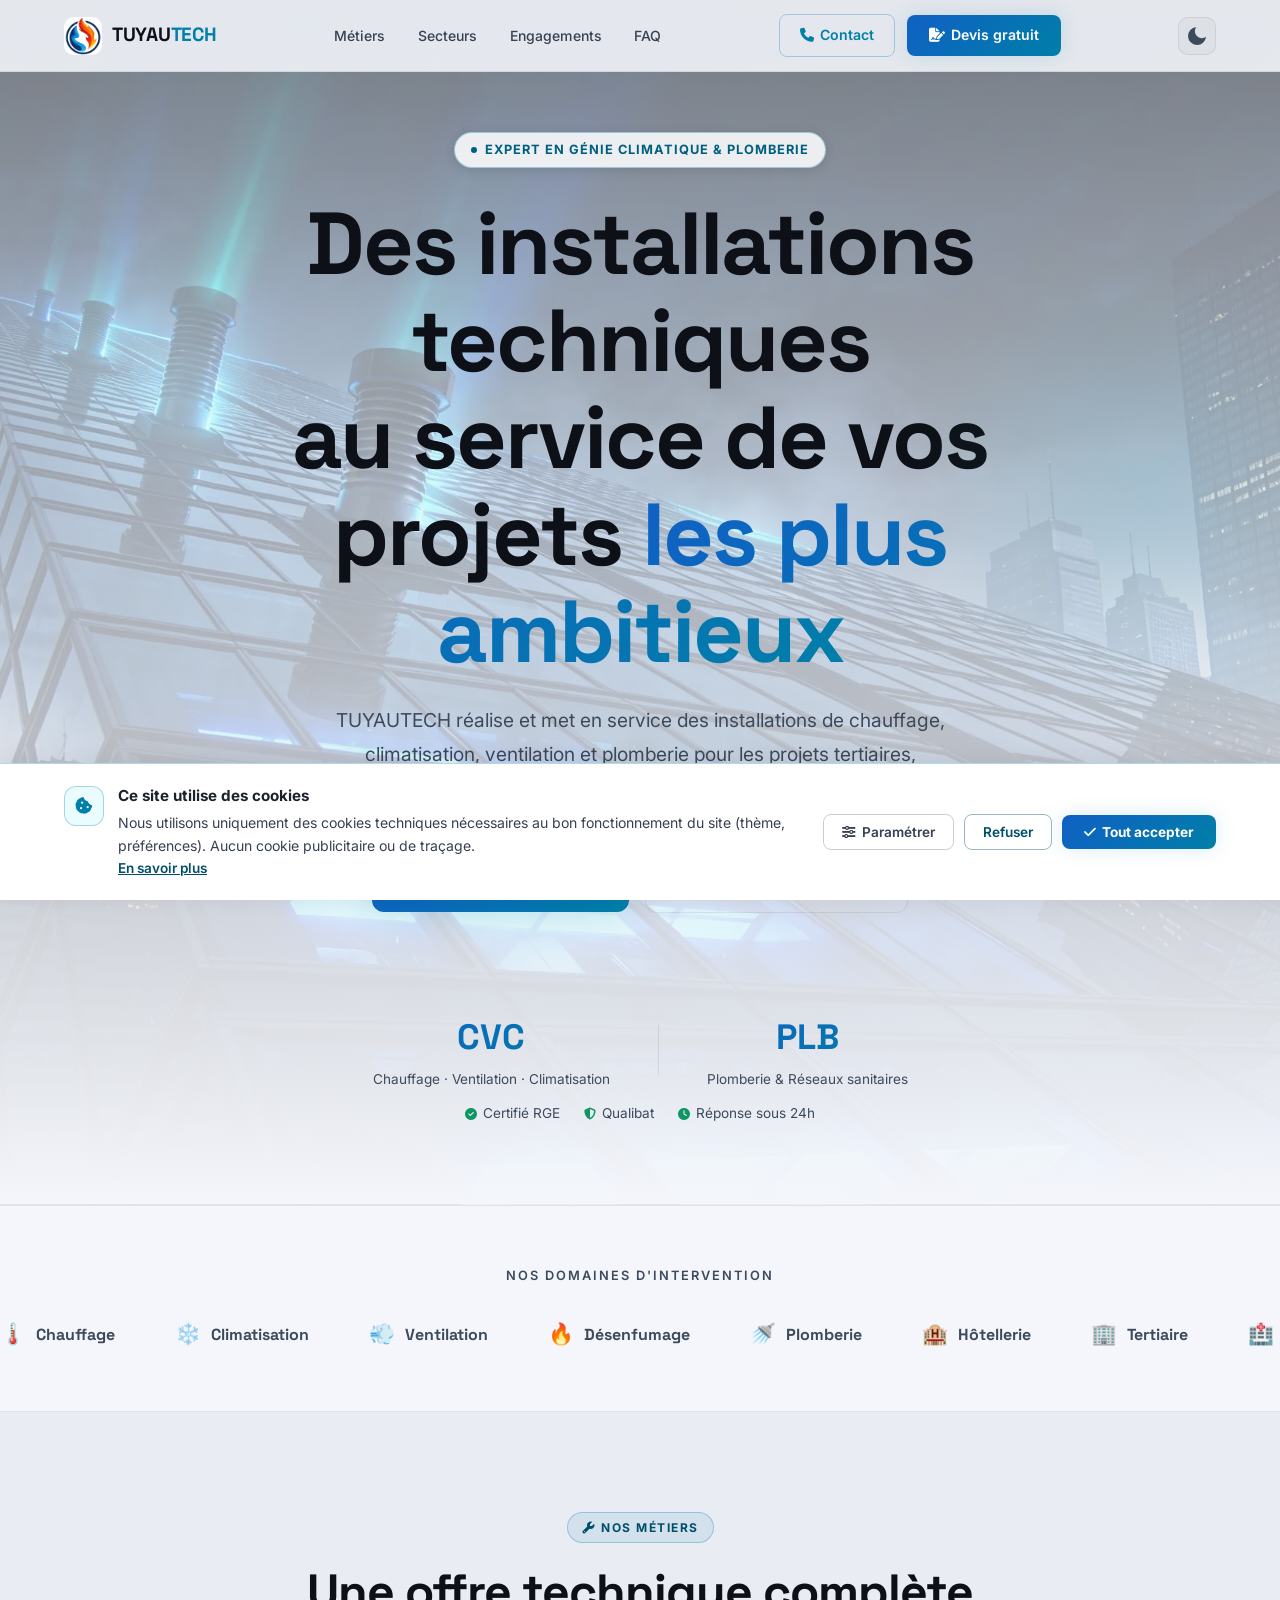
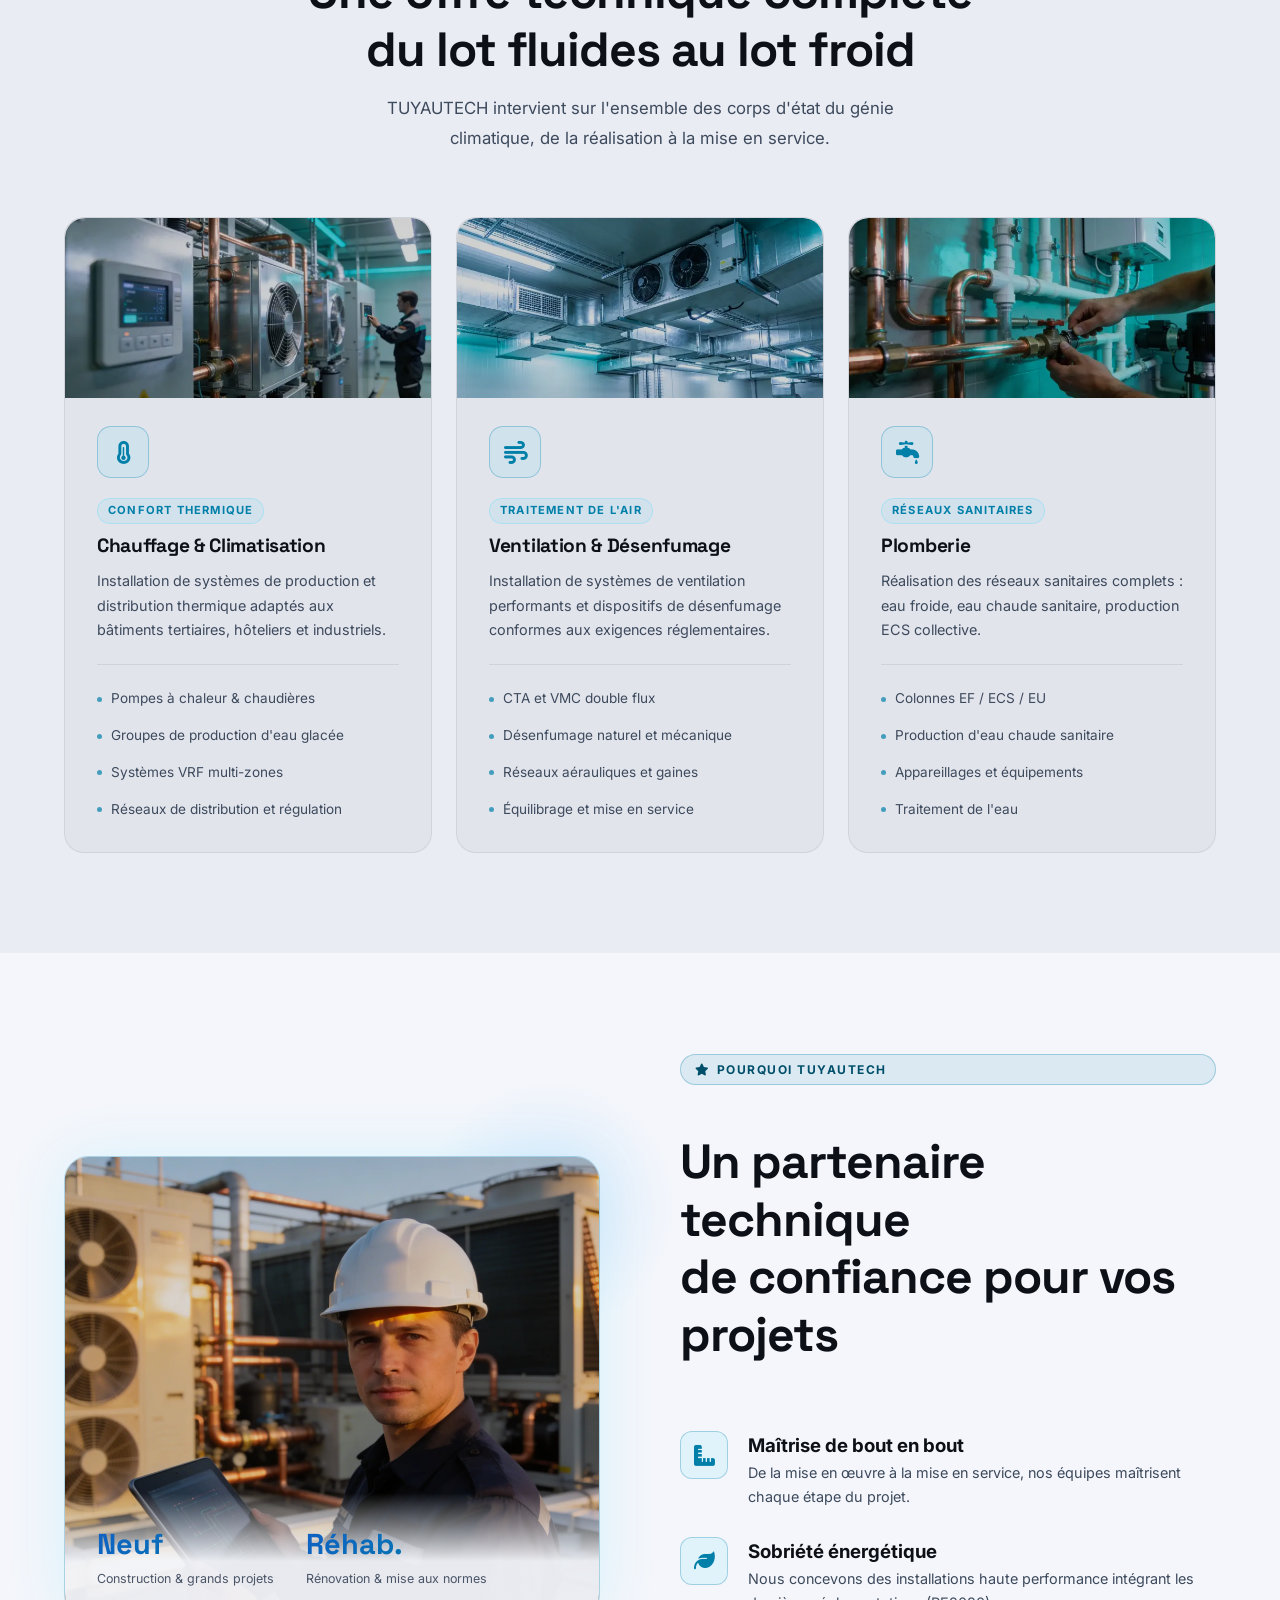
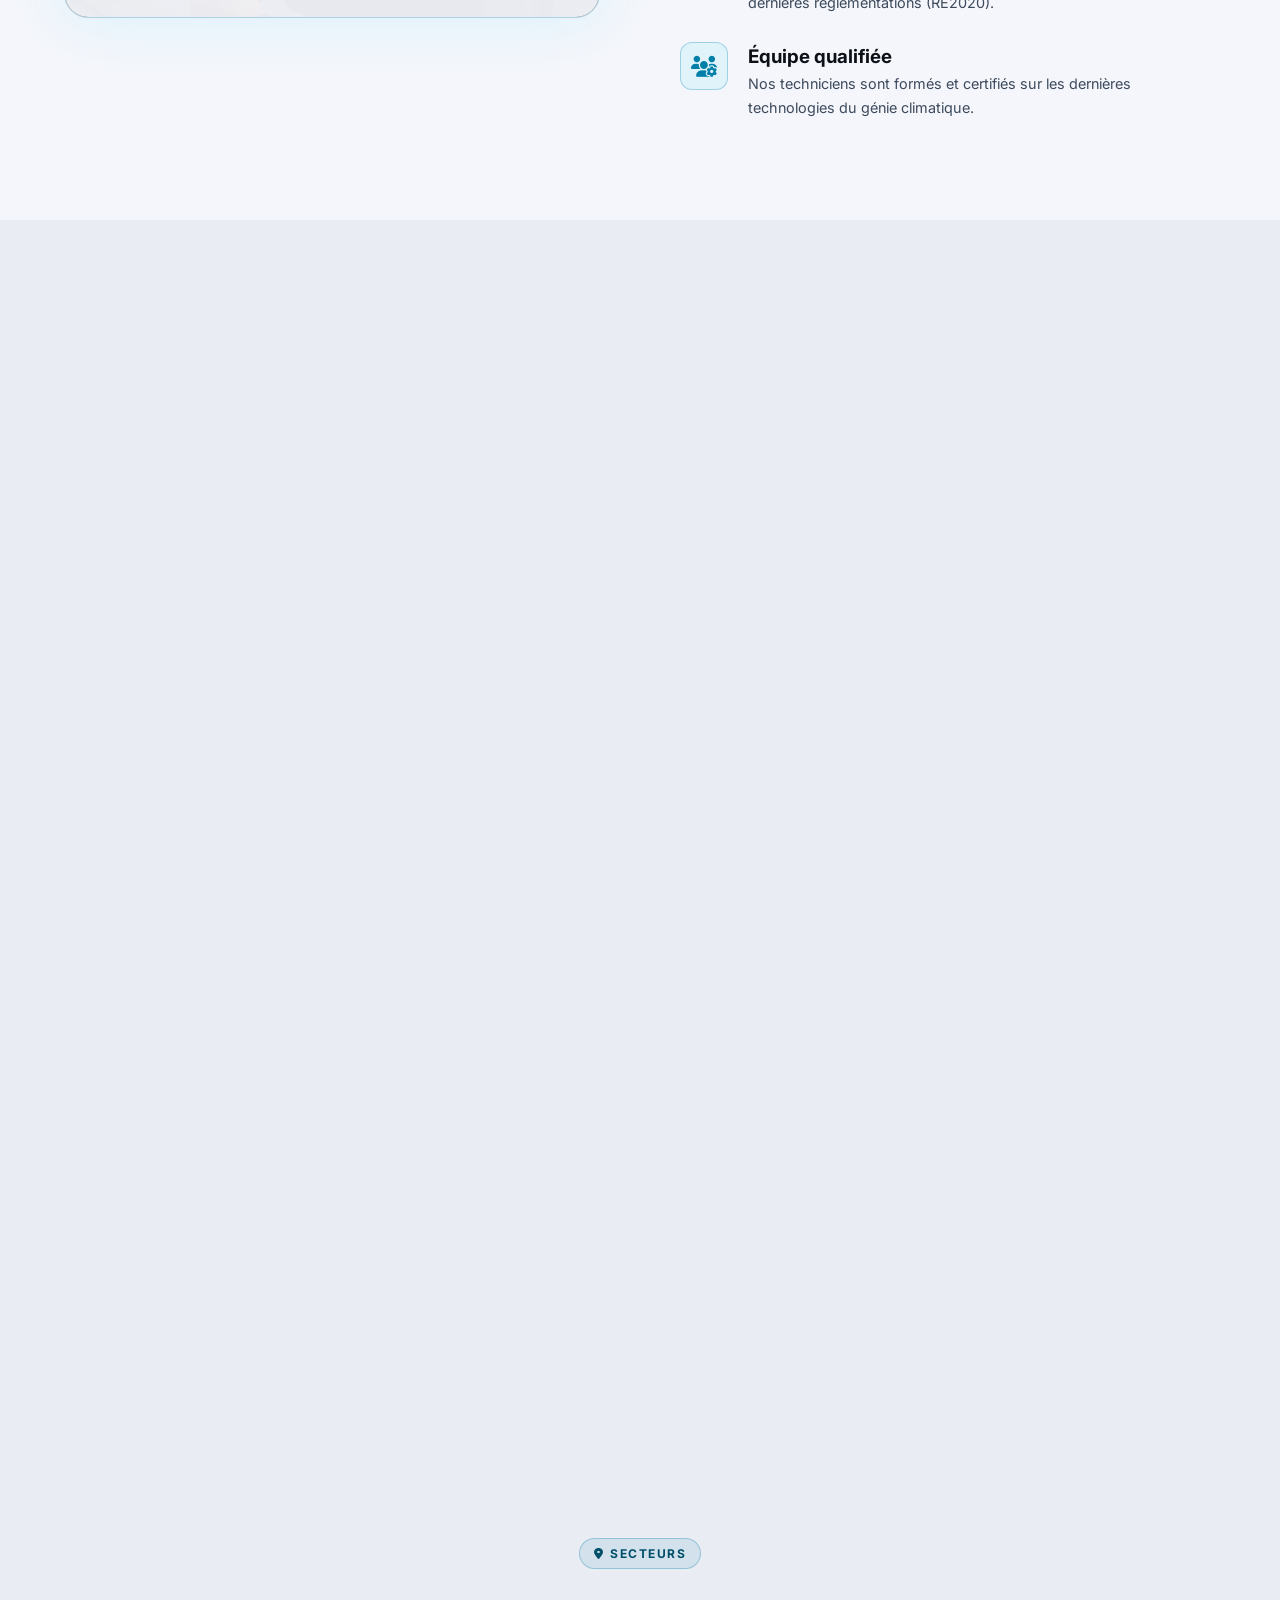
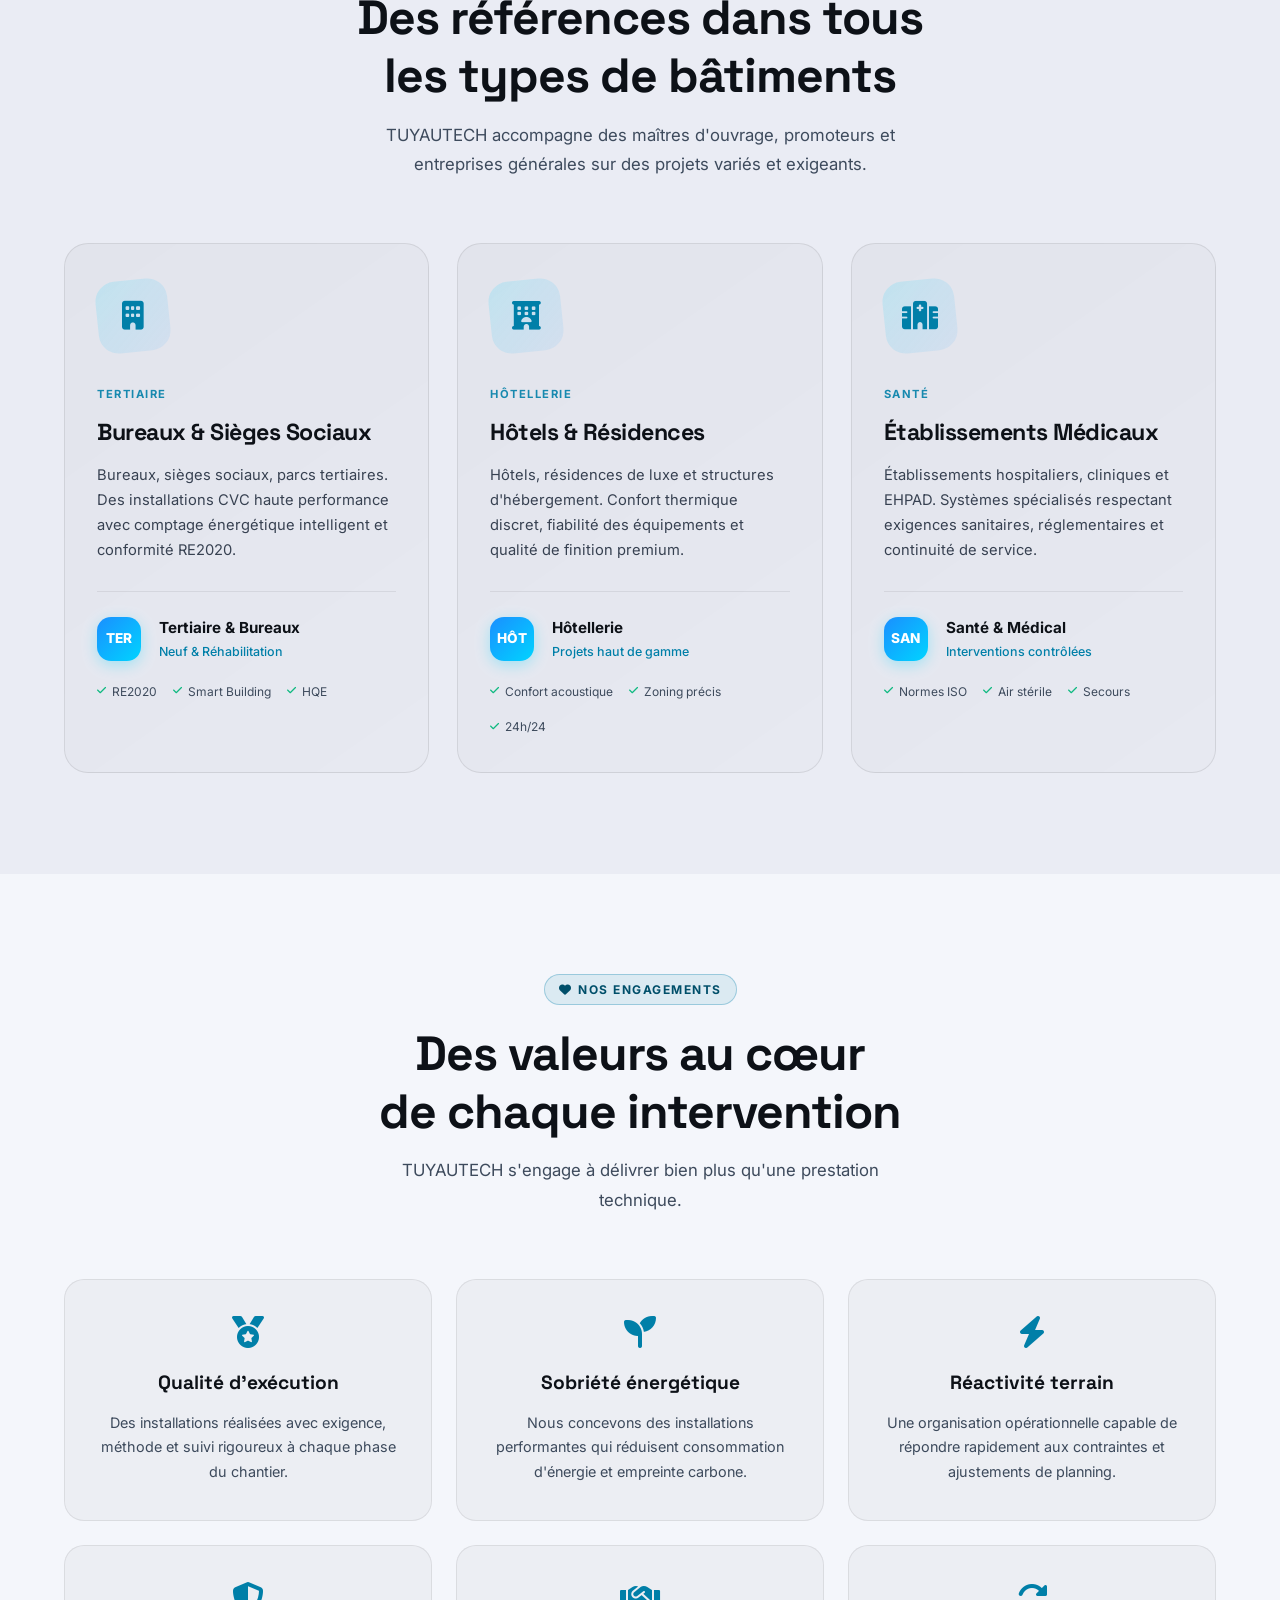
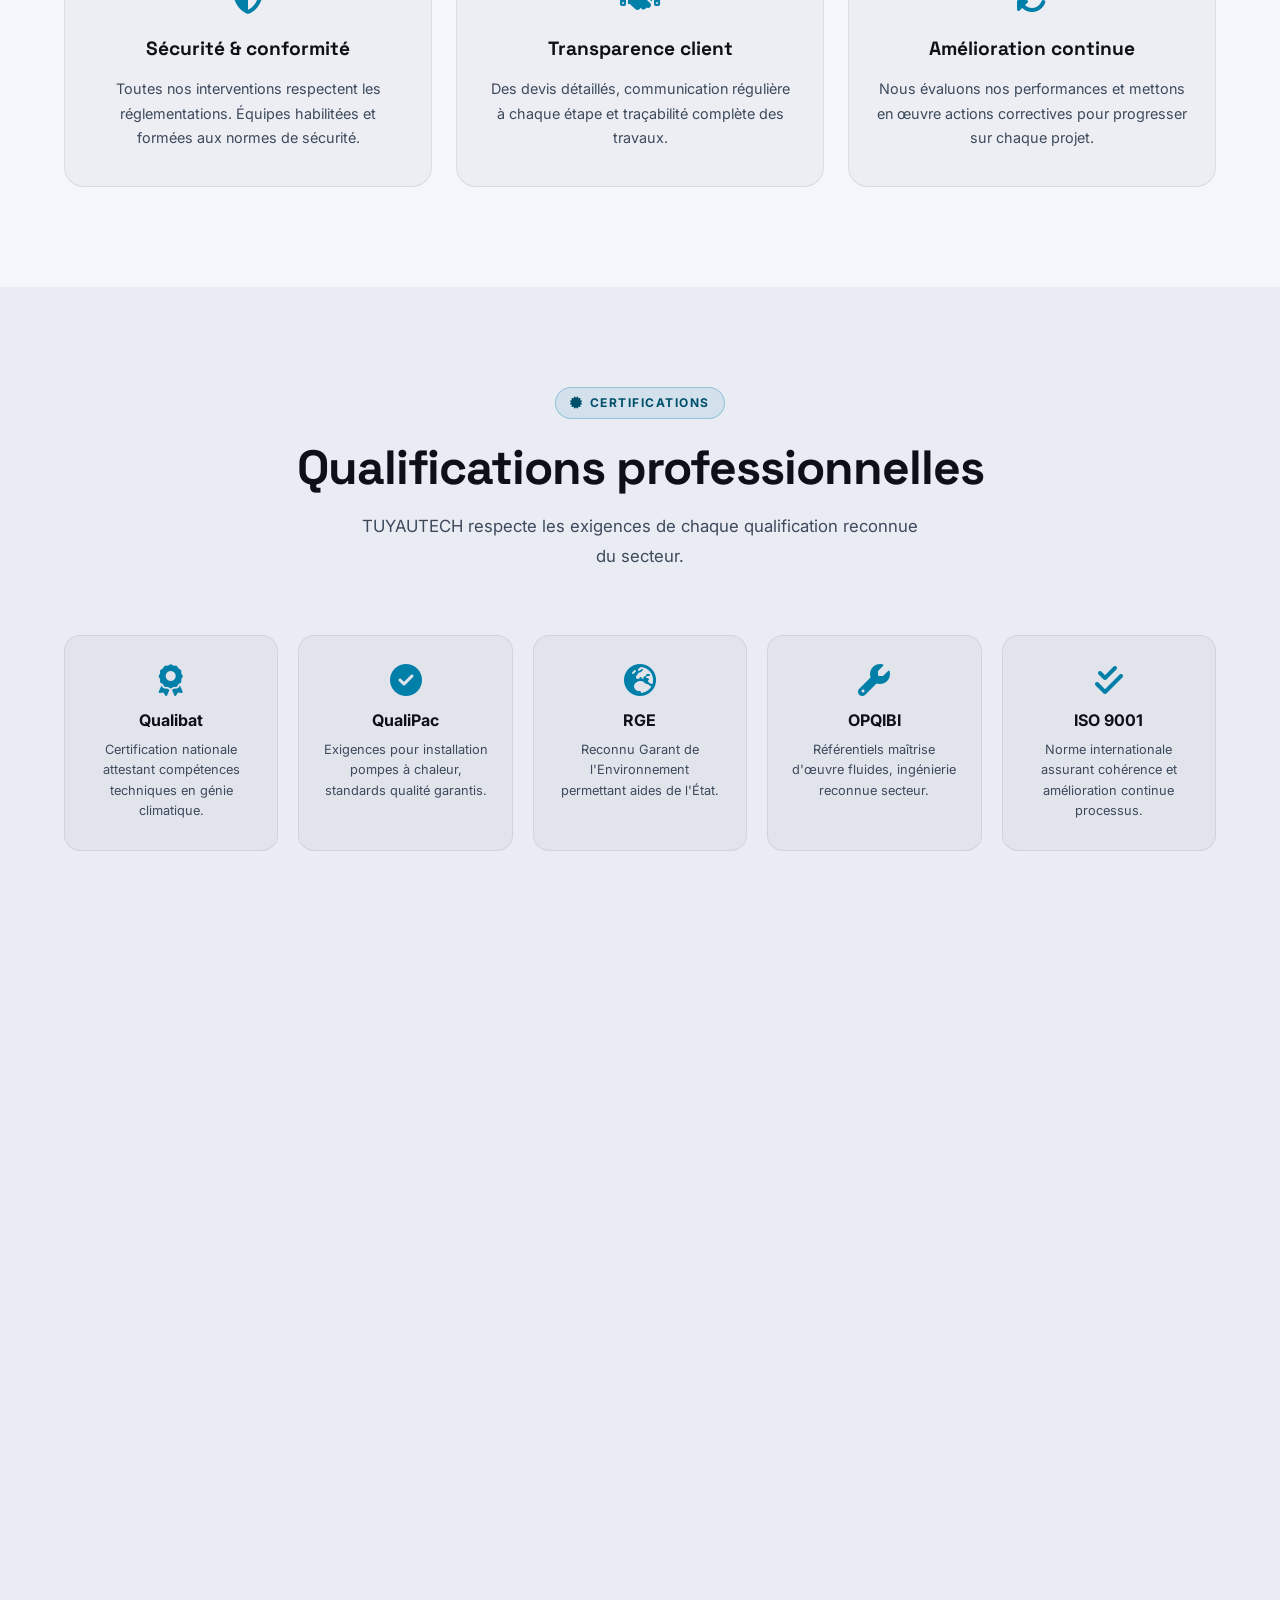
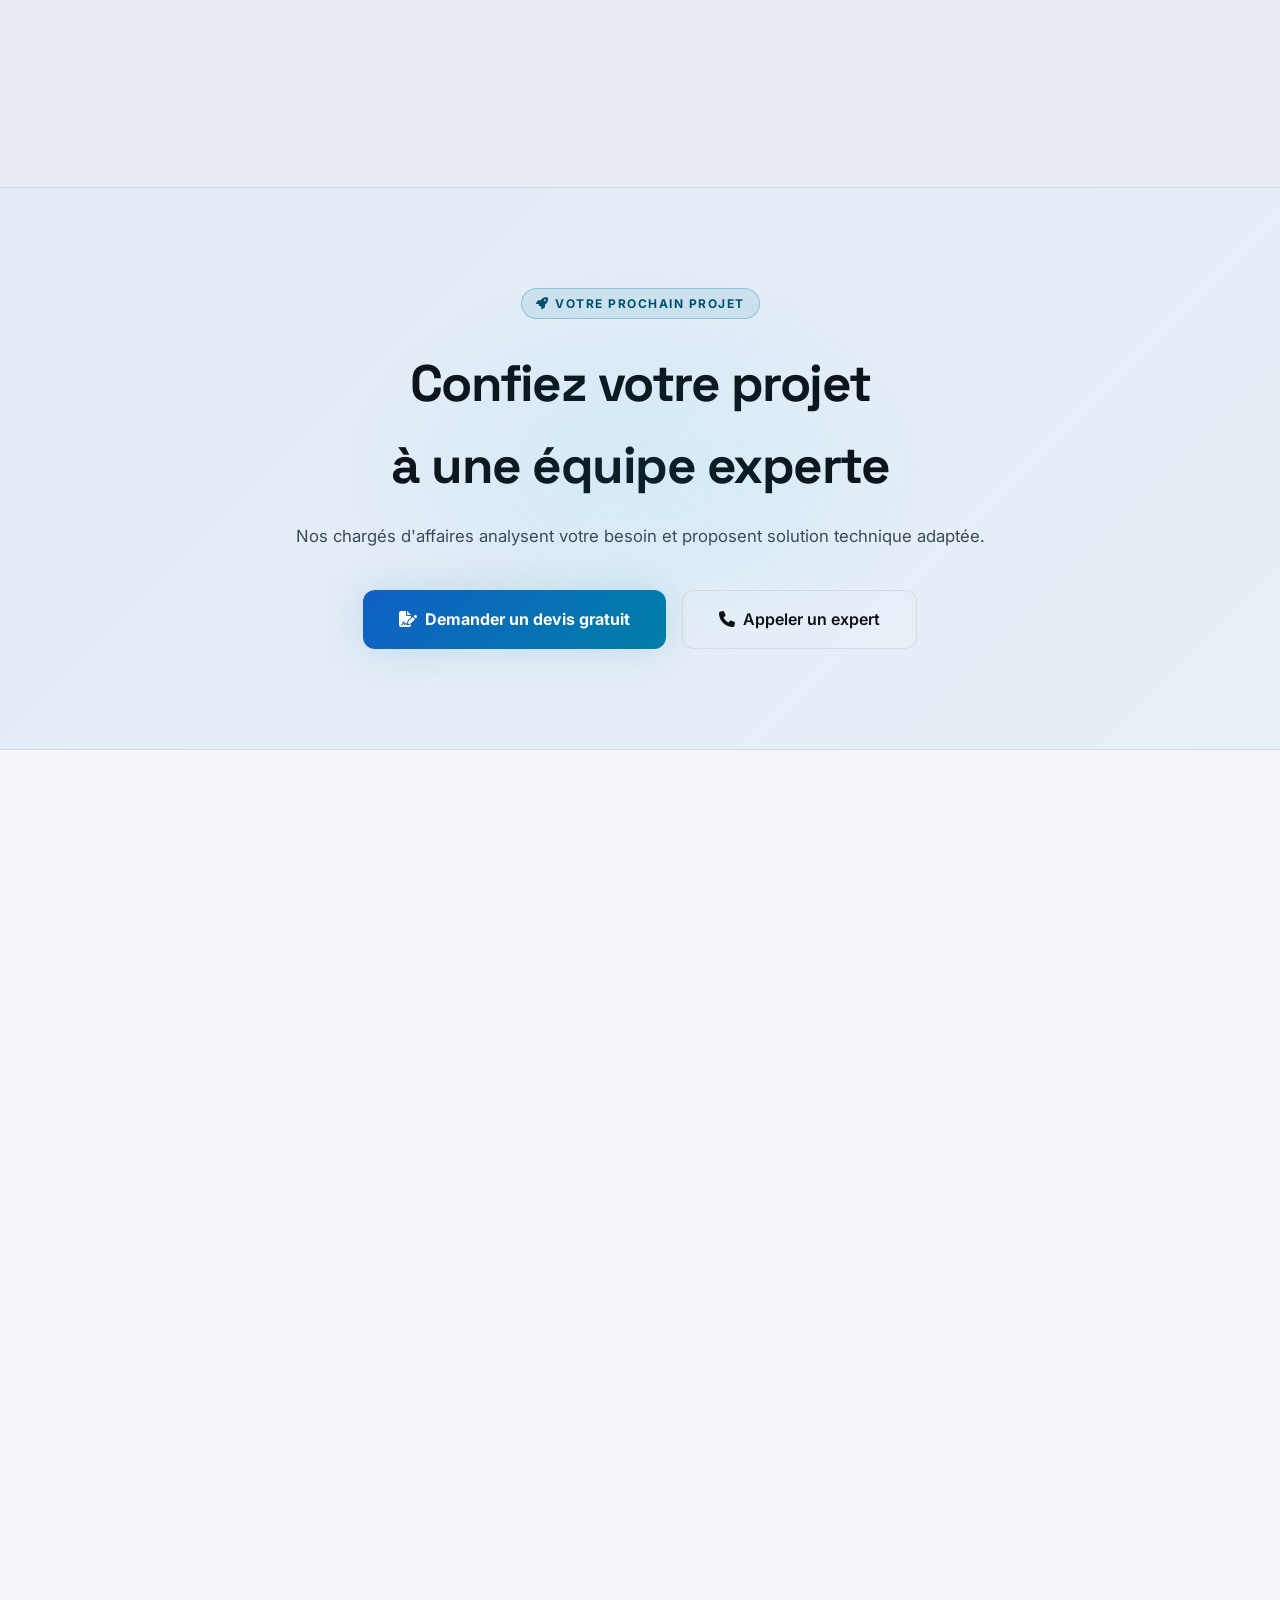
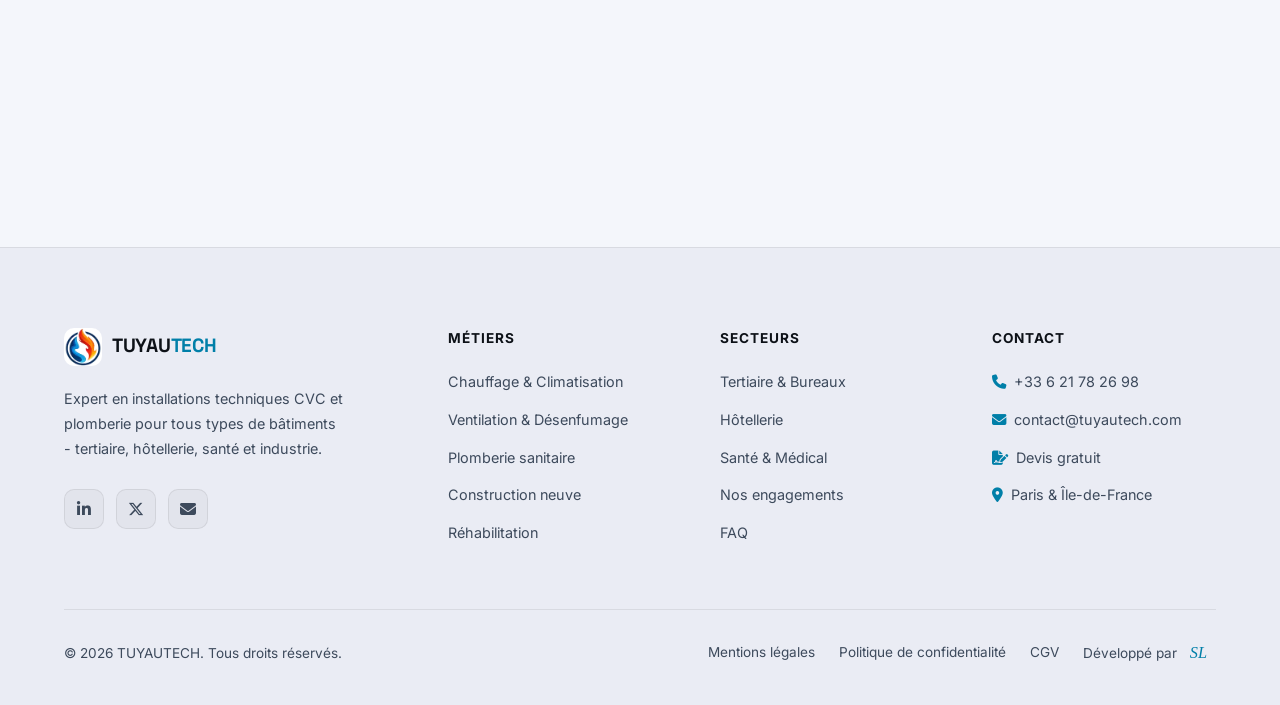
==== index.html @ 11faf455 "Correction style cartes services" ====
<!DOCTYPE html>
<html lang="fr">

<head>
    <meta charset="UTF-8">
    <meta name="viewport" content="width=device-width, initial-scale=1.0">

    <!-- ═══════════════════════════════════════════
       SEO PRINCIPAL
  ═══════════════════════════════════════════ -->
    <title>TUYAUTECH - Génie Climatique CVC & Plomberie Île-de-France | Devis Gratuit</title>
    <meta name="description"
        content="TUYAUTECH, expert en génie climatique CVC et plomberie en Île-de-France. Installation chauffage, climatisation, ventilation, désenfumage pour projets tertiaires, hôteliers et industriels. Certifié RGE Qualibat. Devis gratuit sous 24h.">
    <meta name="keywords"
        content="génie climatique Île-de-France, CVC Paris, plomberie tertiaire, chauffage ventilation climatisation, entreprise CVC 92, installation CVC Paris, désenfumage Île-de-France, RE2020 CVC, Qualibat génie climatique, plomberie industrielle Paris, TUYAUTECH, CVC Bagneux, chauffage tertiaire Paris, climatisation hôtel Paris, ventilation désenfumage Île-de-France, installation pompe à chaleur, VRF multi-zones, VMC double flux, devis CVC Île-de-France">
    <meta name="author" content="TUYAUTECH SARL">
    <meta name="robots" content="index, follow, max-snippet:-1, max-image-preview:large, max-video-preview:-1">
    <meta name="googlebot" content="index, follow">
    <meta name="geo.region" content="FR-IDF">
    <meta name="geo.placename" content="Bagneux, Île-de-France">
    <meta name="geo.position" content="48.7953;2.3077">
    <meta name="ICBM" content="48.7953, 2.3077">
    <link rel="canonical" href="https://www.tuyautech.com/">

    <!-- ═══════════════════════════════════════════
       OPEN GRAPH (partage réseaux sociaux / LinkedIn)
  ═══════════════════════════════════════════ -->
    <meta property="og:type" content="website">
    <meta property="og:locale" content="fr_FR">
    <meta property="og:site_name" content="TUYAUTECH">
    <meta property="og:title" content="TUYAUTECH - Expert CVC & Plomberie Île-de-France">
    <meta property="og:description"
        content="Installation et mise en service de systèmes CVC, ventilation et plomberie pour projets tertiaires, hôteliers et industriels en Île-de-France. Certifié RGE Qualibat. Réponse sous 24h.">
    <meta property="og:url" content="https://www.tuyautech.com/">
    <meta property="og:image" content="https://www.tuyautech.com/images/expertise-neuf.webp">
    <meta property="og:image:width" content="1200">
    <meta property="og:image:height" content="630">
    <meta property="og:image:alt" content="TUYAUTECH - Génie Climatique CVC Île-de-France">

    <!-- ═══════════════════════════════════════════
       TWITTER CARD
  ═══════════════════════════════════════════ -->
    <meta name="twitter:card" content="summary_large_image">
    <meta name="twitter:title" content="TUYAUTECH - Expert CVC & Plomberie Île-de-France">
    <meta name="twitter:description"
        content="Installation CVC, chauffage, climatisation, ventilation et plomberie pour projets tertiaires, hôteliers, industriels. Certifié RGE Qualibat.">
    <meta name="twitter:image" content="https://www.tuyautech.com/images/expertise-neuf.webp">

    <!-- ═══════════════════════════════════════════
       FAVICON
  ═══════════════════════════════════════════ -->
    <link rel="icon" href="images/favicon.ico" type="image/x-icon">
    <link rel="apple-touch-icon" sizes="180x180" href="images/apple-touch-icon.png">
    <link rel="icon" type="image/png" sizes="32x32" href="images/favicon-32x32.png">
    <link rel="icon" type="image/png" sizes="16x16" href="images/favicon-16x16.png">
    <link rel="manifest" href="/site.webmanifest">
    <meta name="theme-color" content="#00d4ff">

    <!-- ═══════════════════════════════════════════
       PRECONNECT
  ═══════════════════════════════════════════ -->
    <link rel="preconnect" href="https://fonts.googleapis.com">
    <link rel="preconnect" href="https://fonts.gstatic.com" crossorigin>
    <link rel="preconnect" href="https://cdnjs.cloudflare.com" crossorigin>

    <!-- ═══════════════════════════════════════════
       FONTS
  ═══════════════════════════════════════════ -->
    <link rel="preload" as="style"
        href="https://fonts.googleapis.com/css2?family=Inter:wght@400;500;600;700;800&family=Space+Grotesk:wght@400;500;700&display=swap"
        onload="this.onload=null;this.rel='stylesheet'">
    <noscript>
        <link
            href="https://fonts.googleapis.com/css2?family=Inter:wght@400;500;600;700;800&family=Space+Grotesk:wght@400;500;700&display=swap"
            rel="stylesheet">
    </noscript>

    <!-- ═══════════════════════════════════════════
       FONT AWESOME
  ═══════════════════════════════════════════ -->
    <link rel="preload" href="https://cdnjs.cloudflare.com/ajax/libs/font-awesome/6.5.1/css/all.min.css" as="style"
        onload="this.onload=null;this.rel='stylesheet'"
        integrity="sha512-DTOQO9RWCH3ppGqcWaEA1BIZOC6xxalwEsw9c2QQeAIftl+Vegovlnee1c9QX4TctnWMn13TZye+giMm8e2LwA=="
        crossorigin="anonymous" referrerpolicy="no-referrer">
    <noscript>
        <link rel="stylesheet" href="https://cdnjs.cloudflare.com/ajax/libs/font-awesome/6.5.1/css/all.min.css">
    </noscript>

    <!-- ═══════════════════════════════════════════
       CSS
  ═══════════════════════════════════════════ -->
    <link rel="preload" href="style.css" as="style" onload="this.onload=null;this.rel='stylesheet'">
    <noscript>
        <link rel="stylesheet" href="style.css">
    </noscript>

    <!-- ═══════════════════════════════════════════
       DONNÉES STRUCTURÉES JSON-LD (SEO LOCAL + RICH RESULTS)
  ═══════════════════════════════════════════ -->

    <!-- Schema 1 : LocalBusiness / HVACBusiness -->
    <script type="application/ld+json">
  {
    "@context": "https://schema.org",
    "@type": ["HVACBusiness", "Plumber", "GeneralContractor"],
    "@id": "https://www.tuyautech.com/#business",
    "name": "TUYAUTECH",
    "legalName": "TUYAUTECH SARL",
    "description": "TUYAUTECH est une entreprise spécialisée en génie climatique CVC (Chauffage, Ventilation, Climatisation) et plomberie intervenant sur toute l'Île-de-France pour des projets tertiaires, hôteliers, industriels et de santé.",
    "url": "https://www.tuyautech.com",
    "logo": "https://www.tuyautech.com/images/logo.png",
    "image": [
      "https://www.tuyautech.com/images/expertise-neuf.webp",
      "https://www.tuyautech.com/images/why-engineer.webp"
    ],
    "telephone": "+33621782698",
    "email": "contact@tuyautech.com",
    "address": {
      "@type": "PostalAddress",
      "streetAddress": "28 avenue Victor Hugo",
      "addressLocality": "Bagneux",
      "addressRegion": "Île-de-France",
      "postalCode": "92220",
      "addressCountry": "FR"
    },
    "geo": {
      "@type": "GeoCoordinates",
      "latitude": 48.7953,
      "longitude": 2.3077
    },
    "areaServed": [
      { "@type": "City", "name": "Paris" },
      { "@type": "City", "name": "Bagneux" },
      { "@type": "City", "name": "Nanterre" },
      { "@type": "City", "name": "Boulogne-Billancourt" },
      { "@type": "City", "name": "Versailles" },
      { "@type": "City", "name": "Saint-Denis" },
      { "@type": "City", "name": "Créteil" },
      { "@type": "City", "name": "Évry-Courcouronnes" },
      { "@type": "City", "name": "Cergy" },
      { "@type": "City", "name": "Marne-la-Vallée" },
      { "@type": "City", "name": "Melun" },
      { "@type": "City", "name": "Argenteuil" },
      { "@type": "City", "name": "Montreuil" },
      { "@type": "City", "name": "Vincennes" },
      { "@type": "City", "name": "Issy-les-Moulineaux" },
      { "@type": "City", "name": "Courbevoie" },
      { "@type": "City", "name": "Levallois-Perret" },
      { "@type": "City", "name": "Neuilly-sur-Seine" },
      { "@type": "City", "name": "Colombes" },
      { "@type": "City", "name": "Rueil-Malmaison" },
      { "@type": "AdministrativeArea", "name": "Paris (75)" },
      { "@type": "AdministrativeArea", "name": "Hauts-de-Seine (92)" },
      { "@type": "AdministrativeArea", "name": "Seine-Saint-Denis (93)" },
      { "@type": "AdministrativeArea", "name": "Val-de-Marne (94)" },
      { "@type": "AdministrativeArea", "name": "Yvelines (78)" },
      { "@type": "AdministrativeArea", "name": "Essonne (91)" },
      { "@type": "AdministrativeArea", "name": "Val-d'Oise (95)" },
      { "@type": "AdministrativeArea", "name": "Seine-et-Marne (77)" }
    ],
    "openingHoursSpecification": [
      {
        "@type": "OpeningHoursSpecification",
        "dayOfWeek": ["Monday","Tuesday","Wednesday","Thursday","Friday"],
        "opens": "08:00",
        "closes": "18:00"
      }
    ],
    "priceRange": "€€€",
    "paymentAccepted": "Virement bancaire, Chèque",
    "currenciesAccepted": "EUR",
    "hasCredential": [
      { "@type": "EducationalOccupationalCredential", "credentialCategory": "Qualibat" },
      { "@type": "EducationalOccupationalCredential", "credentialCategory": "QualiPac" },
      { "@type": "EducationalOccupationalCredential", "credentialCategory": "RGE - Reconnu Garant de l'Environnement" },
      { "@type": "EducationalOccupationalCredential", "credentialCategory": "OPQIBI" },
      { "@type": "EducationalOccupationalCredential", "credentialCategory": "ISO 9001" }
    ],
    "sameAs": [
      "https://www.linkedin.com/company/tuyautech"
    ]
  }
  </script>

    <!-- Schema 2 : Services offerts -->
    <script type="application/ld+json">
  {
    "@context": "https://schema.org",
    "@type": "ItemList",
    "name": "Services TUYAUTECH - Génie Climatique Île-de-France",
    "itemListElement": [
      {
        "@type": "ListItem", "position": 1,
        "item": {
          "@type": "Service",
          "name": "Installation Chauffage & Climatisation CVC",
          "description": "Installation de pompes à chaleur, chaudières, groupes de production d'eau glacée, systèmes VRF multi-zones pour bâtiments tertiaires et hôteliers en Île-de-France.",
          "provider": { "@id": "https://www.tuyautech.com/#business" },
          "areaServed": "Île-de-France",
          "serviceType": "CVC - Chauffage Ventilation Climatisation"
        }
      },
      {
        "@type": "ListItem", "position": 2,
        "item": {
          "@type": "Service",
          "name": "Ventilation & Désenfumage",
          "description": "Installation de CTA, VMC double flux, réseaux aérauliques et systèmes de désenfumage naturel et mécanique conformes aux réglementations en Île-de-France.",
          "provider": { "@id": "https://www.tuyautech.com/#business" },
          "areaServed": "Île-de-France",
          "serviceType": "Ventilation - Désenfumage"
        }
      },
      {
        "@type": "ListItem", "position": 3,
        "item": {
          "@type": "Service",
          "name": "Plomberie & Réseaux Sanitaires",
          "description": "Réalisation de réseaux sanitaires complets : colonnes EF/ECS/EU, production d'eau chaude sanitaire collective, appareillages pour projets tertiaires, hôteliers, industriels.",
          "provider": { "@id": "https://www.tuyautech.com/#business" },
          "areaServed": "Île-de-France",
          "serviceType": "Plomberie - Réseaux Sanitaires"
        }
      },
      {
        "@type": "ListItem", "position": 4,
        "item": {
          "@type": "Service",
          "name": "Construction Neuve - Lots Fluides CVC",
          "description": "Études d'exécution CVC plomberie, coordination multi-lots, mise en service, remise DOE pour projets de construction neuve tertiaire, hôtelière et de santé.",
          "provider": { "@id": "https://www.tuyautech.com/#business" },
          "areaServed": "Île-de-France",
          "serviceType": "Construction Neuve - Génie Climatique"
        }
      },
      {
        "@type": "ListItem", "position": 5,
        "item": {
          "@type": "Service",
          "name": "Réhabilitation & Rénovation CVC",
          "description": "Diagnostic préalable, remplacement d'équipements en exploitation, mise aux normes RE2020, optimisation énergétique des installations existantes en milieu occupé.",
          "provider": { "@id": "https://www.tuyautech.com/#business" },
          "areaServed": "Île-de-France",
          "serviceType": "Réhabilitation - Rénovation Energétique"
        }
      }
    ]
  }
  </script>

    <!-- Schema 3 : FAQ (apparaît directement dans Google avec questions/réponses) -->
    <script type="application/ld+json">
  {
    "@context": "https://schema.org",
    "@type": "FAQPage",
    "mainEntity": [
      {
        "@type": "Question",
        "name": "Sur quels types de projets TUYAUTECH intervient-il ?",
        "acceptedAnswer": {
          "@type": "Answer",
          "text": "TUYAUTECH intervient principalement sur des projets tertiaires (bureaux, sièges sociaux), hôteliers, industriels et de santé en Île-de-France, en construction neuve comme en réhabilitation. Nous prenons en charge les lots CVC, ventilation et plomberie."
        }
      },
      {
        "@type": "Question",
        "name": "TUYAUTECH intervient-il en milieu occupé ?",
        "acceptedAnswer": {
          "@type": "Answer",
          "text": "Oui, nos équipes sont expérimentées dans les interventions en site occupé. Nous planifions les travaux en phases pour garantir la continuité d'exploitation et réduire les nuisances."
        }
      },
      {
        "@type": "Question",
        "name": "TUYAUTECH est-il certifié RGE et Qualibat ?",
        "acceptedAnswer": {
          "@type": "Answer",
          "text": "Oui, TUYAUTECH est certifié Qualibat, QualiPac, RGE (Reconnu Garant de l'Environnement), OPQIBI et ISO 9001, attestant de nos compétences techniques en génie climatique CVC et plomberie."
        }
      },
      {
        "@type": "Question",
        "name": "Les installations TUYAUTECH sont-elles conformes RE2020 ?",
        "acceptedAnswer": {
          "@type": "Answer",
          "text": "Absolument. Toutes nos réalisations intègrent les exigences RE2020. Nous utilisons des outils de simulation thermique et énergétique pour garantir la conformité réglementaire."
        }
      },
      {
        "@type": "Question",
        "name": "Comment obtenir un devis CVC en Île-de-France ?",
        "acceptedAnswer": {
          "@type": "Answer",
          "text": "Contactez TUYAUTECH via notre formulaire en ligne, par téléphone au +33 6 21 78 26 98 ou par email à contact@tuyautech.com. Notre équipe vous répondra sous 24h avec une proposition adaptée à votre projet. Le devis est gratuit et sans engagement."
        }
      },
      {
        "@type": "Question",
        "name": "Dans quelles villes d'Île-de-France TUYAUTECH intervient-il ?",
        "acceptedAnswer": {
          "@type": "Answer",
          "text": "TUYAUTECH intervient dans toute l'Île-de-France : Paris (75), Hauts-de-Seine (92), Seine-Saint-Denis (93), Val-de-Marne (94), Yvelines (78), Essonne (91), Val-d'Oise (95) et Seine-et-Marne (77). Bagneux, Nanterre, Boulogne-Billancourt, Versailles, Créteil, Évry, Cergy, Marne-la-Vallée et toutes les communes de la région."
        }
      }
    ]
  }
  </script>

    <!-- Schema 4 : BreadcrumbList (navigation fil d'Ariane Google) -->
    <script type="application/ld+json">
  {
    "@context": "https://schema.org",
    "@type": "BreadcrumbList",
    "itemListElement": [
      { "@type": "ListItem", "position": 1, "name": "Accueil", "item": "https://www.tuyautech.com/" },
      { "@type": "ListItem", "position": 2, "name": "Nos Métiers CVC", "item": "https://www.tuyautech.com/#metiers" },
      { "@type": "ListItem", "position": 3, "name": "Secteurs d'Intervention", "item": "https://www.tuyautech.com/#secteurs" },
      { "@type": "ListItem", "position": 4, "name": "Contact & Devis", "item": "https://www.tuyautech.com/#contact" }
    ]
  }
  </script>
</head>

<body>

    <!-- Skip Link -->
    <a href="#main-content" class="skip-link">Aller au contenu principal</a>

    <!-- Page Loader -->
    <div class="page-loader" id="pageLoader">
        <div class="loader-spinner"></div>
    </div>

    <!-- Particules Canvas -->
    <canvas id="particle-canvas"></canvas>

    <!-- ========== NAVBAR ========== -->
    <nav class="navbar" id="navbar" role="navigation" aria-label="Navigation principale">
        <a href="#" class="nav-logo">
            <div class="nav-logo-icon">
                <picture style="display:flex;align-items:center;">
                    <source srcset="./images/logo.webp" type="image/webp">
                    <img src="./images/logo.png" alt="Logo TUYAUTECH" width="38" height="38">
                </picture>
            </div>
            <span class="nav-logo-text">TUYAU<span>TECH</span></span>
        </a>

        <ul class="nav-links" role="menubar">
            <li role="none"><a href="#metiers" role="menuitem" class="nav-link">Métiers</a></li>
            <li role="none"><a href="#secteurs" role="menuitem" class="nav-link">Secteurs</a></li>
            <li role="none"><a href="#engagements" role="menuitem" class="nav-link">Engagements</a></li>
            <li role="none"><a href="#faq" role="menuitem" class="nav-link">FAQ</a></li>
        </ul>

        <div class="nav-cta">
            <a href="#contact" class="btn-outline"><i class="fa-solid fa-phone"
                    style="margin-right:6px;"></i>Contact</a>
            <a href="#contact" class="btn-primary"><i class="fa-solid fa-file-signature"
                    style="margin-right:6px;"></i>Devis gratuit</a>
        </div>

        <div class="nav-mobile-actions">
            <button type="button" class="theme-toggle" id="themeToggle" aria-label="Basculer le thème"
                title="Mode clair / sombre">
                <svg id="themeIcon" width="24" height="24" viewBox="0 0 24 24" fill="currentColor">
                    <path
                        d="M12 17a5 5 0 1 0 0-10 5 5 0 0 0 0 10zm0 2a7 7 0 1 1 0-14 7 7 0 0 1 0 14zM11 1h2v3h-2V1zm0 19h2v3h-2v-3zM1 11h3v2H1v-2zm19 0h3v2h-3v-2zM4.222 3.808l1.414 1.414-2.12 2.122-1.415-1.414 2.121-2.122zm14.142 14.142l1.414 1.414-2.12 2.122-1.415-1.414 2.121-2.122zM3.808 19.778l1.414-1.414 2.122 2.12-1.414 1.415-2.122-2.121zm14.142-14.142l1.414-1.414 2.122 2.12-1.414 1.415-2.122-2.121z" />
                </svg>
            </button>
            <button type="button" class="nav-hamburger" onclick="toggleMenu()" aria-label="Menu" aria-expanded="false"
                aria-controls="mobileMenu">
                <span></span><span></span><span></span>
            </button>
        </div>
    </nav>

    <!-- Menu Mobile -->
    <nav class="mobile-menu" id="mobileMenu" aria-label="Navigation mobile">
        <a href="#metiers">Métiers</a>
        <a href="#secteurs">Secteurs</a>
        <a href="#engagements">Engagements</a>
        <a href="#faq">FAQ</a>
        <a href="#contact">Nous contacter</a>
        <a href="#contact"
            style="background:var(--gradient-main);color:white;border-radius:8px;text-align:center;font-weight:700;border:none;padding:12px 0;">
            <i class="fa-solid fa-file-signature" style="margin-right:8px;"></i>Demander un devis
        </a>
    </nav>

    <!-- ========== MAIN CONTENT ========== -->
    <main id="main-content">

        <!-- ========== HERO ========== -->
        <section class="hero" aria-labelledby="hero-title">
            <div class="hero-badge">Expert en Génie Climatique & Plomberie</div>

            <h1 id="hero-title">
                Des installations techniques<br />au service de vos projets
                <span class="gradient-text">les plus ambitieux</span>
            </h1>

            <p>TUYAUTECH réalise et met en service des installations de chauffage, climatisation, ventilation et
                plomberie pour les projets tertiaires, hôteliers, industriels et de santé.</p>

            <div class="hero-actions">
                <a href="#contact" class="btn-hero-primary">
                    <i class="fa-solid fa-paper-plane"></i> Parler de votre projet
                </a>
                <a href="#metiers" class="btn-hero-secondary">
                    <i class="fa-solid fa-play"></i> Découvrir nos métiers
                </a>
            </div>

            <div class="hero-stats" aria-label="Statistiques clés">
                <div class="hero-stat">
                    <div class="hero-stat-number" aria-label="CVC">CVC</div>
                    <div class="hero-stat-label">Chauffage · Ventilation · Climatisation</div>
                </div>
                <div class="hero-stat-divider" aria-hidden="true"></div>
                <div class="hero-stat">
                    <div class="hero-stat-number" aria-label="PLB">PLB</div>
                    <div class="hero-stat-label">Plomberie & Réseaux sanitaires</div>
                </div>
            </div>

            <div class="hero-trust" aria-label="Indicateurs de confiance">
                <span class="hero-trust-item"><i class="fa-solid fa-circle-check"></i> Certifié RGE</span>
                <span class="hero-trust-item"><i class="fa-solid fa-shield-halved"></i> Qualibat</span>
                <span class="hero-trust-item"><i class="fa-solid fa-clock"></i> Réponse sous 24h</span>
            </div>
        </section>

        <!-- ========== MARQUEE DOMAINES ========== -->
        <div class="partners-section">
            <p class="partners-label">Nos domaines d'intervention</p>
            <div class="marquee-wrapper">
                <div class="marquee-track">
                    <div class="marquee-item"><span class="marquee-item-icon">🌡️</span> Chauffage</div>
                    <div class="marquee-item"><span class="marquee-item-icon">❄️</span> Climatisation</div>
                    <div class="marquee-item"><span class="marquee-item-icon">💨</span> Ventilation</div>
                    <div class="marquee-item"><span class="marquee-item-icon">🔥</span> Désenfumage</div>
                    <div class="marquee-item"><span class="marquee-item-icon">🚿</span> Plomberie</div>
                    <div class="marquee-item"><span class="marquee-item-icon">🏨</span> Hôtellerie</div>
                    <div class="marquee-item"><span class="marquee-item-icon">🏢</span> Tertiaire</div>
                    <div class="marquee-item"><span class="marquee-item-icon">🏥</span> Santé</div>
                    <div class="marquee-item"><span class="marquee-item-icon">🏗️</span> Construction neuve</div>
                    <div class="marquee-item"><span class="marquee-item-icon">🌡️</span> Chauffage</div>
                    <div class="marquee-item"><span class="marquee-item-icon">❄️</span> Climatisation</div>
                    <div class="marquee-item"><span class="marquee-item-icon">💨</span> Ventilation</div>
                    <div class="marquee-item"><span class="marquee-item-icon">🔥</span> Désenfumage</div>
                    <div class="marquee-item"><span class="marquee-item-icon">🚿</span> Plomberie</div>
                    <div class="marquee-item"><span class="marquee-item-icon">🏨</span> Hôtellerie</div>
                    <div class="marquee-item"><span class="marquee-item-icon">🏢</span> Tertiaire</div>
                    <div class="marquee-item"><span class="marquee-item-icon">🏥</span> Santé</div>
                    <div class="marquee-item"><span class="marquee-item-icon">🏗️</span> Construction neuve</div>
                </div>
            </div>
        </div>

        <!-- ========== SERVICES / MÉTIERS ========== -->
        <section id="metiers" class="services-section" aria-labelledby="services-title">
            <div class="section-header centered fade-up">
                <div class="section-badge"><i class="fa-solid fa-wrench" style="margin-right:6px;"></i>Nos Métiers
                </div>
                <h2 id="services-title" class="section-title">Une offre technique complète<br />du lot fluides au
                    lot
                    froid</h2>
                <p class="section-subtitle">TUYAUTECH intervient sur l'ensemble des corps d'état du génie
                    climatique, de
                    la réalisation à la mise en service.</p>
            </div>

            <div class="services-grid fade-up">
                <!-- CARTE 1 — Chauffage & Climatisation -->
                <article class="service-card" tabindex="0">
                    <img src="images/service-cvc-industriel-800.webp"
                        srcset="images/service-cvc-industriel-400.webp 400w, images/service-cvc-industriel-800.webp 800w"
                        sizes="(max-width: 768px) 100vw, 420px" loading="lazy" decoding="async" width="420" height="180"
                        alt="Installation CVC industriel" class="service-card-img">

                    <div class="service-card-body">
                        <div class="service-icon">
                            <i class="fa-solid fa-temperature-three-quarters"></i>
                        </div>
                        <div class="service-tag">Confort thermique</div>
                        <h3>Chauffage &amp; Climatisation</h3>
                        <p>Installation de systèmes de production et distribution thermique adaptés aux bâtiments
                            tertiaires, hôteliers et industriels.</p>
                        <ul>
                            <li>Pompes à chaleur &amp; chaudières</li>
                            <li>Groupes de production d'eau glacée</li>
                            <li>Systèmes VRF multi-zones</li>
                            <li>Réseaux de distribution et régulation</li>
                        </ul>
                    </div>
                </article>

                <!-- CARTE 2 — Ventilation & Désenfumage -->
                <article class="service-card" tabindex="0">
                    <img src="images/service-ventilation-800.webp"
                        srcset="images/service-ventilation-400.webp 400w, images/service-ventilation-800.webp 800w"
                        sizes="(max-width: 768px) 100vw, 420px" loading="lazy" decoding="async" width="420" height="180"
                        alt="Ventilation et désenfumage industriel" class="service-card-img">

                    <div class="service-card-body">
                        <div class="service-icon">
                            <i class="fa-solid fa-wind"></i>
                        </div>
                        <div class="service-tag">Traitement de l'air</div>
                        <h3>Ventilation &amp; Désenfumage</h3>
                        <p>Installation de systèmes de ventilation performants et dispositifs de désenfumage conformes
                            aux exigences réglementaires.</p>
                        <ul>
                            <li>CTA et VMC double flux</li>
                            <li>Désenfumage naturel et mécanique</li>
                            <li>Réseaux aérauliques et gaines</li>
                            <li>Équilibrage et mise en service</li>
                        </ul>
                    </div>
                </article>

                <!-- CARTE 3 — Plomberie -->
                <article class="service-card" tabindex="0">
                    <img src="images/service-plomberie-800.webp"
                        srcset="images/service-plomberie-400.webp 400w, images/service-plomberie-800.webp 800w"
                        sizes="(max-width: 768px) 100vw, 420px" loading="lazy" decoding="async" width="420" height="180"
                        alt="Plomberie et réseaux sanitaires" class="service-card-img">

                    <div class="service-card-body">
                        <div class="service-icon">
                            <i class="fa-solid fa-faucet-drip"></i>
                        </div>
                        <div class="service-tag">Réseaux sanitaires</div>
                        <h3>Plomberie</h3>
                        <p>Réalisation des réseaux sanitaires complets : eau froide, eau chaude sanitaire, production
                            ECS collective.</p>
                        <ul>
                            <li>Colonnes EF / ECS / EU</li>
                            <li>Production d'eau chaude sanitaire</li>
                            <li>Appareillages et équipements</li>
                            <li>Traitement de l'eau</li>
                        </ul>
                    </div>
                </article>
            </div>
        </section>

        <!-- ========== POURQUOI TUYAUTECH ========== -->
        <section id="pourquoi" style="background: var(--bg-primary);" aria-labelledby="why-title">
            <div class="why-grid">
                <div class="why-visual fade-up-fast">
                    <div class="why-glow-orb"></div>
                    <div class="why-photo-wrap">
                        <img src="images/why-engineer.webp" alt="Ingénieur CVC TUYAUTECH" loading="lazy"
                            decoding="async" width="600" height="400">
                        <div class="why-photo-overlay">
                            <div class="why-photo-stat">
                                <div class="why-photo-stat-item">
                                    <div class="why-photo-stat-num">Neuf</div>
                                    <div class="why-photo-stat-lbl">Construction & grands projets</div>
                                </div>
                                <div class="why-photo-stat-item">
                                    <div class="why-photo-stat-num">Réhab.</div>
                                    <div class="why-photo-stat-lbl">Rénovation & mise aux normes</div>
                                </div>
                            </div>
                        </div>
                    </div>
                </div>

                <div class="why-features fade-up-fast">
                    <div class="section-badge"><i class="fa-solid fa-star" style="margin-right:6px;"></i>Pourquoi
                        TUYAUTECH</div>
                    <h2 id="why-title" class="section-title" style="margin-bottom:40px;">Un partenaire
                        technique<br />de
                        confiance pour vos projets</h2>

                    <div class="why-feature">
                        <div class="why-feature-icon"><i class="fa-solid fa-ruler-combined"></i></div>
                        <div class="why-feature-text">
                            <h3>Maîtrise de bout en bout</h3>
                            <p>De la mise en œuvre à la mise en service, nos équipes maîtrisent chaque étape du
                                projet.
                            </p>
                        </div>
                    </div>

                    <div class="why-feature">
                        <div class="why-feature-icon"><i class="fa-solid fa-leaf"></i></div>
                        <div class="why-feature-text">
                            <h3>Sobriété énergétique</h3>
                            <p>Nous concevons des installations haute performance intégrant les dernières
                                réglementations (RE2020).</p>
                        </div>
                    </div>

                    <div class="why-feature">
                        <div class="why-feature-icon"><i class="fa-solid fa-users-gear"></i></div>
                        <div class="why-feature-text">
                            <h3>Équipe qualifiée</h3>
                            <p>Nos techniciens sont formés et certifiés sur les dernières technologies du génie
                                climatique.</p>
                        </div>
                    </div>
                </div>
            </div>
        </section>

        <!-- ========== EXPERTISE TABS ========== -->
        <section id="expertise" class="expertise-section" aria-labelledby="expertise-title">
            <div class="section-header fade-up">
                <div class="section-badge"><i class="fa-solid fa-lightbulb" style="margin-right:6px;"></i>Expertise
                </div>
                <h2 id="expertise-title" class="section-title">Des compétences techniques<br />sur tous les fronts
                </h2>
                <p class="section-subtitle">Nos domaines d'expertise couvrent l'ensemble du cycle de vie du
                    bâtiment.
                </p>
            </div>

            <div class="expertise-tabs fade-up" role="tablist" aria-label="Types d'expertise">
                <button class="expertise-tab active" onclick="switchTab(this, 'tab-neuf')" role="tab"
                    aria-selected="true" aria-controls="tab-neuf" id="tab-neuf-btn">
                    <i class="fa-solid fa-building"></i> Construction Neuve
                </button>
                <button class="expertise-tab" onclick="switchTab(this, 'tab-rehab')" role="tab" aria-selected="false"
                    aria-controls="tab-rehab" id="tab-rehab-btn">
                    <i class="fa-solid fa-screwdriver-wrench"></i> Réhabilitation
                </button>
            </div>

            <div id="tab-neuf" class="expertise-content active fade-up" role="tabpanel" aria-labelledby="tab-neuf-btn">
                <div class="expertise-info">
                    <h3><i class="fa-solid fa-building" style="color:var(--accent-cyan);margin-right:10px;"></i>Projets
                        de construction neuve</h3>
                    <p>TUYAUTECH intervient sur les grandes opérations neuves - bureaux, hôtels, centres
                        commerciaux,
                        établissements de santé.</p>
                    <div class="expertise-list">
                        <div class="expertise-list-item">
                            <div class="check"><i class="fa-solid fa-check"></i></div>Études d'exécution CVC &
                            plomberie
                        </div>
                        <div class="expertise-list-item">
                            <div class="check"><i class="fa-solid fa-check"></i></div>Coordination multi-lots et
                            interfaces GO
                        </div>
                        <div class="expertise-list-item">
                            <div class="check"><i class="fa-solid fa-check"></i></div>Réseaux aérauliques,
                            hydrauliques,
                            sanitaires
                        </div>
                        <div class="expertise-list-item">
                            <div class="check"><i class="fa-solid fa-check"></i></div>Mise en service, essais et
                            réglages
                        </div>
                        <div class="expertise-list-item">
                            <div class="check"><i class="fa-solid fa-check"></i></div>Remise DOE complets et plans
                            recollement
                        </div>
                    </div>
                </div>
                <div class="expertise-visual">
                    <img src="images/expertise-neuf.webp" alt="Chantier neuf" class="expertise-tab-img" loading="lazy"
                        decoding="async" width="500" height="260" />
                    <div class="expertise-spec"><span class="expertise-spec-label">Secteurs</span><span
                            class="expertise-spec-val">Tertiaire, Hôtellerie, Santé</span></div>
                    <div class="expertise-spec"><span class="expertise-spec-label">Conformité</span><span
                            class="expertise-spec-val">RE2020 & DTU</span></div>
                    <div class="expertise-spec"><span class="expertise-spec-label">Livraison</span><span
                            class="expertise-spec-val">Clé en main possible</span></div>
                    <div class="expertise-spec"><span class="expertise-spec-label">Remise DOE</span><span
                            class="expertise-spec-val">Numérique inclus</span></div>
                </div>
            </div>

            <div id="tab-rehab" class="expertise-content fade-up" role="tabpanel" aria-labelledby="tab-rehab-btn">
                <div class="expertise-info">
                    <h3><i class="fa-solid fa-screwdriver-wrench"
                            style="color:var(--accent-cyan);margin-right:10px;"></i>Réhabilitation & rénovation</h3>
                    <p>TUYAUTECH intervient en milieu occupé ou à haute contrainte pour moderniser les installations
                        existantes.</p>
                    <div class="expertise-list">
                        <div class="expertise-list-item">
                            <div class="check"><i class="fa-solid fa-check"></i></div>Diagnostic préalable et audit
                            technique
                        </div>
                        <div class="expertise-list-item">
                            <div class="check"><i class="fa-solid fa-check"></i></div>Remplacement d'équipements en
                            exploitation
                        </div>
                        <div class="expertise-list-item">
                            <div class="check"><i class="fa-solid fa-check"></i></div>Mise aux normes réglementaires
                        </div>
                        <div class="expertise-list-item">
                            <div class="check"><i class="fa-solid fa-check"></i></div>Optimisation énergétique des
                            installations
                        </div>
                        <div class="expertise-list-item">
                            <div class="check"><i class="fa-solid fa-check"></i></div>Travaux en phases et phasages
                            garantis
                        </div>
                    </div>
                </div>
                <div class="expertise-visual">
                    <img src="images/expertise-rehab.webp" alt="Réhabilitation" class="expertise-tab-img" loading="lazy"
                        decoding="async" width="500" height="260" />
                    <div class="expertise-spec"><span class="expertise-spec-label">Site occupé</span><span
                            class="expertise-spec-val"><i class="fa-solid fa-circle-check"
                                style="color:var(--success);"></i> Oui</span></div>
                    <div class="expertise-spec"><span class="expertise-spec-label">Diagnostic</span><span
                            class="expertise-spec-val"><i class="fa-solid fa-circle-check"
                                style="color:var(--success);"></i> Inclus</span></div>
                    <div class="expertise-spec"><span class="expertise-spec-label">RE2020</span><span
                            class="expertise-spec-val"><i class="fa-solid fa-circle-check"
                                style="color:var(--success);"></i> Garantie</span></div>
                    <div class="expertise-spec"><span class="expertise-spec-label">Réduction énergie</span><span
                            class="expertise-spec-val" style="color:var(--success);">jusqu'à -50%</span></div>
                </div>
            </div>
        </section>

        <!-- ========== SECTEURS D'INTERVENTION ========== -->
        <section id="secteurs" style="background: var(--bg-secondary);" aria-labelledby="secteurs-title">
            <div class="section-header centered fade-up">
                <div class="section-badge"><i class="fa-solid fa-location-dot" style="margin-right:6px;"></i>Secteurs
                </div>
                <h2 id="secteurs-title" class="section-title">Des références dans tous<br />les types de bâtiments
                </h2>
                <p class="section-subtitle">TUYAUTECH accompagne des maîtres d'ouvrage, promoteurs et entreprises
                    générales sur des projets variés et exigeants.</p>
            </div>

            <div class="secteurs-grid">

                <article class="secteur-card">
                    <div class="secteur-icon-wrapper">
                        <div class="secteur-icon-bg"></div>
                        <div class="secteur-icon"><i class="fa-solid fa-building"></i></div>
                    </div>
                    <span class="secteur-category">Tertiaire</span>
                    <h3 class="secteur-title">Bureaux & Sièges Sociaux</h3>
                    <p class="secteur-description">Bureaux, sièges sociaux, parcs tertiaires. Des installations CVC
                        haute performance avec comptage énergétique intelligent et conformité RE2020.</p>
                    <div class="secteur-meta">
                        <div class="secteur-avatar">TER</div>
                        <div class="secteur-info">
                            <div class="secteur-name">Tertiaire & Bureaux</div>
                            <div class="secteur-type">Neuf & Réhabilitation</div>
                        </div>
                    </div>
                    <div class="secteur-stats">
                        <span class="stat-item"><i class="fa-solid fa-check"></i> RE2020</span>
                        <span class="stat-item"><i class="fa-solid fa-check"></i> Smart Building</span>
                        <span class="stat-item"><i class="fa-solid fa-check"></i> HQE</span>
                    </div>
                </article>

                <article class="secteur-card">
                    <div class="secteur-icon-wrapper">
                        <div class="secteur-icon-bg"></div>
                        <div class="secteur-icon"><i class="fa-solid fa-hotel"></i></div>
                    </div>
                    <span class="secteur-category">Hôtellerie</span>
                    <h3 class="secteur-title">Hôtels & Résidences</h3>
                    <p class="secteur-description">Hôtels, résidences de luxe et structures d'hébergement. Confort
                        thermique discret, fiabilité des équipements et qualité de finition premium.</p>
                    <div class="secteur-meta">
                        <div class="secteur-avatar">HÔT</div>
                        <div class="secteur-info">
                            <div class="secteur-name">Hôtellerie</div>
                            <div class="secteur-type">Projets haut de gamme</div>
                        </div>
                    </div>
                    <div class="secteur-stats">
                        <span class="stat-item"><i class="fa-solid fa-check"></i> Confort acoustique</span>
                        <span class="stat-item"><i class="fa-solid fa-check"></i> Zoning précis</span>
                        <span class="stat-item"><i class="fa-solid fa-check"></i> 24h/24</span>
                    </div>
                </article>

                <article class="secteur-card">
                    <div class="secteur-icon-wrapper">
                        <div class="secteur-icon-bg"></div>
                        <div class="secteur-icon"><i class="fa-solid fa-hospital"></i></div>
                    </div>
                    <span class="secteur-category">Santé</span>
                    <h3 class="secteur-title">Établissements Médicaux</h3>
                    <p class="secteur-description">Établissements hospitaliers, cliniques et EHPAD. Systèmes
                        spécialisés
                        respectant exigences sanitaires, réglementaires et continuité de service.</p>
                    <div class="secteur-meta">
                        <div class="secteur-avatar">SAN</div>
                        <div class="secteur-info">
                            <div class="secteur-name">Santé & Médical</div>
                            <div class="secteur-type">Interventions contrôlées</div>
                        </div>
                    </div>
                    <div class="secteur-stats">
                        <span class="stat-item"><i class="fa-solid fa-check"></i> Normes ISO</span>
                        <span class="stat-item"><i class="fa-solid fa-check"></i> Air stérile</span>
                        <span class="stat-item"><i class="fa-solid fa-check"></i> Secours</span>
                    </div>
                </article>

            </div>
        </section>

        <!-- ========== ENGAGEMENTS ========== -->
        <section id="engagements" style="background: var(--bg-primary);" aria-labelledby="engagements-title">
            <div class="section-header centered fade-up">
                <div class="section-badge"><i class="fa-solid fa-heart" style="margin-right:6px;"></i>Nos
                    Engagements
                </div>
                <h2 id="engagements-title" class="section-title">Des valeurs au cœur<br />de chaque intervention
                </h2>
                <p class="section-subtitle">TUYAUTECH s'engage à délivrer bien plus qu'une prestation technique.</p>
            </div>

            <div class="engagements-grid fade-up">
                <div class="engagement-card">
                    <div class="engagement-icon"><i class="fa-solid fa-medal"></i></div>
                    <h3>Qualité d'exécution</h3>
                    <p>Des installations réalisées avec exigence, méthode et suivi rigoureux à chaque phase du
                        chantier.
                    </p>
                </div>
                <div class="engagement-card">
                    <div class="engagement-icon"><i class="fa-solid fa-seedling"></i></div>
                    <h3>Sobriété énergétique</h3>
                    <p>Nous concevons des installations performantes qui réduisent consommation d'énergie et
                        empreinte
                        carbone.</p>
                </div>
                <div class="engagement-card">
                    <div class="engagement-icon"><i class="fa-solid fa-bolt"></i></div>
                    <h3>Réactivité terrain</h3>
                    <p>Une organisation opérationnelle capable de répondre rapidement aux contraintes et ajustements
                        de
                        planning.</p>
                </div>
                <div class="engagement-card">
                    <div class="engagement-icon"><i class="fa-solid fa-shield-halved"></i></div>
                    <h3>Sécurité & conformité</h3>
                    <p>Toutes nos interventions respectent les réglementations. Équipes habilitées et formées aux
                        normes
                        de sécurité.</p>
                </div>
                <div class="engagement-card">
                    <div class="engagement-icon"><i class="fa-solid fa-handshake"></i></div>
                    <h3>Transparence client</h3>
                    <p>Des devis détaillés, communication régulière à chaque étape et traçabilité complète des
                        travaux.
                    </p>
                </div>
                <div class="engagement-card">
                    <div class="engagement-icon"><i class="fa-solid fa-rotate"></i></div>
                    <h3>Amélioration continue</h3>
                    <p>Nous évaluons nos performances et mettons en œuvre actions correctives pour progresser sur
                        chaque
                        projet.</p>
                </div>
            </div>
        </section>

        <!-- ========== CERTIFICATIONS ========== -->
        <section style="background: var(--bg-secondary);" aria-labelledby="certifications-title">
            <div class="section-header centered fade-up">
                <div class="section-badge"><i class="fa-solid fa-certificate"
                        style="margin-right:6px;"></i>Certifications</div>
                <h2 id="certifications-title" class="section-title">Qualifications professionnelles</h2>
                <p class="section-subtitle">TUYAUTECH respecte les exigences de chaque qualification reconnue du
                    secteur.</p>
            </div>

            <div class="certs-grid fade-up">
                <div class="cert-card">
                    <div class="cert-icon"><i class="fa-solid fa-award"></i></div>
                    <div class="cert-name">Qualibat</div>
                    <div class="cert-desc">Certification nationale attestant compétences techniques en génie
                        climatique.
                    </div>
                </div>
                <div class="cert-card">
                    <div class="cert-icon"><i class="fa-solid fa-circle-check"></i></div>
                    <div class="cert-name">QualiPac</div>
                    <div class="cert-desc">Exigences pour installation pompes à chaleur, standards qualité garantis.
                    </div>
                </div>
                <div class="cert-card">
                    <div class="cert-icon"><i class="fa-solid fa-earth-europe"></i></div>
                    <div class="cert-name">RGE</div>
                    <div class="cert-desc">Reconnu Garant de l'Environnement permettant aides de l'État.</div>
                </div>
                <div class="cert-card">
                    <div class="cert-icon"><i class="fa-solid fa-wrench"></i></div>
                    <div class="cert-name">OPQIBI</div>
                    <div class="cert-desc">Référentiels maîtrise d'œuvre fluides, ingénierie reconnue secteur.</div>
                </div>
                <div class="cert-card">
                    <div class="cert-icon"><i class="fa-solid fa-check-double"></i></div>
                    <div class="cert-name">ISO 9001</div>
                    <div class="cert-desc">Norme internationale assurant cohérence et amélioration continue
                        processus.
                    </div>
                </div>
            </div>
        </section>

        <!-- ========== FAQ ========== -->
        <section id="faq" class="faq-section" aria-labelledby="faq-title">
            <div class="section-header centered fade-up">
                <div class="section-badge"><i class="fa-solid fa-circle-question" style="margin-right:6px;"></i>FAQ
                </div>
                <h2 id="faq-title" class="section-title">Questions fréquentes</h2>
                <p class="section-subtitle">Tout ce que vous devez savoir avant de nous confier votre projet.</p>
            </div>

            <div class="faq-list fade-up" role="list">
                <div class="faq-item" role="listitem">
                    <button type="button" class="faq-question" onclick="toggleFaq(this)"
                        onkeydown="handleFaqKeydown(event,this)" aria-expanded="false">
                        Sur quels types de projets intervenez-vous ?
                        <div class="faq-icon"><i class="fa-solid fa-plus"></i></div>
                    </button>
                    <div class="faq-answer">
                        <div class="faq-answer-inner">TUYAUTECH intervient principalement sur des projets
                            tertiaires,
                            hôteliers, industriels et de santé, en construction neuve comme en réhabilitation. Nous
                            prenons en charge les lots CVC, ventilation et plomberie.</div>
                    </div>
                </div>
                <div class="faq-item" role="listitem">
                    <button type="button" class="faq-question" onclick="toggleFaq(this)"
                        onkeydown="handleFaqKeydown(event,this)" aria-expanded="false">
                        Intervenez-vous en milieu occupé ?
                        <div class="faq-icon"><i class="fa-solid fa-plus"></i></div>
                    </button>
                    <div class="faq-answer">
                        <div class="faq-answer-inner">Oui, nos équipes sont expérimentées dans les interventions en
                            site
                            occupé. Nous planifions les travaux en phases pour garantir continuité d'exploitation et
                            réduire nuisances.</div>
                    </div>
                </div>
                <div class="faq-item" role="listitem">
                    <button type="button" class="faq-question" onclick="toggleFaq(this)"
                        onkeydown="handleFaqKeydown(event,this)" aria-expanded="false">
                        Quels sont vos délais d'intervention ?
                        <div class="faq-icon"><i class="fa-solid fa-plus"></i></div>
                    </button>
                    <div class="faq-answer">
                        <div class="faq-answer-inner">Les délais varient selon complexité du projet. Grâce à notre
                            organisation, nous nous adaptons aux plannings les plus contraints. Contactez-nous pour
                            évaluation précise.</div>
                    </div>
                </div>
                <div class="faq-item" role="listitem">
                    <button type="button" class="faq-question" onclick="toggleFaq(this)"
                        onkeydown="handleFaqKeydown(event,this)" aria-expanded="false">
                        Vos installations respectent-elles la RE2020 ?
                        <div class="faq-icon"><i class="fa-solid fa-plus"></i></div>
                    </button>
                    <div class="faq-answer">
                        <div class="faq-answer-inner">Absolument. Toutes nos réalisations intègrent exigences
                            RE2020.
                            Nous utilisons outils simulation thermique et énergétique pour garantir conformité.
                        </div>
                    </div>
                </div>
                <div class="faq-item" role="listitem">
                    <button type="button" class="faq-question" onclick="toggleFaq(this)"
                        onkeydown="handleFaqKeydown(event,this)" aria-expanded="false">
                        Comment demander un devis ?
                        <div class="faq-icon"><i class="fa-solid fa-plus"></i></div>
                    </button>
                    <div class="faq-answer">
                        <div class="faq-answer-inner">Vous pouvez nous contacter via formulaire ci-dessous,
                            téléphone ou
                            email. Notre équipe répondra sous 24h avec proposition adaptée à votre projet.</div>
                    </div>
                </div>
            </div>
        </section>

        <!-- ========== CTA BANNER ========== -->
        <section class="cta-section">
            <div class="section-badge" style="margin-bottom:24px;"><i class="fa-solid fa-rocket"
                    style="margin-right:6px;"></i>Votre prochain projet</div>
            <h2>Confiez votre projet<br />à une équipe experte</h2>
            <p>Nos chargés d'affaires analysent votre besoin et proposent solution technique adaptée.</p>
            <div style="display:flex;gap:16px;justify-content:center;flex-wrap:wrap;position:relative;z-index:1;">
                <a href="#contact" class="btn-hero-primary"><i class="fa-solid fa-file-signature"></i> Demander un
                    devis
                    gratuit</a>
                <a href="tel:+33621782698" class="btn-hero-secondary"><i class="fa-solid fa-phone"></i> Appeler un
                    expert</a>
            </div>
        </section>

        <!-- ========== CONTACT ========== -->
        <section id="contact" class="contact-section" aria-labelledby="contact-title">
            <div class="contact-grid">

                <!-- Infos contact -->
                <div class="contact-info fade-up">
                    <div class="section-badge">Contact</div>
                    <h2 id="contact-title">
                        Parlons de<br />
                        <span
                            style="background:var(--gradient-main);-webkit-background-clip:text;-webkit-text-fill-color:transparent;background-clip:text;">votre
                            projet</span>
                    </h2>
                    <p>Notre équipe d'experts est disponible pour répondre à toutes vos questions et vous proposer
                        la
                        solution technique la mieux adaptée.</p>

                    <div class="contact-details">

                        <div class="contact-detail">
                            <div class="contact-detail-icon">
                                <i class="fa-solid fa-location-dot"></i>
                            </div>
                            <div>
                                <div class="contact-detail-label">Adresse</div>
                                <div class="contact-detail-val">28 avenue Victor Hugo, 92220 Bagneux</div>
                            </div>
                        </div>

                        <div class="contact-detail">
                            <div class="contact-detail-icon">
                                <i class="fa-solid fa-phone"></i>
                            </div>
                            <div>
                                <div class="contact-detail-label">Téléphone</div>
                                <div class="contact-detail-val">+33 6 21 78 26 98</div>
                            </div>
                        </div>

                        <div class="contact-detail">
                            <div class="contact-detail-icon">
                                <i class="fa-solid fa-envelope"></i>
                            </div>
                            <div>
                                <div class="contact-detail-label">Email</div>
                                <div class="contact-detail-val">contact@tuyautech.com</div>
                            </div>
                        </div>

                        <div class="contact-detail">
                            <div class="contact-detail-icon">
                                <i class="fa-solid fa-clock"></i>
                            </div>
                            <div>
                                <div class="contact-detail-label">Horaires</div>
                                <div class="contact-detail-val">Lun-Ven : 8h00 - 18h00 | Astreinte 24h/24</div>
                            </div>
                        </div>

                        <div class="contact-detail">
                            <div class="contact-detail-icon">
                                <i class="fa-solid fa-briefcase"></i>
                            </div>
                            <div>
                                <div class="contact-detail-label">Société</div>
                                <div class="contact-detail-val">TUYAUTECH SARL</div>
                            </div>
                        </div>

                    </div>

                    <img src="images/contact-building.webp" alt="Siège social TUYAUTECH Paris" class="contact-side-img"
                        loading="lazy" decoding="async" width="600" height="280">

                </div>

                <!-- Formulaire de contact -->
                <form class="contact-form fade-up" id="contactForm" novalidate
                    aria-label="Formulaire de demande de devis">
                    <h3 style="font-family:var(--font-display);font-size:1.5rem;font-weight:700;margin-bottom:8px;">
                        <i class="fa-solid fa-file-signature" style="color:var(--accent-cyan);margin-right:10px;"></i>
                        Demande de devis
                    </h3>
                    <p style="color:var(--text-secondary);font-size:0.88rem;margin-bottom:32px;">
                        Réponse sous 24h - Devis gratuit et sans engagement
                    </p>

                    <!-- Ligne 1 : Prénom / Nom -->
                    <div class="form-row">
                        <div class="form-group">
                            <label for="firstname">Prénom *</label>
                            <input type="text" id="firstname" name="firstname" placeholder="Jean" required
                                autocomplete="given-name" aria-describedby="firstname-error" />
                            <span id="firstname-error" class="form-error-message" role="alert"></span>
                        </div>
                        <div class="form-group">
                            <label for="lastname">Nom *</label>
                            <input type="text" id="lastname" name="lastname" placeholder="Dupont" required
                                autocomplete="family-name" aria-describedby="lastname-error" />
                            <span id="lastname-error" class="form-error-message" role="alert"></span>
                        </div>
                    </div>

                    <!-- Ligne 2 : Email / Téléphone -->
                    <div class="form-row">
                        <div class="form-group">
                            <label for="email">Email *</label>
                            <input type="email" id="email" name="email" placeholder="jean.dupont@exemple.com" required
                                autocomplete="email" aria-describedby="email-error" />
                            <span id="email-error" class="form-error-message" role="alert"></span>
                        </div>
                        <div class="form-group">
                            <label for="phone">Téléphone</label>
                            <input type="tel" id="phone" name="phone" placeholder="+33 1 23 45 67 89" autocomplete="tel"
                                aria-describedby="phone-error" />
                            <span id="phone-error" class="form-error-message" role="alert"></span>
                        </div>
                    </div>

                    <!-- Type de projet -->
                    <div class="form-group">
                        <label for="projectType">Type de projet *</label>
                        <select id="projectType" name="projectType" required aria-describedby="projectType-error">
                            <option value="" disabled selected>Sélectionnez un type de projet</option>
                            <option value="neuf">Construction neuve</option>
                            <option value="rehabilitation">Réhabilitation / Rénovation</option>
                            <option value="extension">Extension</option>
                            <option value="autre">Autre</option>
                        </select>
                        <span id="projectType-error" class="form-error-message" role="alert"></span>
                    </div>

                    <!-- Type d'opération -->
                    <div class="form-group">
                        <label for="operationType">Secteur d'activité</label>
                        <select id="operationType" name="operationType" aria-describedby="operationType-error">
                            <option value="" disabled selected>Sélectionnez votre secteur</option>
                            <option value="tertiaire">Tertiaire / Bureaux</option>
                            <option value="hotellerie">Hôtellerie / Restauration</option>
                            <option value="sante">Santé / Médical</option>
                            <option value="industrie">Industrie / Logistique</option>
                            <option value="commerce">Commerce / Retail</option>
                            <option value="enseignement">Enseignement / Université</option>
                            <option value="autre">Autre</option>
                        </select>
                        <span id="operationType-error" class="form-error-message" role="alert"></span>
                    </div>

                    <!-- Message -->
                    <div class="form-group">
                        <label for="message">Description du projet *</label>
                        <textarea id="message" name="message"
                            placeholder="Décrivez votre projet : surface, localisation, contraintes particulières, délais souhaités..."
                            required aria-describedby="message-error" rows="5"></textarea>
                        <span id="message-error" class="form-error-message" role="alert"></span>
                    </div>

                    <button type="submit" class="form-submit" id="formSubmitBtn">
                        <i class="fa-solid fa-paper-plane" style="margin-right:8px;"></i>
                        Envoyer ma demande
                    </button>

                    <!-- Message de succès global -->
                    <div id="form-success-msg"
                        style="display:none;margin-top:20px;padding:16px 20px;background:rgba(16,185,129,0.1);border:1px solid rgba(16,185,129,0.3);border-radius:12px;color:#10b981;font-size:0.9rem;text-align:center;">
                        <i class="fa-solid fa-circle-check" style="margin-right:8px;"></i>
                        Merci ! Votre message a été envoyé. Nous vous répondrons sous 24h.
                    </div>

                </form>

            </div>
        </section>

    </main>

    <!-- ========== FOOTER ========== -->
    <footer>
        <div class="footer-grid">

            <div class="footer-brand footer-col">
                <div class="nav-logo" style="margin-bottom:0;">
                    <div class="nav-logo-icon">
                        <picture style="display:flex;align-items:center;">
                            <source srcset="./images/logo.webp" type="image/webp">
                            <img src="./images/logo.png" alt="Logo TUYAUTECH" width="38" height="38" />
                        </picture>
                    </div>
                    <span class="nav-logo-text">TUYAU<span>TECH</span></span>
                </div>
                <p>Expert en installations techniques CVC et plomberie pour tous types de bâtiments - tertiaire,
                    hôtellerie, santé et industrie.</p>
                <div class="footer-socials">
                    <a href="https://www.linkedin.com/company/tuyautech" class="footer-social"
                        aria-label="Suivez TUYAUTECH sur LinkedIn" target="_blank" rel="noopener noreferrer"><i
                            class="fa-brands fa-linkedin-in"></i></a>
                    <a href="https://x.com/tuyautech" class="footer-social" aria-label="Suivez TUYAUTECH sur X"
                        target="_blank" rel="noopener noreferrer"><i class="fa-brands fa-x-twitter"></i></a>
                    <a href="mailto:contact@tuyautech.com" class="footer-social"
                        aria-label="Envoyer un email à TUYAUTECH"><i class="fa-solid fa-envelope"></i></a>
                </div>
            </div>

            <div class="footer-col">
                <h3>Métiers</h3>
                <ul>
                    <li><a href="#metiers">Chauffage & Climatisation</a></li>
                    <li><a href="#metiers">Ventilation & Désenfumage</a></li>
                    <li><a href="#metiers">Plomberie sanitaire</a></li>
                    <li><a href="#expertise">Construction neuve</a></li>
                    <li><a href="#expertise">Réhabilitation</a></li>
                </ul>
            </div>

            <div class="footer-col">
                <h3>Secteurs</h3>
                <ul>
                    <li><a href="#secteurs">Tertiaire & Bureaux</a></li>
                    <li><a href="#secteurs">Hôtellerie</a></li>
                    <li><a href="#secteurs">Santé & Médical</a></li>
                    <li><a href="#engagements">Nos engagements</a></li>
                    <li><a href="#faq">FAQ</a></li>
                </ul>
            </div>

            <div class="footer-col">
                <h3>Contact</h3>
                <ul>
                    <li><a href="tel:+33621782698"><i class="fa-solid fa-phone"
                                style="margin-right:8px;color:var(--accent-cyan);"></i>+33 6 21 78 26 98</a></li>
                    <li><a href="mailto:contact@tuyautech.com"><i class="fa-solid fa-envelope"
                                style="margin-right:8px;color:var(--accent-cyan);"></i>contact@tuyautech.com</a>
                    </li>
                    <li><a href="#contact"><i class="fa-solid fa-file-signature"
                                style="margin-right:8px;color:var(--accent-cyan);"></i>Devis gratuit</a></li>
                    <li><a href="#contact"><i class="fa-solid fa-location-dot"
                                style="margin-right:8px;color:var(--accent-cyan);"></i>Paris & Île-de-France</a>
                    </li>
                </ul>
            </div>

        </div>

        <div class="footer-bottom">
            <span>© <span id="footerYear"></span> TUYAUTECH. Tous droits réservés.</span>
            <div style="display:flex;gap:24px;flex-wrap:wrap;">
                <a href="#mentions-legales"
                    style="color:var(--text-secondary);text-decoration:none;transition:color 0.2s;"
                    onmouseover="this.style.color='var(--accent-cyan)'"
                    onmouseout="this.style.color='var(--text-secondary)'">Mentions légales</a>
                <a href="#politique-confidentialite"
                    style="color:var(--text-secondary);text-decoration:none;transition:color 0.2s;"
                    onmouseover="this.style.color='var(--accent-cyan)'"
                    onmouseout="this.style.color='var(--text-secondary)'">Politique de confidentialité</a>
                <a href="#cgv" style="color:var(--text-secondary);text-decoration:none;transition:color 0.2s;"
                    onmouseover="this.style.color='var(--accent-cyan)'"
                    onmouseout="this.style.color='var(--text-secondary)'">CGV</a>
                <span class="developer-credit">Développé par
                    <a href="mailto:slimanelami@proton.me" class="developer-link"
                        title="Contacter le développeur">SL</a>
                </span>
            </div>
        </div>
        <div style="display:none;" aria-hidden="true">
            TUYAUTECH - Entreprise génie climatique CVC et plomberie intervenant dans toute l'Île-de-France :
            Paris 75001 75002 75003 75004 75005 75006 75007 75008 75009 75010 75011 75012 75013 75014 75015 75016
            75017
            75018 75019 75020 -
            Hauts-de-Seine 92 : Bagneux, Nanterre, Boulogne-Billancourt, Levallois-Perret, Neuilly-sur-Seine,
            Courbevoie, Issy-les-Moulineaux, Colombes, Rueil-Malmaison, Asnières-sur-Seine, Clichy, Montrouge,
            Antony,
            Clamart, Châtillon -
            Seine-Saint-Denis 93 : Saint-Denis, Montreuil, Aubervilliers, Aulnay-sous-Bois, Noisy-le-Grand, Bobigny,
            Pantin, Épinay-sur-Seine -
            Val-de-Marne 94 : Créteil, Vincennes, Ivry-sur-Seine, Champigny-sur-Marne, Vitry-sur-Seine,
            Saint-Maur-des-Fossés -
            Yvelines 78 : Versailles, Saint-Germain-en-Laye, Mantes-la-Jolie, Poissy, Sartrouville -
            Essonne 91 : Évry-Courcouronnes, Corbeil-Essonnes, Palaiseau, Massy, Les Ulis -
            Val-d'Oise 95 : Cergy, Argenteuil, Sarcelles, Pontoise, Garges-lès-Gonesse -
            Seine-et-Marne 77 : Melun, Meaux, Chelles, Marne-la-Vallée, Lagny-sur-Marne
        </div>
    </footer>

    <!-- Bouton Retour en haut -->
    <button type="button" class="back-to-top" id="backToTop" aria-label="Retour en haut de page">
        <i class="fa-solid fa-chevron-up"></i>
    </button>

    <!-- ========== JAVASCRIPT ========== -->
    <script src="script.js" defer></script>
</body>

</html>
---- style.css ----
/* ============================================
       VARIABLES CSS - DESIGN TOKENS
       ============================================ */
:root {
  /* Couleurs */
  --bg-primary: #06080f;
  --bg-secondary: #0b0e1a;
  --bg-card: rgba(255, 255, 255, 0.03);
  --bg-card-hover: rgba(255, 255, 255, 0.06);
  --accent-blue: #1a8fff;
  --accent-cyan: #00d4ff;
  --accent-teal: #00b8d4;
  --accent-glow: rgba(0, 212, 255, 0.15);
  --text-primary: #f0f4ff;
  --text-secondary: #8892a4;
  --text-muted: #6b7a8d;
  --border: rgba(255, 255, 255, 0.07);
  --border-accent: rgba(0, 212, 255, 0.25);
  --success: #10b981;
  --error: #ef4444;

  /* Gradients */
  --gradient-main: linear-gradient(135deg, #1a8fff 0%, #00d4ff 100%);
  --gradient-hero: radial-gradient(ellipse 80% 60% at 50% 0%, rgba(0, 180, 255, 0.12) 0%, transparent 70%);

  /* Typography */
  --font-primary: 'Inter', -apple-system, BlinkMacSystemFont, 'Segoe UI', sans-serif;
  --font-display: 'Space Grotesk', 'Inter', sans-serif;

  /* Spacing */
  --nav-height: 72px;
  --section-padding: 100px;
  --container-padding: 5%;

  /* Transitions */
  --transition-fast: 0.2s ease;
  --transition-base: 0.3s ease;
  --transition-slow: 0.6s ease;

  /* Shadows */
  --shadow-glow-sm: 0 0 20px rgba(0, 212, 255, 0.25);
  --shadow-glow-md: 0 0 40px rgba(0, 212, 255, 0.3);
  --shadow-glow-lg: 0 8px 50px rgba(0, 212, 255, 0.5);
}


/* ============================================
       MODE CLAIR - LIGHT THEME
       ============================================ */
[data-theme="light"] {
  --bg-primary: #f4f6fb;
  --bg-secondary: #eaecf4;
  --bg-card: rgba(0, 0, 0, 0.03);
  --bg-card-hover: rgba(0, 0, 0, 0.06);
  --accent-blue: #1060c4;
  --accent-cyan: #007fa8;
  --accent-teal: #006e8a;
  --accent-glow: rgba(0, 127, 168, 0.12);
  --text-primary: #0d1117;
  --text-secondary: #3d4a5c;
  --text-muted: #5a6578;
  --border: rgba(0, 0, 0, 0.08);
  --border-accent: rgba(0, 127, 168, 0.3);
  --success: #0e9562;
  --error: #c0392b;
  --gradient-main: linear-gradient(135deg, #1060c4 0%, #007fa8 100%);
  --gradient-hero: radial-gradient(ellipse 80% 60% at 50% 0%, rgba(0, 127, 168, 0.10) 0%, transparent 70%);
  --shadow-glow-sm: 0 0 20px rgba(0, 127, 168, 0.15);
  --shadow-glow-md: 0 0 40px rgba(0, 127, 168, 0.18);
  --shadow-glow-lg: 0 8px 50px rgba(0, 127, 168, 0.28);
}

/* Overrides spécifiques en mode clair */
[data-theme="dark"] .hero-badge {
  background: rgba(0, 212, 255, 0.08);
  border-color: var(--border-accent);
  color: var(--accent-cyan);
  box-shadow: none;
}

/* Le point animé — adapter la couleur aussi */
[data-theme="light"] .hero-badge::before {
  background: #005f80;
}

[data-theme="light"] .navbar {
  background: rgba(244, 246, 251, 0.88);
}

[data-theme="light"] .navbar.scrolled {
  background: rgba(244, 246, 251, 0.97);
  box-shadow: 0 4px 40px rgba(0, 0, 0, 0.10), 0 0 30px rgba(0, 127, 168, 0.05);
}

[data-theme="light"] .mobile-menu {
  background: rgba(244, 246, 251, 0.97);
}

[data-theme="light"] .secteur-card {
  background: linear-gradient(145deg, rgba(0, 0, 0, 0.03) 0%, rgba(0, 0, 0, 0.01) 100%);
  border-color: rgba(0, 0, 0, 0.09);
}

[data-theme="light"] .secteur-card:hover {
  border-color: rgba(0, 127, 168, 0.3);
  box-shadow: 0 20px 60px rgba(0, 0, 0, 0.10), 0 0 40px rgba(0, 127, 168, 0.08), inset 0 1px 0 rgba(255, 255, 255, 0.6);
}

[data-theme="light"] .secteur-name {
  color: #0d1117;
}

[data-theme="light"] .secteur-icon {
  color: #007fa8;
}

[data-theme="light"] .secteur-card:hover .secteur-icon {
  color: #0d1117;
  filter: drop-shadow(0 0 10px rgba(0, 127, 168, 0.5));
}

[data-theme="light"] .secteur-category {
  color: #007fa8;
}

[data-theme="light"] .secteur-description {
  color: #4a5568;
}

[data-theme="light"] .secteur-card:hover .secteur-description {
  color: #2d3748;
}

[data-theme="light"] .secteur-card:hover .secteur-title {
  color: #0d1117;
}

[data-theme="light"] .secteur-meta {
  border-top-color: rgba(0, 0, 0, 0.07);
}

[data-theme="light"] .secteur-type {
  color: #007fa8;
}

[data-theme="light"] .expertise-visual {
  background: rgba(0, 0, 0, 0.03);
  border-color: rgba(0, 0, 0, 0.09);
}

[data-theme="light"] .expertise-spec {
  background: rgba(0, 0, 0, 0.03);
  border-color: rgba(0, 0, 0, 0.08);
}

[data-theme="light"] .form-group input,
[data-theme="light"] .form-group select,
[data-theme="light"] .form-group textarea {
  background: rgba(0, 0, 0, 0.04);
  border-color: rgba(0, 0, 0, 0.12);
  color: #0d1117;
}

[data-theme="light"] .form-group input::placeholder,
[data-theme="light"] .form-group textarea::placeholder {
  color: #8a95a3;
}

[data-theme="light"] .form-group input:focus,
[data-theme="light"] .form-group select:focus,
[data-theme="light"] .form-group textarea:focus {
  border-color: var(--border-accent);
  background: rgba(0, 127, 168, 0.04);
}

[data-theme="light"] .form-group select option {
  background: #eaecf4;
  color: #0d1117;
}

[data-theme="light"] .contact-form {
  background: rgba(0, 0, 0, 0.03);
  border-color: rgba(0, 0, 0, 0.09);
}

[data-theme="light"] ::-webkit-scrollbar-track {
  background: var(--bg-primary);
}

[data-theme="light"] .page-loader {
  background: var(--bg-primary);
}

[data-theme="light"] ::selection {
  background: rgba(0, 127, 168, 0.2);
  color: #0d1117;
}

[data-theme="light"] .hero {
  background-image: linear-gradient(to bottom,
      rgba(244, 246, 251, 0.45) 0%,
      /* ← était 0.55 */
      rgba(244, 246, 251, 0.75) 60%,
      rgba(244, 246, 251, 1) 100%), url(images/hero-bg.webp);
}

[data-theme="light"] .gradient-text {
  background: linear-gradient(135deg, #1060c4 0%, #005f80 100%);
  -webkit-background-clip: text;
  -webkit-text-fill-color: transparent;
  background-clip: text;
}

[data-theme="light"] .cta-section {
  background: linear-gradient(135deg, rgba(16, 96, 196, 0.07) 0%, rgba(0, 127, 168, 0.05) 100%);
}

[data-theme="light"] .hero-trust-item {
  color: var(--text-secondary);
}

[data-theme="light"] footer {
  background: var(--bg-secondary);
}

[data-theme="light"] .why-photo-overlay {
  background: linear-gradient(to top, rgba(244, 246, 251, 0.95) 45%, transparent 100%);
}

[data-theme="light"] .why-photo-stat-lbl {
  color: #4a5568;
}

[data-theme="light"] .section-badge {
  color: #004f6a;
  background: rgba(0, 127, 168, 0.10);
}

[data-theme="light"] .nav-links a {
  color: #374151;
}

[data-theme="light"] .expertise-tab {
  color: #374151;
}

[data-theme="light"] .secteur-description {
  color: #374151;
}

/* Transition douce au changement de thème */
body,
.navbar,
.mobile-menu,
.service-card,
.secteur-card,
.engagement-card,
.cert-card,
.faq-item,
.contact-form,
.expertise-visual,
.expertise-spec,
footer {
  transition-property: background-color, border-color, color, box-shadow;
  transition-duration: 0.3s;
  transition-timing-function: ease;
}

/* Bouton toggle thème */
.theme-toggle {
  width: 38px;
  height: 38px;
  border-radius: 10px;
  border: 1px solid var(--border);
  background: var(--bg-card);
  color: var(--text-secondary);
  display: flex;
  align-items: center;
  justify-content: center;
  cursor: pointer;
  font-size: 1rem;
  transition: all 0.2s;
  flex-shrink: 0;
}

.theme-toggle:hover {
  border-color: var(--border-accent);
  color: var(--accent-cyan);
  background: var(--accent-glow);
}

/* ============================================
       RESET & BASE
       ============================================ */
*,
*::before,
*::after {
  margin: 0;
  padding: 0;
  box-sizing: border-box;
}

html {
  scroll-behavior: smooth;
  scroll-padding-top: var(--nav-height);
}

@media (prefers-reduced-motion: reduce) {
  html {
    scroll-behavior: auto;
  }

  *,
  *::before,
  *::after {
    animation-duration: 0.01ms !important;
    transition-duration: 0.01ms !important;
  }
}

body {
  font-family: var(--font-primary);
  background-color: var(--bg-primary);
  color: var(--text-primary);
  overflow-x: hidden;
  line-height: 1.6;
  -webkit-font-smoothing: antialiased;
  -moz-osx-font-smoothing: grayscale;
}

:focus-visible {
  outline: 2px solid var(--accent-cyan);
  outline-offset: 3px;
}

::selection {
  background: rgba(0, 212, 255, 0.3);
  color: white;
}

/* Skip Link Accessibilité */
.skip-link {
  position: absolute;
  top: -100%;
  left: 50%;
  transform: translateX(-50%);
  background: var(--gradient-main);
  color: white;
  padding: 12px 24px;
  border-radius: 0 0 8px 8px;
  z-index: 10000;
  font-weight: 600;
  text-decoration: none;
  transition: top 0.3s;
}

.skip-link:focus {
  top: 0;
}

/* Scrollbar Personnalisée */
::-webkit-scrollbar {
  width: 6px;
  height: 6px;
}

::-webkit-scrollbar-track {
  background: var(--bg-primary);
}

::-webkit-scrollbar-thumb {
  background: linear-gradient(180deg, var(--accent-blue), var(--accent-cyan));
  border-radius: 3px;
}

/* Canvas Particules */
#particle-canvas {
  position: fixed;
  top: 0;
  left: 0;
  width: 100%;
  height: 100%;
  pointer-events: none;
  z-index: 0;
  opacity: 0.6;
}

@media (prefers-reduced-motion: reduce) {
  #particle-canvas {
    display: none;
  }
}

/* ============================================
       NAVBAR
       ============================================ */
.navbar {
  position: fixed;
  top: 0;
  left: 0;
  right: 0;
  z-index: 1000;
  display: flex;
  align-items: center;
  justify-content: space-between;
  padding: 0 var(--container-padding);
  height: var(--nav-height);
  background: rgba(6, 8, 15, 0.85);
  backdrop-filter: blur(20px) saturate(180%);
  -webkit-backdrop-filter: blur(20px) saturate(180%);
  border-bottom: 1px solid var(--border);
  transition: all var(--transition-base);
}

.navbar.scrolled {
  box-shadow: 0 4px 40px rgba(0, 0, 0, 0.5), 0 0 30px rgba(0, 212, 255, 0.05);
  background: rgba(6, 8, 15, 0.95);
}

.nav-logo {
  display: flex;
  align-items: center;
  gap: 10px;
  text-decoration: none;
}

.nav-logo-icon {
  width: 38px;
  height: 38px;
  background: white;
  border-radius: 10px;
  display: flex;
  align-items: center;
  justify-content: center;
  overflow: hidden;
}

.nav-logo-icon img {
  width: 38px;
  height: 38px;
  object-fit: cover;
}

.nav-logo-icon picture {
  display: flex;
  align-items: center;
  justify-content: center;
}

.nav-logo-text {
  font-family: var(--font-display);
  font-size: 1.2rem;
  font-weight: 700;
  color: var(--text-primary);
  letter-spacing: -0.3px;
}

.nav-logo-text span {
  color: var(--accent-cyan);
}

.nav-links {
  display: flex;
  align-items: center;
  gap: 32px;
  list-style: none;
}

.nav-links a {
  color: var(--text-secondary);
  text-decoration: none;
  font-size: 0.875rem;
  font-weight: 500;
  transition: color 0.25s;
  position: relative;
  padding-bottom: 4px;
  letter-spacing: 0.01em;
}

.nav-links a::after {
  content: '';
  position: absolute;
  bottom: -2px;
  left: 0;
  width: 0;
  height: 1.5px;
  background: var(--gradient-main);
  border-radius: 2px;
  transition: width 0.3s cubic-bezier(0.4, 0, 0.2, 1);
}

.nav-links a:hover {
  color: var(--text-primary);
}

.nav-links a:hover::after,
.nav-links a.active::after {
  width: 100%;
}

.nav-links a.active {
  color: var(--text-primary);
}

.nav-cta {
  display: flex;
  align-items: center;
  gap: 12px;
}

.btn-outline {
  padding: 9px 20px;
  border-radius: 8px;
  border: 1px solid var(--border-accent);
  color: var(--accent-cyan);
  background: transparent;
  font-size: 0.88rem;
  font-weight: 600;
  cursor: pointer;
  transition: all 0.2s;
  text-decoration: none;
}

.btn-outline:hover {
  background: var(--accent-glow);
}

.btn-primary {
  padding: 9px 22px;
  border-radius: 8px;
  background: var(--gradient-main);
  color: white;
  border: none;
  font-size: 0.88rem;
  font-weight: 600;
  cursor: pointer;
  transition: all 0.3s;
  text-decoration: none;
  box-shadow: var(--shadow-glow-sm);
}

.btn-primary:hover {
  transform: translateY(-2px);
  box-shadow: var(--shadow-glow-lg);
}

.nav-hamburger {
  display: none;
  cursor: pointer;
  flex-direction: column;
  gap: 5px;
  background: none;
  border: none;
  padding: 8px;
}

.nav-mobile-actions {
  display: flex;
  align-items: center;
  gap: 8px;
}

.nav-hamburger span {
  display: block;
  width: 24px;
  height: 2px;
  background: var(--text-primary);
  border-radius: 2px;
  transition: all 0.3s;
}

.nav-hamburger.open span:nth-child(1) {
  transform: translateY(7px) rotate(45deg);
}

.nav-hamburger.open span:nth-child(2) {
  opacity: 0;
  transform: scaleX(0);
}

.nav-hamburger.open span:nth-child(3) {
  transform: translateY(-7px) rotate(-45deg);
}

/* Mobile Menu */
.mobile-menu {
  position: fixed;
  top: 72px;
  left: 0;
  right: 0;
  background: rgba(6, 8, 15, 0.97);
  backdrop-filter: blur(20px);
  border-bottom: 1px solid var(--border);
  padding: 24px 5%;
  z-index: 999;
  display: none;
  flex-direction: column;
  gap: 20px;
}

.mobile-menu.open {
  display: flex;
}

.mobile-menu a {
  color: var(--text-secondary);
  text-decoration: none;
  font-size: 1rem;
  font-weight: 500;
  padding: 8px 0;
  border-bottom: 1px solid var(--border);
}

.mobile-menu a:last-child {
  border-bottom: none;
}

/* ============================================
       HERO SECTION
       ============================================ */
.hero {
  position: relative;
  z-index: 1;
  min-height: 100vh;
  display: flex;
  flex-direction: column;
  align-items: center;
  justify-content: center;
  text-align: center;
  padding: calc(var(--nav-height) + 60px) var(--container-padding) 80px;
  background: var(--gradient-hero);
  overflow: hidden;
}

.hero::before {
  content: '';
  position: absolute;
  top: 20%;
  right: -10%;
  width: 500px;
  height: 500px;
  background: radial-gradient(circle, rgba(0, 212, 255, 0.08) 0%, transparent 70%);
  border-radius: 50%;
  pointer-events: none;
  animation: float-slow 20s ease-in-out infinite;
}

@keyframes float-slow {

  0%,
  100% {
    transform: translate(0, 0) scale(1);
  }

  50% {
    transform: translate(-30px, 30px) scale(1.1);
  }
}

.hero-badge {
  display: inline-flex;
  align-items: center;
  gap: 8px;
  padding: 7px 16px;
  border-radius: 100px;
  background: rgba(255, 255, 255, 0.85);
  /* ✅ fond blanc semi-opaque */
  border: 1px solid rgba(0, 127, 168, 0.35);
  font-size: 0.8rem;
  font-weight: 700;
  color: #005f80;
  /* ✅ texte bleu foncé bien lisible */
  margin-bottom: 28px;
  text-transform: uppercase;
  letter-spacing: 1px;
  backdrop-filter: blur(8px);
  /* ✅ flou derrière pour détacher du fond */
  -webkit-backdrop-filter: blur(8px);
  box-shadow: 0 2px 12px rgba(0, 0, 0, 0.12);
}

.hero-badge::before {
  content: '';
  width: 6px;
  height: 6px;
  background: var(--accent-cyan);
  border-radius: 50%;
  animation: pulse-dot 2s infinite;
}

@keyframes pulse-dot {

  0%,
  100% {
    opacity: 1;
    transform: scale(1);
  }

  50% {
    opacity: 0.5;
    transform: scale(1.4);
  }
}

.hero h1 {
  font-family: var(--font-display);
  font-size: clamp(1.8rem, 8vw, 5.5rem);
  font-weight: 800;
  line-height: 1.1;
  letter-spacing: -2px;
  margin-bottom: 24px;
  max-width: 900px;
}

.hero h1 .gradient-text {
  background: var(--gradient-main);
  -webkit-background-clip: text;
  -webkit-text-fill-color: transparent;
  background-clip: text;
}

.hero p {
  font-size: clamp(1rem, 2vw, 1.2rem);
  color: var(--text-secondary);
  max-width: 620px;
  margin-bottom: 48px;
  line-height: 1.75;
}

.hero-actions {
  display: flex;
  align-items: center;
  gap: 16px;
  flex-wrap: wrap;
  justify-content: center;
  margin-bottom: 16px;
}

.btn-hero-primary {
  padding: 16px 36px;
  border-radius: 12px;
  background: var(--gradient-main);
  color: white;
  border: none;
  font-size: 1rem;
  font-weight: 700;
  cursor: pointer;
  transition: all 0.3s;
  text-decoration: none;
  box-shadow: var(--shadow-glow-md);
  display: flex;
  align-items: center;
  gap: 8px;
}

.btn-hero-primary:hover {
  transform: translateY(-2px);
  box-shadow: var(--shadow-glow-lg);
}

.btn-hero-secondary {
  padding: 16px 36px;
  border-radius: 12px;
  background: rgba(255, 255, 255, 0.05);
  border: 1px solid var(--border);
  color: var(--text-primary);
  font-size: 1rem;
  font-weight: 600;
  cursor: pointer;
  transition: all 0.3s;
  text-decoration: none;
  display: flex;
  align-items: center;
  gap: 8px;
}

.btn-hero-secondary:hover {
  background: rgba(255, 255, 255, 0.09);
  border-color: rgba(255, 255, 255, 0.15);
}

.hero-trust {
  display: flex;
  align-items: center;
  gap: 24px;
  font-size: 0.85rem;
  color: var(--text-muted);
  margin-top: 12px;
  flex-wrap: wrap;
  justify-content: center;
}

.hero-trust-item {
  display: flex;
  align-items: center;
  gap: 6px;
}

.hero-trust-item i {
  color: var(--success);
  font-size: 0.75rem;
}

.hero-stats {
  margin-top: 80px;
  display: flex;
  align-items: center;
  gap: 48px;
  flex-wrap: wrap;
  justify-content: center;
}

.hero-stat {
  text-align: center;
}

.hero-stat-number {
  font-family: var(--font-display);
  font-size: 2.2rem;
  font-weight: 800;
  background: var(--gradient-main);
  -webkit-background-clip: text;
  -webkit-text-fill-color: transparent;
  background-clip: text;
}

.hero-stat-label {
  font-size: 0.85rem;
  color: var(--text-secondary);
  margin-top: 4px;
}

.hero-stat-divider {
  width: 1px;
  height: 50px;
  background: var(--border);
}

/* Hero Background Image */
.hero {
  background-image: linear-gradient(to bottom, rgba(6, 8, 15, 0.6) 0%, rgba(6, 8, 15, 0.85) 60%, rgba(6, 8, 15, 1) 100%),
    url('images/hero-bg.webp');
  background-size: cover;
  background-position: center 30%;
  background-repeat: no-repeat;
}

/* ============================================
       SECTIONS COMMUNES
       ============================================ */
section {
  position: relative;
  z-index: 1;
  padding: var(--section-padding) var(--container-padding);
}

.section-badge {
  display: inline-block;
  padding: 5px 14px;
  border-radius: 100px;
  background: rgba(0, 212, 255, 0.08);
  border: 1px solid var(--border-accent);
  color: var(--accent-cyan);
  font-size: 0.75rem;
  font-weight: 700;
  text-transform: uppercase;
  letter-spacing: 1.5px;
  margin-bottom: 20px;
}

.section-title {
  font-family: var(--font-display);
  font-size: clamp(2rem, 4vw, 3rem);
  font-weight: 700;
  line-height: 1.2;
  letter-spacing: -1px;
  margin-bottom: 16px;
}

.section-subtitle {
  font-size: 1.05rem;
  color: var(--text-secondary);
  max-width: 560px;
  line-height: 1.75;
}

.section-header {
  margin-bottom: 64px;
}

.section-header.centered {
  text-align: center;
}

.section-header.centered .section-subtitle {
  margin: 0 auto;
}

/* Marquee Domaines */
.partners-section {
  padding: 60px 0;
  overflow: hidden;
  border-top: 1px solid var(--border);
  border-bottom: 1px solid var(--border);
  background: rgba(255, 255, 255, 0.01);
}

.partners-label {
  text-align: center;
  font-size: 0.8rem;
  color: var(--text-secondary);
  text-transform: uppercase;
  letter-spacing: 2px;
  font-weight: 600;
  margin-bottom: 32px;
}

.marquee-wrapper {
  overflow: hidden;
}

.marquee-track {
  display: flex;
  gap: 60px;
  animation: marquee 28s linear infinite;
  width: max-content;
}

@keyframes marquee {
  from {
    transform: translateX(0);
  }

  to {
    transform: translateX(-50%);
  }
}

.marquee-item {
  display: flex;
  align-items: center;
  gap: 10px;
  font-weight: 700;
  font-size: 1rem;
  color: var(--text-secondary);
  white-space: nowrap;
  font-family: var(--font-display);
  transition: color 0.3s;
}

.marquee-item:hover {
  color: var(--text-secondary);
}

.marquee-item-icon {
  font-size: 1.3rem;
}

/* ============================================
       SERVICES / MÉTIERS
       ============================================ */
.services-section {
  background: var(--bg-secondary);
}

.services-grid {
  display: flex;
  flex-wrap: wrap;
  justify-content: center;
  gap: 24px;
}

/* ─── Carte principale ─── */
.service-card {
  flex: 1 1 320px;
  max-width: 420px;
  background: var(--bg-card);
  border: 1px solid var(--border);
  border-radius: 20px;
  padding: 0 0 32px 0;
  /* padding top = 0 car image en haut */
  transition: background 0.3s ease,
    border-color 0.3s ease,
    transform 0.35s cubic-bezier(0.23, 1, 0.32, 1),
    box-shadow 0.35s cubic-bezier(0.23, 1, 0.32, 1);
  position: relative;
  overflow: hidden;
  display: flex;
  flex-direction: column;
  cursor: default;
}

/* Ligne dégradée en haut — apparaît au hover */
.service-card::before {
  content: '';
  position: absolute;
  top: 0;
  left: 0;
  right: 0;
  height: 2px;
  background: var(--gradient-main);
  opacity: 0;
  transition: opacity 0.3s ease;
  z-index: 2;
}

.service-card:hover {
  background: var(--bg-card-hover);
  border-color: var(--border-accent);
  transform: translateY(-6px);
  box-shadow:
    0 8px 32px rgba(0, 0, 0, 0.3),
    0 0 40px rgba(0, 212, 255, 0.08);
}

.service-card:hover::before {
  opacity: 1;
}

/* ─── Image en haut de la carte ─── */
.service-card-img {
  width: 100%;
  height: 180px;
  object-fit: cover;
  object-position: center;
  border-radius: 20px 20px 0 0;
  display: block;
  flex-shrink: 0;
  filter: brightness(0.82) saturate(1.05);
  transition: filter 0.4s ease;
}

.service-card:hover .service-card-img {
  filter: brightness(0.92) saturate(1.15);
}

/* ─── Contenu sous l'image ─── */
.service-card-body {
  padding: 28px 32px 0;
  display: flex;
  flex-direction: column;
  flex: 1;
}

/* ─── Icône ─── */
.service-icon {
  width: 52px;
  height: 52px;
  border-radius: 14px;
  background: rgba(0, 212, 255, 0.08);
  border: 1px solid var(--border-accent);
  display: flex;
  align-items: center;
  justify-content: center;
  font-size: 1.45rem;
  margin-bottom: 20px;
  color: var(--accent-cyan);
  transition: background 0.3s ease,
    transform 0.3s cubic-bezier(0.23, 1, 0.32, 1),
    box-shadow 0.3s ease;
  flex-shrink: 0;
}

.service-card:hover .service-icon {
  background: rgba(0, 212, 255, 0.14);
  transform: scale(1.08);
  box-shadow: 0 0 18px rgba(0, 212, 255, 0.25);
}

/* ─── Tag / badge de catégorie ─── */
.service-tag {
  display: inline-flex;
  align-items: center;
  font-size: 0.7rem;
  font-weight: 700;
  color: var(--accent-cyan);
  text-transform: uppercase;
  letter-spacing: 1.2px;
  margin-bottom: 10px;
  background: rgba(0, 212, 255, 0.07);
  border: 1px solid rgba(0, 212, 255, 0.18);
  border-radius: 100px;
  padding: 3px 10px;
  width: fit-content;
  transition: background 0.2s ease, border-color 0.2s ease;
}

.service-card:hover .service-tag {
  background: rgba(0, 212, 255, 0.12);
  border-color: rgba(0, 212, 255, 0.3);
}

/* ─── Titre h3 ─── */
.service-card h3 {
  font-family: var(--font-display);
  font-size: 1.2rem;
  font-weight: 700;
  margin-bottom: 10px;
  line-height: 1.3;
  letter-spacing: -0.3px;
  color: var(--text-primary);
  transition: color 0.2s ease;
}

.service-card:hover h3 {
  color: #ffffff;
}

/* ─── Paragraphe de description ─── */
.service-card p {
  font-size: 0.9rem;
  color: var(--text-secondary);
  line-height: 1.7;
  margin-bottom: 4px;
  flex: 1;
}

/* ─── Liste des prestations ─── */
.service-card ul {
  list-style: none;
  margin-top: 18px;
  display: flex;
  flex-direction: column;
  gap: 0;
  border-top: 1px solid var(--border);
  padding-top: 16px;
}

.service-card ul li {
  font-size: 0.85rem;
  color: var(--text-secondary);
  display: flex;
  align-items: center;
  gap: 9px;
  padding: 7px 0;
  border-bottom: 1px solid rgba(255, 255, 255, 0.04);
  transition: color 0.2s ease;
}

.service-card ul li:last-child {
  border-bottom: none;
  padding-bottom: 0;
}

.service-card:hover ul li {
  color: var(--text-primary);
}

/* Bullet animé */
.service-card ul li::before {
  content: '';
  width: 5px;
  height: 5px;
  border-radius: 50%;
  background: var(--accent-cyan);
  flex-shrink: 0;
  opacity: 0.7;
  transition: opacity 0.2s ease, transform 0.2s ease;
}

.service-card:hover ul li::before {
  opacity: 1;
  transform: scale(1.3);
}

/* ============================================
       POURQUOI TUYAUTECH
       ============================================ */
.why-grid {
  display: grid;
  grid-template-columns: 1fr 1fr;
  gap: 80px;
  align-items: center;
}

.why-visual {
  position: relative;
}

.why-photo-wrap {
  position: relative;
  border-radius: 24px;
  overflow: hidden;
  border: 1px solid var(--border-accent);
  box-shadow: 0 0 60px rgba(0, 212, 255, 0.12);
}

.why-photo-wrap img {
  width: 100%;
  height: 460px;
  object-fit: cover;
  display: block;
  filter: brightness(0.85) saturate(1.1);
}

.why-photo-overlay {
  position: absolute;
  bottom: 0;
  left: 0;
  right: 0;
  padding: 28px 32px;
  background: linear-gradient(to top, rgba(6, 8, 15, 0.95) 0%, transparent 100%);
}

.why-photo-stat {
  display: flex;
  gap: 32px;
}

.why-photo-stat-item {
  text-align: left;
}

.why-photo-stat-num {
  font-family: var(--font-display);
  font-size: 1.8rem;
  font-weight: 800;
  background: var(--gradient-main);
  -webkit-background-clip: text;
  -webkit-text-fill-color: transparent;
  background-clip: text;
}

.why-photo-stat-lbl {
  font-size: 0.78rem;
  color: var(--text-secondary);
  margin-top: 2px;
}

.why-glow-orb {
  position: absolute;
  top: -100px;
  right: -100px;
  width: 300px;
  height: 300px;
  background: radial-gradient(circle, rgba(26, 143, 255, 0.12) 0%, transparent 60%);
  border-radius: 50%;
  pointer-events: none;
}

.why-features {
  display: flex;
  flex-direction: column;
  gap: 28px;
}

.why-feature {
  display: flex;
  gap: 20px;
}

.why-feature-icon {
  width: 48px;
  height: 48px;
  border-radius: 12px;
  background: rgba(0, 212, 255, 0.08);
  border: 1px solid var(--border-accent);
  display: flex;
  align-items: center;
  justify-content: center;
  font-size: 1.3rem;
  flex-shrink: 0;
  color: var(--accent-cyan);
}

.why-feature-text h4 {
  font-family: var(--font-display);
  font-size: 1.05rem;
  font-weight: 700;
  margin-bottom: 6px;
}

.why-feature-text p {
  font-size: 0.9rem;
  color: var(--text-secondary);
  line-height: 1.65;
}

/* ============================================
       EXPERTISE TABS
       ============================================ */
.expertise-section {
  background: var(--bg-secondary);
}

.expertise-tabs {
  display: flex;
  gap: 12px;
  flex-wrap: wrap;
  margin-bottom: 48px;
}

.expertise-tab {
  padding: 10px 22px;
  border-radius: 100px;
  background: transparent;
  border: 1px solid var(--border);
  color: var(--text-secondary);
  cursor: pointer;
  font-size: 0.88rem;
  font-weight: 600;
  transition: all 0.2s;
  font-family: var(--font-primary);
}

.expertise-tab.active,
.expertise-tab:hover {
  background: rgba(0, 212, 255, 0.1);
  border-color: var(--border-accent);
  color: var(--accent-cyan);
}

.expertise-content {
  display: none;
}

.expertise-content.active {
  display: grid;
  grid-template-columns: 1fr 1fr;
  gap: 32px;
  align-items: center;
}

.expertise-info h3 {
  font-family: var(--font-display);
  font-size: 1.8rem;
  font-weight: 700;
  margin-bottom: 16px;
}

.expertise-info p {
  color: var(--text-secondary);
  line-height: 1.75;
  margin-bottom: 24px;
  font-size: 0.95rem;
}

.expertise-list {
  display: flex;
  flex-direction: column;
  gap: 12px;
}

.expertise-list-item {
  display: flex;
  align-items: flex-start;
  gap: 12px;
  font-size: 0.9rem;
  color: var(--text-secondary);
}

.expertise-list-item .check {
  width: 22px;
  height: 22px;
  border-radius: 50%;
  background: rgba(0, 212, 255, 0.12);
  border: 1px solid var(--border-accent);
  display: flex;
  align-items: center;
  justify-content: center;
  font-size: 0.7rem;
  color: var(--accent-cyan);
  flex-shrink: 0;
  margin-top: 1px;
}

.expertise-visual {
  background: var(--bg-card);
  border: 1px solid var(--border);
  border-radius: 20px;
  padding: 36px;
  display: flex;
  flex-direction: column;
  gap: 16px;
}

.expertise-tab-img {
  width: 100%;
  height: 260px;
  object-fit: cover;
  border-radius: 16px;
  border: 1px solid var(--border);
  filter: brightness(0.75) saturate(1.1);
  display: block;
  margin-bottom: 16px;
}

.expertise-spec {
  display: flex;
  justify-content: space-between;
  align-items: center;
  padding: 14px 18px;
  background: rgba(255, 255, 255, 0.03);
  border-radius: 10px;
  border: 1px solid var(--border);
}

.expertise-spec-label {
  font-size: 0.85rem;
  color: var(--text-secondary);
}

.expertise-spec-val {
  font-size: 0.9rem;
  font-weight: 600;
  color: var(--accent-cyan);
}

/* ============================================
       SECTEURS D'INTERVENTION
       ============================================ */
.secteurs-grid {
  display: grid;
  grid-template-columns: repeat(3, 1fr);
  gap: 28px;
}

.secteur-card {
  position: relative;
  background: linear-gradient(145deg, rgba(255, 255, 255, 0.04) 0%, rgba(255, 255, 255, 0.01) 100%);
  border: 1px solid rgba(255, 255, 255, 0.08);
  border-radius: 24px;
  padding: 36px 32px;
  transition: all 0.5s cubic-bezier(0.23, 1, 0.32, 1);
  overflow: hidden;
  cursor: pointer;
}

.secteur-card::before {
  content: '';
  position: absolute;
  top: 0;
  left: 0;
  right: 0;
  height: 3px;
  background: linear-gradient(90deg, #1a8fff 0%, #00d4ff 100%);
  transform: scaleX(0);
  transform-origin: left;
  transition: transform 0.5s cubic-bezier(0.23, 1, 0.32, 1);
}

.secteur-card::after {
  content: '';
  position: absolute;
  top: -50%;
  right: -50%;
  width: 200px;
  height: 200px;
  background: radial-gradient(circle, rgba(0, 212, 255, 0.08) 0%, transparent 70%);
  border-radius: 50%;
  opacity: 0;
  transition: all 0.5s ease;
  pointer-events: none;
}

.secteur-card:hover {
  transform: translateY(-8px);
  border-color: rgba(0, 212, 255, 0.3);
  box-shadow:
    0 20px 60px rgba(0, 0, 0, 0.4),
    0 0 40px rgba(0, 212, 255, 0.1),
    inset 0 1px 0 rgba(255, 255, 255, 0.1);
}

.secteur-card:hover::before {
  transform: scaleX(1);
}

.secteur-card:hover::after {
  opacity: 1;
  top: -20%;
  right: -20%;
}

.secteur-icon-wrapper {
  position: relative;
  width: 72px;
  height: 72px;
  margin-bottom: 28px;
}

.secteur-icon-bg {
  position: absolute;
  inset: 0;
  background: linear-gradient(135deg, rgba(0, 212, 255, 0.15) 0%, rgba(26, 143, 255, 0.08) 100%);
  border-radius: 20px;
  transform: rotate(-6deg);
  transition: transform 0.5s ease;
}

.secteur-card:hover .secteur-icon-bg {
  transform: rotate(0deg) scale(1.05);
}

.secteur-icon {
  position: relative;
  z-index: 1;
  width: 100%;
  height: 100%;
  display: flex;
  align-items: center;
  justify-content: center;
  font-size: 1.8rem;
  color: #00d4ff;
  transition: all 0.4s ease;
}

.secteur-card:hover .secteur-icon {
  color: #fff;
  filter: drop-shadow(0 0 12px rgba(0, 212, 255, 0.6));
}

.secteur-category {
  display: inline-block;
  font-size: 0.7rem;
  font-weight: 700;
  color: #00d4ff;
  text-transform: uppercase;
  letter-spacing: 1.5px;
  margin-bottom: 14px;
  opacity: 0.9;
}

.secteur-title {
  font-family: var(--font-display);
  font-size: 1.45rem;
  font-weight: 700;
  margin-bottom: 16px;
  letter-spacing: -0.5px;
  line-height: 1.25;
  transition: color 0.3s ease;
}

.secteur-card:hover .secteur-title {
  color: #fff;
}

.secteur-description {
  font-size: 0.92rem;
  color: var(--text-secondary);
  line-height: 1.7;
  margin-bottom: 28px;
  transition: color 0.3s ease;
}

.secteur-card:hover .secteur-description {
  color: #a0aab8;
}

.secteur-meta {
  display: flex;
  align-items: center;
  gap: 18px;
  padding-top: 24px;
  border-top: 1px solid rgba(255, 255, 255, 0.06);
}

.secteur-avatar {
  width: 44px;
  height: 44px;
  border-radius: 14px;
  background: linear-gradient(135deg, #1a8fff 0%, #00d4ff 100%);
  display: flex;
  align-items: center;
  justify-content: center;
  font-weight: 800;
  font-size: 0.85rem;
  color: white;
  flex-shrink: 0;
  box-shadow: 0 4px 15px rgba(0, 212, 255, 0.3);
  transition: transform 0.3s ease;
}

.secteur-card:hover .secteur-avatar {
  transform: scale(1.05) rotate(-3deg);
}

.secteur-info {
  flex: 1;
}

.secteur-name {
  font-weight: 700;
  font-size: 0.95rem;
  margin-bottom: 2px;
  color: #f0f4ff;
}

.secteur-type {
  font-size: 0.78rem;
  color: #00d4ff;
  font-weight: 500;
}

.secteur-arrow {
  width: 36px;
  height: 36px;
  border-radius: 10px;
  background: rgba(0, 212, 255, 0.1);
  border: 1px solid rgba(0, 212, 255, 0.2);
  display: flex;
  align-items: center;
  justify-content: center;
  color: #00d4ff;
  font-size: 0.85rem;
  transition: all 0.3s ease;
  flex-shrink: 0;
}

.secteur-card:hover .secteur-arrow {
  background: linear-gradient(135deg, #1a8fff 0%, #00d4ff 100%);
  color: white;
  border-color: transparent;
  transform: translateX(4px);
}

.secteur-stats {
  display: flex;
  gap: 16px;
  margin-top: 20px;
  flex-wrap: wrap;
}

.stat-item {
  display: flex;
  align-items: center;
  gap: 6px;
  font-size: 0.75rem;
  color: var(--text-secondary);
}

.stat-item i {
  color: #10b981;
  font-size: 0.65rem;
}

/* Animation entrée secteurs */
@keyframes fadeInUp {
  from {
    opacity: 0;
    transform: translateY(30px);
  }

  to {
    opacity: 1;
    transform: translateY(0);
  }
}

.secteur-card:nth-child(1) {
  animation: fadeInUp 0.6s ease 0.1s both;
}

.secteur-card:nth-child(2) {
  animation: fadeInUp 0.6s ease 0.2s both;
}

.secteur-card:nth-child(3) {
  animation: fadeInUp 0.6s ease 0.3s both;
}

/* ============================================
       ENGAGEMENTS
       ============================================ */
.engagements-grid {
  display: grid;
  grid-template-columns: repeat(3, 1fr);
  gap: 24px;
}

.engagement-card {
  background: var(--bg-card);
  border: 1px solid var(--border);
  border-radius: 20px;
  padding: 36px 28px;
  text-align: center;
  transition: all 0.3s;
}

.engagement-card:hover {
  border-color: var(--border-accent);
  transform: translateY(-4px);
}

.engagement-icon {
  font-size: 2rem;
  margin-bottom: 20px;
  display: flex;
  align-items: center;
  justify-content: center;
  color: var(--accent-cyan);
}

.engagement-card h3 {
  font-family: var(--font-display);
  font-size: 1.2rem;
  font-weight: 700;
  margin-bottom: 12px;
}

.engagement-card p {
  font-size: 0.9rem;
  color: var(--text-secondary);
  line-height: 1.7;
}

/* ============================================
       CERTIFICATIONS
       ============================================ */
.certs-grid {
  display: grid;
  grid-template-columns: repeat(auto-fit, minmax(200px, 1fr));
  gap: 20px;
  margin-top: 48px;
}

.cert-card {
  background: var(--bg-card);
  border: 1px solid var(--border);
  border-radius: 16px;
  padding: 28px 24px;
  text-align: center;
  transition: all 0.3s;
}

.cert-card:hover {
  border-color: var(--border-accent);
  background: var(--bg-card-hover);
}

.cert-icon {
  font-size: 2rem;
  margin-bottom: 12px;
  display: flex;
  align-items: center;
  justify-content: center;
  color: var(--accent-cyan);
}

.cert-name {
  font-weight: 700;
  font-size: 1rem;
  margin-bottom: 6px;
}

.cert-desc {
  font-size: 0.8rem;
  color: var(--text-secondary);
}

/* ============================================
       FAQ
       ============================================ */
.faq-section {
  background: var(--bg-secondary);
}

.faq-list {
  max-width: 760px;
  margin: 0 auto;
  display: flex;
  flex-direction: column;
  gap: 12px;
}

.faq-item {
  background: var(--bg-card);
  border: 1px solid var(--border);
  border-radius: 14px;
  overflow: hidden;
  transition: border-color 0.3s;
}

.faq-item.open {
  border-color: var(--border-accent);
}

.faq-question {
  padding: 22px 28px;
  cursor: pointer;
  display: flex;
  justify-content: space-between;
  align-items: center;
  font-size: 0.98rem;
  font-weight: 600;
  user-select: none;
  background: none;
  border: none;
  width: 100%;
  text-align: left;
  color: inherit;
  font-family: inherit;
}

.faq-question:hover {
  color: var(--accent-cyan);
}

.faq-icon {
  width: 28px;
  height: 28px;
  border-radius: 50%;
  background: rgba(0, 212, 255, 0.08);
  border: 1px solid var(--border-accent);
  display: flex;
  align-items: center;
  justify-content: center;
  font-size: 1rem;
  color: var(--accent-cyan);
  transition: transform 0.3s;
  flex-shrink: 0;
}

.faq-item.open .faq-icon {
  transform: rotate(45deg);
}

.faq-answer {
  max-height: 0;
  overflow: hidden;
  transition: max-height 0.4s ease, padding 0.3s;
  font-size: 0.9rem;
  color: var(--text-secondary);
  line-height: 1.75;
}

.faq-answer-inner {
  padding: 0 28px 22px;
}

/* ============================================
       CONTACT
       ============================================ */
.contact-section {
  background: var(--bg-primary);
  position: relative;
  z-index: 1;
}

.contact-grid {
  display: grid;
  grid-template-columns: 1fr 1.2fr;
  gap: 80px;
  align-items: start;
  width: 100%;
  max-width: 1400px;
  margin: 0 auto;
}

.contact-info {
  display: flex;
  flex-direction: column;
  width: 100%;
}

.contact-info h2 {
  font-family: var(--font-display);
  font-size: 2.4rem;
  font-weight: 700;
  line-height: 1.2;
  margin-bottom: 20px;
  letter-spacing: -1px;
}

.contact-info p {
  color: var(--text-secondary);
  font-size: 0.95rem;
  line-height: 1.75;
  margin-bottom: 40px;
}

.contact-details {
  display: flex;
  flex-direction: column;
  gap: 20px;
  width: 100%;
}

.contact-detail {
  display: flex;
  align-items: center;
  gap: 16px;
  width: 100%;
}

.contact-detail-icon {
  width: 48px;
  height: 48px;
  border-radius: 12px;
  background: rgba(0, 212, 255, 0.08);
  border: 1px solid var(--border-accent);
  display: flex;
  align-items: center;
  justify-content: center;
  font-size: 1.2rem;
  flex-shrink: 0;
  color: var(--accent-cyan);
}

.contact-detail-label {
  font-size: 0.78rem;
  color: var(--text-secondary);
  text-transform: uppercase;
  letter-spacing: 1px;
  margin-bottom: 3px;
}

.contact-detail-val {
  font-size: 0.95rem;
  font-weight: 600;
  color: var(--text-primary);
  text-decoration: none;
}

.contact-side-img {
  width: 100%;
  border-radius: 20px;
  object-fit: cover;
  height: 280px;
  margin-top: 40px;
  border: 1px solid var(--border);
  filter: brightness(0.75) saturate(1.1);
  display: block;
}

/* FORMULAIRE */
.contact-form {
  background: var(--bg-card);
  border: 1px solid var(--border);
  border-radius: 24px;
  padding: 44px 40px;
  width: 100%;
  display: block !important;
  visibility: visible !important;
  opacity: 1 !important;
  position: relative;
  z-index: 10;
}

.form-row {
  display: grid;
  grid-template-columns: 1fr 1fr;
  gap: 20px;
  margin-bottom: 20px;
  width: 100%;
}

.form-group {
  display: flex;
  flex-direction: column;
  gap: 8px;
  margin-bottom: 20px;
  position: relative;
  width: 100%;
}

.form-group label {
  font-size: 0.85rem;
  font-weight: 600;
  color: var(--text-secondary);
  display: block;
}

.form-group input,
.form-group select,
.form-group textarea {
  background: rgba(255, 255, 255, 0.04);
  border: 1px solid var(--border);
  border-radius: 10px;
  padding: 13px 16px;
  color: var(--text-primary);
  font-size: 0.92rem;
  font-family: var(--font-primary);
  transition: border-color 0.2s, background 0.2s;
  outline: none;
  width: 100%;
  display: block;
}

.form-group input:focus,
.form-group select:focus,
.form-group textarea:focus {
  border-color: var(--border-accent);
  background: rgba(0, 212, 255, 0.04);
}

.form-group textarea {
  resize: vertical;
  min-height: 120px;
  width: 100%;
}

.form-group select option {
  background: #0b0e1a;
}

.form-submit {
  width: 100%;
  padding: 16px;
  background: var(--gradient-main);
  color: white;
  border: none;
  border-radius: 12px;
  font-size: 1rem;
  font-weight: 700;
  cursor: pointer;
  transition: all 0.3s;
  box-shadow: var(--shadow-glow-sm);
  display: block;
  margin-top: 8px;
}

.form-submit:hover {
  transform: translateY(-2px);
  box-shadow: var(--shadow-glow-lg);
}

/* Form validation states - ERROR */
.form-group.error input,
.form-group.error select,
.form-group.error textarea {
  border-color: var(--error);
  background: rgba(239, 68, 68, 0.05);
}

.form-error-message {
  color: var(--error);
  font-size: 0.78rem;
  margin-top: 4px;
  display: none;
}

.form-group.error .form-error-message {
  display: block;
}

/* ✅ CORRECTION BUG 3 - Form validation state SUCCESS (manquait) */
.form-group.success input,
.form-group.success select,
.form-group.success textarea {
  border-color: var(--success);
  background: rgba(16, 185, 129, 0.05);
}

/* ============================================
       CTA BANNER
       ============================================ */
.cta-section {
  padding: 100px 5%;
  background: linear-gradient(135deg, rgba(26, 143, 255, 0.08) 0%, rgba(0, 212, 255, 0.06) 100%);
  border-top: 1px solid var(--border);
  border-bottom: 1px solid var(--border);
  text-align: center;
  position: relative;
  overflow: hidden;
  z-index: 1;
}

.cta-section::before {
  content: '';
  position: absolute;
  top: 50%;
  left: 50%;
  transform: translate(-50%, -50%);
  width: 600px;
  height: 400px;
  background: radial-gradient(ellipse, rgba(0, 212, 255, 0.08) 0%, transparent 70%);
}

.cta-section h2 {
  font-family: var(--font-display);
  font-size: clamp(2rem, 4vw, 3.5rem);
  font-weight: 800;
  letter-spacing: -1.5px;
  margin-bottom: 16px;
}

.cta-section p {
  color: var(--text-secondary);
  font-size: 1.05rem;
  margin-bottom: 40px;
  position: relative;
  z-index: 1;
}

/* ============================================
       FOOTER
       ============================================ */
footer {
  padding: 80px 5% 40px;
  background: var(--bg-secondary);
  border-top: 1px solid var(--border);
  z-index: 1;
  position: relative;
}

.footer-grid {
  display: grid;
  grid-template-columns: 1.5fr 1fr 1fr 1fr;
  gap: 48px;
  margin-bottom: 64px;
}

.footer-brand p {
  color: var(--text-secondary);
  font-size: 0.9rem;
  line-height: 1.75;
  margin: 20px 0 28px;
  max-width: 280px;
}

.footer-socials {
  display: flex;
  gap: 12px;
}

.footer-social {
  width: 40px;
  height: 40px;
  border-radius: 10px;
  background: var(--bg-card);
  border: 1px solid var(--border);
  display: flex;
  align-items: center;
  justify-content: center;
  font-size: 1rem;
  text-decoration: none;
  color: var(--text-secondary);
  transition: all 0.2s;
}

.footer-social:hover {
  border-color: var(--border-accent);
  color: var(--accent-cyan);
}

.footer-col h3 {
  font-size: 0.85rem;
  font-weight: 700;
  text-transform: uppercase;
  letter-spacing: 1px;
  color: var(--text-primary);
  margin-bottom: 20px;
}

.footer-col ul {
  list-style: none;
  display: flex;
  flex-direction: column;
  gap: 12px;
}

.footer-col ul li a {
  color: var(--text-secondary);
  text-decoration: none;
  font-size: 0.9rem;
  transition: color 0.2s;
}

.footer-col ul li a:hover {
  color: var(--accent-cyan);
}

.footer-bottom {
  border-top: 1px solid var(--border);
  padding-top: 32px;
  display: flex;
  justify-content: space-between;
  align-items: center;
  flex-wrap: wrap;
  gap: 16px;
  font-size: 0.85rem;
  color: var(--text-secondary);
}

@media (max-width: 480px) {
  .footer-bottom {
    flex-direction: column;
    align-items: flex-start;
  }

  .service-card {
    flex: 1 1 100%;
    max-width: 100%;
  }

  .service-card-img {
    height: 160px;
  }

  .service-card-body {
    padding: 22px 24px 0;
  }
}

.developer-link {
  color: var(--accent-cyan);
  text-decoration: none;
  font-family: 'Dancing Script', 'Brush Script MT', cursive;
  font-size: 1.2em;
  font-style: italic;
  padding: 2px 8px;
  border-radius: 0.375rem;
  border: 1px solid transparent;
  transition: all 300ms ease;
  position: relative;
  overflow: hidden;
  cursor: pointer;
  display: inline-flex;
  align-items: center;
  line-height: 1;
  vertical-align: middle;
}

.developer-credit {
  color: var(--text-secondary);
  font-size: 0.85rem;
  margin: 0;
  display: flex;
  align-items: center;
  gap: 4px;
  white-space: nowrap;
  line-height: 1;
}

.developer-link::before {
  content: '';
  position: absolute;
  top: 0;
  left: -100%;
  width: 60%;
  height: 100%;
  background: linear-gradient(120deg,
      transparent 0%,
      rgba(255, 255, 255, 0.15) 50%,
      transparent 100%);
  transition: left 400ms ease;
}

.developer-link:hover {
  color: #6366f1;
  background-color: rgba(255, 255, 255, 0.08);
  border-color: #6366f1;
  transform: translateY(-1px) scale(1.05);
  text-shadow: 0 0 8px rgba(99, 102, 241, 0.6);
}

.developer-link:hover::before {
  left: 140%;
}

/* ============================================
       UTILITAIRES
       ============================================ */
.back-to-top {
  position: fixed;
  bottom: 32px;
  right: 32px;
  width: 48px;
  height: 48px;
  background: var(--gradient-main);
  color: white;
  border: none;
  border-radius: 50%;
  cursor: pointer;
  display: flex;
  align-items: center;
  justify-content: center;
  font-size: 1.1rem;
  opacity: 0;
  visibility: hidden;
  transform: translateY(20px);
  transition: all var(--transition-base);
  z-index: 999;
  box-shadow: var(--shadow-glow-sm);
}

.back-to-top.visible {
  opacity: 1;
  visibility: visible;
  transform: translateY(0);
}

.back-to-top:hover {
  transform: translateY(-3px);
  box-shadow: var(--shadow-glow-md);
}

.page-loader {
  position: fixed;
  top: 0;
  left: 0;
  width: 100%;
  height: 100%;
  background: var(--bg-primary);
  display: flex;
  align-items: center;
  justify-content: center;
  z-index: 99999;
  transition: opacity 0.5s ease, visibility 0.5s ease;
}

.page-loader.hidden {
  opacity: 0;
  visibility: hidden;
}

.loader-spinner {
  width: 40px;
  height: 40px;
  border: 3px solid var(--border);
  border-top-color: var(--accent-cyan);
  border-radius: 50%;
  animation: spin 0.8s linear infinite;
}

@keyframes spin {
  to {
    transform: rotate(360deg);
  }
}

/* ============================================
       ANIMATIONS FADE UP
       ============================================ */
.fade-up {
  opacity: 0;
  transform: translateY(30px);
  transition: opacity 0.4s cubic-bezier(0.23, 1, 0.32, 1),
    transform 0.4s cubic-bezier(0.23, 1, 0.32, 1);
}

.fade-up.visible {
  opacity: 1;
  transform: translateY(0);
}

.fade-up-fast {
  opacity: 0;
  transform: translateY(20px);
  transition: opacity 0.3s ease-out,
    transform 0.3s ease-out;
}

.fade-up-fast.visible {
  opacity: 1;
  transform: translateY(0);
}

/* ============================================
       RESPONSIVE DESIGN
       ============================================ */
@media (max-width: 1024px) {

  .why-grid,
  .expertise-content.active {
    grid-template-columns: 1fr;
    gap: 48px;
  }

  .contact-grid {
    grid-template-columns: 1fr;
    gap: 48px;
    max-width: 600px;
    margin: 0 auto;
  }

  .footer-grid {
    grid-template-columns: 1fr 1fr;
  }

  .engagements-grid {
    grid-template-columns: repeat(2, 1fr);
  }

  .secteurs-grid {
    grid-template-columns: repeat(2, 1fr);
  }
}

@media (max-width: 768px) {

  .nav-links,
  .nav-cta {
    display: none;
  }

  .nav-hamburger {
    display: flex;
  }

  .nav-mobile-actions {
    display: flex;
    align-items: center;
    gap: 8px;
  }

  .form-row {
    grid-template-columns: 1fr;
  }

  .footer-grid {
    grid-template-columns: 1fr;
  }

  section {
    padding: 70px 5%;
  }

  .engagements-grid {
    grid-template-columns: 1fr;
  }

  .why-glow-orb {
    display: none;
  }

  .cta-section .hero-actions {
    flex-direction: column;
    align-items: stretch;
    width: 100%;
    max-width: 360px;
    margin: 0 auto;
  }

  .why-photo-wrap img {
    height: 320px;
  }

  .expertise-tabs {
    overflow-x: auto;
    flex-wrap: nowrap;
    scrollbar-width: none;
  }

  .expertise-tabs::-webkit-scrollbar {
    display: none;
  }

  .expertise-tab {
    white-space: nowrap;
    flex-shrink: 0;
  }

  .expertise-tab-img {
    height: 200px;
  }

  .contact-side-img {
    height: 200px;
  }

  .contact-form {
    padding: 32px 24px;
  }

  .secteurs-grid {
    grid-template-columns: 1fr;
    max-width: 480px;
    margin: 0 auto;
  }

  .developer-link {
    font-size: 1.1em;
  }
}

@media (max-width: 480px) {
  nav {
    padding: 0 4%;
  }

  .hero {
    min-height: auto;
    padding: 120px 4% 60px;
  }

  .hero-actions {
    flex-direction: column;
    align-items: stretch;
    gap: 12px;
    width: 100%;
  }

  .btn-hero-primary,
  .btn-hero-secondary {
    justify-content: center;
    width: 100%;
    padding: 14px 24px;
  }

  .service-card {
    flex: 1 1 100%;
    max-width: 100%;
    padding: 28px 24px;
  }

  .service-card-img {
    width: calc(100% + 48px);
    margin: -28px -24px 24px -24px;
    height: 180px;
  }

  .service-card {
    padding: 28px 24px;
  }

  .why-photo-wrap img {
    height: 240px;
  }

  .expertise-content.active {
    grid-template-columns: 1fr;
  }

  .expertise-tab-img {
    height: 160px;
  }

  .engagement-card {
    padding: 28px 20px;
  }

  .certs-grid {
    grid-template-columns: repeat(2, 1fr);
  }

  .contact-form {
    padding: 24px 18px;
  }

  .contact-info h2 {
    font-size: 1.9rem;
  }

  .contact-side-img {
    height: 160px;
  }

  .cta-section {
    padding: 70px 4%;
  }

  .footer-grid {
    gap: 32px;
  }

  .footer-bottom {
    flex-direction: column;
    align-items: flex-start;
    gap: 12px;
  }

  .engagements-grid {
    grid-template-columns: 1fr;
  }

  .hero-stats {
    gap: 16px;
    margin-top: 40px;
  }

  .hero-stat-number {
    font-size: 1.4rem;
  }

  .faq-question {
    font-size: 0.9rem;
    padding: 18px 20px;
  }

  .faq-answer-inner {
    padding: 0 20px 18px;
  }

  section {
    padding: 60px 4%;
  }

  .hero-trust {
    flex-direction: column;
    gap: 8px;
  }

  .secteur-card {
    padding: 28px 24px;
  }

  .contact-grid {
    gap: 32px;
  }
}

/* Print Styles */
@media print {

  .navbar,
  .back-to-top,
  #particle-canvas,
  .mobile-menu,
  .page-loader,
  .hero::before,
  .why-glow-orb {
    display: none !important;
  }

  body {
    background: white !important;
    color: black !important;
  }

  .hero {
    min-height: auto !important;
    padding: 20px !important;
    background: none !important;
  }

  .contact-form {
    display: block !important;
    visibility: visible !important;
  }

  .fade-up,
  .fade-up-fast {
    opacity: 1 !important;
    transform: none !important;
  }
}

/* Performance — rendu différé des sections hors écran */
.services-section,
.secteurs-section,
.why-section,
.expertise-section,
.engagements-section,
.certifications-section,
.faq-section,
.contact-section {
  content-visibility: auto;
  contain-intrinsic-size: 0 600px;
}

@font-face {
  font-family: 'Font Awesome 6 Free';
  font-display: swap;
  src: url('https://cdnjs.cloudflare.com/ajax/libs/font-awesome/6.5.1/webfonts/fa-solid-900.woff2') format('woff2');
  font-weight: 900;
  unicode-range: U+F000-F8FF;
}

@font-face {
  font-family: 'Font Awesome 6 Brands';
  font-display: swap;
  src: url('https://cdnjs.cloudflare.com/ajax/libs/font-awesome/6.5.1/webfonts/fa-brands-400.woff2') format('woff2');
  font-weight: 400;
}
---- style.css ----
/* ============================================
       VARIABLES CSS - DESIGN TOKENS
       ============================================ */
:root {
  /* Couleurs */
  --bg-primary: #06080f;
  --bg-secondary: #0b0e1a;
  --bg-card: rgba(255, 255, 255, 0.03);
  --bg-card-hover: rgba(255, 255, 255, 0.06);
  --accent-blue: #1a8fff;
  --accent-cyan: #00d4ff;
  --accent-teal: #00b8d4;
  --accent-glow: rgba(0, 212, 255, 0.15);
  --text-primary: #f0f4ff;
  --text-secondary: #8892a4;
  --text-muted: #6b7a8d;
  --border: rgba(255, 255, 255, 0.07);
  --border-accent: rgba(0, 212, 255, 0.25);
  --success: #10b981;
  --error: #ef4444;

  /* Gradients */
  --gradient-main: linear-gradient(135deg, #1a8fff 0%, #00d4ff 100%);
  --gradient-hero: radial-gradient(ellipse 80% 60% at 50% 0%, rgba(0, 180, 255, 0.12) 0%, transparent 70%);

  /* Typography */
  --font-primary: 'Inter', -apple-system, BlinkMacSystemFont, 'Segoe UI', sans-serif;
  --font-display: 'Space Grotesk', 'Inter', sans-serif;

  /* Spacing */
  --nav-height: 72px;
  --section-padding: 100px;
  --container-padding: 5%;

  /* Transitions */
  --transition-fast: 0.2s ease;
  --transition-base: 0.3s ease;
  --transition-slow: 0.6s ease;

  /* Shadows */
  --shadow-glow-sm: 0 0 20px rgba(0, 212, 255, 0.25);
  --shadow-glow-md: 0 0 40px rgba(0, 212, 255, 0.3);
  --shadow-glow-lg: 0 8px 50px rgba(0, 212, 255, 0.5);
}


/* ============================================
       MODE CLAIR - LIGHT THEME
       ============================================ */
[data-theme="light"] {
  --bg-primary: #f4f6fb;
  --bg-secondary: #eaecf4;
  --bg-card: rgba(0, 0, 0, 0.03);
  --bg-card-hover: rgba(0, 0, 0, 0.06);
  --accent-blue: #1060c4;
  --accent-cyan: #007fa8;
  --accent-teal: #006e8a;
  --accent-glow: rgba(0, 127, 168, 0.12);
  --text-primary: #0d1117;
  --text-secondary: #3d4a5c;
  --text-muted: #5a6578;
  --border: rgba(0, 0, 0, 0.08);
  --border-accent: rgba(0, 127, 168, 0.3);
  --success: #0e9562;
  --error: #c0392b;
  --gradient-main: linear-gradient(135deg, #1060c4 0%, #007fa8 100%);
  --gradient-hero: radial-gradient(ellipse 80% 60% at 50% 0%, rgba(0, 127, 168, 0.10) 0%, transparent 70%);
  --shadow-glow-sm: 0 0 20px rgba(0, 127, 168, 0.15);
  --shadow-glow-md: 0 0 40px rgba(0, 127, 168, 0.18);
  --shadow-glow-lg: 0 8px 50px rgba(0, 127, 168, 0.28);
}

/* Overrides spécifiques en mode clair */
[data-theme="dark"] .hero-badge {
  background: rgba(0, 212, 255, 0.08);
  border-color: var(--border-accent);
  color: var(--accent-cyan);
  box-shadow: none;
}

/* Le point animé — adapter la couleur aussi */
[data-theme="light"] .hero-badge::before {
  background: #005f80;
}

[data-theme="light"] .navbar {
  background: rgba(244, 246, 251, 0.88);
}

[data-theme="light"] .navbar.scrolled {
  background: rgba(244, 246, 251, 0.97);
  box-shadow: 0 4px 40px rgba(0, 0, 0, 0.10), 0 0 30px rgba(0, 127, 168, 0.05);
}

[data-theme="light"] .mobile-menu {
  background: rgba(244, 246, 251, 0.97);
}

[data-theme="light"] .secteur-card {
  background: linear-gradient(145deg, rgba(0, 0, 0, 0.03) 0%, rgba(0, 0, 0, 0.01) 100%);
  border-color: rgba(0, 0, 0, 0.09);
}

[data-theme="light"] .secteur-card:hover {
  border-color: rgba(0, 127, 168, 0.3);
  box-shadow: 0 20px 60px rgba(0, 0, 0, 0.10), 0 0 40px rgba(0, 127, 168, 0.08), inset 0 1px 0 rgba(255, 255, 255, 0.6);
}

[data-theme="light"] .secteur-name {
  color: #0d1117;
}

[data-theme="light"] .secteur-icon {
  color: #007fa8;
}

[data-theme="light"] .secteur-card:hover .secteur-icon {
  color: #0d1117;
  filter: drop-shadow(0 0 10px rgba(0, 127, 168, 0.5));
}

[data-theme="light"] .secteur-category {
  color: #007fa8;
}

[data-theme="light"] .secteur-description {
  color: #4a5568;
}

[data-theme="light"] .secteur-card:hover .secteur-description {
  color: #2d3748;
}

[data-theme="light"] .secteur-card:hover .secteur-title {
  color: #0d1117;
}

[data-theme="light"] .secteur-meta {
  border-top-color: rgba(0, 0, 0, 0.07);
}

[data-theme="light"] .secteur-type {
  color: #007fa8;
}

[data-theme="light"] .expertise-visual {
  background: rgba(0, 0, 0, 0.03);
  border-color: rgba(0, 0, 0, 0.09);
}

[data-theme="light"] .expertise-spec {
  background: rgba(0, 0, 0, 0.03);
  border-color: rgba(0, 0, 0, 0.08);
}

[data-theme="light"] .form-group input,
[data-theme="light"] .form-group select,
[data-theme="light"] .form-group textarea {
  background: rgba(0, 0, 0, 0.04);
  border-color: rgba(0, 0, 0, 0.12);
  color: #0d1117;
}

[data-theme="light"] .form-group input::placeholder,
[data-theme="light"] .form-group textarea::placeholder {
  color: #8a95a3;
}

[data-theme="light"] .form-group input:focus,
[data-theme="light"] .form-group select:focus,
[data-theme="light"] .form-group textarea:focus {
  border-color: var(--border-accent);
  background: rgba(0, 127, 168, 0.04);
}

[data-theme="light"] .form-group select option {
  background: #eaecf4;
  color: #0d1117;
}

[data-theme="light"] .contact-form {
  background: rgba(0, 0, 0, 0.03);
  border-color: rgba(0, 0, 0, 0.09);
}

[data-theme="light"] ::-webkit-scrollbar-track {
  background: var(--bg-primary);
}

[data-theme="light"] .page-loader {
  background: var(--bg-primary);
}

[data-theme="light"] ::selection {
  background: rgba(0, 127, 168, 0.2);
  color: #0d1117;
}

[data-theme="light"] .hero {
  background-image: linear-gradient(to bottom,
      rgba(244, 246, 251, 0.45) 0%,
      /* ← était 0.55 */
      rgba(244, 246, 251, 0.75) 60%,
      rgba(244, 246, 251, 1) 100%), url(images/hero-bg.webp);
}

[data-theme="light"] .gradient-text {
  background: linear-gradient(135deg, #1060c4 0%, #005f80 100%);
  -webkit-background-clip: text;
  -webkit-text-fill-color: transparent;
  background-clip: text;
}

[data-theme="light"] .cta-section {
  background: linear-gradient(135deg, rgba(16, 96, 196, 0.07) 0%, rgba(0, 127, 168, 0.05) 100%);
}

[data-theme="light"] .hero-trust-item {
  color: var(--text-secondary);
}

[data-theme="light"] footer {
  background: var(--bg-secondary);
}

[data-theme="light"] .why-photo-overlay {
  background: linear-gradient(to top, rgba(244, 246, 251, 0.95) 45%, transparent 100%);
}

[data-theme="light"] .why-photo-stat-lbl {
  color: #4a5568;
}

[data-theme="light"] .section-badge {
  color: #004f6a;
  background: rgba(0, 127, 168, 0.10);
}

[data-theme="light"] .nav-links a {
  color: #374151;
}

[data-theme="light"] .expertise-tab {
  color: #374151;
}

[data-theme="light"] .secteur-description {
  color: #374151;
}

/* Transition douce au changement de thème */
body,
.navbar,
.mobile-menu,
.service-card,
.secteur-card,
.engagement-card,
.cert-card,
.faq-item,
.contact-form,
.expertise-visual,
.expertise-spec,
footer {
  transition-property: background-color, border-color, color, box-shadow;
  transition-duration: 0.3s;
  transition-timing-function: ease;
}

/* Bouton toggle thème */
.theme-toggle {
  width: 38px;
  height: 38px;
  border-radius: 10px;
  border: 1px solid var(--border);
  background: var(--bg-card);
  color: var(--text-secondary);
  display: flex;
  align-items: center;
  justify-content: center;
  cursor: pointer;
  font-size: 1rem;
  transition: all 0.2s;
  flex-shrink: 0;
}

.theme-toggle:hover {
  border-color: var(--border-accent);
  color: var(--accent-cyan);
  background: var(--accent-glow);
}

/* ============================================
       RESET & BASE
       ============================================ */
*,
*::before,
*::after {
  margin: 0;
  padding: 0;
  box-sizing: border-box;
}

html {
  scroll-behavior: smooth;
  scroll-padding-top: var(--nav-height);
}

@media (prefers-reduced-motion: reduce) {
  html {
    scroll-behavior: auto;
  }

  *,
  *::before,
  *::after {
    animation-duration: 0.01ms !important;
    transition-duration: 0.01ms !important;
  }
}

body {
  font-family: var(--font-primary);
  background-color: var(--bg-primary);
  color: var(--text-primary);
  overflow-x: hidden;
  line-height: 1.6;
  -webkit-font-smoothing: antialiased;
  -moz-osx-font-smoothing: grayscale;
}

:focus-visible {
  outline: 2px solid var(--accent-cyan);
  outline-offset: 3px;
}

::selection {
  background: rgba(0, 212, 255, 0.3);
  color: white;
}

/* Skip Link Accessibilité */
.skip-link {
  position: absolute;
  top: -100%;
  left: 50%;
  transform: translateX(-50%);
  background: var(--gradient-main);
  color: white;
  padding: 12px 24px;
  border-radius: 0 0 8px 8px;
  z-index: 10000;
  font-weight: 600;
  text-decoration: none;
  transition: top 0.3s;
}

.skip-link:focus {
  top: 0;
}

/* Scrollbar Personnalisée */
::-webkit-scrollbar {
  width: 6px;
  height: 6px;
}

::-webkit-scrollbar-track {
  background: var(--bg-primary);
}

::-webkit-scrollbar-thumb {
  background: linear-gradient(180deg, var(--accent-blue), var(--accent-cyan));
  border-radius: 3px;
}

/* Canvas Particules */
#particle-canvas {
  position: fixed;
  top: 0;
  left: 0;
  width: 100%;
  height: 100%;
  pointer-events: none;
  z-index: 0;
  opacity: 0.6;
}

@media (prefers-reduced-motion: reduce) {
  #particle-canvas {
    display: none;
  }
}

/* ============================================
       NAVBAR
       ============================================ */
.navbar {
  position: fixed;
  top: 0;
  left: 0;
  right: 0;
  z-index: 1000;
  display: flex;
  align-items: center;
  justify-content: space-between;
  padding: 0 var(--container-padding);
  height: var(--nav-height);
  background: rgba(6, 8, 15, 0.85);
  backdrop-filter: blur(20px) saturate(180%);
  -webkit-backdrop-filter: blur(20px) saturate(180%);
  border-bottom: 1px solid var(--border);
  transition: all var(--transition-base);
}

.navbar.scrolled {
  box-shadow: 0 4px 40px rgba(0, 0, 0, 0.5), 0 0 30px rgba(0, 212, 255, 0.05);
  background: rgba(6, 8, 15, 0.95);
}

.nav-logo {
  display: flex;
  align-items: center;
  gap: 10px;
  text-decoration: none;
}

.nav-logo-icon {
  width: 38px;
  height: 38px;
  background: white;
  border-radius: 10px;
  display: flex;
  align-items: center;
  justify-content: center;
  overflow: hidden;
}

.nav-logo-icon img {
  width: 38px;
  height: 38px;
  object-fit: cover;
}

.nav-logo-icon picture {
  display: flex;
  align-items: center;
  justify-content: center;
}

.nav-logo-text {
  font-family: var(--font-display);
  font-size: 1.2rem;
  font-weight: 700;
  color: var(--text-primary);
  letter-spacing: -0.3px;
}

.nav-logo-text span {
  color: var(--accent-cyan);
}

.nav-links {
  display: flex;
  align-items: center;
  gap: 32px;
  list-style: none;
}

.nav-links a {
  color: var(--text-secondary);
  text-decoration: none;
  font-size: 0.875rem;
  font-weight: 500;
  transition: color 0.25s;
  position: relative;
  padding-bottom: 4px;
  letter-spacing: 0.01em;
}

.nav-links a::after {
  content: '';
  position: absolute;
  bottom: -2px;
  left: 0;
  width: 0;
  height: 1.5px;
  background: var(--gradient-main);
  border-radius: 2px;
  transition: width 0.3s cubic-bezier(0.4, 0, 0.2, 1);
}

.nav-links a:hover {
  color: var(--text-primary);
}

.nav-links a:hover::after,
.nav-links a.active::after {
  width: 100%;
}

.nav-links a.active {
  color: var(--text-primary);
}

.nav-cta {
  display: flex;
  align-items: center;
  gap: 12px;
}

.btn-outline {
  padding: 9px 20px;
  border-radius: 8px;
  border: 1px solid var(--border-accent);
  color: var(--accent-cyan);
  background: transparent;
  font-size: 0.88rem;
  font-weight: 600;
  cursor: pointer;
  transition: all 0.2s;
  text-decoration: none;
}

.btn-outline:hover {
  background: var(--accent-glow);
}

.btn-primary {
  padding: 9px 22px;
  border-radius: 8px;
  background: var(--gradient-main);
  color: white;
  border: none;
  font-size: 0.88rem;
  font-weight: 600;
  cursor: pointer;
  transition: all 0.3s;
  text-decoration: none;
  box-shadow: var(--shadow-glow-sm);
}

.btn-primary:hover {
  transform: translateY(-2px);
  box-shadow: var(--shadow-glow-lg);
}

.nav-hamburger {
  display: none;
  cursor: pointer;
  flex-direction: column;
  gap: 5px;
  background: none;
  border: none;
  padding: 8px;
}

.nav-mobile-actions {
  display: flex;
  align-items: center;
  gap: 8px;
}

.nav-hamburger span {
  display: block;
  width: 24px;
  height: 2px;
  background: var(--text-primary);
  border-radius: 2px;
  transition: all 0.3s;
}

.nav-hamburger.open span:nth-child(1) {
  transform: translateY(7px) rotate(45deg);
}

.nav-hamburger.open span:nth-child(2) {
  opacity: 0;
  transform: scaleX(0);
}

.nav-hamburger.open span:nth-child(3) {
  transform: translateY(-7px) rotate(-45deg);
}

/* Mobile Menu */
.mobile-menu {
  position: fixed;
  top: 72px;
  left: 0;
  right: 0;
  background: rgba(6, 8, 15, 0.97);
  backdrop-filter: blur(20px);
  border-bottom: 1px solid var(--border);
  padding: 24px 5%;
  z-index: 999;
  display: none;
  flex-direction: column;
  gap: 20px;
}

.mobile-menu.open {
  display: flex;
}

.mobile-menu a {
  color: var(--text-secondary);
  text-decoration: none;
  font-size: 1rem;
  font-weight: 500;
  padding: 8px 0;
  border-bottom: 1px solid var(--border);
}

.mobile-menu a:last-child {
  border-bottom: none;
}

/* ============================================
       HERO SECTION
       ============================================ */
.hero {
  position: relative;
  z-index: 1;
  min-height: 100vh;
  display: flex;
  flex-direction: column;
  align-items: center;
  justify-content: center;
  text-align: center;
  padding: calc(var(--nav-height) + 60px) var(--container-padding) 80px;
  background: var(--gradient-hero);
  overflow: hidden;
}

.hero::before {
  content: '';
  position: absolute;
  top: 20%;
  right: -10%;
  width: 500px;
  height: 500px;
  background: radial-gradient(circle, rgba(0, 212, 255, 0.08) 0%, transparent 70%);
  border-radius: 50%;
  pointer-events: none;
  animation: float-slow 20s ease-in-out infinite;
}

@keyframes float-slow {

  0%,
  100% {
    transform: translate(0, 0) scale(1);
  }

  50% {
    transform: translate(-30px, 30px) scale(1.1);
  }
}

.hero-badge {
  display: inline-flex;
  align-items: center;
  gap: 8px;
  padding: 7px 16px;
  border-radius: 100px;
  background: rgba(255, 255, 255, 0.85);
  /* ✅ fond blanc semi-opaque */
  border: 1px solid rgba(0, 127, 168, 0.35);
  font-size: 0.8rem;
  font-weight: 700;
  color: #005f80;
  /* ✅ texte bleu foncé bien lisible */
  margin-bottom: 28px;
  text-transform: uppercase;
  letter-spacing: 1px;
  backdrop-filter: blur(8px);
  /* ✅ flou derrière pour détacher du fond */
  -webkit-backdrop-filter: blur(8px);
  box-shadow: 0 2px 12px rgba(0, 0, 0, 0.12);
}

.hero-badge::before {
  content: '';
  width: 6px;
  height: 6px;
  background: var(--accent-cyan);
  border-radius: 50%;
  animation: pulse-dot 2s infinite;
}

@keyframes pulse-dot {

  0%,
  100% {
    opacity: 1;
    transform: scale(1);
  }

  50% {
    opacity: 0.5;
    transform: scale(1.4);
  }
}

.hero h1 {
  font-family: var(--font-display);
  font-size: clamp(1.8rem, 8vw, 5.5rem);
  font-weight: 800;
  line-height: 1.1;
  letter-spacing: -2px;
  margin-bottom: 24px;
  max-width: 900px;
}

.hero h1 .gradient-text {
  background: var(--gradient-main);
  -webkit-background-clip: text;
  -webkit-text-fill-color: transparent;
  background-clip: text;
}

.hero p {
  font-size: clamp(1rem, 2vw, 1.2rem);
  color: var(--text-secondary);
  max-width: 620px;
  margin-bottom: 48px;
  line-height: 1.75;
}

.hero-actions {
  display: flex;
  align-items: center;
  gap: 16px;
  flex-wrap: wrap;
  justify-content: center;
  margin-bottom: 16px;
}

.btn-hero-primary {
  padding: 16px 36px;
  border-radius: 12px;
  background: var(--gradient-main);
  color: white;
  border: none;
  font-size: 1rem;
  font-weight: 700;
  cursor: pointer;
  transition: all 0.3s;
  text-decoration: none;
  box-shadow: var(--shadow-glow-md);
  display: flex;
  align-items: center;
  gap: 8px;
}

.btn-hero-primary:hover {
  transform: translateY(-2px);
  box-shadow: var(--shadow-glow-lg);
}

.btn-hero-secondary {
  padding: 16px 36px;
  border-radius: 12px;
  background: rgba(255, 255, 255, 0.05);
  border: 1px solid var(--border);
  color: var(--text-primary);
  font-size: 1rem;
  font-weight: 600;
  cursor: pointer;
  transition: all 0.3s;
  text-decoration: none;
  display: flex;
  align-items: center;
  gap: 8px;
}

.btn-hero-secondary:hover {
  background: rgba(255, 255, 255, 0.09);
  border-color: rgba(255, 255, 255, 0.15);
}

.hero-trust {
  display: flex;
  align-items: center;
  gap: 24px;
  font-size: 0.85rem;
  color: var(--text-muted);
  margin-top: 12px;
  flex-wrap: wrap;
  justify-content: center;
}

.hero-trust-item {
  display: flex;
  align-items: center;
  gap: 6px;
}

.hero-trust-item i {
  color: var(--success);
  font-size: 0.75rem;
}

.hero-stats {
  margin-top: 80px;
  display: flex;
  align-items: center;
  gap: 48px;
  flex-wrap: wrap;
  justify-content: center;
}

.hero-stat {
  text-align: center;
}

.hero-stat-number {
  font-family: var(--font-display);
  font-size: 2.2rem;
  font-weight: 800;
  background: var(--gradient-main);
  -webkit-background-clip: text;
  -webkit-text-fill-color: transparent;
  background-clip: text;
}

.hero-stat-label {
  font-size: 0.85rem;
  color: var(--text-secondary);
  margin-top: 4px;
}

.hero-stat-divider {
  width: 1px;
  height: 50px;
  background: var(--border);
}

/* Hero Background Image */
.hero {
  background-image: linear-gradient(to bottom, rgba(6, 8, 15, 0.6) 0%, rgba(6, 8, 15, 0.85) 60%, rgba(6, 8, 15, 1) 100%),
    url('images/hero-bg.webp');
  background-size: cover;
  background-position: center 30%;
  background-repeat: no-repeat;
}

/* ============================================
       SECTIONS COMMUNES
       ============================================ */
section {
  position: relative;
  z-index: 1;
  padding: var(--section-padding) var(--container-padding);
}

.section-badge {
  display: inline-block;
  padding: 5px 14px;
  border-radius: 100px;
  background: rgba(0, 212, 255, 0.08);
  border: 1px solid var(--border-accent);
  color: var(--accent-cyan);
  font-size: 0.75rem;
  font-weight: 700;
  text-transform: uppercase;
  letter-spacing: 1.5px;
  margin-bottom: 20px;
}

.section-title {
  font-family: var(--font-display);
  font-size: clamp(2rem, 4vw, 3rem);
  font-weight: 700;
  line-height: 1.2;
  letter-spacing: -1px;
  margin-bottom: 16px;
}

.section-subtitle {
  font-size: 1.05rem;
  color: var(--text-secondary);
  max-width: 560px;
  line-height: 1.75;
}

.section-header {
  margin-bottom: 64px;
}

.section-header.centered {
  text-align: center;
}

.section-header.centered .section-subtitle {
  margin: 0 auto;
}

/* Marquee Domaines */
.partners-section {
  padding: 60px 0;
  overflow: hidden;
  border-top: 1px solid var(--border);
  border-bottom: 1px solid var(--border);
  background: rgba(255, 255, 255, 0.01);
}

.partners-label {
  text-align: center;
  font-size: 0.8rem;
  color: var(--text-secondary);
  text-transform: uppercase;
  letter-spacing: 2px;
  font-weight: 600;
  margin-bottom: 32px;
}

.marquee-wrapper {
  overflow: hidden;
}

.marquee-track {
  display: flex;
  gap: 60px;
  animation: marquee 28s linear infinite;
  width: max-content;
}

@keyframes marquee {
  from {
    transform: translateX(0);
  }

  to {
    transform: translateX(-50%);
  }
}

.marquee-item {
  display: flex;
  align-items: center;
  gap: 10px;
  font-weight: 700;
  font-size: 1rem;
  color: var(--text-secondary);
  white-space: nowrap;
  font-family: var(--font-display);
  transition: color 0.3s;
}

.marquee-item:hover {
  color: var(--text-secondary);
}

.marquee-item-icon {
  font-size: 1.3rem;
}

/* ============================================
       SERVICES / MÉTIERS
       ============================================ */
.services-section {
  background: var(--bg-secondary);
}

.services-grid {
  display: flex;
  flex-wrap: wrap;
  justify-content: center;
  gap: 24px;
}

/* ─── Carte principale ─── */
.service-card {
  flex: 1 1 320px;
  max-width: 420px;
  background: var(--bg-card);
  border: 1px solid var(--border);
  border-radius: 20px;
  padding: 0 0 32px 0;
  /* padding top = 0 car image en haut */
  transition: background 0.3s ease,
    border-color 0.3s ease,
    transform 0.35s cubic-bezier(0.23, 1, 0.32, 1),
    box-shadow 0.35s cubic-bezier(0.23, 1, 0.32, 1);
  position: relative;
  overflow: hidden;
  display: flex;
  flex-direction: column;
  cursor: default;
}

/* Ligne dégradée en haut — apparaît au hover */
.service-card::before {
  content: '';
  position: absolute;
  top: 0;
  left: 0;
  right: 0;
  height: 2px;
  background: var(--gradient-main);
  opacity: 0;
  transition: opacity 0.3s ease;
  z-index: 2;
}

.service-card:hover {
  background: var(--bg-card-hover);
  border-color: var(--border-accent);
  transform: translateY(-6px);
  box-shadow:
    0 8px 32px rgba(0, 0, 0, 0.3),
    0 0 40px rgba(0, 212, 255, 0.08);
}

.service-card:hover::before {
  opacity: 1;
}

/* ─── Image en haut de la carte ─── */
.service-card-img {
  width: 100%;
  height: 180px;
  object-fit: cover;
  object-position: center;
  border-radius: 20px 20px 0 0;
  display: block;
  flex-shrink: 0;
  filter: brightness(0.82) saturate(1.05);
  transition: filter 0.4s ease;
}

.service-card:hover .service-card-img {
  filter: brightness(0.92) saturate(1.15);
}

/* ─── Contenu sous l'image ─── */
.service-card-body {
  padding: 28px 32px 0;
  display: flex;
  flex-direction: column;
  flex: 1;
}

/* ─── Icône ─── */
.service-icon {
  width: 52px;
  height: 52px;
  border-radius: 14px;
  background: rgba(0, 212, 255, 0.08);
  border: 1px solid var(--border-accent);
  display: flex;
  align-items: center;
  justify-content: center;
  font-size: 1.45rem;
  margin-bottom: 20px;
  color: var(--accent-cyan);
  transition: background 0.3s ease,
    transform 0.3s cubic-bezier(0.23, 1, 0.32, 1),
    box-shadow 0.3s ease;
  flex-shrink: 0;
}

.service-card:hover .service-icon {
  background: rgba(0, 212, 255, 0.14);
  transform: scale(1.08);
  box-shadow: 0 0 18px rgba(0, 212, 255, 0.25);
}

/* ─── Tag / badge de catégorie ─── */
.service-tag {
  display: inline-flex;
  align-items: center;
  font-size: 0.7rem;
  font-weight: 700;
  color: var(--accent-cyan);
  text-transform: uppercase;
  letter-spacing: 1.2px;
  margin-bottom: 10px;
  background: rgba(0, 212, 255, 0.07);
  border: 1px solid rgba(0, 212, 255, 0.18);
  border-radius: 100px;
  padding: 3px 10px;
  width: fit-content;
  transition: background 0.2s ease, border-color 0.2s ease;
}

.service-card:hover .service-tag {
  background: rgba(0, 212, 255, 0.12);
  border-color: rgba(0, 212, 255, 0.3);
}

/* ─── Titre h3 ─── */
.service-card h3 {
  font-family: var(--font-display);
  font-size: 1.2rem;
  font-weight: 700;
  margin-bottom: 10px;
  line-height: 1.3;
  letter-spacing: -0.3px;
  color: var(--text-primary);
  transition: color 0.2s ease;
}

.service-card:hover h3 {
  color: #ffffff;
}

/* ─── Paragraphe de description ─── */
.service-card p {
  font-size: 0.9rem;
  color: var(--text-secondary);
  line-height: 1.7;
  margin-bottom: 4px;
  flex: 1;
}

/* ─── Liste des prestations ─── */
.service-card ul {
  list-style: none;
  margin-top: 18px;
  display: flex;
  flex-direction: column;
  gap: 0;
  border-top: 1px solid var(--border);
  padding-top: 16px;
}

.service-card ul li {
  font-size: 0.85rem;
  color: var(--text-secondary);
  display: flex;
  align-items: center;
  gap: 9px;
  padding: 7px 0;
  border-bottom: 1px solid rgba(255, 255, 255, 0.04);
  transition: color 0.2s ease;
}

.service-card ul li:last-child {
  border-bottom: none;
  padding-bottom: 0;
}

.service-card:hover ul li {
  color: var(--text-primary);
}

/* Bullet animé */
.service-card ul li::before {
  content: '';
  width: 5px;
  height: 5px;
  border-radius: 50%;
  background: var(--accent-cyan);
  flex-shrink: 0;
  opacity: 0.7;
  transition: opacity 0.2s ease, transform 0.2s ease;
}

.service-card:hover ul li::before {
  opacity: 1;
  transform: scale(1.3);
}

/* ============================================
       POURQUOI TUYAUTECH
       ============================================ */
.why-grid {
  display: grid;
  grid-template-columns: 1fr 1fr;
  gap: 80px;
  align-items: center;
}

.why-visual {
  position: relative;
}

.why-photo-wrap {
  position: relative;
  border-radius: 24px;
  overflow: hidden;
  border: 1px solid var(--border-accent);
  box-shadow: 0 0 60px rgba(0, 212, 255, 0.12);
}

.why-photo-wrap img {
  width: 100%;
  height: 460px;
  object-fit: cover;
  display: block;
  filter: brightness(0.85) saturate(1.1);
}

.why-photo-overlay {
  position: absolute;
  bottom: 0;
  left: 0;
  right: 0;
  padding: 28px 32px;
  background: linear-gradient(to top, rgba(6, 8, 15, 0.95) 0%, transparent 100%);
}

.why-photo-stat {
  display: flex;
  gap: 32px;
}

.why-photo-stat-item {
  text-align: left;
}

.why-photo-stat-num {
  font-family: var(--font-display);
  font-size: 1.8rem;
  font-weight: 800;
  background: var(--gradient-main);
  -webkit-background-clip: text;
  -webkit-text-fill-color: transparent;
  background-clip: text;
}

.why-photo-stat-lbl {
  font-size: 0.78rem;
  color: var(--text-secondary);
  margin-top: 2px;
}

.why-glow-orb {
  position: absolute;
  top: -100px;
  right: -100px;
  width: 300px;
  height: 300px;
  background: radial-gradient(circle, rgba(26, 143, 255, 0.12) 0%, transparent 60%);
  border-radius: 50%;
  pointer-events: none;
}

.why-features {
  display: flex;
  flex-direction: column;
  gap: 28px;
}

.why-feature {
  display: flex;
  gap: 20px;
}

.why-feature-icon {
  width: 48px;
  height: 48px;
  border-radius: 12px;
  background: rgba(0, 212, 255, 0.08);
  border: 1px solid var(--border-accent);
  display: flex;
  align-items: center;
  justify-content: center;
  font-size: 1.3rem;
  flex-shrink: 0;
  color: var(--accent-cyan);
}

.why-feature-text h4 {
  font-family: var(--font-display);
  font-size: 1.05rem;
  font-weight: 700;
  margin-bottom: 6px;
}

.why-feature-text p {
  font-size: 0.9rem;
  color: var(--text-secondary);
  line-height: 1.65;
}

/* ============================================
       EXPERTISE TABS
       ============================================ */
.expertise-section {
  background: var(--bg-secondary);
}

.expertise-tabs {
  display: flex;
  gap: 12px;
  flex-wrap: wrap;
  margin-bottom: 48px;
}

.expertise-tab {
  padding: 10px 22px;
  border-radius: 100px;
  background: transparent;
  border: 1px solid var(--border);
  color: var(--text-secondary);
  cursor: pointer;
  font-size: 0.88rem;
  font-weight: 600;
  transition: all 0.2s;
  font-family: var(--font-primary);
}

.expertise-tab.active,
.expertise-tab:hover {
  background: rgba(0, 212, 255, 0.1);
  border-color: var(--border-accent);
  color: var(--accent-cyan);
}

.expertise-content {
  display: none;
}

.expertise-content.active {
  display: grid;
  grid-template-columns: 1fr 1fr;
  gap: 32px;
  align-items: center;
}

.expertise-info h3 {
  font-family: var(--font-display);
  font-size: 1.8rem;
  font-weight: 700;
  margin-bottom: 16px;
}

.expertise-info p {
  color: var(--text-secondary);
  line-height: 1.75;
  margin-bottom: 24px;
  font-size: 0.95rem;
}

.expertise-list {
  display: flex;
  flex-direction: column;
  gap: 12px;
}

.expertise-list-item {
  display: flex;
  align-items: flex-start;
  gap: 12px;
  font-size: 0.9rem;
  color: var(--text-secondary);
}

.expertise-list-item .check {
  width: 22px;
  height: 22px;
  border-radius: 50%;
  background: rgba(0, 212, 255, 0.12);
  border: 1px solid var(--border-accent);
  display: flex;
  align-items: center;
  justify-content: center;
  font-size: 0.7rem;
  color: var(--accent-cyan);
  flex-shrink: 0;
  margin-top: 1px;
}

.expertise-visual {
  background: var(--bg-card);
  border: 1px solid var(--border);
  border-radius: 20px;
  padding: 36px;
  display: flex;
  flex-direction: column;
  gap: 16px;
}

.expertise-tab-img {
  width: 100%;
  height: 260px;
  object-fit: cover;
  border-radius: 16px;
  border: 1px solid var(--border);
  filter: brightness(0.75) saturate(1.1);
  display: block;
  margin-bottom: 16px;
}

.expertise-spec {
  display: flex;
  justify-content: space-between;
  align-items: center;
  padding: 14px 18px;
  background: rgba(255, 255, 255, 0.03);
  border-radius: 10px;
  border: 1px solid var(--border);
}

.expertise-spec-label {
  font-size: 0.85rem;
  color: var(--text-secondary);
}

.expertise-spec-val {
  font-size: 0.9rem;
  font-weight: 600;
  color: var(--accent-cyan);
}

/* ============================================
       SECTEURS D'INTERVENTION
       ============================================ */
.secteurs-grid {
  display: grid;
  grid-template-columns: repeat(3, 1fr);
  gap: 28px;
}

.secteur-card {
  position: relative;
  background: linear-gradient(145deg, rgba(255, 255, 255, 0.04) 0%, rgba(255, 255, 255, 0.01) 100%);
  border: 1px solid rgba(255, 255, 255, 0.08);
  border-radius: 24px;
  padding: 36px 32px;
  transition: all 0.5s cubic-bezier(0.23, 1, 0.32, 1);
  overflow: hidden;
  cursor: pointer;
}

.secteur-card::before {
  content: '';
  position: absolute;
  top: 0;
  left: 0;
  right: 0;
  height: 3px;
  background: linear-gradient(90deg, #1a8fff 0%, #00d4ff 100%);
  transform: scaleX(0);
  transform-origin: left;
  transition: transform 0.5s cubic-bezier(0.23, 1, 0.32, 1);
}

.secteur-card::after {
  content: '';
  position: absolute;
  top: -50%;
  right: -50%;
  width: 200px;
  height: 200px;
  background: radial-gradient(circle, rgba(0, 212, 255, 0.08) 0%, transparent 70%);
  border-radius: 50%;
  opacity: 0;
  transition: all 0.5s ease;
  pointer-events: none;
}

.secteur-card:hover {
  transform: translateY(-8px);
  border-color: rgba(0, 212, 255, 0.3);
  box-shadow:
    0 20px 60px rgba(0, 0, 0, 0.4),
    0 0 40px rgba(0, 212, 255, 0.1),
    inset 0 1px 0 rgba(255, 255, 255, 0.1);
}

.secteur-card:hover::before {
  transform: scaleX(1);
}

.secteur-card:hover::after {
  opacity: 1;
  top: -20%;
  right: -20%;
}

.secteur-icon-wrapper {
  position: relative;
  width: 72px;
  height: 72px;
  margin-bottom: 28px;
}

.secteur-icon-bg {
  position: absolute;
  inset: 0;
  background: linear-gradient(135deg, rgba(0, 212, 255, 0.15) 0%, rgba(26, 143, 255, 0.08) 100%);
  border-radius: 20px;
  transform: rotate(-6deg);
  transition: transform 0.5s ease;
}

.secteur-card:hover .secteur-icon-bg {
  transform: rotate(0deg) scale(1.05);
}

.secteur-icon {
  position: relative;
  z-index: 1;
  width: 100%;
  height: 100%;
  display: flex;
  align-items: center;
  justify-content: center;
  font-size: 1.8rem;
  color: #00d4ff;
  transition: all 0.4s ease;
}

.secteur-card:hover .secteur-icon {
  color: #fff;
  filter: drop-shadow(0 0 12px rgba(0, 212, 255, 0.6));
}

.secteur-category {
  display: inline-block;
  font-size: 0.7rem;
  font-weight: 700;
  color: #00d4ff;
  text-transform: uppercase;
  letter-spacing: 1.5px;
  margin-bottom: 14px;
  opacity: 0.9;
}

.secteur-title {
  font-family: var(--font-display);
  font-size: 1.45rem;
  font-weight: 700;
  margin-bottom: 16px;
  letter-spacing: -0.5px;
  line-height: 1.25;
  transition: color 0.3s ease;
}

.secteur-card:hover .secteur-title {
  color: #fff;
}

.secteur-description {
  font-size: 0.92rem;
  color: var(--text-secondary);
  line-height: 1.7;
  margin-bottom: 28px;
  transition: color 0.3s ease;
}

.secteur-card:hover .secteur-description {
  color: #a0aab8;
}

.secteur-meta {
  display: flex;
  align-items: center;
  gap: 18px;
  padding-top: 24px;
  border-top: 1px solid rgba(255, 255, 255, 0.06);
}

.secteur-avatar {
  width: 44px;
  height: 44px;
  border-radius: 14px;
  background: linear-gradient(135deg, #1a8fff 0%, #00d4ff 100%);
  display: flex;
  align-items: center;
  justify-content: center;
  font-weight: 800;
  font-size: 0.85rem;
  color: white;
  flex-shrink: 0;
  box-shadow: 0 4px 15px rgba(0, 212, 255, 0.3);
  transition: transform 0.3s ease;
}

.secteur-card:hover .secteur-avatar {
  transform: scale(1.05) rotate(-3deg);
}

.secteur-info {
  flex: 1;
}

.secteur-name {
  font-weight: 700;
  font-size: 0.95rem;
  margin-bottom: 2px;
  color: #f0f4ff;
}

.secteur-type {
  font-size: 0.78rem;
  color: #00d4ff;
  font-weight: 500;
}

.secteur-arrow {
  width: 36px;
  height: 36px;
  border-radius: 10px;
  background: rgba(0, 212, 255, 0.1);
  border: 1px solid rgba(0, 212, 255, 0.2);
  display: flex;
  align-items: center;
  justify-content: center;
  color: #00d4ff;
  font-size: 0.85rem;
  transition: all 0.3s ease;
  flex-shrink: 0;
}

.secteur-card:hover .secteur-arrow {
  background: linear-gradient(135deg, #1a8fff 0%, #00d4ff 100%);
  color: white;
  border-color: transparent;
  transform: translateX(4px);
}

.secteur-stats {
  display: flex;
  gap: 16px;
  margin-top: 20px;
  flex-wrap: wrap;
}

.stat-item {
  display: flex;
  align-items: center;
  gap: 6px;
  font-size: 0.75rem;
  color: var(--text-secondary);
}

.stat-item i {
  color: #10b981;
  font-size: 0.65rem;
}

/* Animation entrée secteurs */
@keyframes fadeInUp {
  from {
    opacity: 0;
    transform: translateY(30px);
  }

  to {
    opacity: 1;
    transform: translateY(0);
  }
}

.secteur-card:nth-child(1) {
  animation: fadeInUp 0.6s ease 0.1s both;
}

.secteur-card:nth-child(2) {
  animation: fadeInUp 0.6s ease 0.2s both;
}

.secteur-card:nth-child(3) {
  animation: fadeInUp 0.6s ease 0.3s both;
}

/* ============================================
       ENGAGEMENTS
       ============================================ */
.engagements-grid {
  display: grid;
  grid-template-columns: repeat(3, 1fr);
  gap: 24px;
}

.engagement-card {
  background: var(--bg-card);
  border: 1px solid var(--border);
  border-radius: 20px;
  padding: 36px 28px;
  text-align: center;
  transition: all 0.3s;
}

.engagement-card:hover {
  border-color: var(--border-accent);
  transform: translateY(-4px);
}

.engagement-icon {
  font-size: 2rem;
  margin-bottom: 20px;
  display: flex;
  align-items: center;
  justify-content: center;
  color: var(--accent-cyan);
}

.engagement-card h3 {
  font-family: var(--font-display);
  font-size: 1.2rem;
  font-weight: 700;
  margin-bottom: 12px;
}

.engagement-card p {
  font-size: 0.9rem;
  color: var(--text-secondary);
  line-height: 1.7;
}

/* ============================================
       CERTIFICATIONS
       ============================================ */
.certs-grid {
  display: grid;
  grid-template-columns: repeat(auto-fit, minmax(200px, 1fr));
  gap: 20px;
  margin-top: 48px;
}

.cert-card {
  background: var(--bg-card);
  border: 1px solid var(--border);
  border-radius: 16px;
  padding: 28px 24px;
  text-align: center;
  transition: all 0.3s;
}

.cert-card:hover {
  border-color: var(--border-accent);
  background: var(--bg-card-hover);
}

.cert-icon {
  font-size: 2rem;
  margin-bottom: 12px;
  display: flex;
  align-items: center;
  justify-content: center;
  color: var(--accent-cyan);
}

.cert-name {
  font-weight: 700;
  font-size: 1rem;
  margin-bottom: 6px;
}

.cert-desc {
  font-size: 0.8rem;
  color: var(--text-secondary);
}

/* ============================================
       FAQ
       ============================================ */
.faq-section {
  background: var(--bg-secondary);
}

.faq-list {
  max-width: 760px;
  margin: 0 auto;
  display: flex;
  flex-direction: column;
  gap: 12px;
}

.faq-item {
  background: var(--bg-card);
  border: 1px solid var(--border);
  border-radius: 14px;
  overflow: hidden;
  transition: border-color 0.3s;
}

.faq-item.open {
  border-color: var(--border-accent);
}

.faq-question {
  padding: 22px 28px;
  cursor: pointer;
  display: flex;
  justify-content: space-between;
  align-items: center;
  font-size: 0.98rem;
  font-weight: 600;
  user-select: none;
  background: none;
  border: none;
  width: 100%;
  text-align: left;
  color: inherit;
  font-family: inherit;
}

.faq-question:hover {
  color: var(--accent-cyan);
}

.faq-icon {
  width: 28px;
  height: 28px;
  border-radius: 50%;
  background: rgba(0, 212, 255, 0.08);
  border: 1px solid var(--border-accent);
  display: flex;
  align-items: center;
  justify-content: center;
  font-size: 1rem;
  color: var(--accent-cyan);
  transition: transform 0.3s;
  flex-shrink: 0;
}

.faq-item.open .faq-icon {
  transform: rotate(45deg);
}

.faq-answer {
  max-height: 0;
  overflow: hidden;
  transition: max-height 0.4s ease, padding 0.3s;
  font-size: 0.9rem;
  color: var(--text-secondary);
  line-height: 1.75;
}

.faq-answer-inner {
  padding: 0 28px 22px;
}

/* ============================================
       CONTACT
       ============================================ */
.contact-section {
  background: var(--bg-primary);
  position: relative;
  z-index: 1;
}

.contact-grid {
  display: grid;
  grid-template-columns: 1fr 1.2fr;
  gap: 80px;
  align-items: start;
  width: 100%;
  max-width: 1400px;
  margin: 0 auto;
}

.contact-info {
  display: flex;
  flex-direction: column;
  width: 100%;
}

.contact-info h2 {
  font-family: var(--font-display);
  font-size: 2.4rem;
  font-weight: 700;
  line-height: 1.2;
  margin-bottom: 20px;
  letter-spacing: -1px;
}

.contact-info p {
  color: var(--text-secondary);
  font-size: 0.95rem;
  line-height: 1.75;
  margin-bottom: 40px;
}

.contact-details {
  display: flex;
  flex-direction: column;
  gap: 20px;
  width: 100%;
}

.contact-detail {
  display: flex;
  align-items: center;
  gap: 16px;
  width: 100%;
}

.contact-detail-icon {
  width: 48px;
  height: 48px;
  border-radius: 12px;
  background: rgba(0, 212, 255, 0.08);
  border: 1px solid var(--border-accent);
  display: flex;
  align-items: center;
  justify-content: center;
  font-size: 1.2rem;
  flex-shrink: 0;
  color: var(--accent-cyan);
}

.contact-detail-label {
  font-size: 0.78rem;
  color: var(--text-secondary);
  text-transform: uppercase;
  letter-spacing: 1px;
  margin-bottom: 3px;
}

.contact-detail-val {
  font-size: 0.95rem;
  font-weight: 600;
  color: var(--text-primary);
  text-decoration: none;
}

.contact-side-img {
  width: 100%;
  border-radius: 20px;
  object-fit: cover;
  height: 280px;
  margin-top: 40px;
  border: 1px solid var(--border);
  filter: brightness(0.75) saturate(1.1);
  display: block;
}

/* FORMULAIRE */
.contact-form {
  background: var(--bg-card);
  border: 1px solid var(--border);
  border-radius: 24px;
  padding: 44px 40px;
  width: 100%;
  display: block !important;
  visibility: visible !important;
  opacity: 1 !important;
  position: relative;
  z-index: 10;
}

.form-row {
  display: grid;
  grid-template-columns: 1fr 1fr;
  gap: 20px;
  margin-bottom: 20px;
  width: 100%;
}

.form-group {
  display: flex;
  flex-direction: column;
  gap: 8px;
  margin-bottom: 20px;
  position: relative;
  width: 100%;
}

.form-group label {
  font-size: 0.85rem;
  font-weight: 600;
  color: var(--text-secondary);
  display: block;
}

.form-group input,
.form-group select,
.form-group textarea {
  background: rgba(255, 255, 255, 0.04);
  border: 1px solid var(--border);
  border-radius: 10px;
  padding: 13px 16px;
  color: var(--text-primary);
  font-size: 0.92rem;
  font-family: var(--font-primary);
  transition: border-color 0.2s, background 0.2s;
  outline: none;
  width: 100%;
  display: block;
}

.form-group input:focus,
.form-group select:focus,
.form-group textarea:focus {
  border-color: var(--border-accent);
  background: rgba(0, 212, 255, 0.04);
}

.form-group textarea {
  resize: vertical;
  min-height: 120px;
  width: 100%;
}

.form-group select option {
  background: #0b0e1a;
}

.form-submit {
  width: 100%;
  padding: 16px;
  background: var(--gradient-main);
  color: white;
  border: none;
  border-radius: 12px;
  font-size: 1rem;
  font-weight: 700;
  cursor: pointer;
  transition: all 0.3s;
  box-shadow: var(--shadow-glow-sm);
  display: block;
  margin-top: 8px;
}

.form-submit:hover {
  transform: translateY(-2px);
  box-shadow: var(--shadow-glow-lg);
}

/* Form validation states - ERROR */
.form-group.error input,
.form-group.error select,
.form-group.error textarea {
  border-color: var(--error);
  background: rgba(239, 68, 68, 0.05);
}

.form-error-message {
  color: var(--error);
  font-size: 0.78rem;
  margin-top: 4px;
  display: none;
}

.form-group.error .form-error-message {
  display: block;
}

/* ✅ CORRECTION BUG 3 - Form validation state SUCCESS (manquait) */
.form-group.success input,
.form-group.success select,
.form-group.success textarea {
  border-color: var(--success);
  background: rgba(16, 185, 129, 0.05);
}

/* ============================================
       CTA BANNER
       ============================================ */
.cta-section {
  padding: 100px 5%;
  background: linear-gradient(135deg, rgba(26, 143, 255, 0.08) 0%, rgba(0, 212, 255, 0.06) 100%);
  border-top: 1px solid var(--border);
  border-bottom: 1px solid var(--border);
  text-align: center;
  position: relative;
  overflow: hidden;
  z-index: 1;
}

.cta-section::before {
  content: '';
  position: absolute;
  top: 50%;
  left: 50%;
  transform: translate(-50%, -50%);
  width: 600px;
  height: 400px;
  background: radial-gradient(ellipse, rgba(0, 212, 255, 0.08) 0%, transparent 70%);
}

.cta-section h2 {
  font-family: var(--font-display);
  font-size: clamp(2rem, 4vw, 3.5rem);
  font-weight: 800;
  letter-spacing: -1.5px;
  margin-bottom: 16px;
}

.cta-section p {
  color: var(--text-secondary);
  font-size: 1.05rem;
  margin-bottom: 40px;
  position: relative;
  z-index: 1;
}

/* ============================================
       FOOTER
       ============================================ */
footer {
  padding: 80px 5% 40px;
  background: var(--bg-secondary);
  border-top: 1px solid var(--border);
  z-index: 1;
  position: relative;
}

.footer-grid {
  display: grid;
  grid-template-columns: 1.5fr 1fr 1fr 1fr;
  gap: 48px;
  margin-bottom: 64px;
}

.footer-brand p {
  color: var(--text-secondary);
  font-size: 0.9rem;
  line-height: 1.75;
  margin: 20px 0 28px;
  max-width: 280px;
}

.footer-socials {
  display: flex;
  gap: 12px;
}

.footer-social {
  width: 40px;
  height: 40px;
  border-radius: 10px;
  background: var(--bg-card);
  border: 1px solid var(--border);
  display: flex;
  align-items: center;
  justify-content: center;
  font-size: 1rem;
  text-decoration: none;
  color: var(--text-secondary);
  transition: all 0.2s;
}

.footer-social:hover {
  border-color: var(--border-accent);
  color: var(--accent-cyan);
}

.footer-col h3 {
  font-size: 0.85rem;
  font-weight: 700;
  text-transform: uppercase;
  letter-spacing: 1px;
  color: var(--text-primary);
  margin-bottom: 20px;
}

.footer-col ul {
  list-style: none;
  display: flex;
  flex-direction: column;
  gap: 12px;
}

.footer-col ul li a {
  color: var(--text-secondary);
  text-decoration: none;
  font-size: 0.9rem;
  transition: color 0.2s;
}

.footer-col ul li a:hover {
  color: var(--accent-cyan);
}

.footer-bottom {
  border-top: 1px solid var(--border);
  padding-top: 32px;
  display: flex;
  justify-content: space-between;
  align-items: center;
  flex-wrap: wrap;
  gap: 16px;
  font-size: 0.85rem;
  color: var(--text-secondary);
}

@media (max-width: 480px) {
  .footer-bottom {
    flex-direction: column;
    align-items: flex-start;
  }

  .service-card {
    flex: 1 1 100%;
    max-width: 100%;
  }

  .service-card-img {
    height: 160px;
  }

  .service-card-body {
    padding: 22px 24px 0;
  }
}

.developer-link {
  color: var(--accent-cyan);
  text-decoration: none;
  font-family: 'Dancing Script', 'Brush Script MT', cursive;
  font-size: 1.2em;
  font-style: italic;
  padding: 2px 8px;
  border-radius: 0.375rem;
  border: 1px solid transparent;
  transition: all 300ms ease;
  position: relative;
  overflow: hidden;
  cursor: pointer;
  display: inline-flex;
  align-items: center;
  line-height: 1;
  vertical-align: middle;
}

.developer-credit {
  color: var(--text-secondary);
  font-size: 0.85rem;
  margin: 0;
  display: flex;
  align-items: center;
  gap: 4px;
  white-space: nowrap;
  line-height: 1;
}

.developer-link::before {
  content: '';
  position: absolute;
  top: 0;
  left: -100%;
  width: 60%;
  height: 100%;
  background: linear-gradient(120deg,
      transparent 0%,
      rgba(255, 255, 255, 0.15) 50%,
      transparent 100%);
  transition: left 400ms ease;
}

.developer-link:hover {
  color: #6366f1;
  background-color: rgba(255, 255, 255, 0.08);
  border-color: #6366f1;
  transform: translateY(-1px) scale(1.05);
  text-shadow: 0 0 8px rgba(99, 102, 241, 0.6);
}

.developer-link:hover::before {
  left: 140%;
}

/* ============================================
       UTILITAIRES
       ============================================ */
.back-to-top {
  position: fixed;
  bottom: 32px;
  right: 32px;
  width: 48px;
  height: 48px;
  background: var(--gradient-main);
  color: white;
  border: none;
  border-radius: 50%;
  cursor: pointer;
  display: flex;
  align-items: center;
  justify-content: center;
  font-size: 1.1rem;
  opacity: 0;
  visibility: hidden;
  transform: translateY(20px);
  transition: all var(--transition-base);
  z-index: 999;
  box-shadow: var(--shadow-glow-sm);
}

.back-to-top.visible {
  opacity: 1;
  visibility: visible;
  transform: translateY(0);
}

.back-to-top:hover {
  transform: translateY(-3px);
  box-shadow: var(--shadow-glow-md);
}

.page-loader {
  position: fixed;
  top: 0;
  left: 0;
  width: 100%;
  height: 100%;
  background: var(--bg-primary);
  display: flex;
  align-items: center;
  justify-content: center;
  z-index: 99999;
  transition: opacity 0.5s ease, visibility 0.5s ease;
}

.page-loader.hidden {
  opacity: 0;
  visibility: hidden;
}

.loader-spinner {
  width: 40px;
  height: 40px;
  border: 3px solid var(--border);
  border-top-color: var(--accent-cyan);
  border-radius: 50%;
  animation: spin 0.8s linear infinite;
}

@keyframes spin {
  to {
    transform: rotate(360deg);
  }
}

/* ============================================
       ANIMATIONS FADE UP
       ============================================ */
.fade-up {
  opacity: 0;
  transform: translateY(30px);
  transition: opacity 0.4s cubic-bezier(0.23, 1, 0.32, 1),
    transform 0.4s cubic-bezier(0.23, 1, 0.32, 1);
}

.fade-up.visible {
  opacity: 1;
  transform: translateY(0);
}

.fade-up-fast {
  opacity: 0;
  transform: translateY(20px);
  transition: opacity 0.3s ease-out,
    transform 0.3s ease-out;
}

.fade-up-fast.visible {
  opacity: 1;
  transform: translateY(0);
}

/* ============================================
       RESPONSIVE DESIGN
       ============================================ */
@media (max-width: 1024px) {

  .why-grid,
  .expertise-content.active {
    grid-template-columns: 1fr;
    gap: 48px;
  }

  .contact-grid {
    grid-template-columns: 1fr;
    gap: 48px;
    max-width: 600px;
    margin: 0 auto;
  }

  .footer-grid {
    grid-template-columns: 1fr 1fr;
  }

  .engagements-grid {
    grid-template-columns: repeat(2, 1fr);
  }

  .secteurs-grid {
    grid-template-columns: repeat(2, 1fr);
  }
}

@media (max-width: 768px) {

  .nav-links,
  .nav-cta {
    display: none;
  }

  .nav-hamburger {
    display: flex;
  }

  .nav-mobile-actions {
    display: flex;
    align-items: center;
    gap: 8px;
  }

  .form-row {
    grid-template-columns: 1fr;
  }

  .footer-grid {
    grid-template-columns: 1fr;
  }

  section {
    padding: 70px 5%;
  }

  .engagements-grid {
    grid-template-columns: 1fr;
  }

  .why-glow-orb {
    display: none;
  }

  .cta-section .hero-actions {
    flex-direction: column;
    align-items: stretch;
    width: 100%;
    max-width: 360px;
    margin: 0 auto;
  }

  .why-photo-wrap img {
    height: 320px;
  }

  .expertise-tabs {
    overflow-x: auto;
    flex-wrap: nowrap;
    scrollbar-width: none;
  }

  .expertise-tabs::-webkit-scrollbar {
    display: none;
  }

  .expertise-tab {
    white-space: nowrap;
    flex-shrink: 0;
  }

  .expertise-tab-img {
    height: 200px;
  }

  .contact-side-img {
    height: 200px;
  }

  .contact-form {
    padding: 32px 24px;
  }

  .secteurs-grid {
    grid-template-columns: 1fr;
    max-width: 480px;
    margin: 0 auto;
  }

  .developer-link {
    font-size: 1.1em;
  }
}

@media (max-width: 480px) {
  nav {
    padding: 0 4%;
  }

  .hero {
    min-height: auto;
    padding: 120px 4% 60px;
  }

  .hero-actions {
    flex-direction: column;
    align-items: stretch;
    gap: 12px;
    width: 100%;
  }

  .btn-hero-primary,
  .btn-hero-secondary {
    justify-content: center;
    width: 100%;
    padding: 14px 24px;
  }

  .service-card {
    flex: 1 1 100%;
    max-width: 100%;
    padding: 28px 24px;
  }

  .service-card-img {
    width: calc(100% + 48px);
    margin: -28px -24px 24px -24px;
    height: 180px;
  }

  .service-card {
    padding: 28px 24px;
  }

  .why-photo-wrap img {
    height: 240px;
  }

  .expertise-content.active {
    grid-template-columns: 1fr;
  }

  .expertise-tab-img {
    height: 160px;
  }

  .engagement-card {
    padding: 28px 20px;
  }

  .certs-grid {
    grid-template-columns: repeat(2, 1fr);
  }

  .contact-form {
    padding: 24px 18px;
  }

  .contact-info h2 {
    font-size: 1.9rem;
  }

  .contact-side-img {
    height: 160px;
  }

  .cta-section {
    padding: 70px 4%;
  }

  .footer-grid {
    gap: 32px;
  }

  .footer-bottom {
    flex-direction: column;
    align-items: flex-start;
    gap: 12px;
  }

  .engagements-grid {
    grid-template-columns: 1fr;
  }

  .hero-stats {
    gap: 16px;
    margin-top: 40px;
  }

  .hero-stat-number {
    font-size: 1.4rem;
  }

  .faq-question {
    font-size: 0.9rem;
    padding: 18px 20px;
  }

  .faq-answer-inner {
    padding: 0 20px 18px;
  }

  section {
    padding: 60px 4%;
  }

  .hero-trust {
    flex-direction: column;
    gap: 8px;
  }

  .secteur-card {
    padding: 28px 24px;
  }

  .contact-grid {
    gap: 32px;
  }
}

/* Print Styles */
@media print {

  .navbar,
  .back-to-top,
  #particle-canvas,
  .mobile-menu,
  .page-loader,
  .hero::before,
  .why-glow-orb {
    display: none !important;
  }

  body {
    background: white !important;
    color: black !important;
  }

  .hero {
    min-height: auto !important;
    padding: 20px !important;
    background: none !important;
  }

  .contact-form {
    display: block !important;
    visibility: visible !important;
  }

  .fade-up,
  .fade-up-fast {
    opacity: 1 !important;
    transform: none !important;
  }
}

/* Performance — rendu différé des sections hors écran */
.services-section,
.secteurs-section,
.why-section,
.expertise-section,
.engagements-section,
.certifications-section,
.faq-section,
.contact-section {
  content-visibility: auto;
  contain-intrinsic-size: 0 600px;
}

@font-face {
  font-family: 'Font Awesome 6 Free';
  font-display: swap;
  src: url('https://cdnjs.cloudflare.com/ajax/libs/font-awesome/6.5.1/webfonts/fa-solid-900.woff2') format('woff2');
  font-weight: 900;
  unicode-range: U+F000-F8FF;
}

@font-face {
  font-family: 'Font Awesome 6 Brands';
  font-display: swap;
  src: url('https://cdnjs.cloudflare.com/ajax/libs/font-awesome/6.5.1/webfonts/fa-brands-400.woff2') format('woff2');
  font-weight: 400;
}
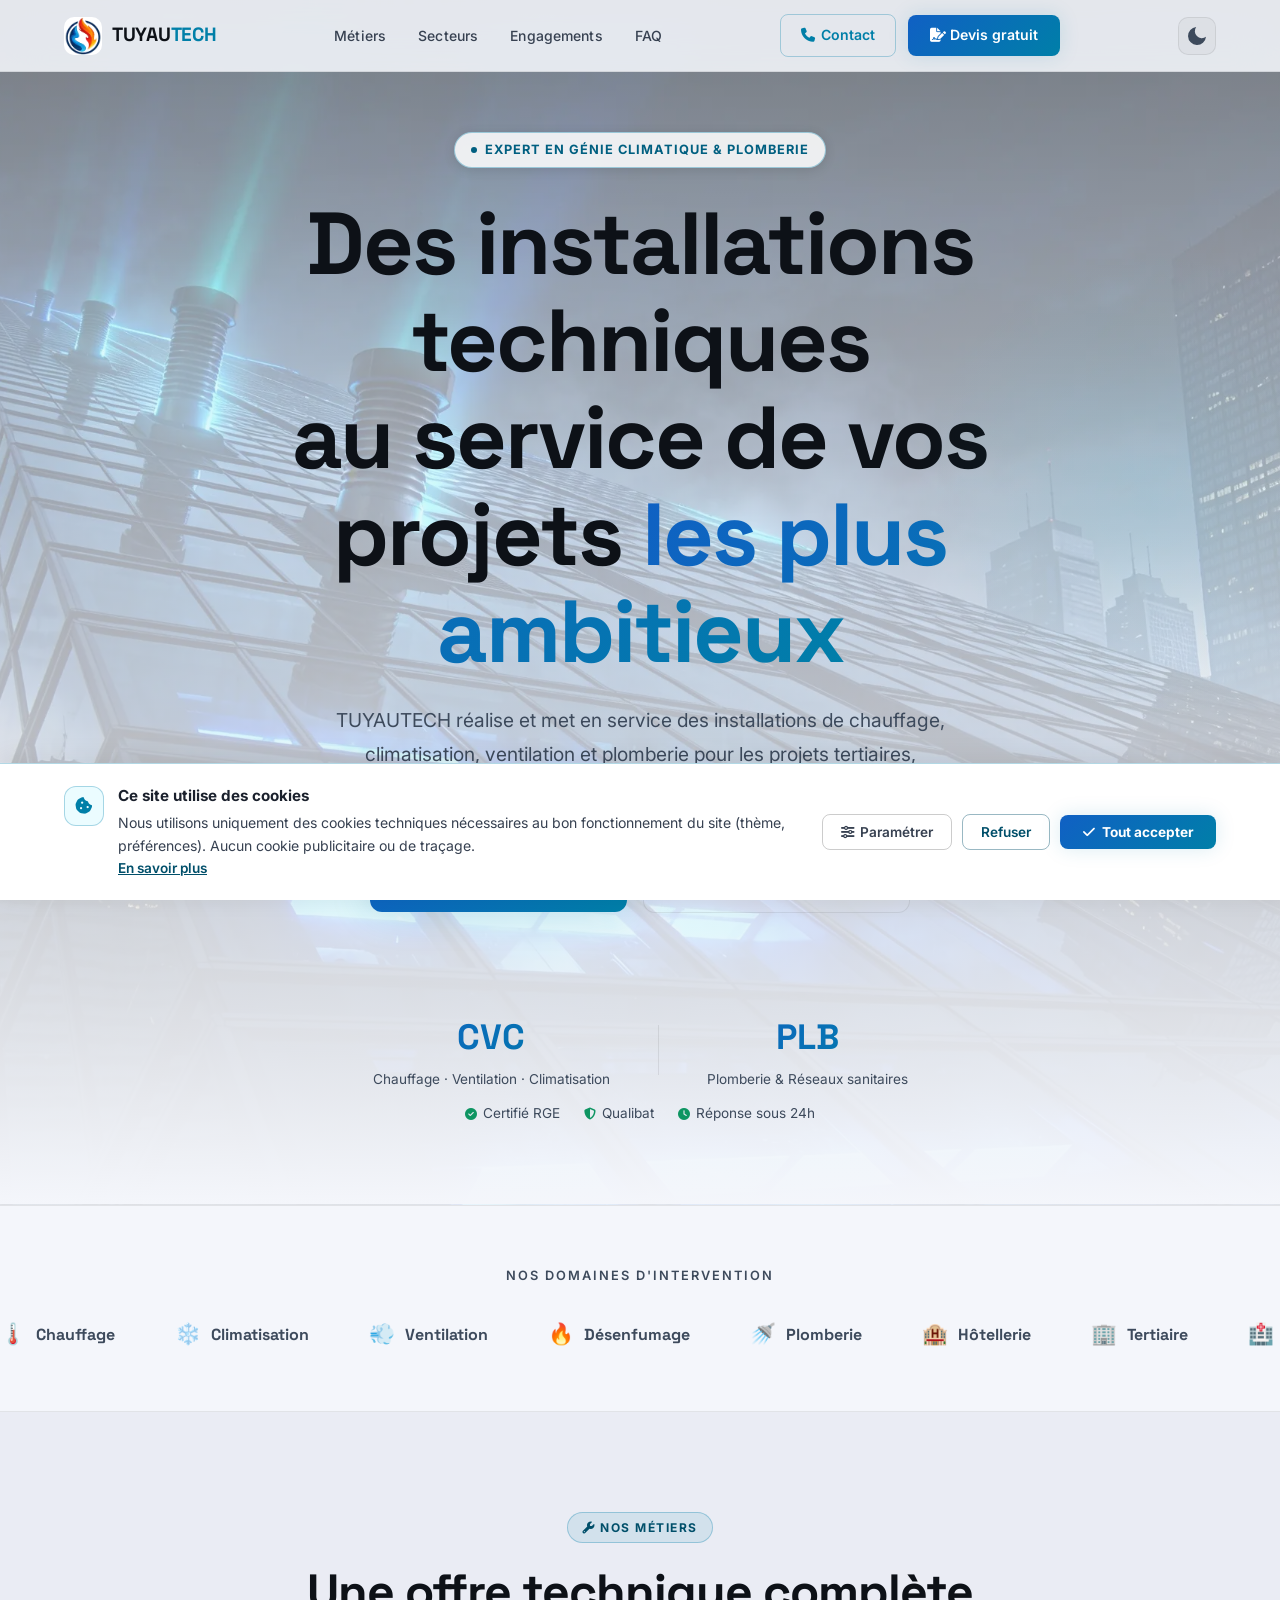
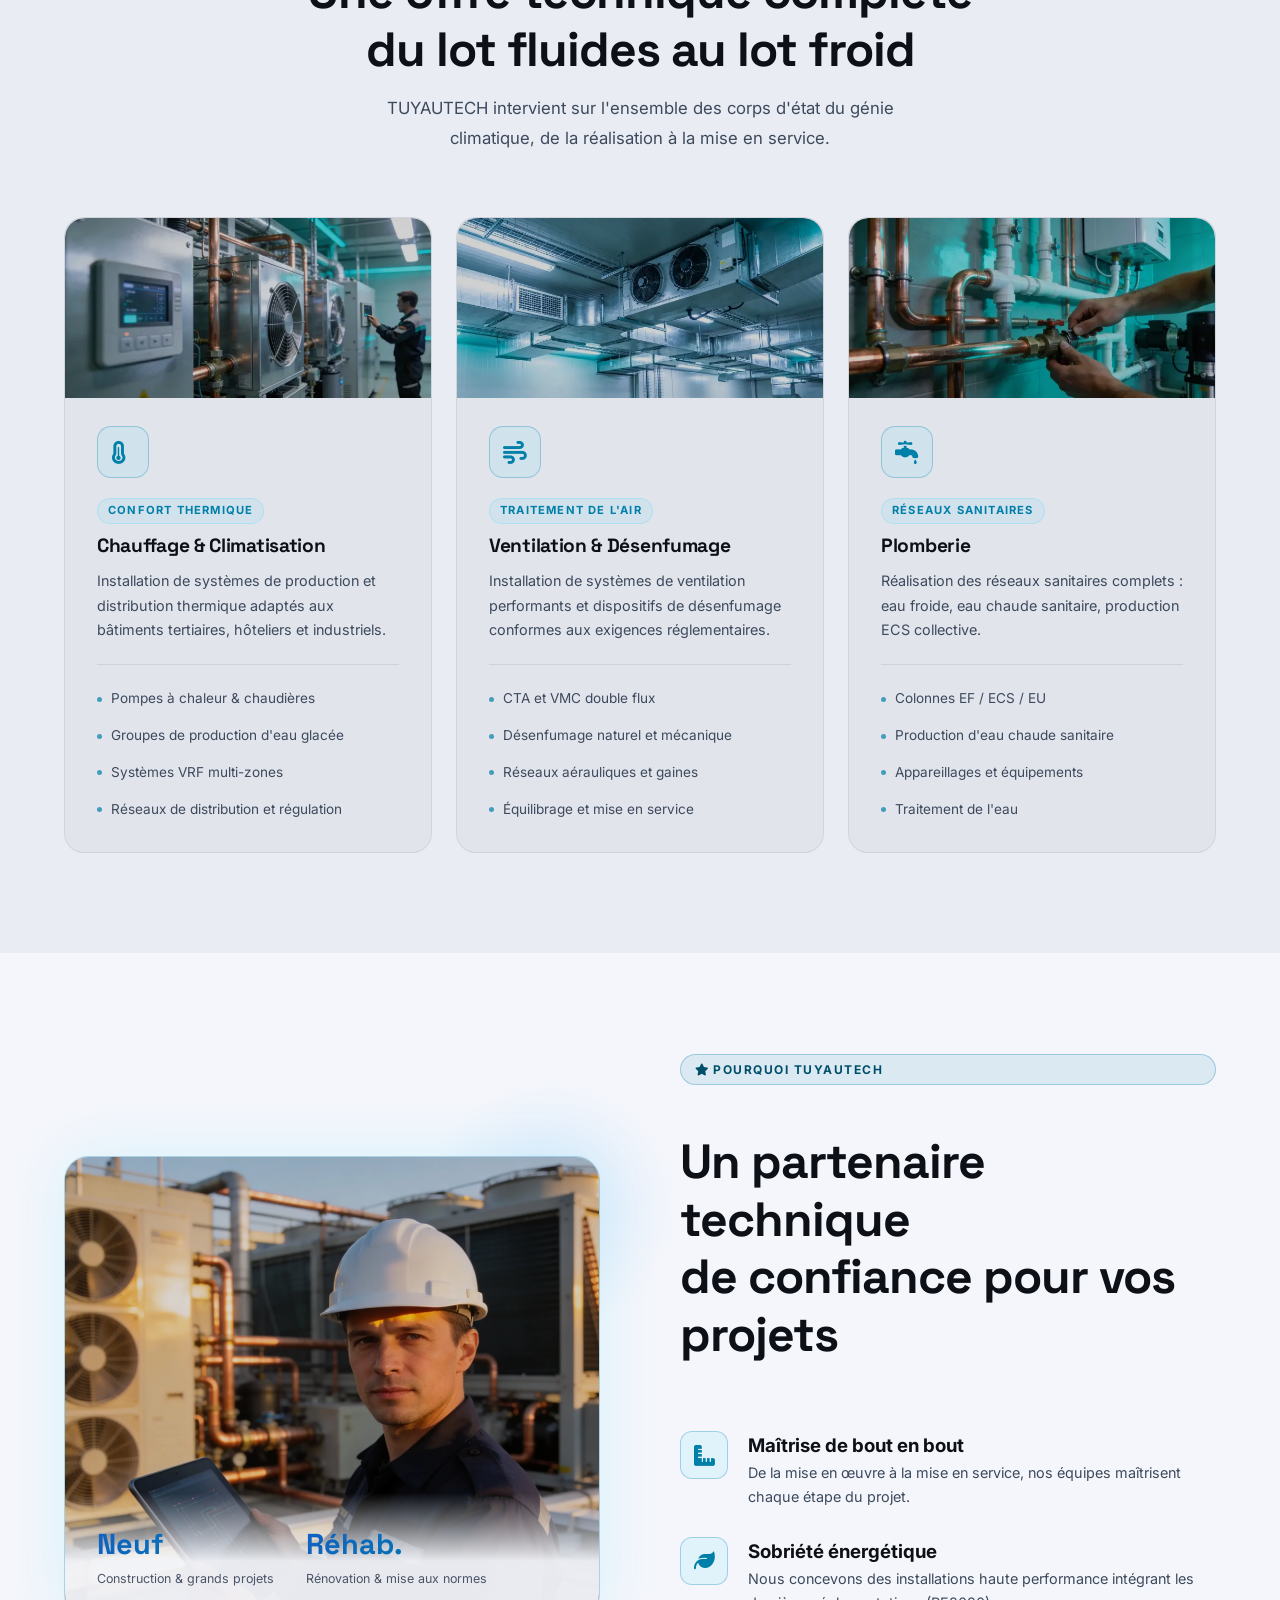
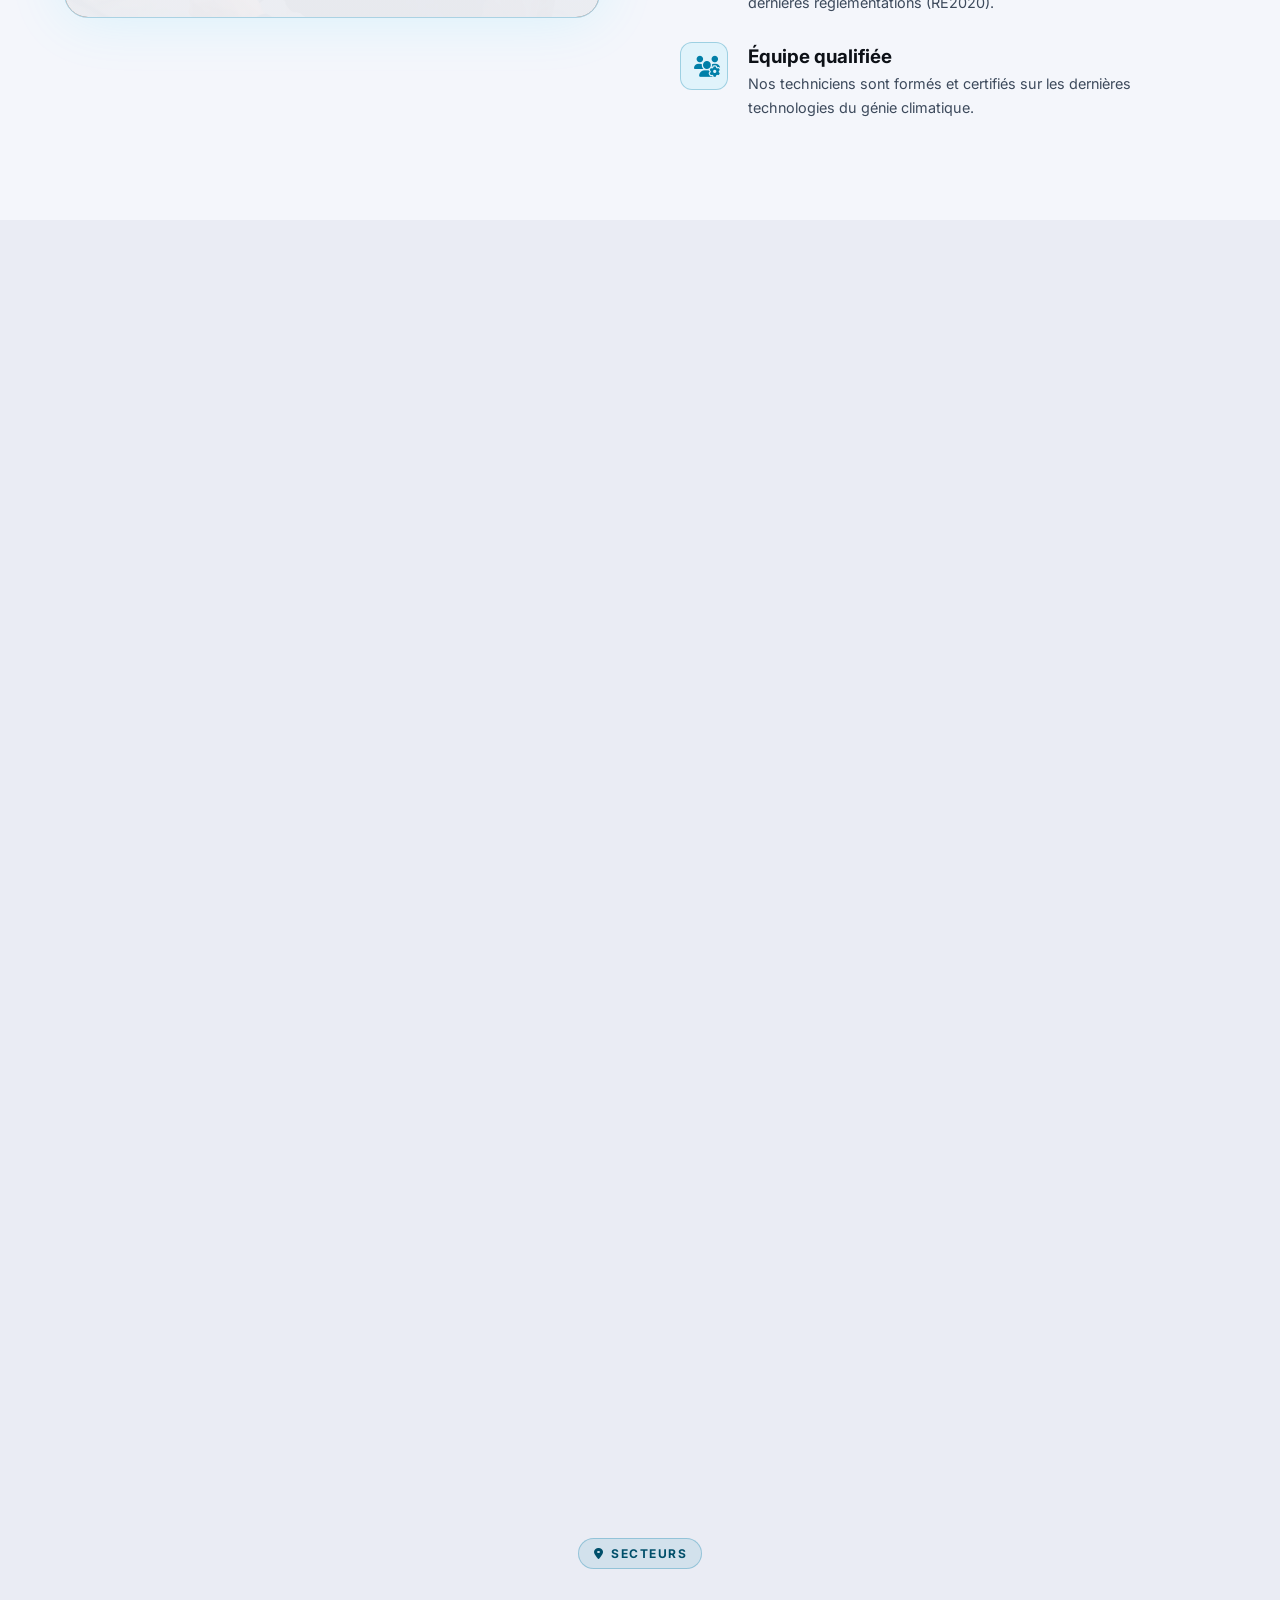
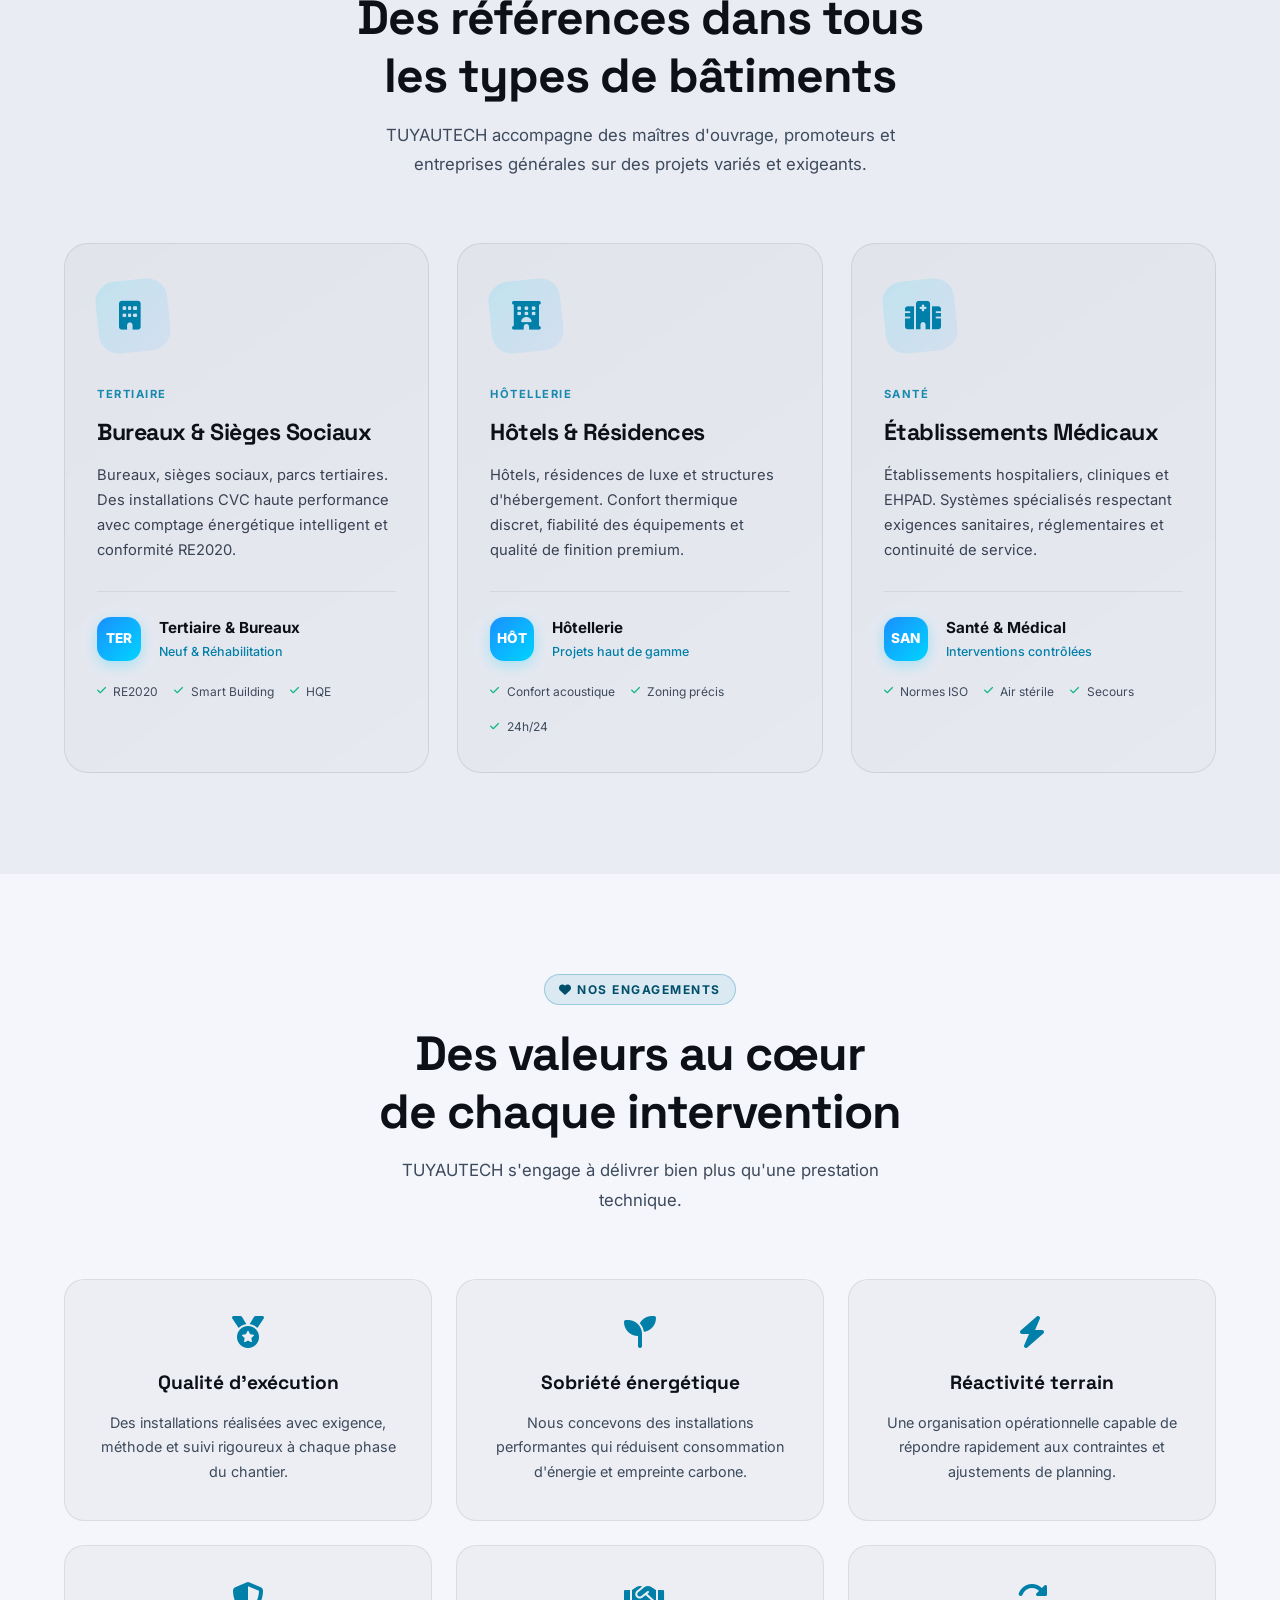
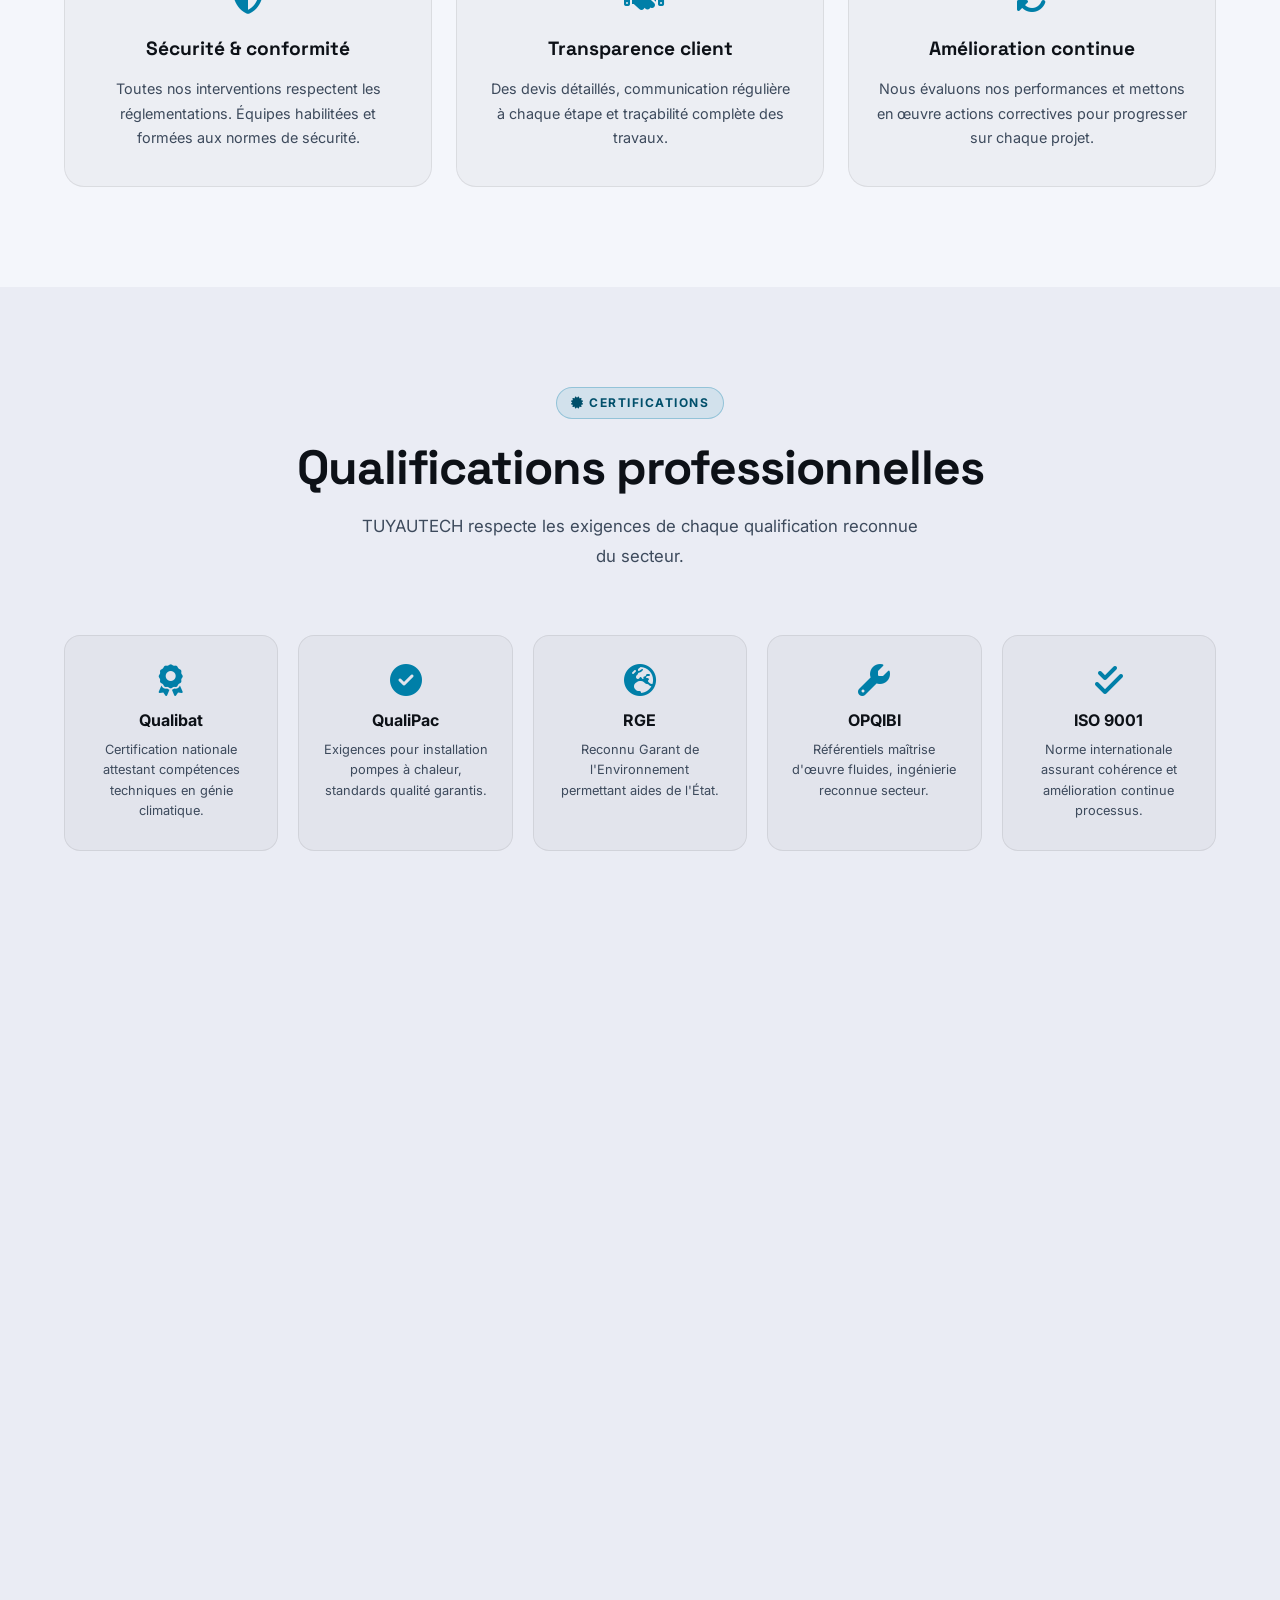
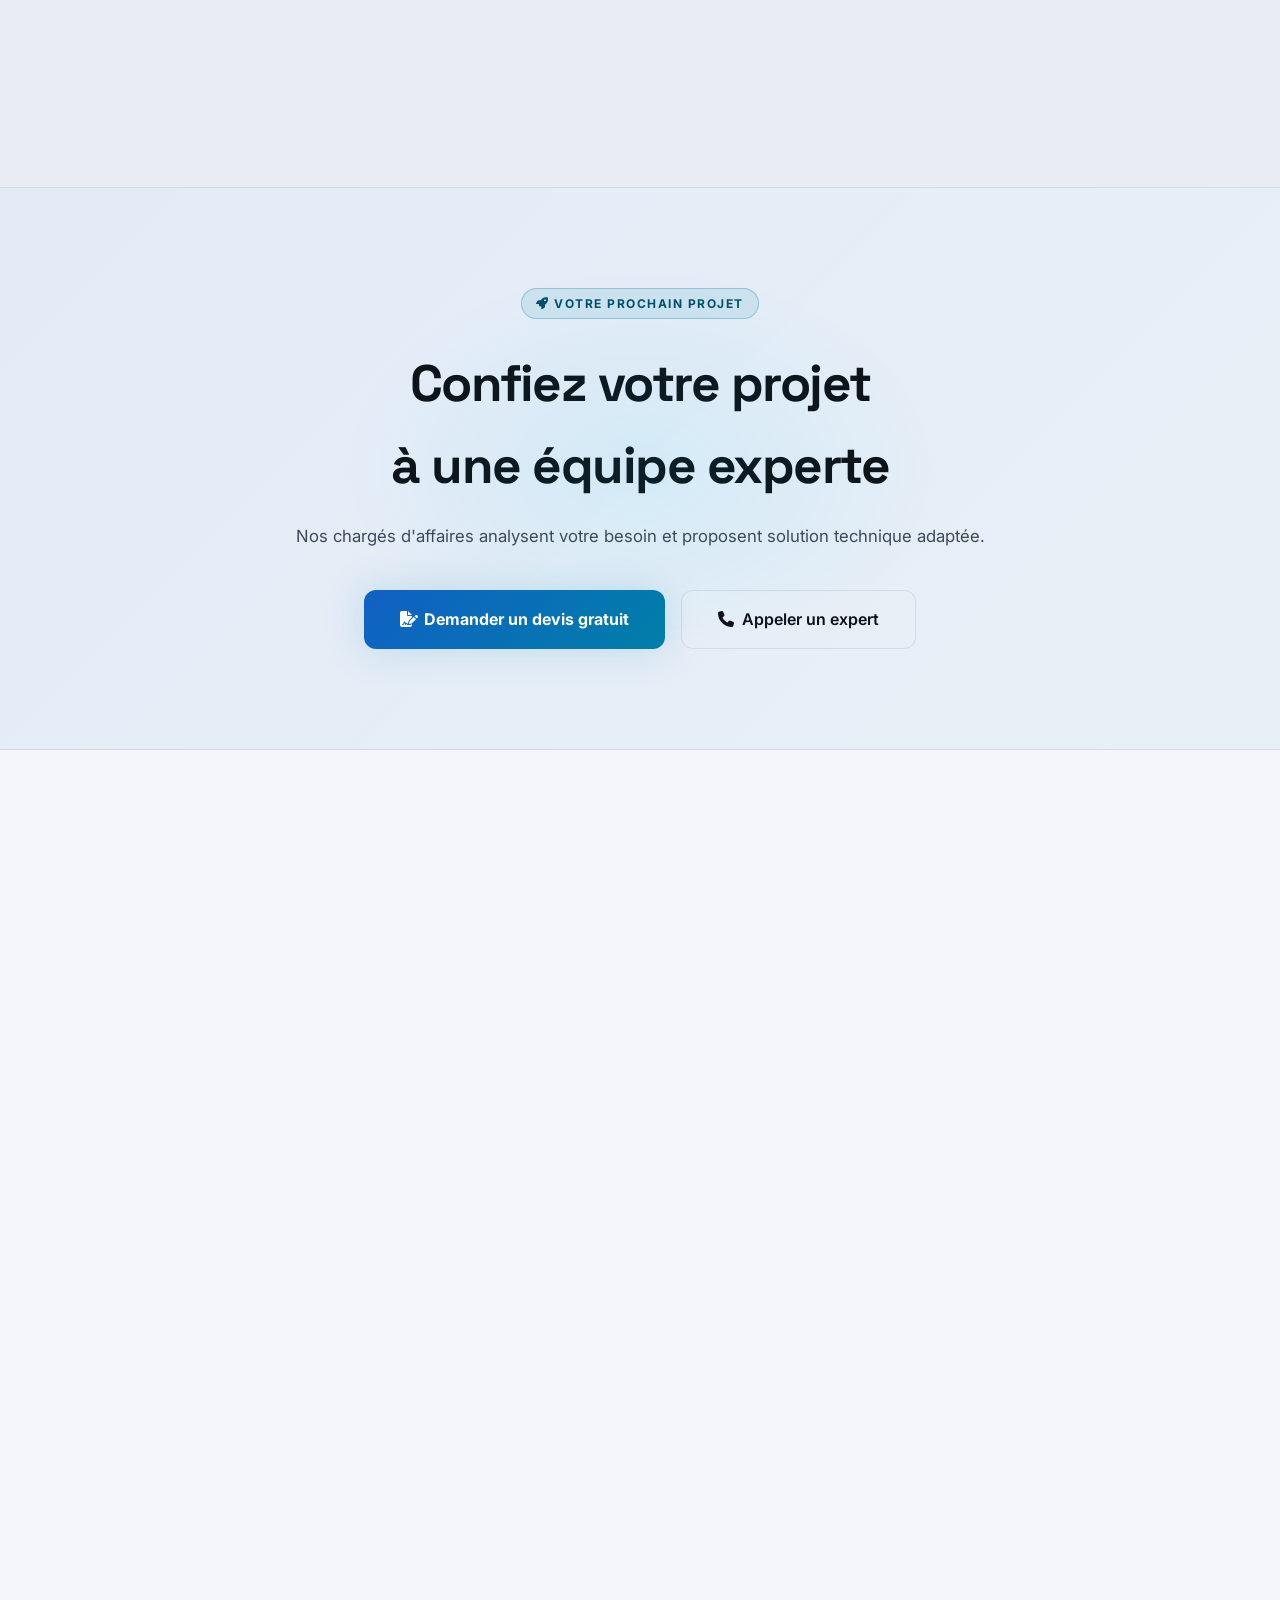
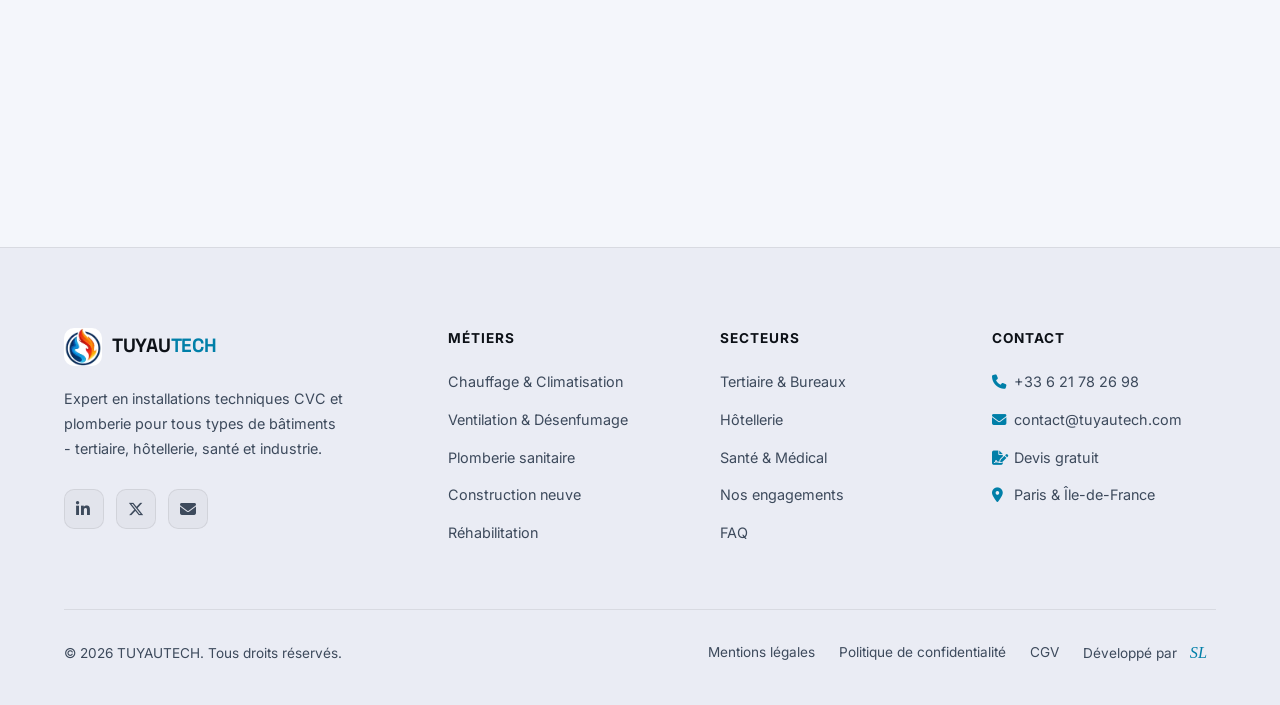
==== commit f2b9d0b7: "Corrigé style" ====
--- a/index.html
+++ b/index.html
@@ -1288,7 +1288,7 @@
     </button>
 
     <!-- ========== JAVASCRIPT ========== -->
-    <script src="script.js" defer></script>
+    <script src="script.js" defer fetchpriority="low"></script>
 </body>
 
 </html>
--- a/style.css
+++ b/style.css
@@ -979,10 +979,9 @@
   border-radius: 20px;
   padding: 0 0 32px 0;
   /* padding top = 0 car image en haut */
-  transition: background 0.3s ease,
-    border-color 0.3s ease,
-    transform 0.35s cubic-bezier(0.23, 1, 0.32, 1),
-    box-shadow 0.35s cubic-bezier(0.23, 1, 0.32, 1);
+  transition: transform 0.35s cubic-bezier(0.23, 1, 0.32, 1),
+              box-shadow 0.35s cubic-bezier(0.23, 1, 0.32, 1),
+              opacity 0.3s ease;
   position: relative;
   overflow: hidden;
   display: flex;
@@ -2191,6 +2190,33 @@
   .service-card-body {
     padding: 22px 24px 0;
   }
+
+  .hero-stats {
+    flex-direction: column;
+    align-items: center;
+    gap: 20px;
+    margin-top: 40px;
+  }
+
+  .hero-stat-divider {
+    display: none;
+    /* Le séparateur vertical n'a plus de sens en colonne */
+  }
+
+  .hero-stat {
+    text-align: center;
+  }
+
+  /* ─── HERO TRUST ─── */
+  .hero-trust {
+    align-items: center;
+    /* forcer le centrage en colonne */
+    width: 100%;
+  }
+
+  .hero-trust-item {
+    justify-content: center;
+  }
 }
 
 .developer-link {
@@ -2425,6 +2451,7 @@
 
   .why-photo-wrap img {
     height: 320px;
+    aspect-ratio: 3 / 2;
   }
 
   .expertise-tabs {
@@ -2444,10 +2471,12 @@
 
   .expertise-tab-img {
     height: 200px;
+    aspect-ratio: 500 / 260;
   }
 
   .contact-side-img {
     height: 200px;
+    aspect-ratio: 600 / 280;
   }
 
   .contact-form {
@@ -2499,6 +2528,7 @@
     width: calc(100% + 48px);
     margin: -28px -24px 24px -24px;
     height: 180px;
+    aspect-ratio: 420 / 180;
   }
 
   .service-card {
@@ -2653,4 +2683,10 @@
   font-display: swap;
   src: url('https://cdnjs.cloudflare.com/ajax/libs/font-awesome/6.5.1/webfonts/fa-brands-400.woff2') format('woff2');
   font-weight: 400;
+}
+
+.fa-solid, .fa-brands, .fa-regular {
+  display: inline-block;
+  width: 1em;
+  min-height: 1em;
 }
--- a/style.css
+++ b/style.css
@@ -979,10 +979,9 @@
   border-radius: 20px;
   padding: 0 0 32px 0;
   /* padding top = 0 car image en haut */
-  transition: background 0.3s ease,
-    border-color 0.3s ease,
-    transform 0.35s cubic-bezier(0.23, 1, 0.32, 1),
-    box-shadow 0.35s cubic-bezier(0.23, 1, 0.32, 1);
+  transition: transform 0.35s cubic-bezier(0.23, 1, 0.32, 1),
+              box-shadow 0.35s cubic-bezier(0.23, 1, 0.32, 1),
+              opacity 0.3s ease;
   position: relative;
   overflow: hidden;
   display: flex;
@@ -2191,6 +2190,33 @@
   .service-card-body {
     padding: 22px 24px 0;
   }
+
+  .hero-stats {
+    flex-direction: column;
+    align-items: center;
+    gap: 20px;
+    margin-top: 40px;
+  }
+
+  .hero-stat-divider {
+    display: none;
+    /* Le séparateur vertical n'a plus de sens en colonne */
+  }
+
+  .hero-stat {
+    text-align: center;
+  }
+
+  /* ─── HERO TRUST ─── */
+  .hero-trust {
+    align-items: center;
+    /* forcer le centrage en colonne */
+    width: 100%;
+  }
+
+  .hero-trust-item {
+    justify-content: center;
+  }
 }
 
 .developer-link {
@@ -2425,6 +2451,7 @@
 
   .why-photo-wrap img {
     height: 320px;
+    aspect-ratio: 3 / 2;
   }
 
   .expertise-tabs {
@@ -2444,10 +2471,12 @@
 
   .expertise-tab-img {
     height: 200px;
+    aspect-ratio: 500 / 260;
   }
 
   .contact-side-img {
     height: 200px;
+    aspect-ratio: 600 / 280;
   }
 
   .contact-form {
@@ -2499,6 +2528,7 @@
     width: calc(100% + 48px);
     margin: -28px -24px 24px -24px;
     height: 180px;
+    aspect-ratio: 420 / 180;
   }
 
   .service-card {
@@ -2653,4 +2683,10 @@
   font-display: swap;
   src: url('https://cdnjs.cloudflare.com/ajax/libs/font-awesome/6.5.1/webfonts/fa-brands-400.woff2') format('woff2');
   font-weight: 400;
+}
+
+.fa-solid, .fa-brands, .fa-regular {
+  display: inline-block;
+  width: 1em;
+  min-height: 1em;
 }
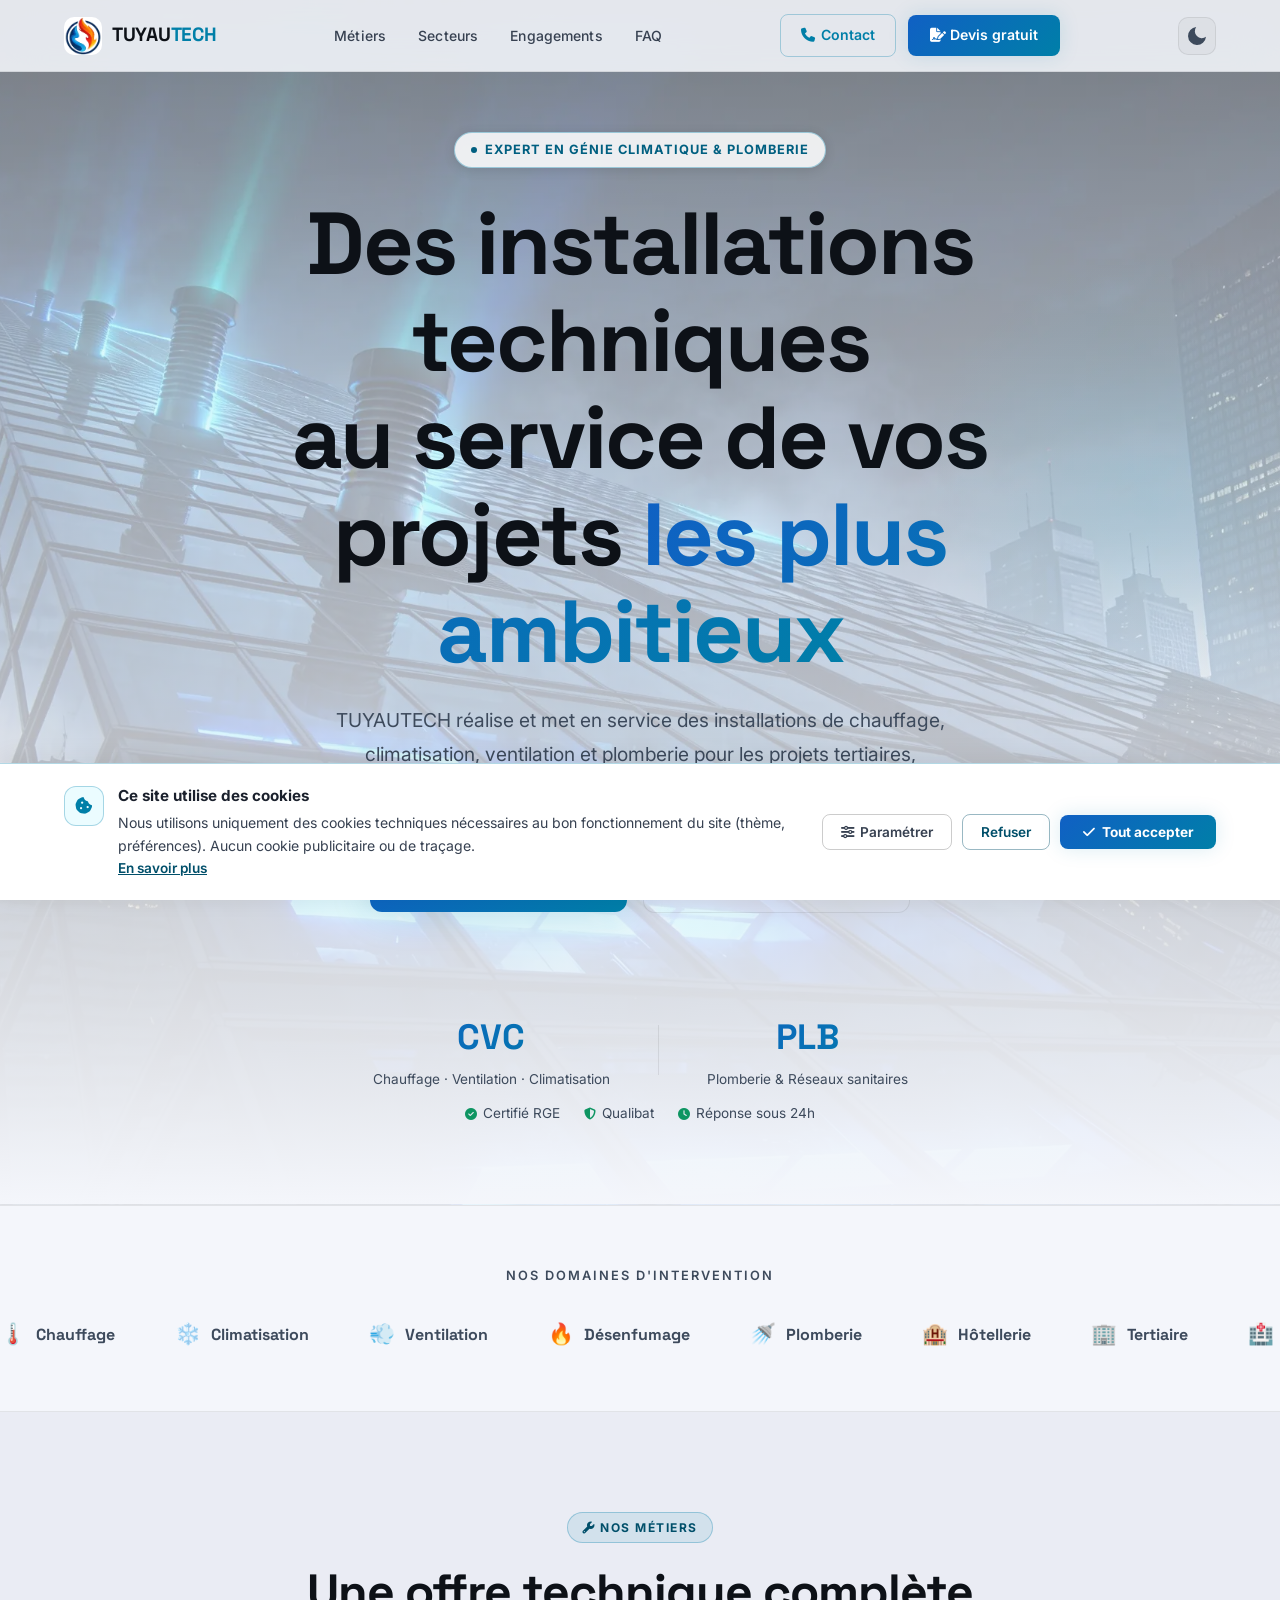
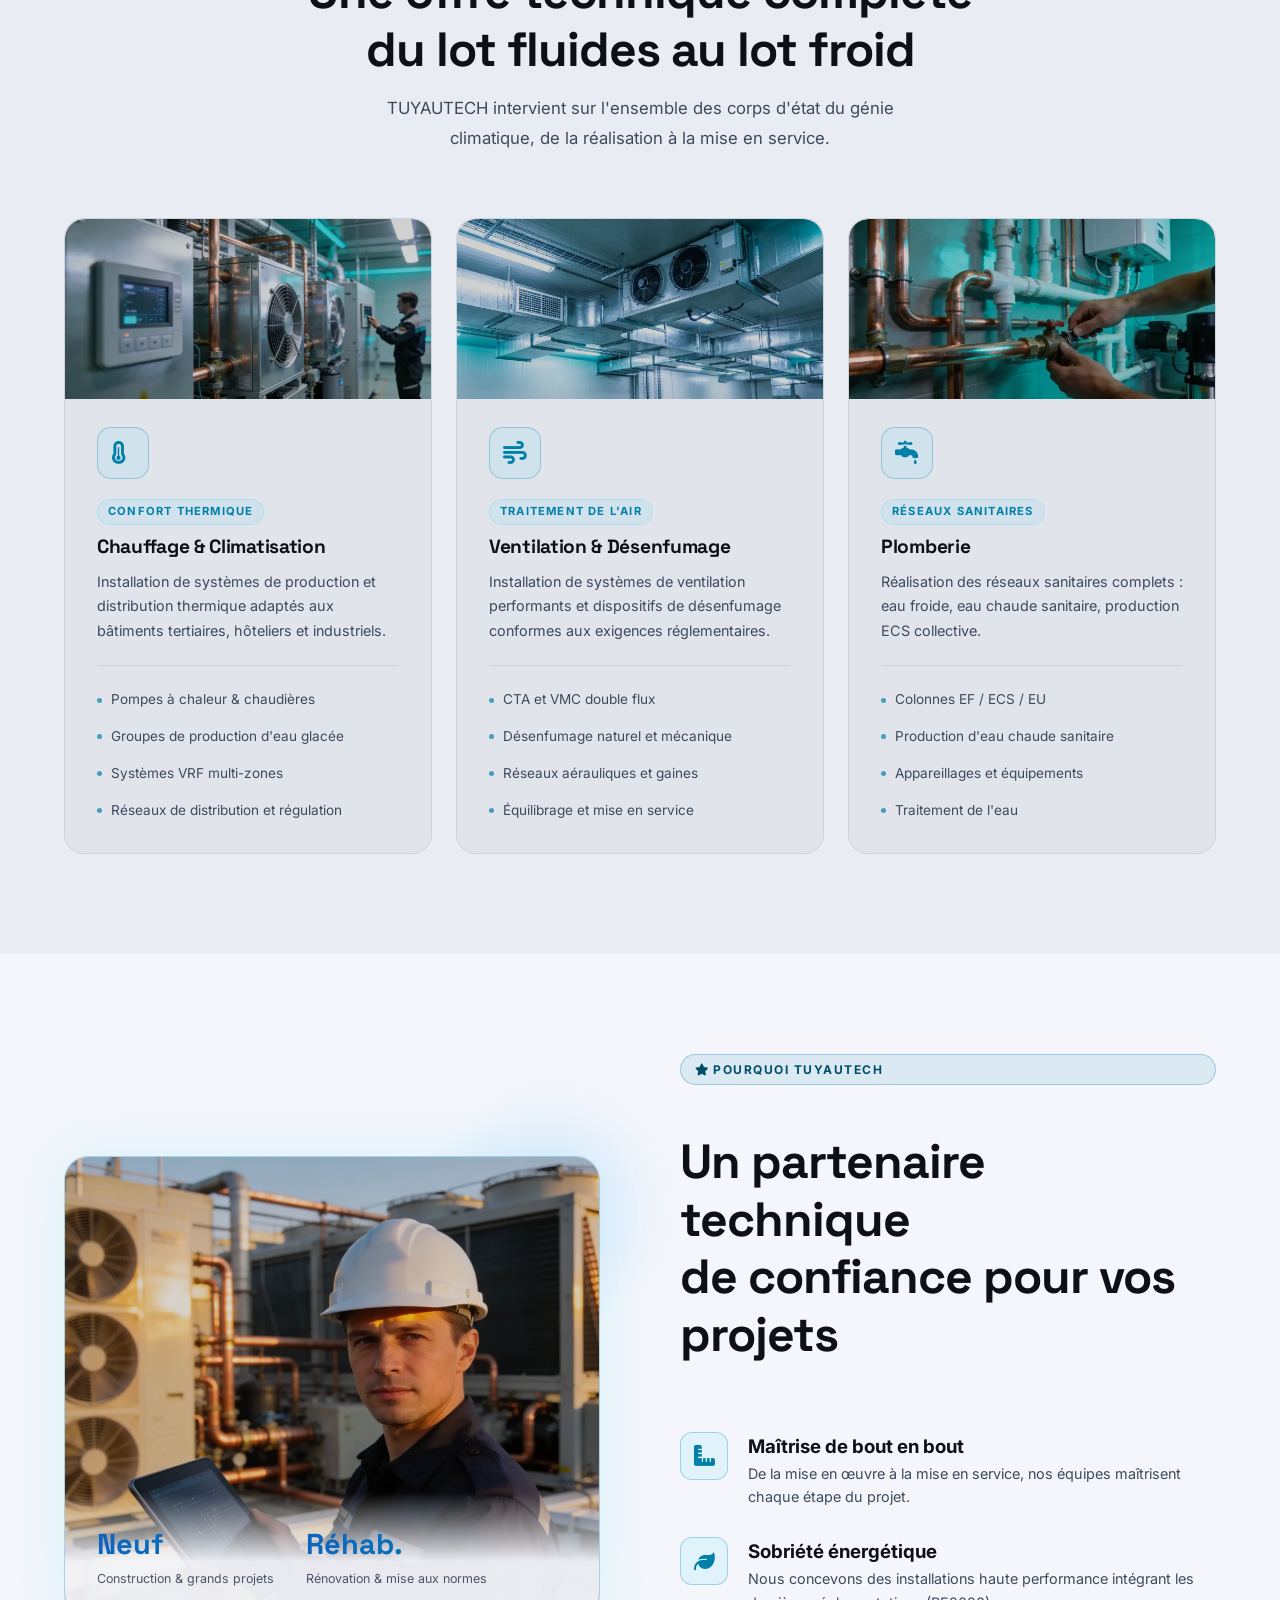
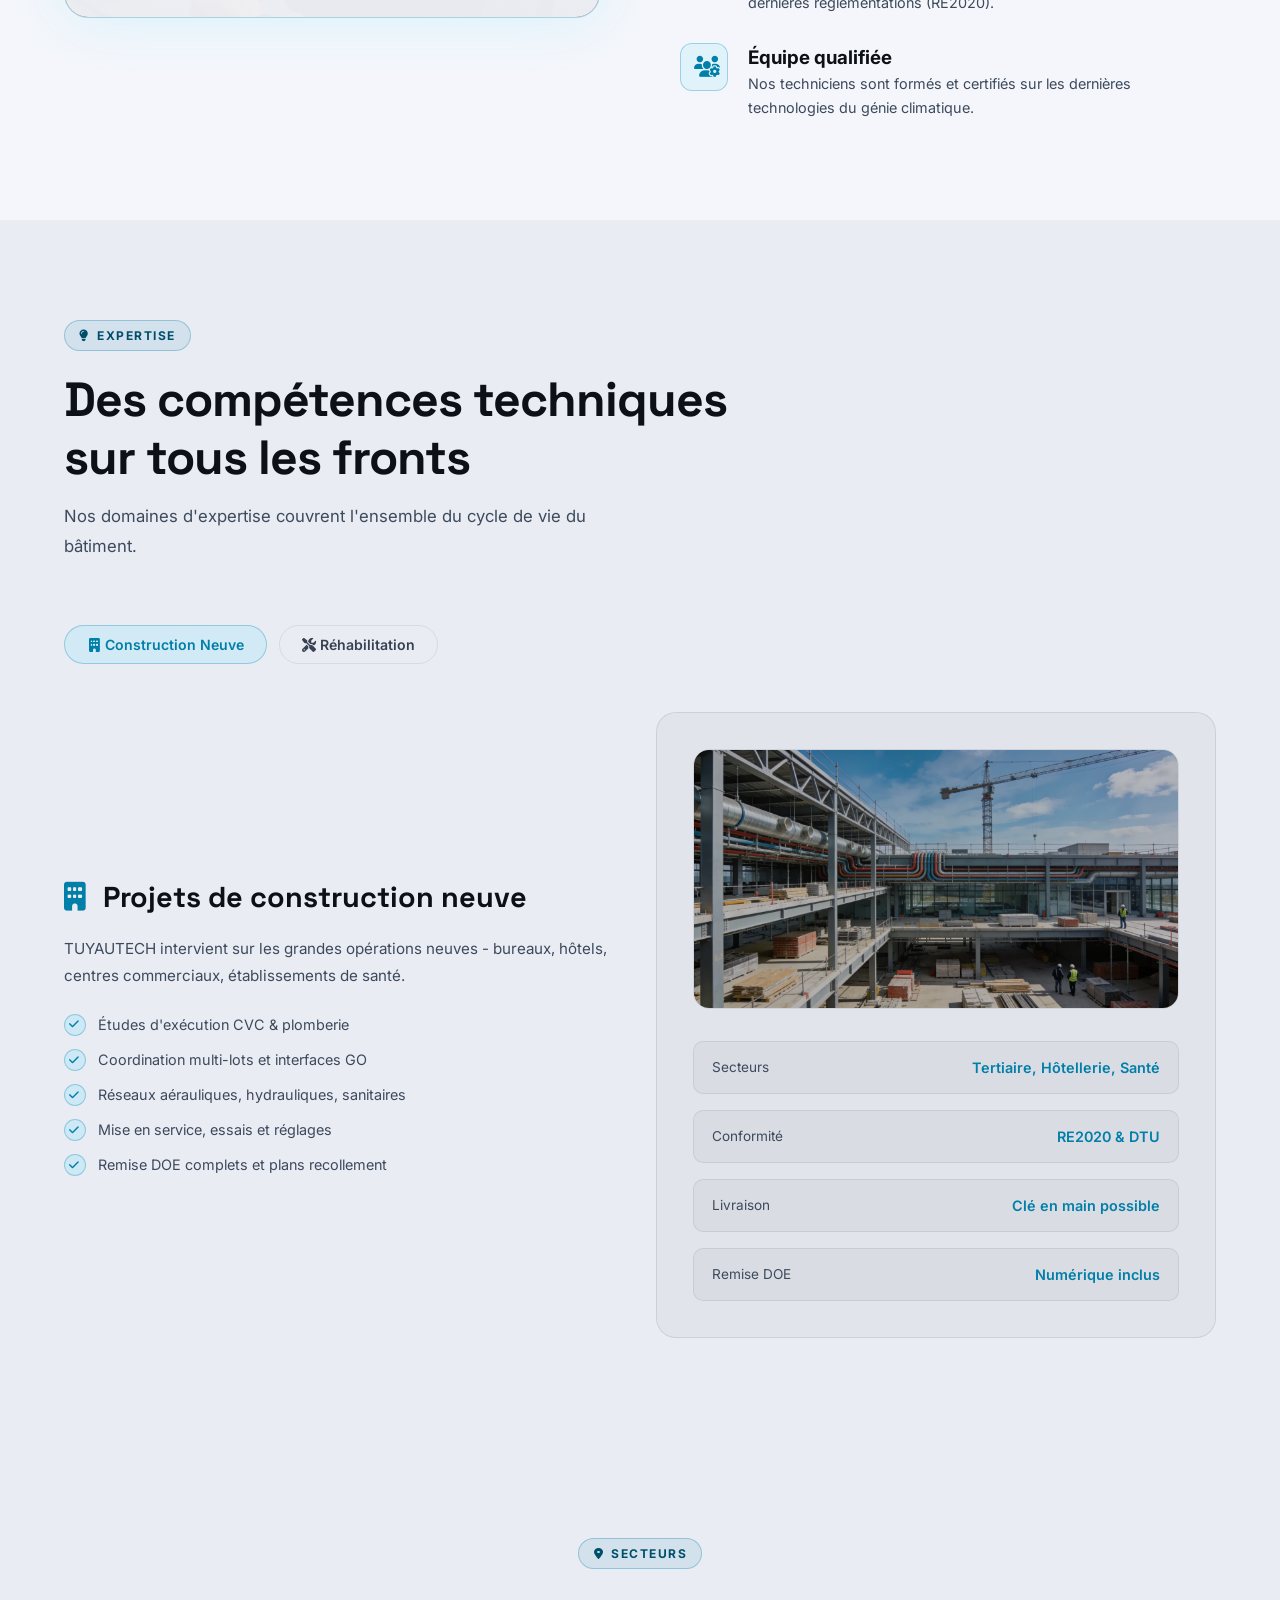
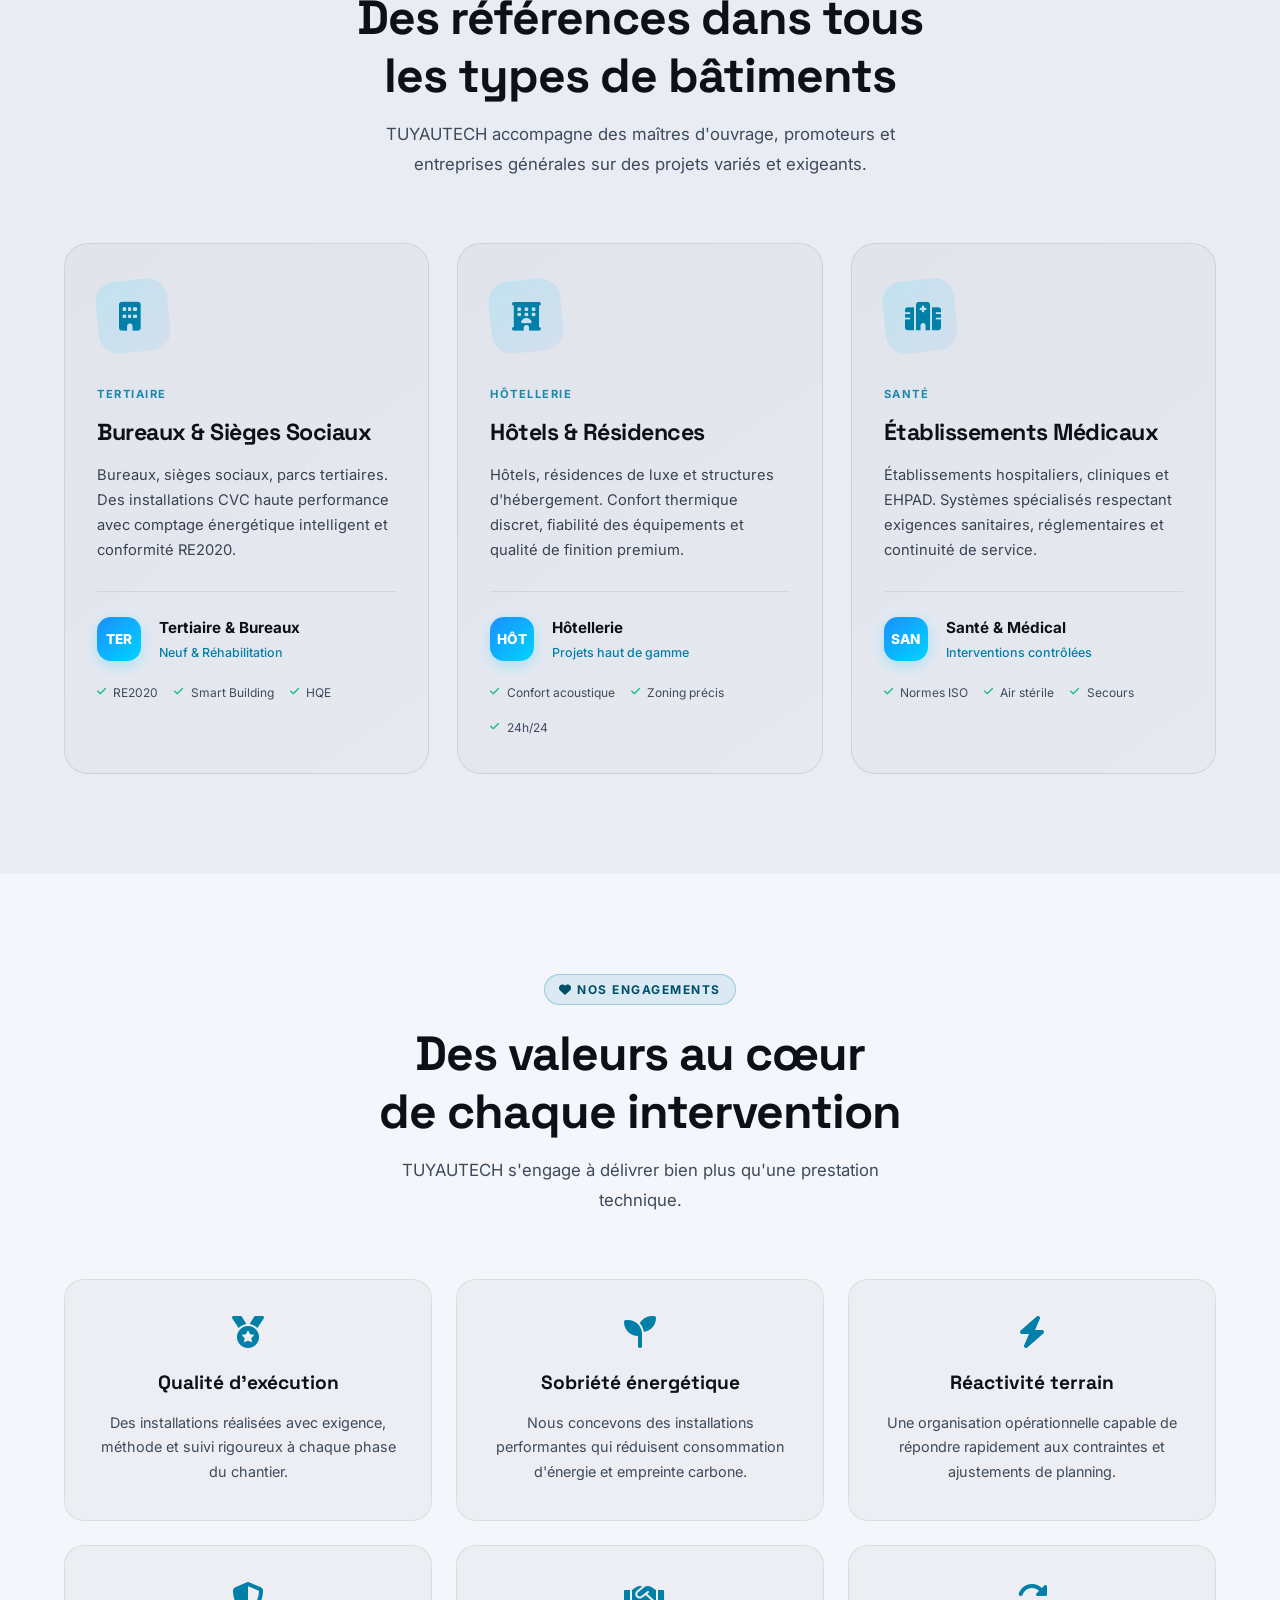
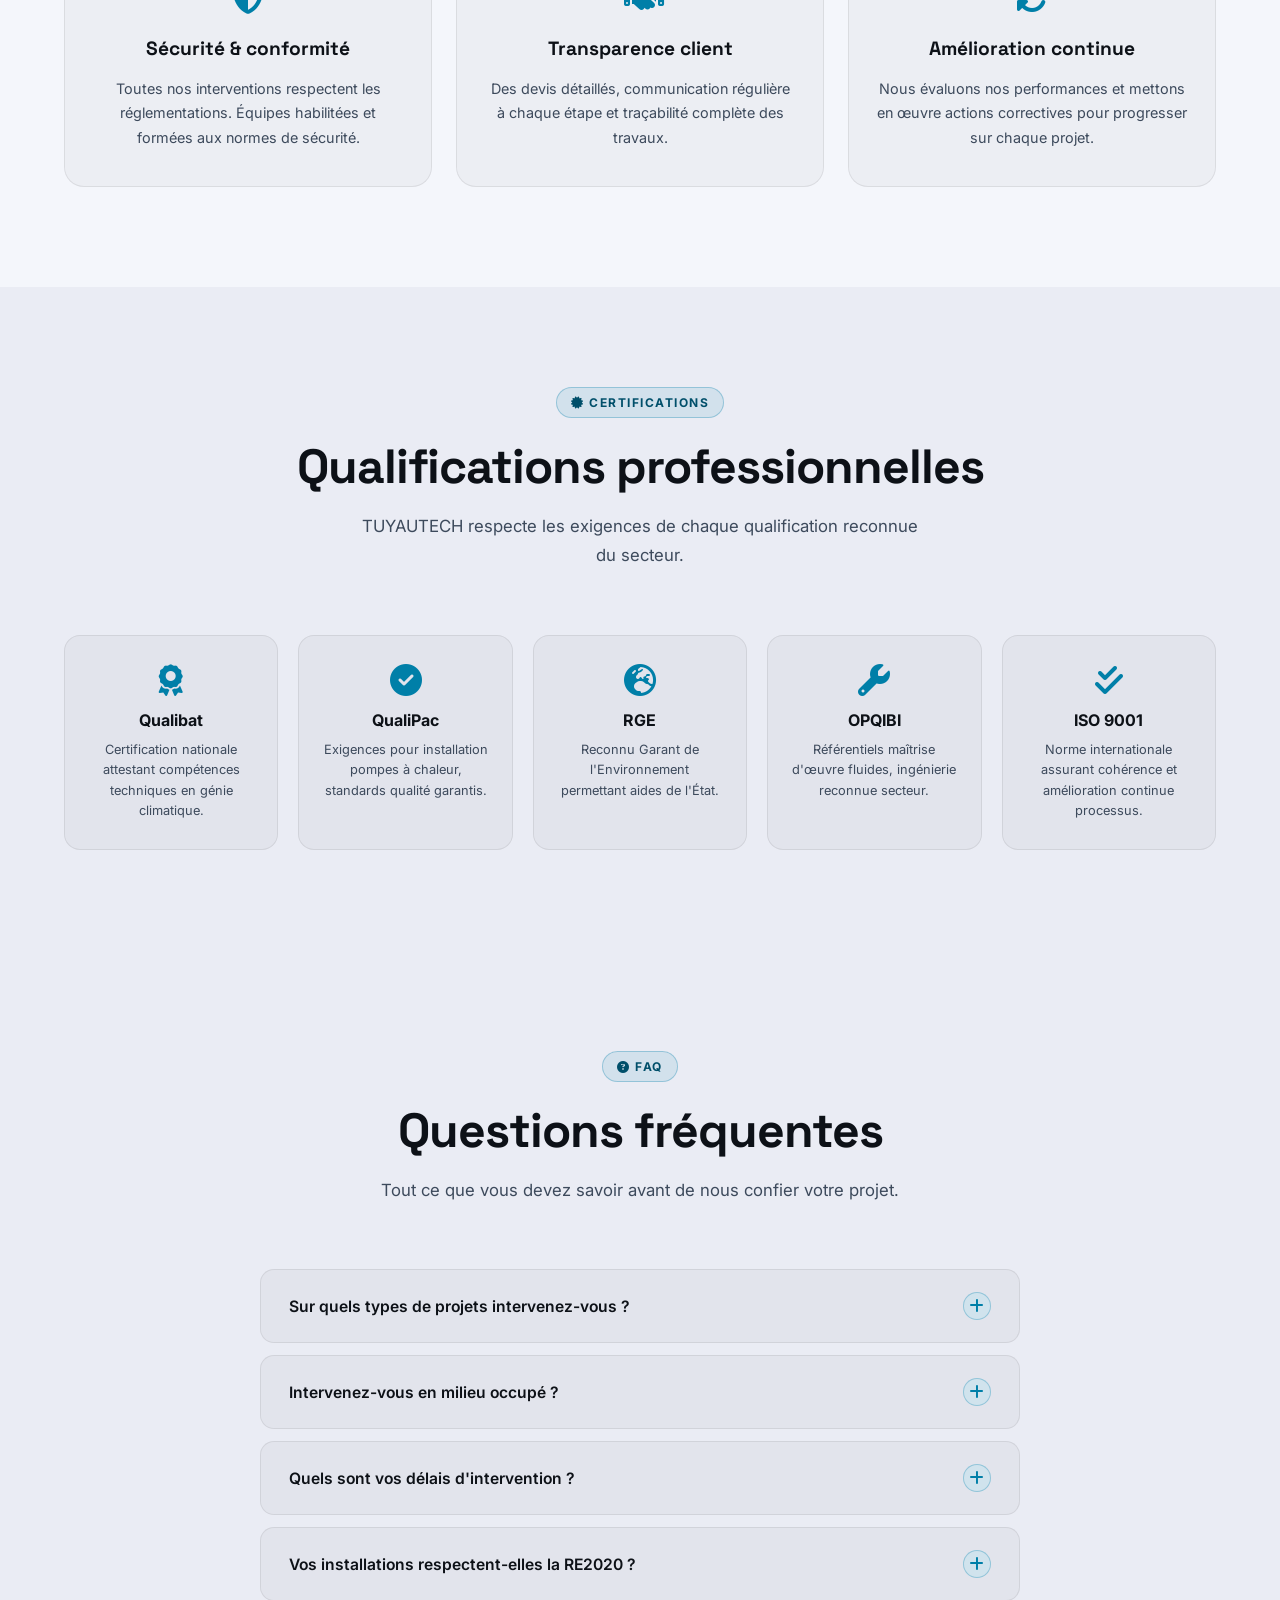
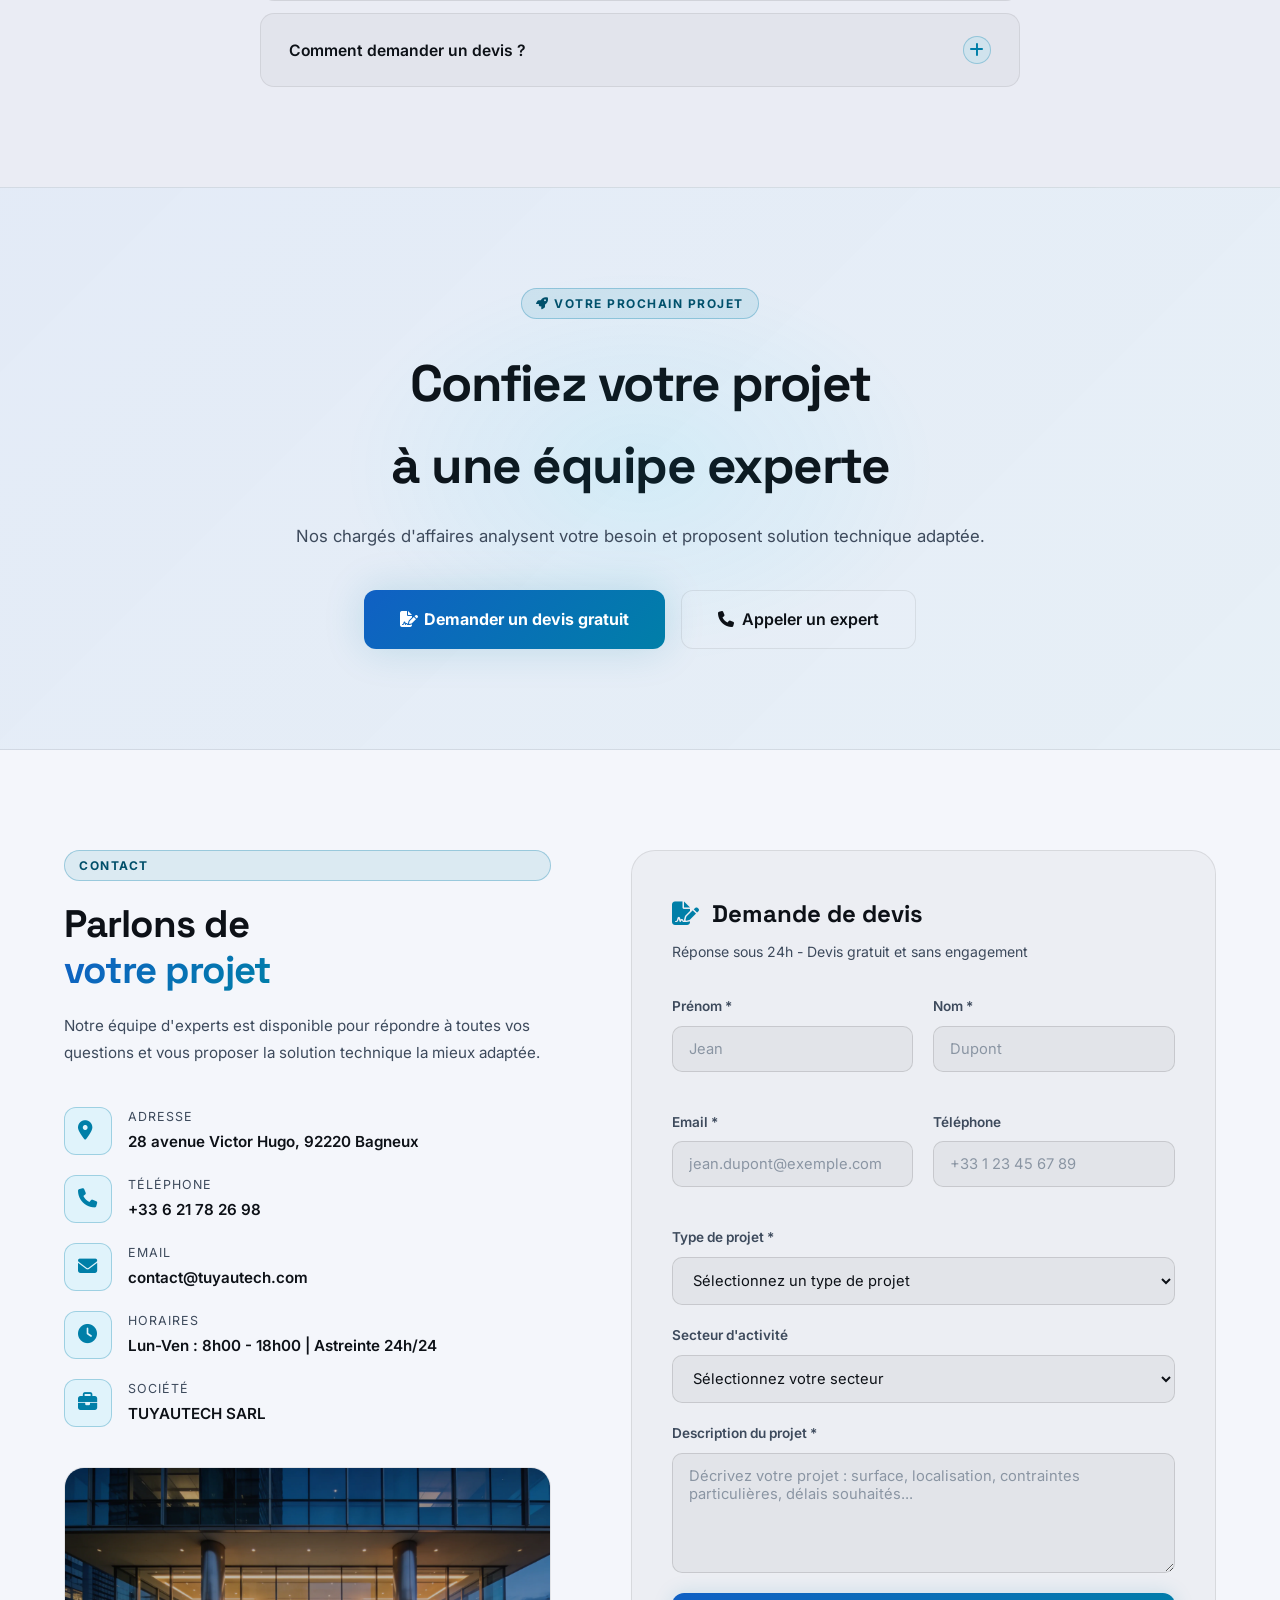
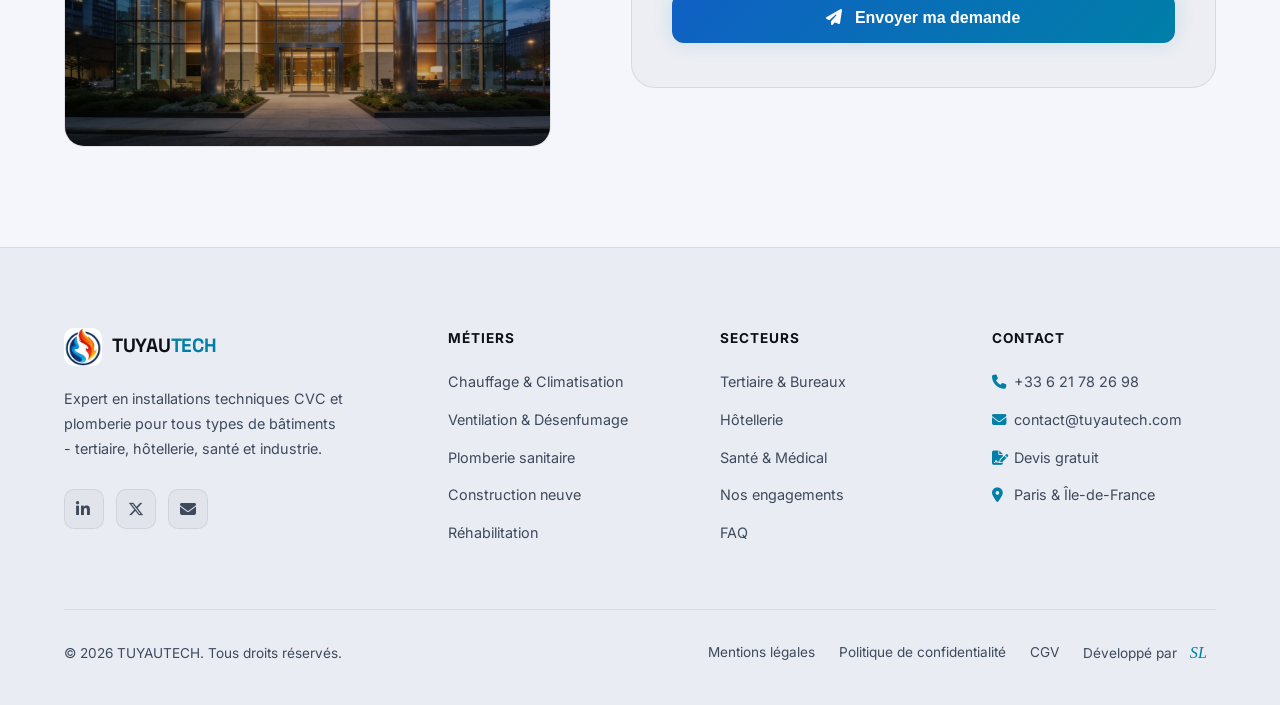
==== commit f1f12050: "Corrigé style" ====
--- a/index.html
+++ b/index.html
@@ -83,7 +83,10 @@
         integrity="sha512-DTOQO9RWCH3ppGqcWaEA1BIZOC6xxalwEsw9c2QQeAIftl+Vegovlnee1c9QX4TctnWMn13TZye+giMm8e2LwA=="
         crossorigin="anonymous" referrerpolicy="no-referrer">
     <noscript>
-        <link rel="stylesheet" href="https://cdnjs.cloudflare.com/ajax/libs/font-awesome/6.5.1/css/all.min.css">
+        <link rel="stylesheet" href="https://cdnjs.cloudflare.com/ajax/libs/font-awesome/6.5.1/css/solid.min.css"
+            crossorigin="anonymous">
+        <link rel="stylesheet" href="https://cdnjs.cloudflare.com/ajax/libs/font-awesome/6.5.1/css/brands.min.css"
+            crossorigin="anonymous">
     </noscript>
 
     <!-- ═══════════════════════════════════════════
--- a/style.css
+++ b/style.css
@@ -517,7 +517,7 @@
   font-size: 0.88rem;
   font-weight: 600;
   cursor: pointer;
-  transition: all 0.2s;
+  transition: background 0.2s ease, border-color 0.2s ease;
   text-decoration: none;
 }
 
@@ -534,7 +534,7 @@
   font-size: 0.88rem;
   font-weight: 600;
   cursor: pointer;
-  transition: all 0.3s;
+  transition: transform 0.3s ease, box-shadow 0.3s ease;
   text-decoration: none;
   box-shadow: var(--shadow-glow-sm);
 }
@@ -979,9 +979,7 @@
   border-radius: 20px;
   padding: 0 0 32px 0;
   /* padding top = 0 car image en haut */
-  transition: transform 0.35s cubic-bezier(0.23, 1, 0.32, 1),
-              box-shadow 0.35s cubic-bezier(0.23, 1, 0.32, 1),
-              opacity 0.3s ease;
+  transition: transform 0.35s cubic-bezier(0.23,1,0.32,1), box-shadow 0.35s cubic-bezier(0.23,1,0.32,1);
   position: relative;
   overflow: hidden;
   display: flex;
@@ -1420,7 +1418,7 @@
   border: 1px solid rgba(255, 255, 255, 0.08);
   border-radius: 24px;
   padding: 36px 32px;
-  transition: all 0.5s cubic-bezier(0.23, 1, 0.32, 1);
+  transition: transform 0.5s cubic-bezier(0.23,1,0.32,1), box-shadow 0.5s cubic-bezier(0.23,1,0.32,1);
   overflow: hidden;
   cursor: pointer;
 }
@@ -1673,7 +1671,7 @@
   border-radius: 20px;
   padding: 36px 28px;
   text-align: center;
-  transition: all 0.3s;
+  transition: transform 0.3s ease, box-shadow 0.3s ease;
 }
 
 .engagement-card:hover {
@@ -1719,7 +1717,7 @@
   border-radius: 16px;
   padding: 28px 24px;
   text-align: center;
-  transition: all 0.3s;
+  transition: transform 0.3s ease, box-shadow 0.3s ease;
 }
 
 .cert-card:hover {
@@ -1767,7 +1765,7 @@
   border: 1px solid var(--border);
   border-radius: 14px;
   overflow: hidden;
-  transition: border-color 0.3s;
+  transition: border-color 0.3s ease;
 }
 
 .faq-item.open {
@@ -2296,7 +2294,7 @@
   opacity: 0;
   visibility: hidden;
   transform: translateY(20px);
-  transition: all var(--transition-base);
+  transition: atransform var(--transition-base), opacity var(--transition-base), visibility var(--transition-base);
   z-index: 999;
   box-shadow: var(--shadow-glow-sm);
 }
@@ -2658,7 +2656,7 @@
 }
 
 /* Performance — rendu différé des sections hors écran */
-.services-section,
+/* .services-section,
 .secteurs-section,
 .why-section,
 .expertise-section,
@@ -2668,12 +2666,34 @@
 .contact-section {
   content-visibility: auto;
   contain-intrinsic-size: 0 600px;
-}
-
+} */
+
+/* ✅ Empêche le CLS causé par fade-up */
+.fade-up,
+.fade-up-fast {
+  /* Réserver l'espace même quand invisible */
+  opacity: 0;
+  transform: translateY(30px);
+  /* Ajouter will-change pour indiquer au navigateur de préparer la couche */
+  will-change: transform, opacity;
+  /* CRUCIAL : content-visibility ne doit pas masquer la hauteur */
+  contain: layout style;
+  /* ← retirer "size" qui cause le CLS */
+}
+
+.fade-up.visible,
+.fade-up-fast.visible {
+  opacity: 1;
+  transform: translateY(0);
+  will-change: auto;
+  /* libérer après animation */
+}
+
+/* Forcer font-display swap sur Font Awesome */
 @font-face {
   font-family: 'Font Awesome 6 Free';
   font-display: swap;
-  src: url('https://cdnjs.cloudflare.com/ajax/libs/font-awesome/6.5.1/webfonts/fa-solid-900.woff2') format('woff2');
+  src: url(https://cdnjs.cloudflare.com/ajax/libs/font-awesome/6.5.1/webfonts/fa-solid-900.woff2) format('woff2');
   font-weight: 900;
   unicode-range: U+F000-F8FF;
 }
@@ -2681,11 +2701,13 @@
 @font-face {
   font-family: 'Font Awesome 6 Brands';
   font-display: swap;
-  src: url('https://cdnjs.cloudflare.com/ajax/libs/font-awesome/6.5.1/webfonts/fa-brands-400.woff2') format('woff2');
+  src: url(https://cdnjs.cloudflare.com/ajax/libs/font-awesome/6.5.1/webfonts/fa-brands-400.woff2) format('woff2');
   font-weight: 400;
 }
 
-.fa-solid, .fa-brands, .fa-regular {
+.fa-solid,
+.fa-brands,
+.fa-regular {
   display: inline-block;
   width: 1em;
   min-height: 1em;
--- a/style.css
+++ b/style.css
@@ -517,7 +517,7 @@
   font-size: 0.88rem;
   font-weight: 600;
   cursor: pointer;
-  transition: all 0.2s;
+  transition: background 0.2s ease, border-color 0.2s ease;
   text-decoration: none;
 }
 
@@ -534,7 +534,7 @@
   font-size: 0.88rem;
   font-weight: 600;
   cursor: pointer;
-  transition: all 0.3s;
+  transition: transform 0.3s ease, box-shadow 0.3s ease;
   text-decoration: none;
   box-shadow: var(--shadow-glow-sm);
 }
@@ -979,9 +979,7 @@
   border-radius: 20px;
   padding: 0 0 32px 0;
   /* padding top = 0 car image en haut */
-  transition: transform 0.35s cubic-bezier(0.23, 1, 0.32, 1),
-              box-shadow 0.35s cubic-bezier(0.23, 1, 0.32, 1),
-              opacity 0.3s ease;
+  transition: transform 0.35s cubic-bezier(0.23,1,0.32,1), box-shadow 0.35s cubic-bezier(0.23,1,0.32,1);
   position: relative;
   overflow: hidden;
   display: flex;
@@ -1420,7 +1418,7 @@
   border: 1px solid rgba(255, 255, 255, 0.08);
   border-radius: 24px;
   padding: 36px 32px;
-  transition: all 0.5s cubic-bezier(0.23, 1, 0.32, 1);
+  transition: transform 0.5s cubic-bezier(0.23,1,0.32,1), box-shadow 0.5s cubic-bezier(0.23,1,0.32,1);
   overflow: hidden;
   cursor: pointer;
 }
@@ -1673,7 +1671,7 @@
   border-radius: 20px;
   padding: 36px 28px;
   text-align: center;
-  transition: all 0.3s;
+  transition: transform 0.3s ease, box-shadow 0.3s ease;
 }
 
 .engagement-card:hover {
@@ -1719,7 +1717,7 @@
   border-radius: 16px;
   padding: 28px 24px;
   text-align: center;
-  transition: all 0.3s;
+  transition: transform 0.3s ease, box-shadow 0.3s ease;
 }
 
 .cert-card:hover {
@@ -1767,7 +1765,7 @@
   border: 1px solid var(--border);
   border-radius: 14px;
   overflow: hidden;
-  transition: border-color 0.3s;
+  transition: border-color 0.3s ease;
 }
 
 .faq-item.open {
@@ -2296,7 +2294,7 @@
   opacity: 0;
   visibility: hidden;
   transform: translateY(20px);
-  transition: all var(--transition-base);
+  transition: atransform var(--transition-base), opacity var(--transition-base), visibility var(--transition-base);
   z-index: 999;
   box-shadow: var(--shadow-glow-sm);
 }
@@ -2658,7 +2656,7 @@
 }
 
 /* Performance — rendu différé des sections hors écran */
-.services-section,
+/* .services-section,
 .secteurs-section,
 .why-section,
 .expertise-section,
@@ -2668,12 +2666,34 @@
 .contact-section {
   content-visibility: auto;
   contain-intrinsic-size: 0 600px;
-}
-
+} */
+
+/* ✅ Empêche le CLS causé par fade-up */
+.fade-up,
+.fade-up-fast {
+  /* Réserver l'espace même quand invisible */
+  opacity: 0;
+  transform: translateY(30px);
+  /* Ajouter will-change pour indiquer au navigateur de préparer la couche */
+  will-change: transform, opacity;
+  /* CRUCIAL : content-visibility ne doit pas masquer la hauteur */
+  contain: layout style;
+  /* ← retirer "size" qui cause le CLS */
+}
+
+.fade-up.visible,
+.fade-up-fast.visible {
+  opacity: 1;
+  transform: translateY(0);
+  will-change: auto;
+  /* libérer après animation */
+}
+
+/* Forcer font-display swap sur Font Awesome */
 @font-face {
   font-family: 'Font Awesome 6 Free';
   font-display: swap;
-  src: url('https://cdnjs.cloudflare.com/ajax/libs/font-awesome/6.5.1/webfonts/fa-solid-900.woff2') format('woff2');
+  src: url(https://cdnjs.cloudflare.com/ajax/libs/font-awesome/6.5.1/webfonts/fa-solid-900.woff2) format('woff2');
   font-weight: 900;
   unicode-range: U+F000-F8FF;
 }
@@ -2681,11 +2701,13 @@
 @font-face {
   font-family: 'Font Awesome 6 Brands';
   font-display: swap;
-  src: url('https://cdnjs.cloudflare.com/ajax/libs/font-awesome/6.5.1/webfonts/fa-brands-400.woff2') format('woff2');
+  src: url(https://cdnjs.cloudflare.com/ajax/libs/font-awesome/6.5.1/webfonts/fa-brands-400.woff2) format('woff2');
   font-weight: 400;
 }
 
-.fa-solid, .fa-brands, .fa-regular {
+.fa-solid,
+.fa-brands,
+.fa-regular {
   display: inline-block;
   width: 1em;
   min-height: 1em;
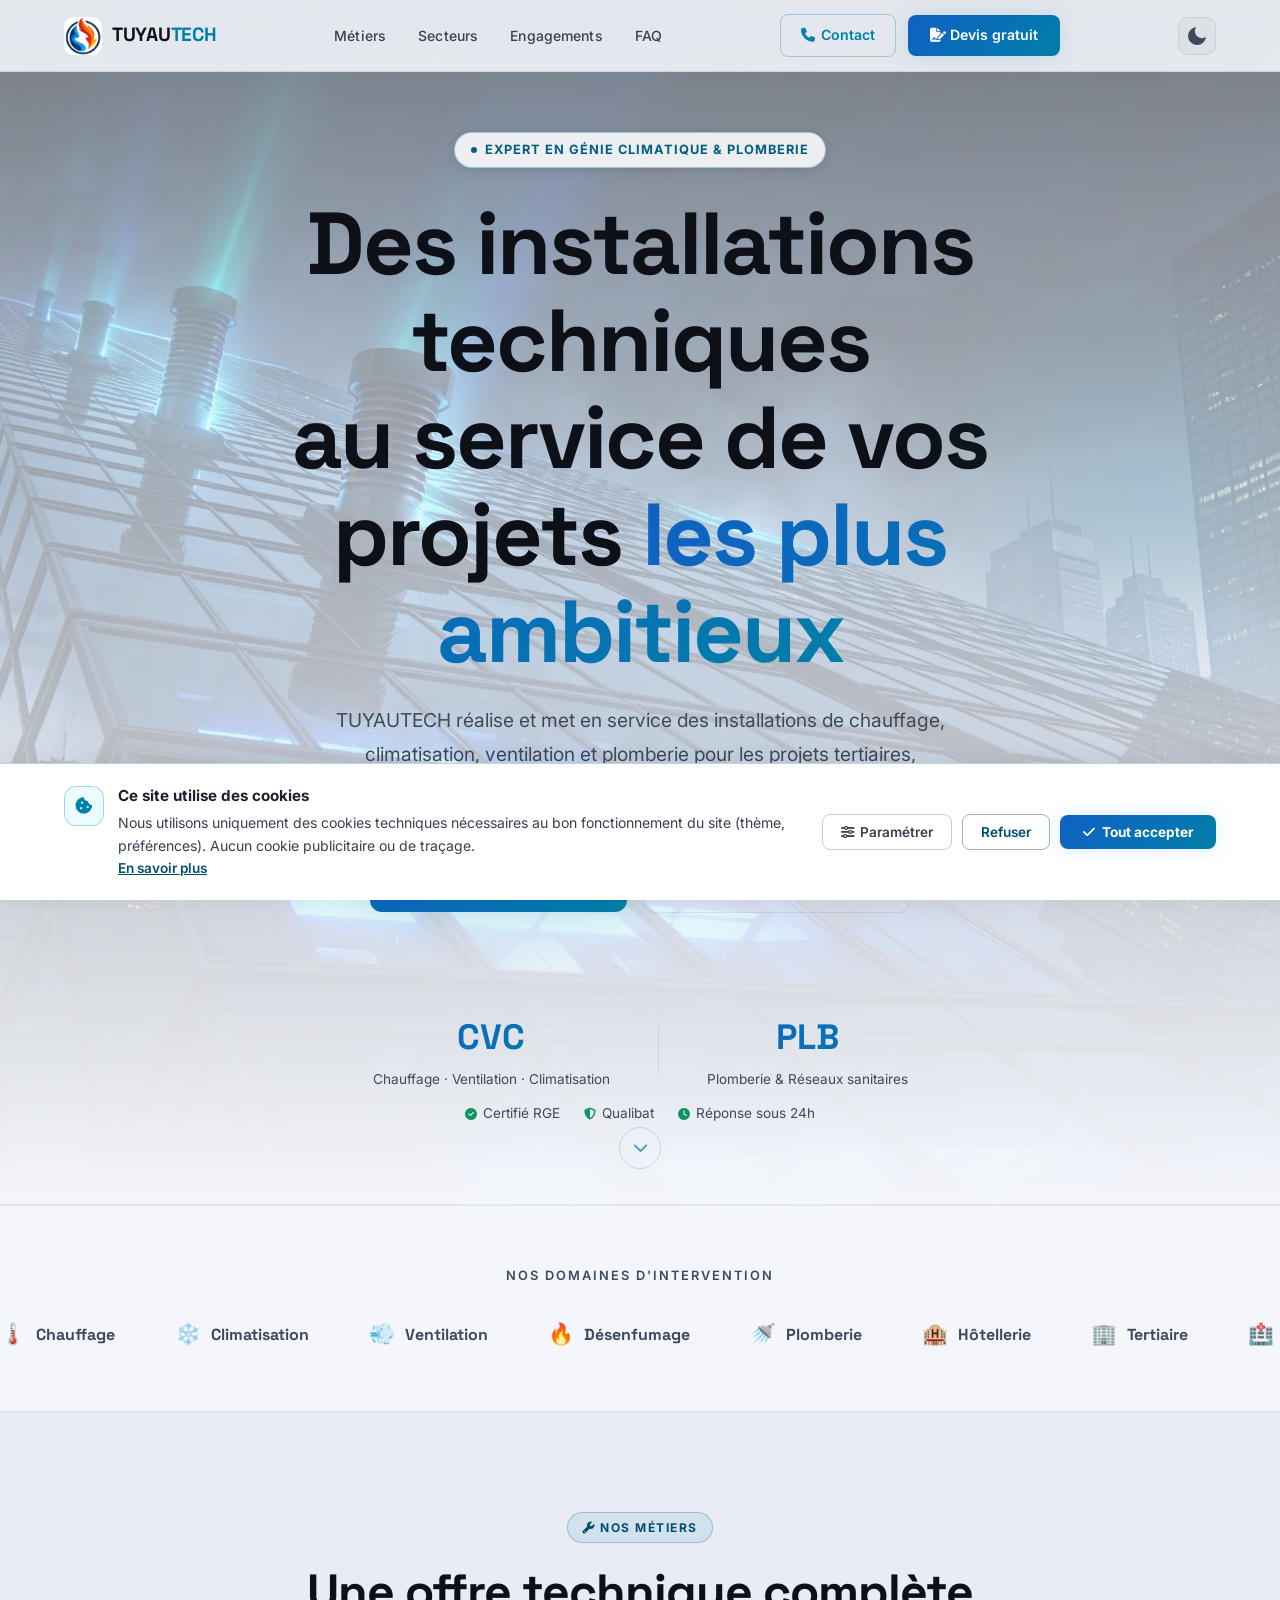
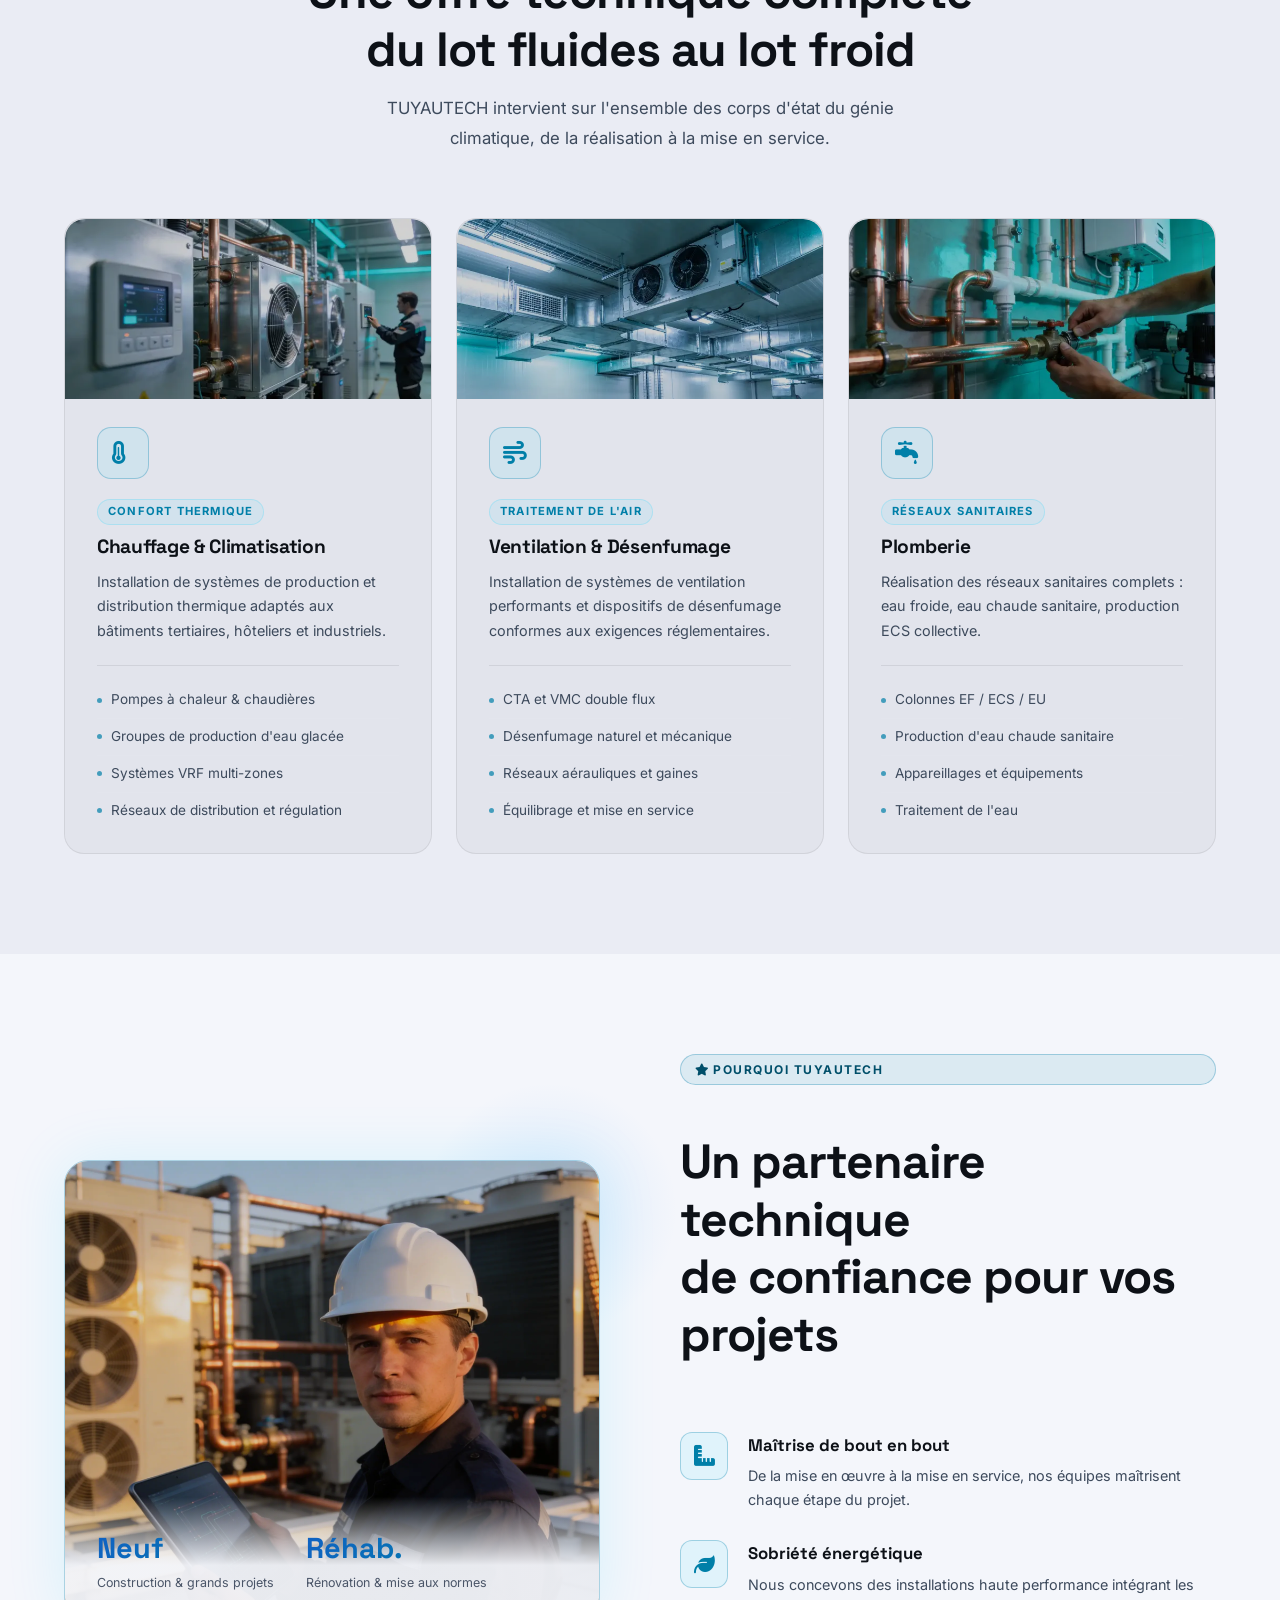
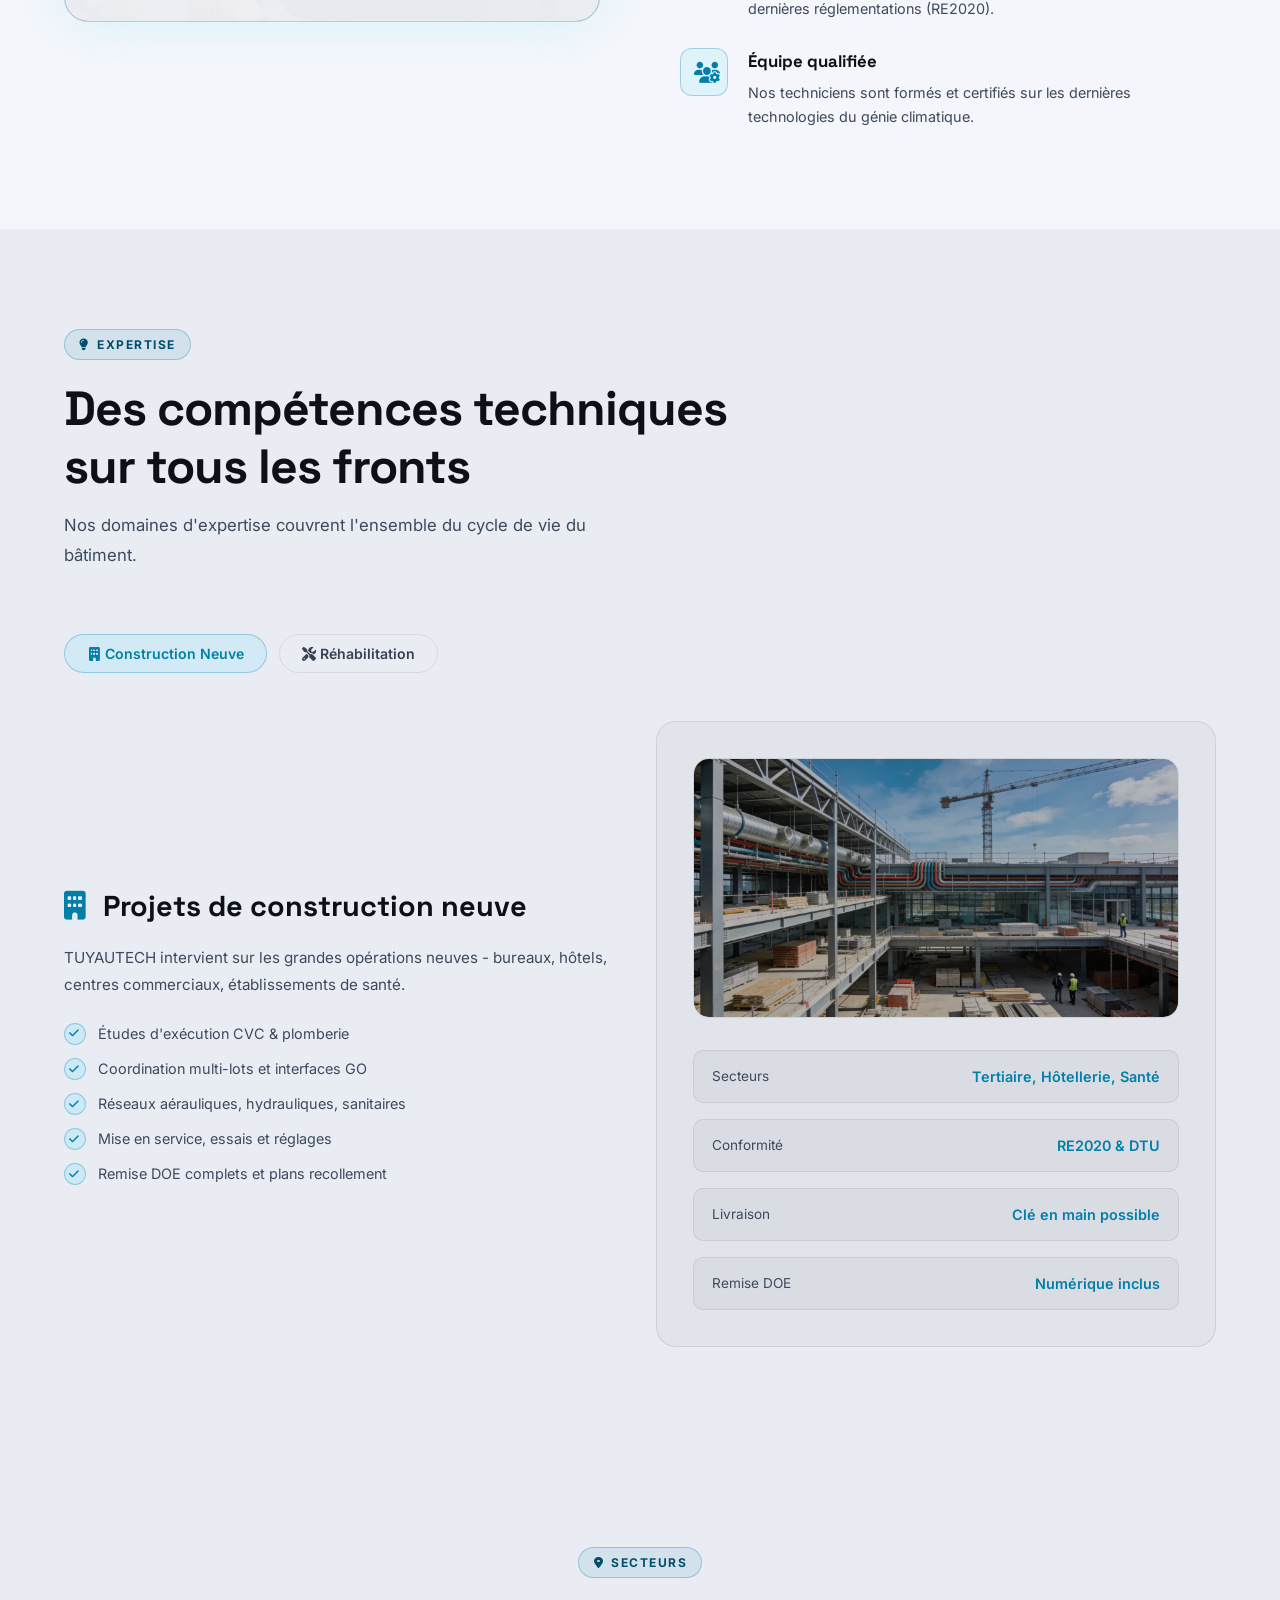
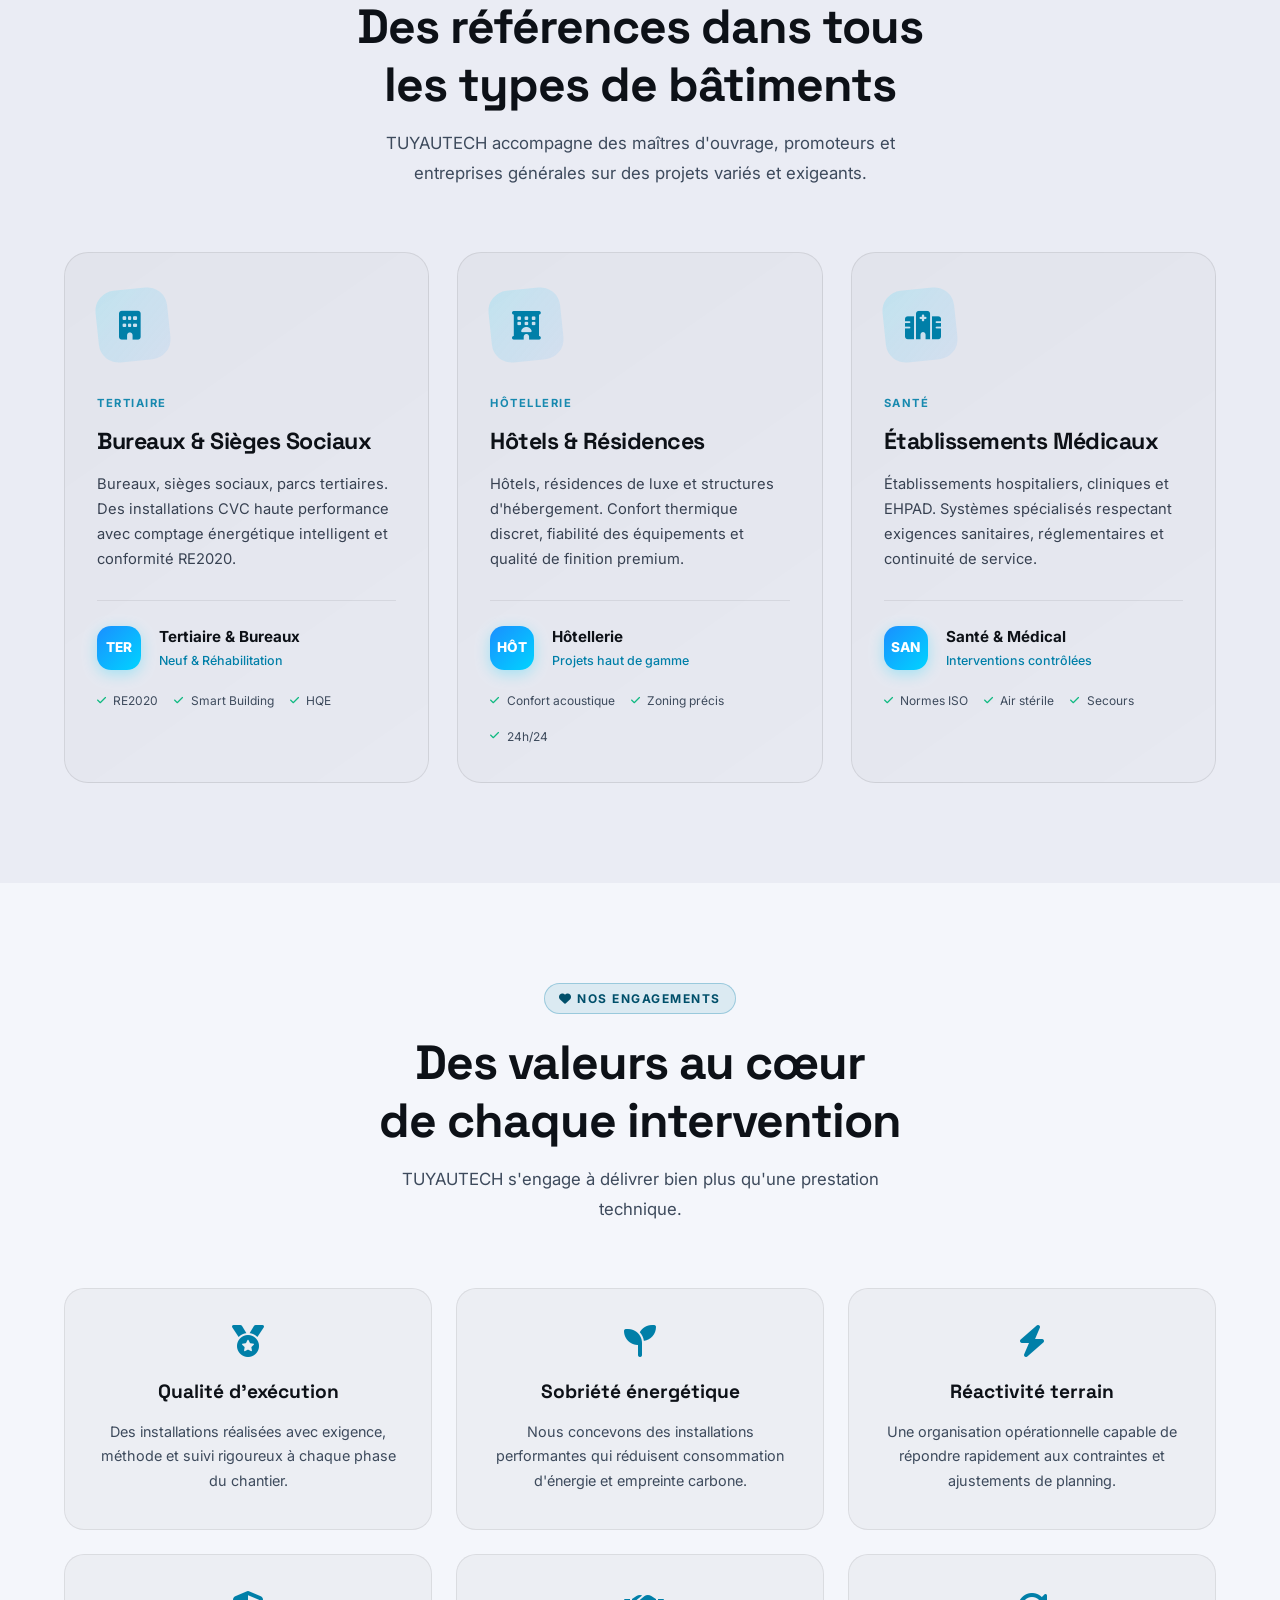
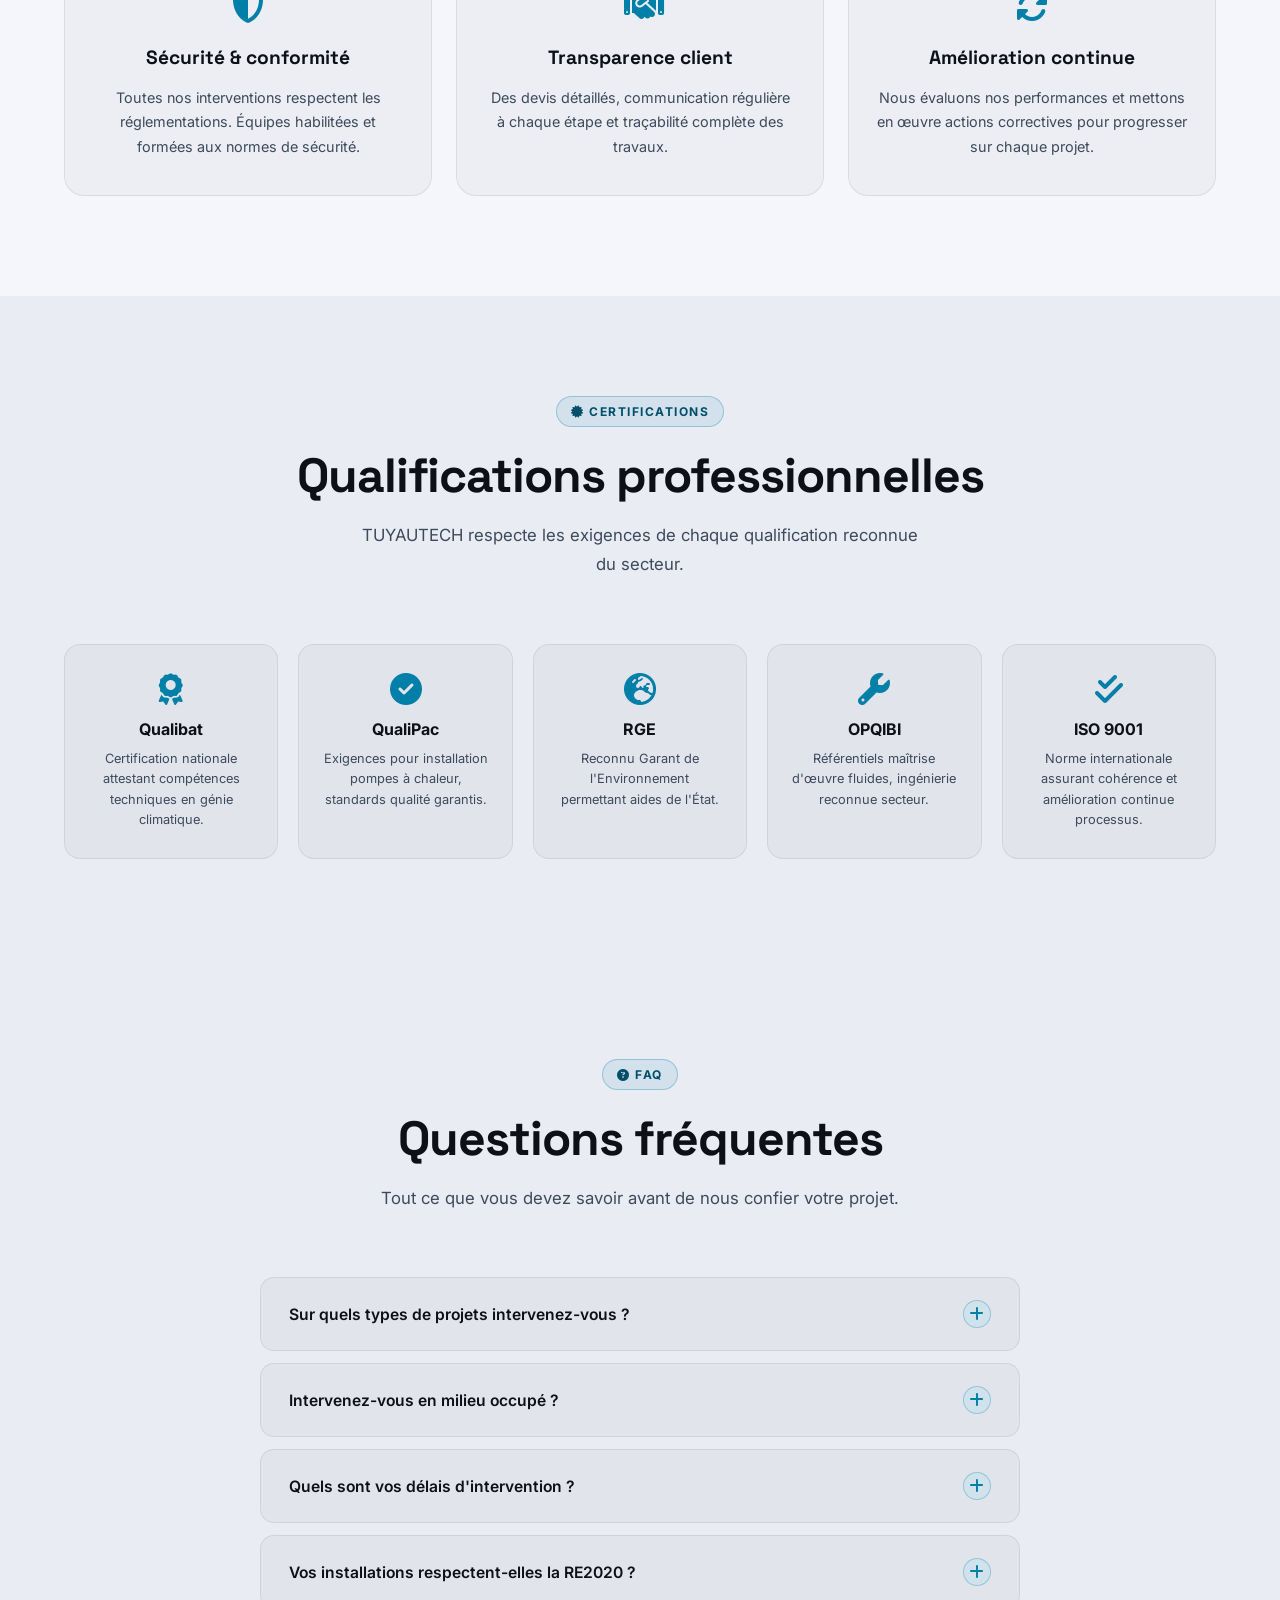
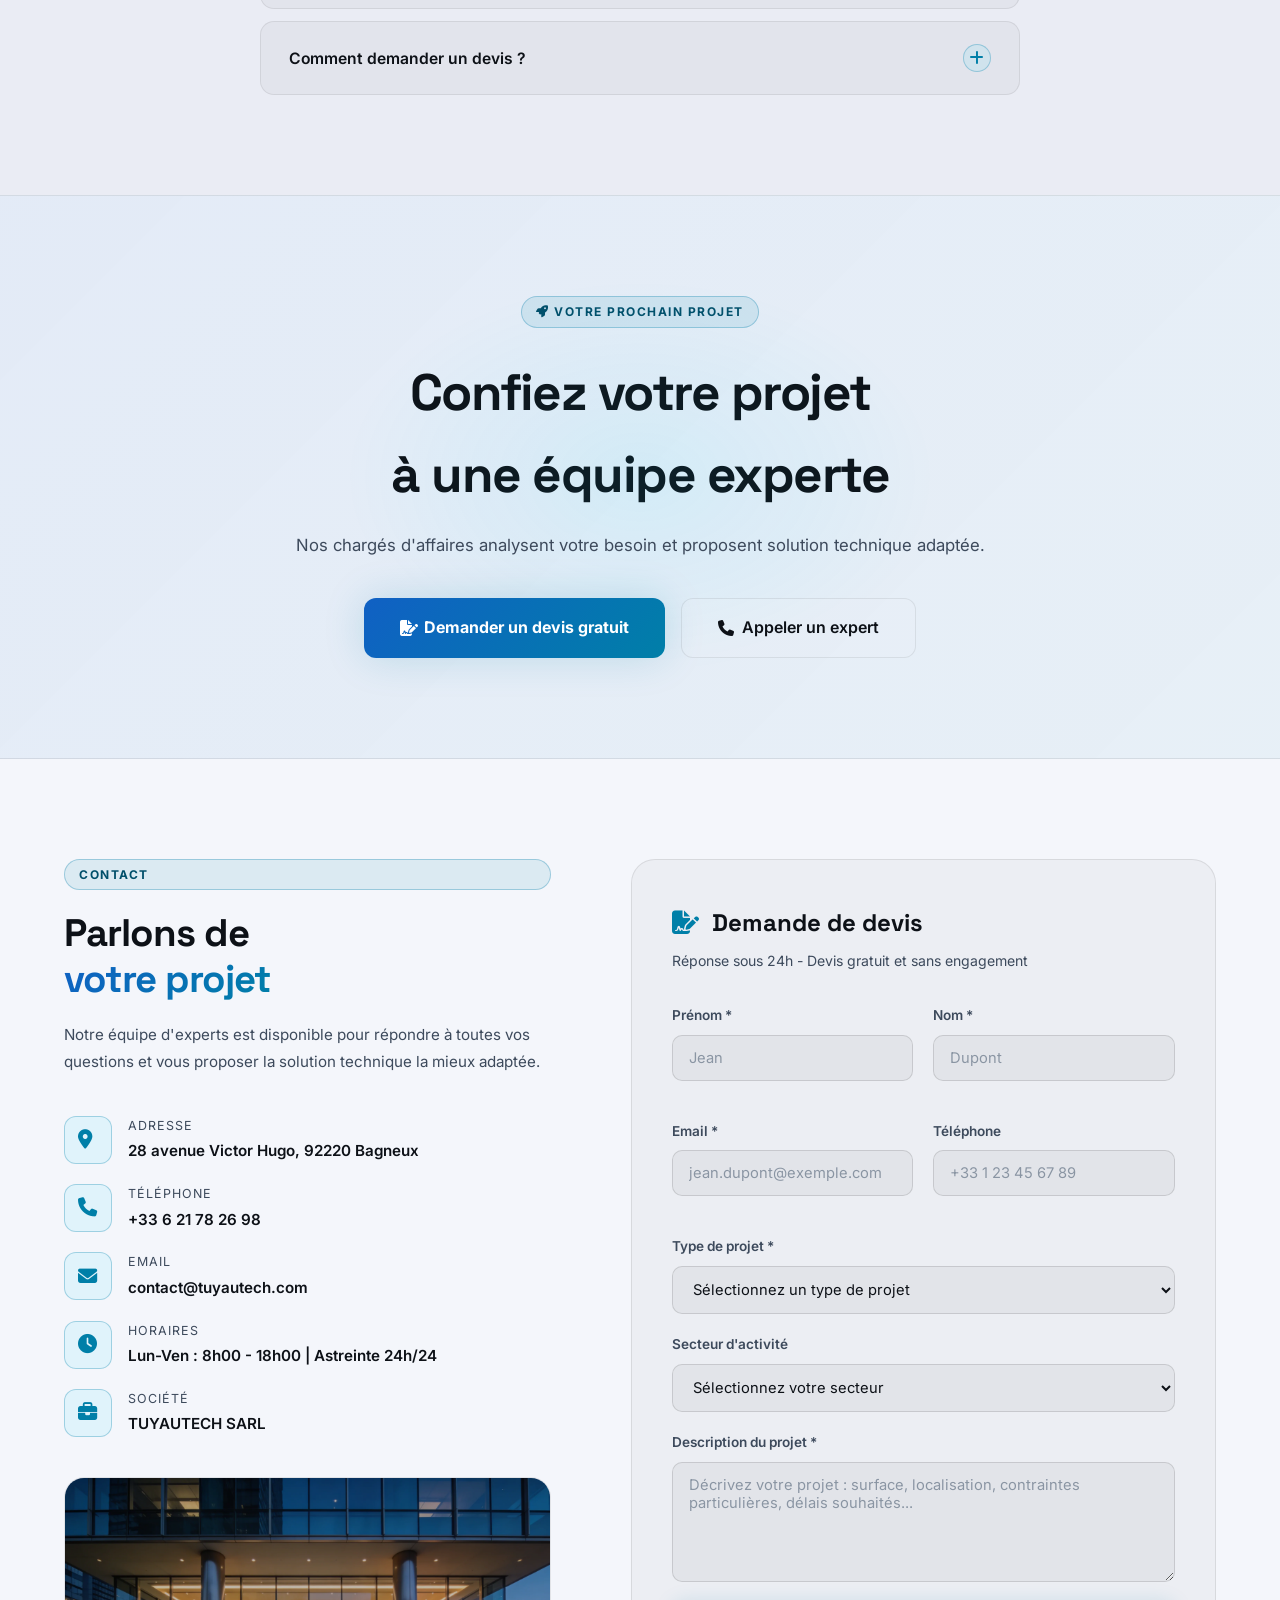
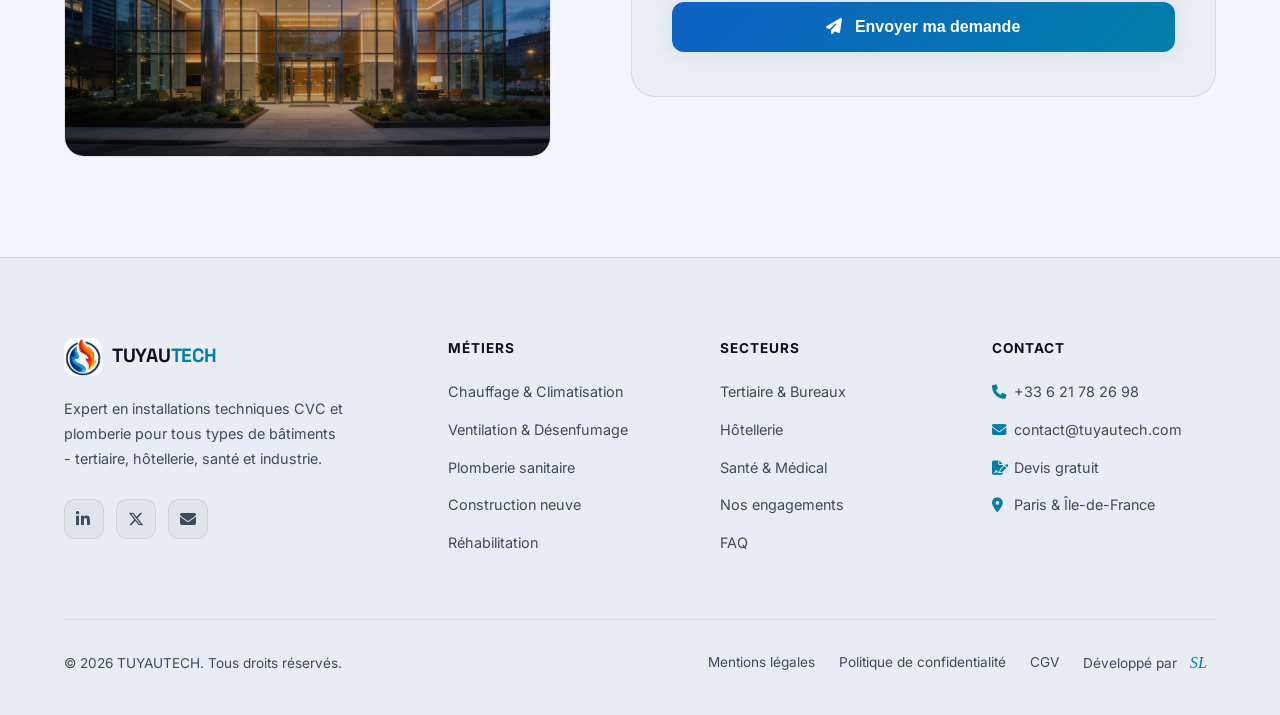
==== commit 93802b34: "Amélioration SEO et UI/UX SEO : suppression du bloc de keyword stuffing, création du site.webmanifes" ====
--- a/index.html
+++ b/index.html
@@ -432,6 +432,10 @@
                 <span class="hero-trust-item"><i class="fa-solid fa-shield-halved"></i> Qualibat</span>
                 <span class="hero-trust-item"><i class="fa-solid fa-clock"></i> Réponse sous 24h</span>
             </div>
+
+            <a href="#metiers" class="hero-scroll-indicator" aria-label="Découvrir nos métiers" aria-hidden="true">
+                <i class="fa-solid fa-chevron-down"></i>
+            </a>
         </section>
 
         <!-- ========== MARQUEE DOMAINES ========== -->
@@ -1037,7 +1041,7 @@
                             </div>
                             <div>
                                 <div class="contact-detail-label">Téléphone</div>
-                                <div class="contact-detail-val">+33 6 21 78 26 98</div>
+                                <a href="tel:+33621782698" class="contact-detail-val">+33 6 21 78 26 98</a>
                             </div>
                         </div>
 
@@ -1047,7 +1051,7 @@
                             </div>
                             <div>
                                 <div class="contact-detail-label">Email</div>
-                                <div class="contact-detail-val">contact@tuyautech.com</div>
+                                <a href="mailto:contact@tuyautech.com" class="contact-detail-val">contact@tuyautech.com</a>
                             </div>
                         </div>
 
@@ -1081,6 +1085,8 @@
                 <!-- Formulaire de contact -->
                 <form class="contact-form fade-up" id="contactForm" novalidate
                     aria-label="Formulaire de demande de devis">
+                    <input type="hidden" name="_subject" value="Nouvelle demande de devis — TUYAUTECH">
+                    <input type="hidden" name="_language" value="fr">
                     <h3 style="font-family:var(--font-display);font-size:1.5rem;font-weight:700;margin-bottom:8px;">
                         <i class="fa-solid fa-file-signature" style="color:var(--accent-cyan);margin-right:10px;"></i>
                         Demande de devis
@@ -1265,24 +1271,6 @@
                 </span>
             </div>
         </div>
-        <div style="display:none;" aria-hidden="true">
-            TUYAUTECH - Entreprise génie climatique CVC et plomberie intervenant dans toute l'Île-de-France :
-            Paris 75001 75002 75003 75004 75005 75006 75007 75008 75009 75010 75011 75012 75013 75014 75015 75016
-            75017
-            75018 75019 75020 -
-            Hauts-de-Seine 92 : Bagneux, Nanterre, Boulogne-Billancourt, Levallois-Perret, Neuilly-sur-Seine,
-            Courbevoie, Issy-les-Moulineaux, Colombes, Rueil-Malmaison, Asnières-sur-Seine, Clichy, Montrouge,
-            Antony,
-            Clamart, Châtillon -
-            Seine-Saint-Denis 93 : Saint-Denis, Montreuil, Aubervilliers, Aulnay-sous-Bois, Noisy-le-Grand, Bobigny,
-            Pantin, Épinay-sur-Seine -
-            Val-de-Marne 94 : Créteil, Vincennes, Ivry-sur-Seine, Champigny-sur-Marne, Vitry-sur-Seine,
-            Saint-Maur-des-Fossés -
-            Yvelines 78 : Versailles, Saint-Germain-en-Laye, Mantes-la-Jolie, Poissy, Sartrouville -
-            Essonne 91 : Évry-Courcouronnes, Corbeil-Essonnes, Palaiseau, Massy, Les Ulis -
-            Val-d'Oise 95 : Cergy, Argenteuil, Sarcelles, Pontoise, Garges-lès-Gonesse -
-            Seine-et-Marne 77 : Melun, Meaux, Chelles, Marne-la-Vallée, Lagny-sur-Marne
-        </div>
     </footer>
 
     <!-- Bouton Retour en haut -->
--- a/style.css
+++ b/style.css
@@ -845,6 +845,49 @@
   background-repeat: no-repeat;
 }
 
+/* Hero scroll indicator */
+.hero-scroll-indicator {
+  position: absolute;
+  bottom: 36px;
+  left: 50%;
+  transform: translateX(-50%);
+  width: 42px;
+  height: 42px;
+  border-radius: 50%;
+  border: 1px solid var(--border-accent);
+  color: var(--accent-cyan);
+  display: flex;
+  align-items: center;
+  justify-content: center;
+  text-decoration: none;
+  font-size: 0.95rem;
+  animation: bounce-arrow 2.2s ease-in-out infinite;
+  transition: background var(--transition-fast), opacity var(--transition-base);
+  opacity: 0.7;
+  z-index: 2;
+}
+
+.hero-scroll-indicator:hover {
+  background: var(--accent-glow);
+  opacity: 1;
+}
+
+.hero-scroll-indicator.hidden {
+  opacity: 0;
+  pointer-events: none;
+}
+
+@keyframes bounce-arrow {
+  0%, 100% { transform: translateX(-50%) translateY(0); }
+  50% { transform: translateX(-50%) translateY(7px); }
+}
+
+@media (prefers-reduced-motion: reduce) {
+  .hero-scroll-indicator {
+    animation: none;
+  }
+}
+
 /* ============================================
        SECTIONS COMMUNES
        ============================================ */
@@ -1260,7 +1303,7 @@
   color: var(--accent-cyan);
 }
 
-.why-feature-text h4 {
+.why-feature-text h3 {
   font-family: var(--font-display);
   font-size: 1.05rem;
   font-weight: 700;
@@ -1907,6 +1950,11 @@
   font-weight: 600;
   color: var(--text-primary);
   text-decoration: none;
+  transition: color var(--transition-fast);
+}
+
+a.contact-detail-val:hover {
+  color: var(--accent-cyan);
 }
 
 .contact-side-img {
@@ -2294,7 +2342,7 @@
   opacity: 0;
   visibility: hidden;
   transform: translateY(20px);
-  transition: atransform var(--transition-base), opacity var(--transition-base), visibility var(--transition-base);
+  transition: transform var(--transition-base), opacity var(--transition-base), visibility var(--transition-base);
   z-index: 999;
   box-shadow: var(--shadow-glow-sm);
 }
--- a/style.css
+++ b/style.css
@@ -845,6 +845,49 @@
   background-repeat: no-repeat;
 }
 
+/* Hero scroll indicator */
+.hero-scroll-indicator {
+  position: absolute;
+  bottom: 36px;
+  left: 50%;
+  transform: translateX(-50%);
+  width: 42px;
+  height: 42px;
+  border-radius: 50%;
+  border: 1px solid var(--border-accent);
+  color: var(--accent-cyan);
+  display: flex;
+  align-items: center;
+  justify-content: center;
+  text-decoration: none;
+  font-size: 0.95rem;
+  animation: bounce-arrow 2.2s ease-in-out infinite;
+  transition: background var(--transition-fast), opacity var(--transition-base);
+  opacity: 0.7;
+  z-index: 2;
+}
+
+.hero-scroll-indicator:hover {
+  background: var(--accent-glow);
+  opacity: 1;
+}
+
+.hero-scroll-indicator.hidden {
+  opacity: 0;
+  pointer-events: none;
+}
+
+@keyframes bounce-arrow {
+  0%, 100% { transform: translateX(-50%) translateY(0); }
+  50% { transform: translateX(-50%) translateY(7px); }
+}
+
+@media (prefers-reduced-motion: reduce) {
+  .hero-scroll-indicator {
+    animation: none;
+  }
+}
+
 /* ============================================
        SECTIONS COMMUNES
        ============================================ */
@@ -1260,7 +1303,7 @@
   color: var(--accent-cyan);
 }
 
-.why-feature-text h4 {
+.why-feature-text h3 {
   font-family: var(--font-display);
   font-size: 1.05rem;
   font-weight: 700;
@@ -1907,6 +1950,11 @@
   font-weight: 600;
   color: var(--text-primary);
   text-decoration: none;
+  transition: color var(--transition-fast);
+}
+
+a.contact-detail-val:hover {
+  color: var(--accent-cyan);
 }
 
 .contact-side-img {
@@ -2294,7 +2342,7 @@
   opacity: 0;
   visibility: hidden;
   transform: translateY(20px);
-  transition: atransform var(--transition-base), opacity var(--transition-base), visibility var(--transition-base);
+  transition: transform var(--transition-base), opacity var(--transition-base), visibility var(--transition-base);
   z-index: 999;
   box-shadow: var(--shadow-glow-sm);
 }
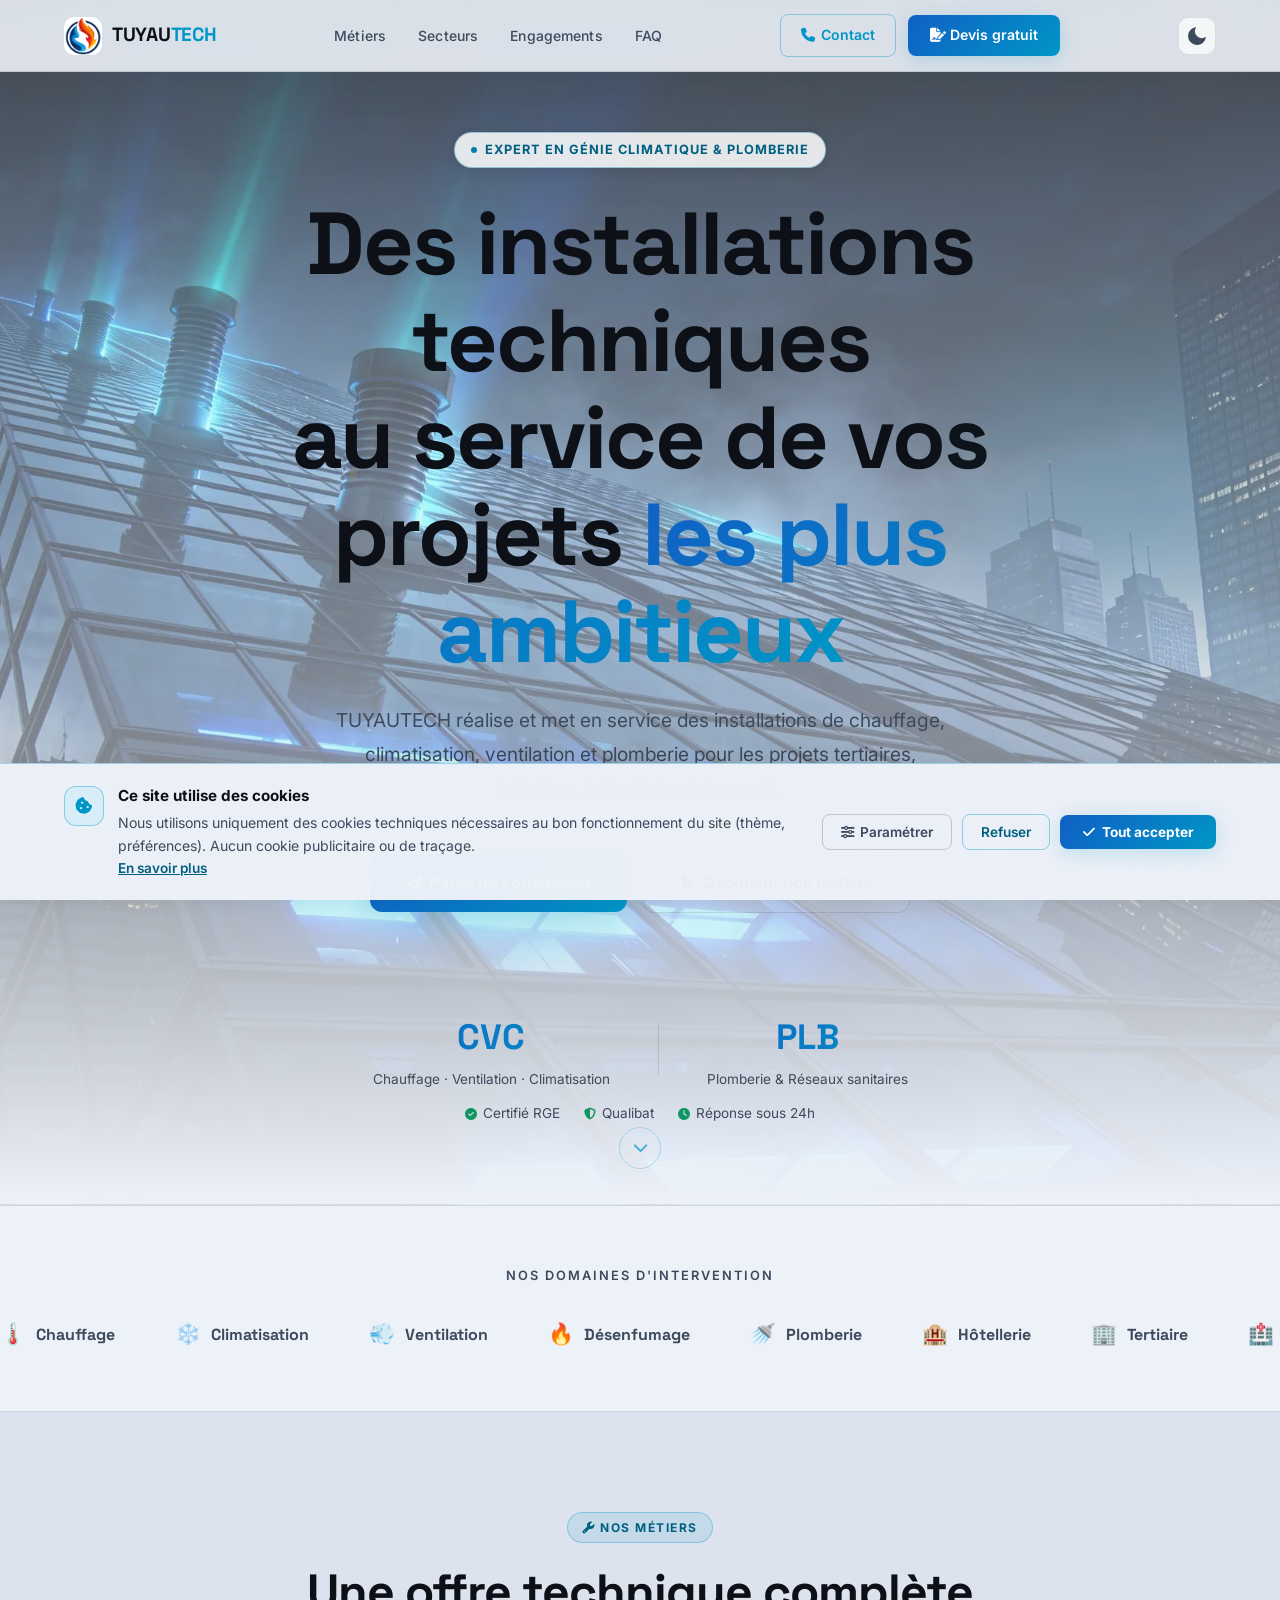
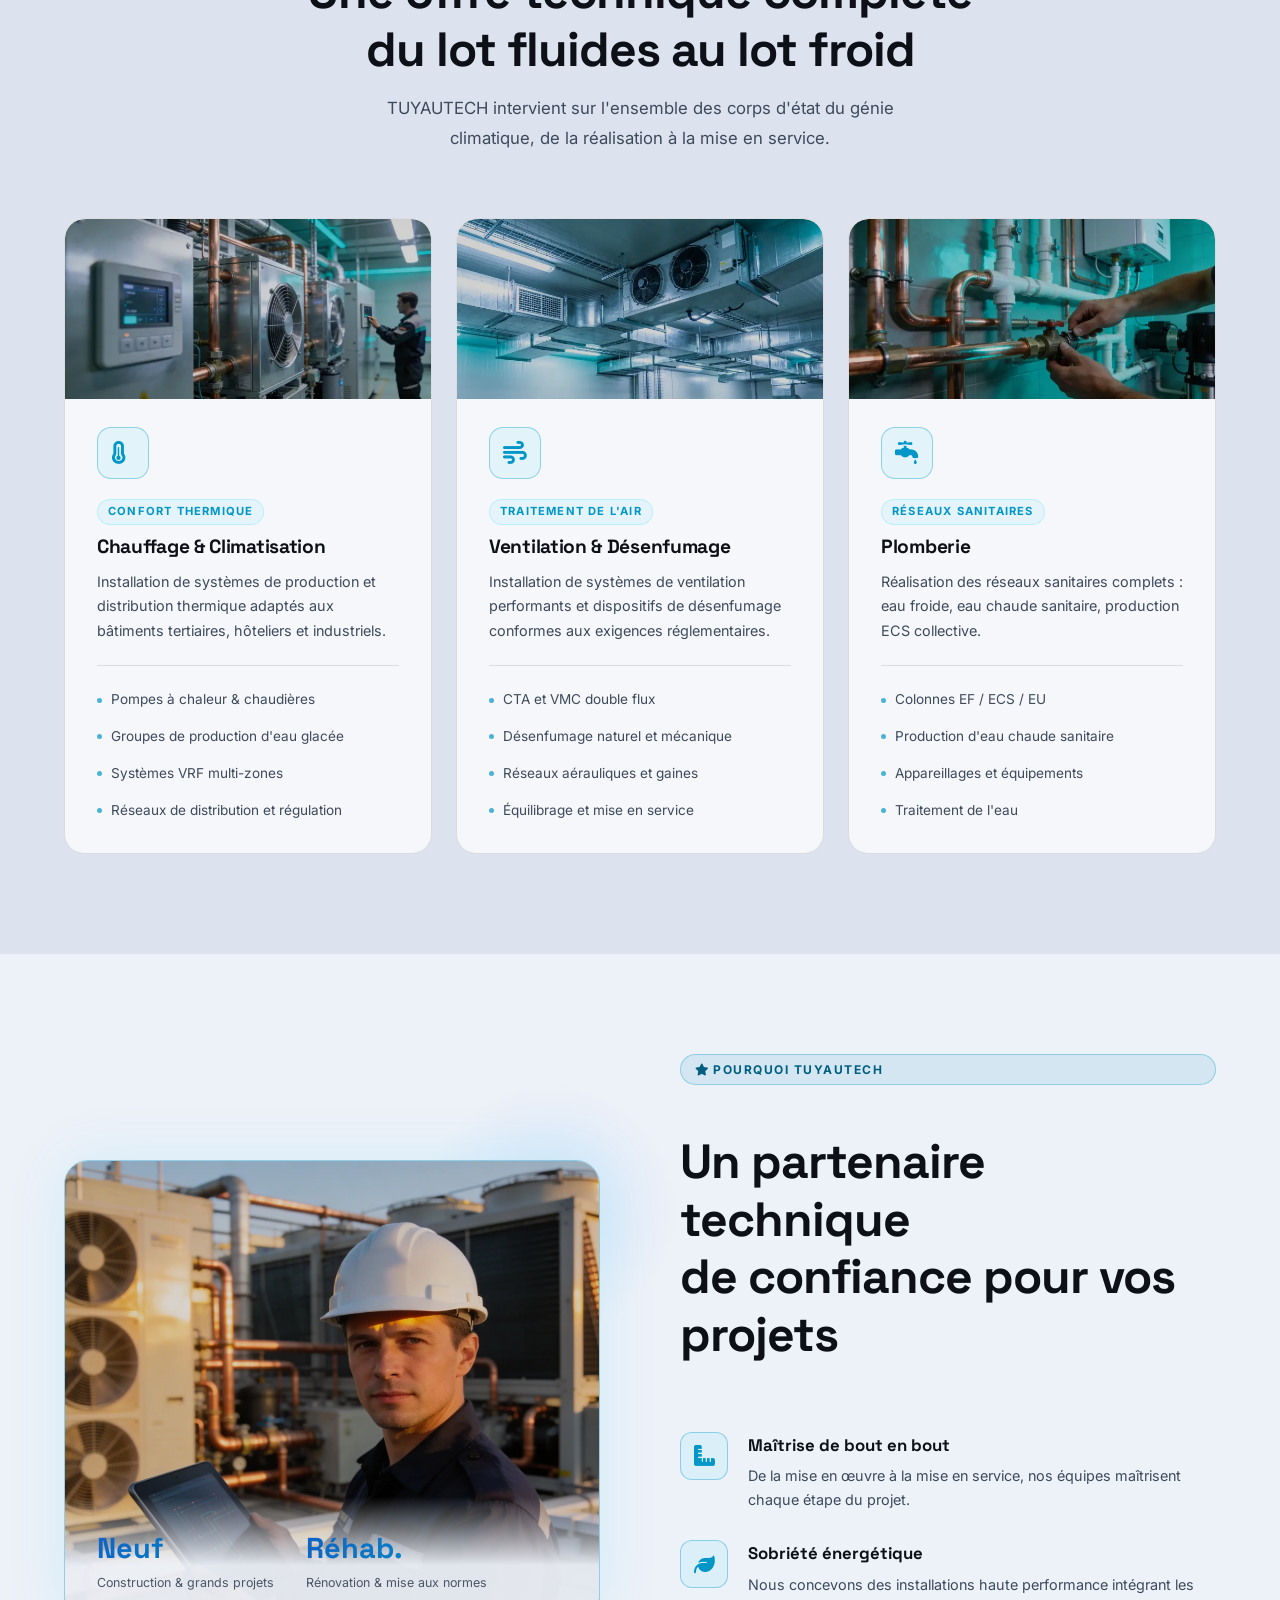
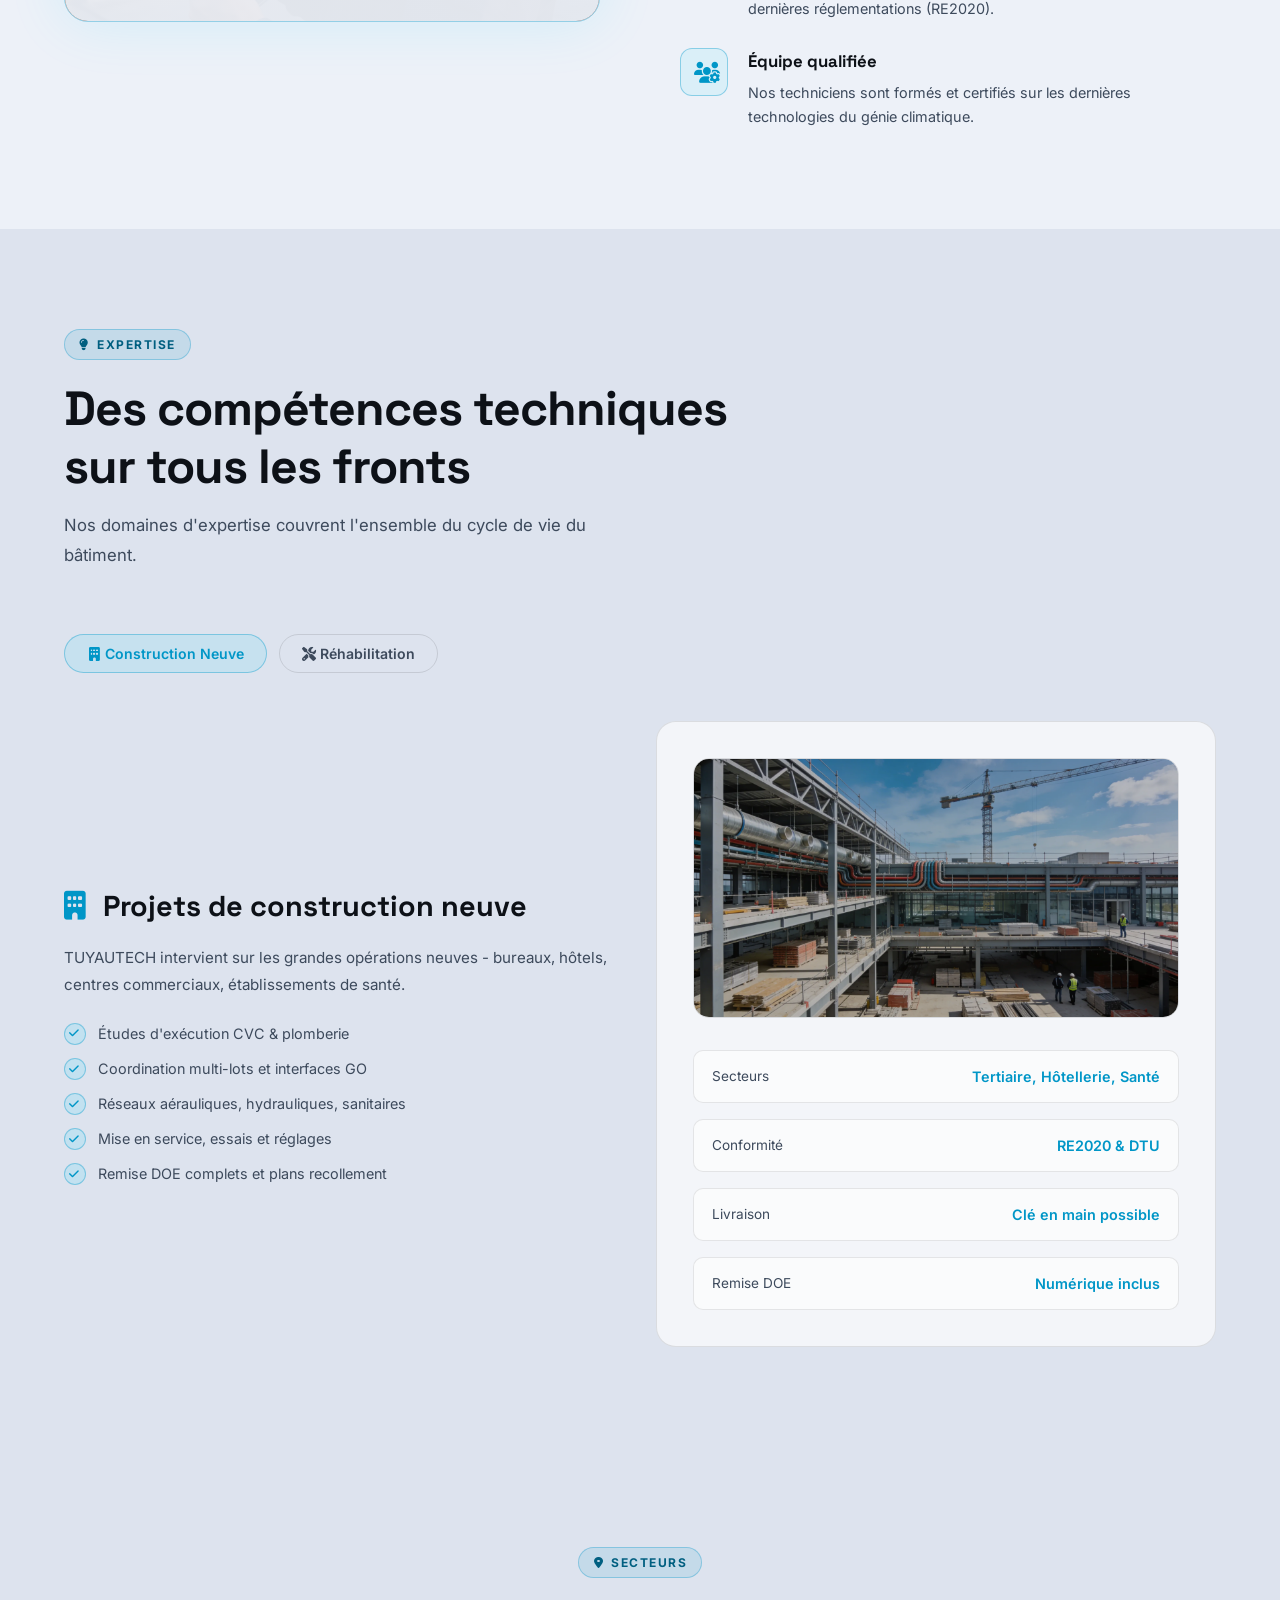
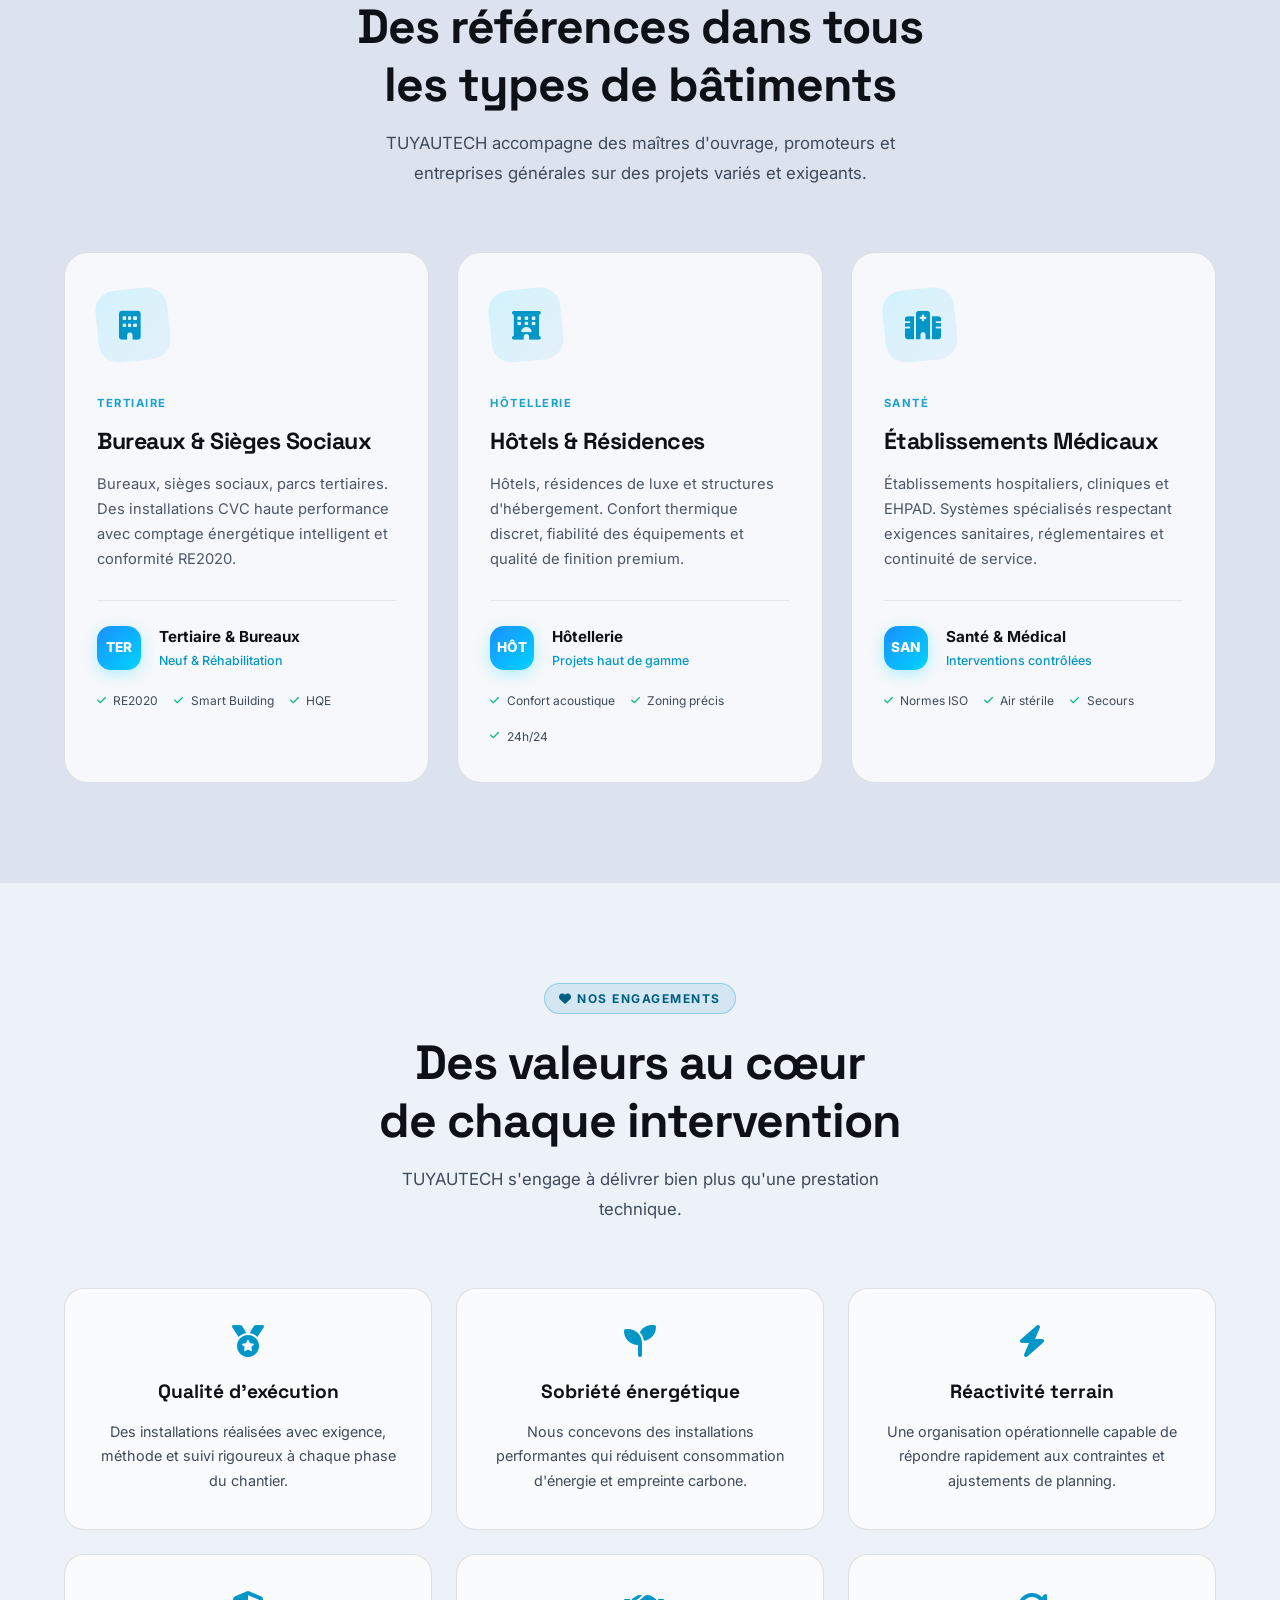
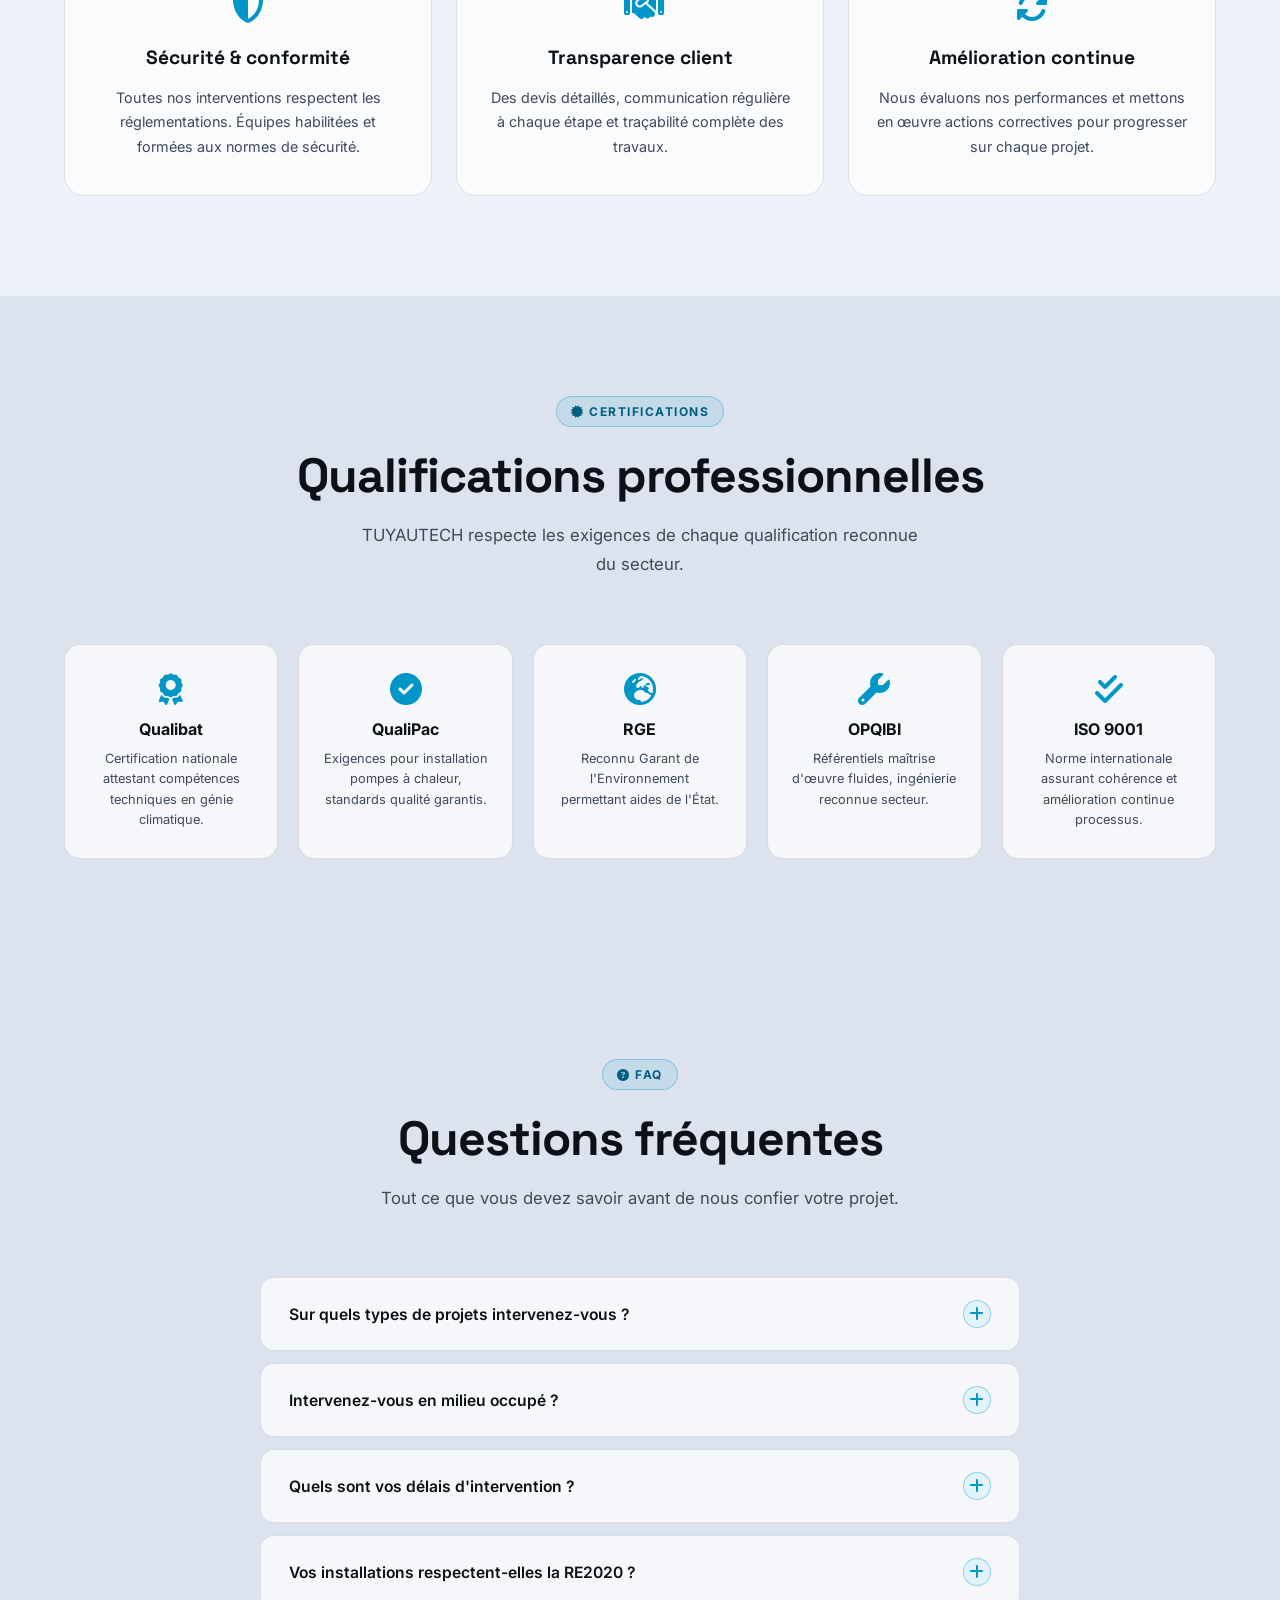
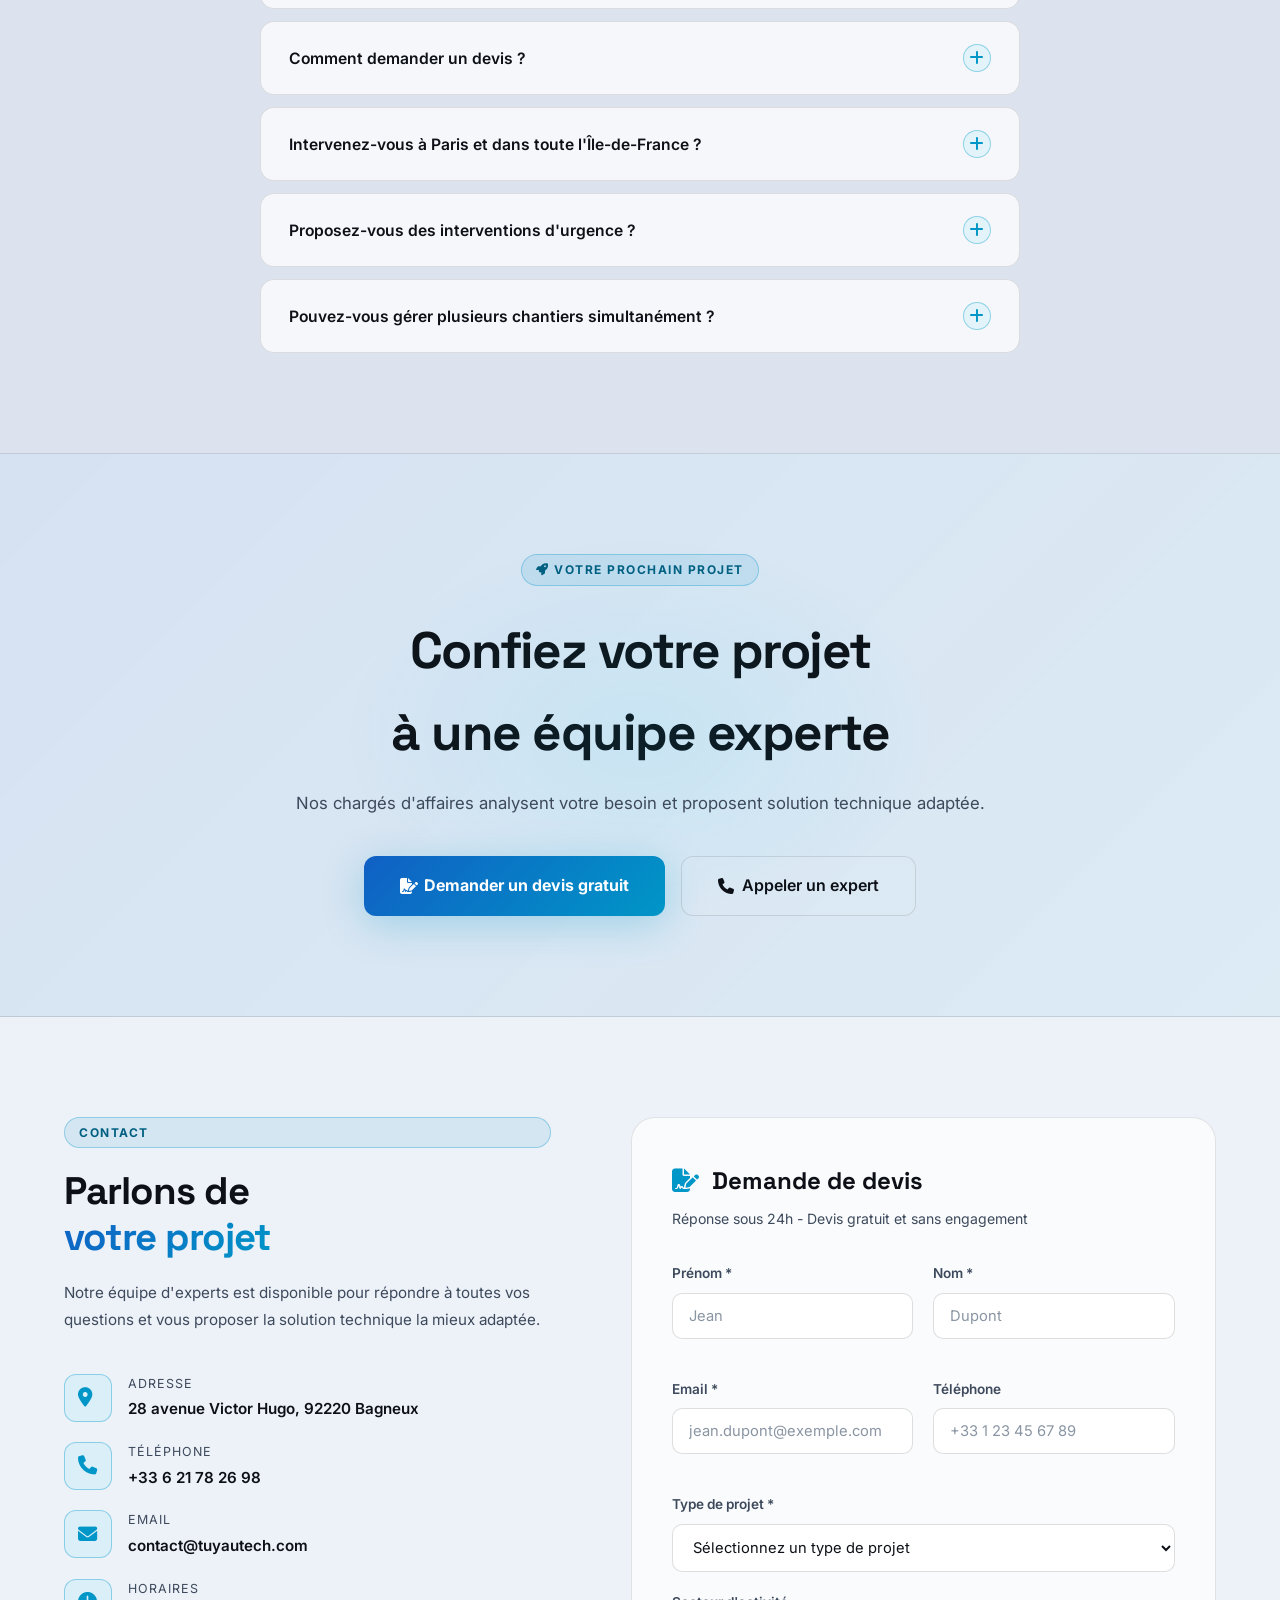
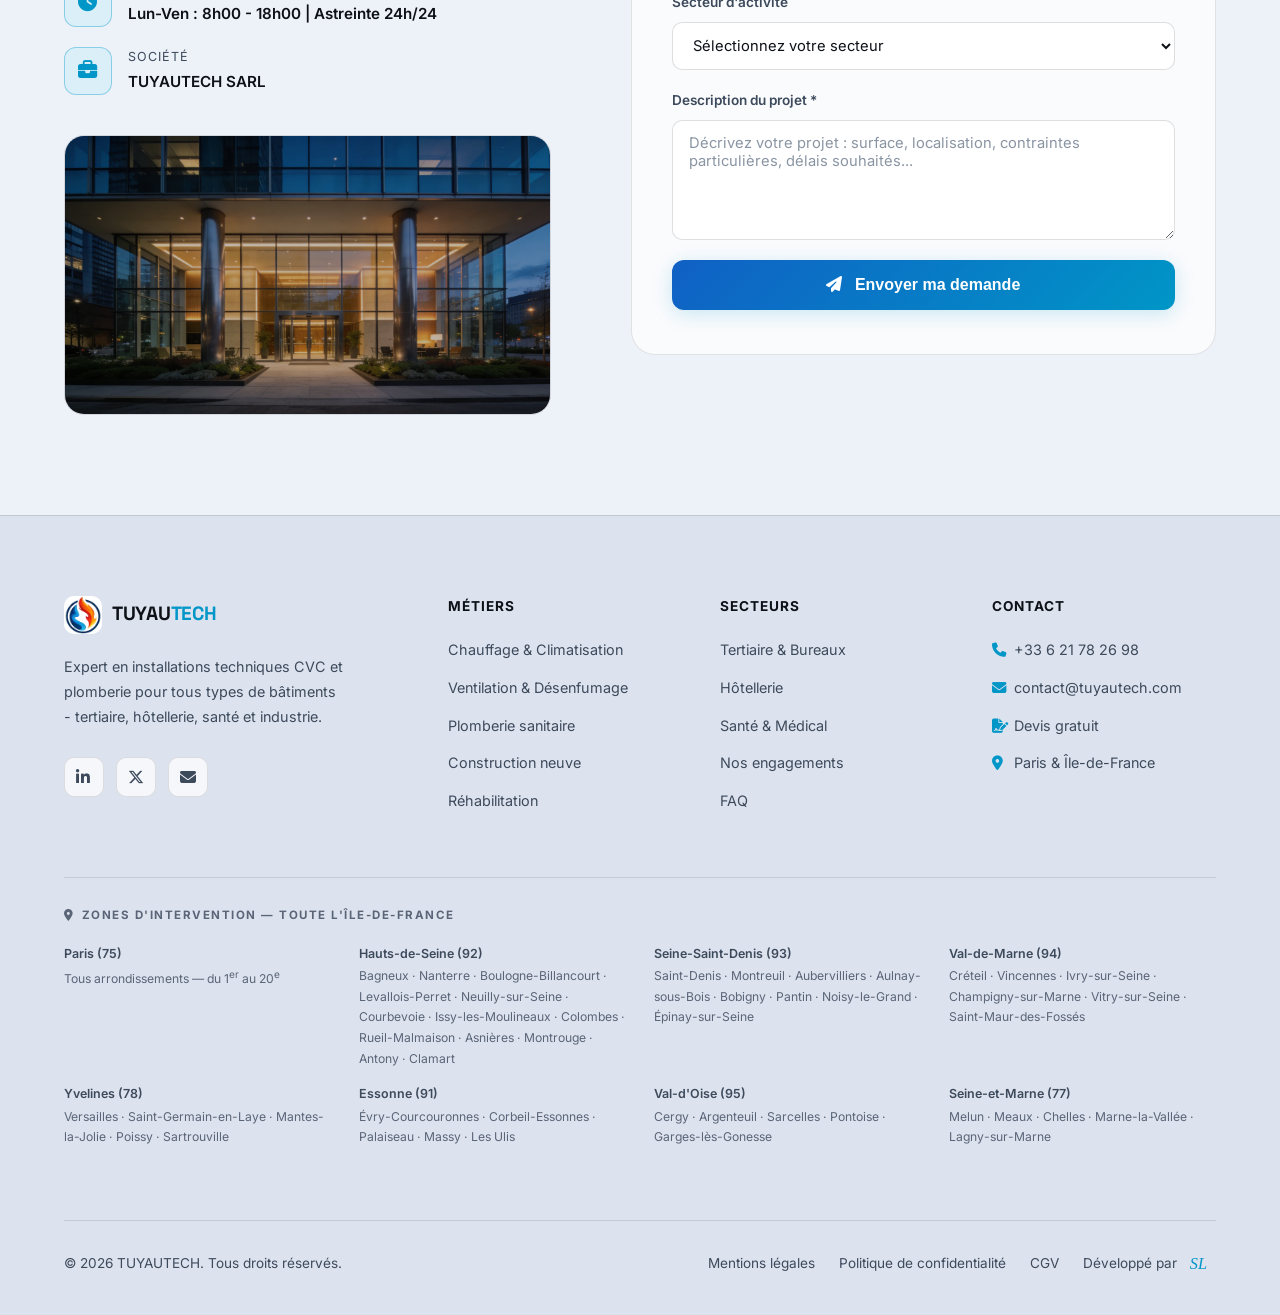
==== commit 631a1c02: "SEO local maximal — Paris et Île-de-France Title : ajout de Paris explicitement, méta description av" ====
--- a/index.html
+++ b/index.html
@@ -8,11 +8,11 @@
     <!-- ═══════════════════════════════════════════
        SEO PRINCIPAL
   ═══════════════════════════════════════════ -->
-    <title>TUYAUTECH - Génie Climatique CVC & Plomberie Île-de-France | Devis Gratuit</title>
+    <title>TUYAUTECH - CVC & Plomberie Paris Île-de-France | Expert Génie Climatique | Devis Gratuit</title>
     <meta name="description"
-        content="TUYAUTECH, expert en génie climatique CVC et plomberie en Île-de-France. Installation chauffage, climatisation, ventilation, désenfumage pour projets tertiaires, hôteliers et industriels. Certifié RGE Qualibat. Devis gratuit sous 24h.">
+        content="TUYAUTECH, expert CVC et plomberie à Paris et en Île-de-France (75, 92, 93, 94, 78, 91, 95, 77). Installation chauffage, climatisation, ventilation, désenfumage pour projets tertiaires, hôteliers et industriels. Certifié RGE Qualibat. Devis gratuit sous 24h.">
     <meta name="keywords"
-        content="génie climatique Île-de-France, CVC Paris, plomberie tertiaire, chauffage ventilation climatisation, entreprise CVC 92, installation CVC Paris, désenfumage Île-de-France, RE2020 CVC, Qualibat génie climatique, plomberie industrielle Paris, TUYAUTECH, CVC Bagneux, chauffage tertiaire Paris, climatisation hôtel Paris, ventilation désenfumage Île-de-France, installation pompe à chaleur, VRF multi-zones, VMC double flux, devis CVC Île-de-France">
+        content="génie climatique Paris, CVC Île-de-France, plomberie tertiaire Paris, chauffage ventilation climatisation Paris, entreprise CVC 92 93 94 75, installation CVC Paris, désenfumage Paris Île-de-France, RE2020 CVC, Qualibat génie climatique, plomberie industrielle Paris, TUYAUTECH, CVC Bagneux, CVC Nanterre, CVC Boulogne-Billancourt, chauffage tertiaire Paris, climatisation hôtel Paris, ventilation désenfumage Île-de-France, installation pompe à chaleur, VRF multi-zones, VMC double flux, devis CVC Paris, devis plomberie Île-de-France, génie climatique 92, génie climatique 93, génie climatique 94">
     <meta name="author" content="TUYAUTECH SARL">
     <meta name="robots" content="index, follow, max-snippet:-1, max-image-preview:large, max-video-preview:-1">
     <meta name="googlebot" content="index, follow">
@@ -57,6 +57,11 @@
     <meta name="theme-color" content="#00d4ff">
 
     <!-- ═══════════════════════════════════════════
+       PRELOAD LCP (hero image)
+  ═══════════════════════════════════════════ -->
+    <link rel="preload" as="image" href="images/hero-bg.webp" fetchpriority="high">
+
+    <!-- ═══════════════════════════════════════════
        PRECONNECT
   ═══════════════════════════════════════════ -->
     <link rel="preconnect" href="https://fonts.googleapis.com">
@@ -101,6 +106,20 @@
        DONNÉES STRUCTURÉES JSON-LD (SEO LOCAL + RICH RESULTS)
   ═══════════════════════════════════════════ -->
 
+    <!-- Schema 0 : WebSite -->
+    <script type="application/ld+json">
+  {
+    "@context": "https://schema.org",
+    "@type": "WebSite",
+    "@id": "https://www.tuyautech.com/#website",
+    "url": "https://www.tuyautech.com",
+    "name": "TUYAUTECH",
+    "description": "Expert en génie climatique CVC et plomberie à Paris et en Île-de-France — Installation chauffage, climatisation, ventilation, désenfumage pour projets tertiaires, hôteliers et industriels.",
+    "inLanguage": "fr-FR",
+    "publisher": { "@id": "https://www.tuyautech.com/#business" }
+  }
+  </script>
+
     <!-- Schema 1 : LocalBusiness / HVACBusiness -->
     <script type="application/ld+json">
   {
@@ -109,7 +128,7 @@
     "@id": "https://www.tuyautech.com/#business",
     "name": "TUYAUTECH",
     "legalName": "TUYAUTECH SARL",
-    "description": "TUYAUTECH est une entreprise spécialisée en génie climatique CVC (Chauffage, Ventilation, Climatisation) et plomberie intervenant sur toute l'Île-de-France pour des projets tertiaires, hôteliers, industriels et de santé.",
+    "description": "TUYAUTECH est une entreprise spécialisée en génie climatique CVC (Chauffage, Ventilation, Climatisation) et plomberie intervenant sur Paris et toute l'Île-de-France pour des projets tertiaires, hôteliers, industriels et de santé.",
     "url": "https://www.tuyautech.com",
     "logo": "https://www.tuyautech.com/images/logo.png",
     "image": [
@@ -130,6 +149,34 @@
       "@type": "GeoCoordinates",
       "latitude": 48.7953,
       "longitude": 2.3077
+    },
+    "hasMap": "https://maps.google.com/?q=28+avenue+Victor+Hugo+92220+Bagneux",
+    "contactPoint": {
+      "@type": "ContactPoint",
+      "telephone": "+33621782698",
+      "email": "contact@tuyautech.com",
+      "contactType": "customer service",
+      "availableLanguage": "French",
+      "hoursAvailable": {
+        "@type": "OpeningHoursSpecification",
+        "dayOfWeek": ["Monday","Tuesday","Wednesday","Thursday","Friday"],
+        "opens": "08:00",
+        "closes": "18:00"
+      }
+    },
+    "serviceArea": {
+      "@type": "AdministrativeArea",
+      "name": "Île-de-France",
+      "containsPlace": [
+        { "@type": "AdministrativeArea", "name": "Paris" },
+        { "@type": "AdministrativeArea", "name": "Hauts-de-Seine" },
+        { "@type": "AdministrativeArea", "name": "Seine-Saint-Denis" },
+        { "@type": "AdministrativeArea", "name": "Val-de-Marne" },
+        { "@type": "AdministrativeArea", "name": "Yvelines" },
+        { "@type": "AdministrativeArea", "name": "Essonne" },
+        { "@type": "AdministrativeArea", "name": "Val-d'Oise" },
+        { "@type": "AdministrativeArea", "name": "Seine-et-Marne" }
+      ]
     },
     "areaServed": [
       { "@type": "City", "name": "Paris" },
@@ -152,6 +199,29 @@
       { "@type": "City", "name": "Neuilly-sur-Seine" },
       { "@type": "City", "name": "Colombes" },
       { "@type": "City", "name": "Rueil-Malmaison" },
+      { "@type": "City", "name": "Asnières-sur-Seine" },
+      { "@type": "City", "name": "Montrouge" },
+      { "@type": "City", "name": "Antony" },
+      { "@type": "City", "name": "Clamart" },
+      { "@type": "City", "name": "Aubervilliers" },
+      { "@type": "City", "name": "Aulnay-sous-Bois" },
+      { "@type": "City", "name": "Bobigny" },
+      { "@type": "City", "name": "Pantin" },
+      { "@type": "City", "name": "Ivry-sur-Seine" },
+      { "@type": "City", "name": "Vitry-sur-Seine" },
+      { "@type": "City", "name": "Champigny-sur-Marne" },
+      { "@type": "City", "name": "Saint-Maur-des-Fossés" },
+      { "@type": "City", "name": "Saint-Germain-en-Laye" },
+      { "@type": "City", "name": "Poissy" },
+      { "@type": "City", "name": "Sartrouville" },
+      { "@type": "City", "name": "Palaiseau" },
+      { "@type": "City", "name": "Massy" },
+      { "@type": "City", "name": "Corbeil-Essonnes" },
+      { "@type": "City", "name": "Pontoise" },
+      { "@type": "City", "name": "Sarcelles" },
+      { "@type": "City", "name": "Meaux" },
+      { "@type": "City", "name": "Chelles" },
+      { "@type": "City", "name": "Lagny-sur-Marne" },
       { "@type": "AdministrativeArea", "name": "Paris (75)" },
       { "@type": "AdministrativeArea", "name": "Hauts-de-Seine (92)" },
       { "@type": "AdministrativeArea", "name": "Seine-Saint-Denis (93)" },
@@ -304,6 +374,30 @@
           "@type": "Answer",
           "text": "TUYAUTECH intervient dans toute l'Île-de-France : Paris (75), Hauts-de-Seine (92), Seine-Saint-Denis (93), Val-de-Marne (94), Yvelines (78), Essonne (91), Val-d'Oise (95) et Seine-et-Marne (77). Bagneux, Nanterre, Boulogne-Billancourt, Versailles, Créteil, Évry, Cergy, Marne-la-Vallée et toutes les communes de la région."
         }
+      },
+      {
+        "@type": "Question",
+        "name": "TUYAUTECH intervient-il à Paris intramuros et en petite couronne ?",
+        "acceptedAnswer": {
+          "@type": "Answer",
+          "text": "Oui, TUYAUTECH intervient dans tous les arrondissements de Paris (75001 à 75020) ainsi que dans toute la petite couronne : Hauts-de-Seine (92), Seine-Saint-Denis (93) et Val-de-Marne (94). Nos équipes interviennent également dans les départements de grande couronne : Yvelines (78), Essonne (91), Val-d'Oise (95) et Seine-et-Marne (77)."
+        }
+      },
+      {
+        "@type": "Question",
+        "name": "Proposez-vous des interventions d'urgence sur Paris et l'Île-de-France ?",
+        "acceptedAnswer": {
+          "@type": "Answer",
+          "text": "TUYAUTECH assure une astreinte technique pour les urgences sur Paris et l'Île-de-France. Contactez-nous au +33 6 21 78 26 98 ou par email à contact@tuyautech.com pour toute situation urgente sur vos installations CVC ou plomberie."
+        }
+      },
+      {
+        "@type": "Question",
+        "name": "Quelle est la capacité de TUYAUTECH à gérer plusieurs chantiers simultanément en Île-de-France ?",
+        "acceptedAnswer": {
+          "@type": "Answer",
+          "text": "Notre organisation en équipes spécialisées nous permet de mener plusieurs projets en parallèle sur toute l'Île-de-France. Un chargé d'affaires dédié pilote chaque chantier pour garantir qualité d'exécution et respect des délais contractuels."
+        }
       }
     ]
   }
@@ -988,6 +1082,36 @@
                             email. Notre équipe répondra sous 24h avec proposition adaptée à votre projet.</div>
                     </div>
                 </div>
+                <div class="faq-item" role="listitem">
+                    <button type="button" class="faq-question" onclick="toggleFaq(this)"
+                        onkeydown="handleFaqKeydown(event,this)" aria-expanded="false">
+                        Intervenez-vous à Paris et dans toute l'Île-de-France ?
+                        <div class="faq-icon"><i class="fa-solid fa-plus"></i></div>
+                    </button>
+                    <div class="faq-answer">
+                        <div class="faq-answer-inner">Oui, TUYAUTECH intervient dans tous les arrondissements de Paris (75001–75020) ainsi que dans toute la petite couronne (92, 93, 94) et la grande couronne (78, 91, 95, 77). Notre siège est à Bagneux (92220) et nos équipes couvrent l'ensemble des communes d'Île-de-France.</div>
+                    </div>
+                </div>
+                <div class="faq-item" role="listitem">
+                    <button type="button" class="faq-question" onclick="toggleFaq(this)"
+                        onkeydown="handleFaqKeydown(event,this)" aria-expanded="false">
+                        Proposez-vous des interventions d'urgence ?
+                        <div class="faq-icon"><i class="fa-solid fa-plus"></i></div>
+                    </button>
+                    <div class="faq-answer">
+                        <div class="faq-answer-inner">TUYAUTECH assure une astreinte technique pour les urgences sur Paris et l'Île-de-France. Contactez-nous au +33 6 21 78 26 98 pour toute situation urgente sur vos installations CVC ou plomberie.</div>
+                    </div>
+                </div>
+                <div class="faq-item" role="listitem">
+                    <button type="button" class="faq-question" onclick="toggleFaq(this)"
+                        onkeydown="handleFaqKeydown(event,this)" aria-expanded="false">
+                        Pouvez-vous gérer plusieurs chantiers simultanément ?
+                        <div class="faq-icon"><i class="fa-solid fa-plus"></i></div>
+                    </button>
+                    <div class="faq-answer">
+                        <div class="faq-answer-inner">Oui, notre organisation en équipes spécialisées nous permet de mener plusieurs projets en parallèle sur toute l'Île-de-France. Un chargé d'affaires dédié pilote chaque chantier pour garantir qualité et respect des délais.</div>
+                    </div>
+                </div>
             </div>
         </section>
 
@@ -1249,6 +1373,20 @@
                 </ul>
             </div>
 
+        </div>
+
+        <div class="footer-zones">
+            <p class="footer-zones-title"><i class="fa-solid fa-location-dot" style="margin-right:6px;"></i>Zones d'intervention — Toute l'Île-de-France</p>
+            <div class="footer-zones-grid">
+                <div><strong>Paris (75)</strong>Tous arrondissements — du 1<sup>er</sup> au 20<sup>e</sup></div>
+                <div><strong>Hauts-de-Seine (92)</strong>Bagneux · Nanterre · Boulogne-Billancourt · Levallois-Perret · Neuilly-sur-Seine · Courbevoie · Issy-les-Moulineaux · Colombes · Rueil-Malmaison · Asnières · Montrouge · Antony · Clamart</div>
+                <div><strong>Seine-Saint-Denis (93)</strong>Saint-Denis · Montreuil · Aubervilliers · Aulnay-sous-Bois · Bobigny · Pantin · Noisy-le-Grand · Épinay-sur-Seine</div>
+                <div><strong>Val-de-Marne (94)</strong>Créteil · Vincennes · Ivry-sur-Seine · Champigny-sur-Marne · Vitry-sur-Seine · Saint-Maur-des-Fossés</div>
+                <div><strong>Yvelines (78)</strong>Versailles · Saint-Germain-en-Laye · Mantes-la-Jolie · Poissy · Sartrouville</div>
+                <div><strong>Essonne (91)</strong>Évry-Courcouronnes · Corbeil-Essonnes · Palaiseau · Massy · Les Ulis</div>
+                <div><strong>Val-d'Oise (95)</strong>Cergy · Argenteuil · Sarcelles · Pontoise · Garges-lès-Gonesse</div>
+                <div><strong>Seine-et-Marne (77)</strong>Melun · Meaux · Chelles · Marne-la-Vallée · Lagny-sur-Marne</div>
+            </div>
         </div>
 
         <div class="footer-bottom">
--- a/style.css
+++ b/style.css
@@ -48,26 +48,31 @@
        MODE CLAIR - LIGHT THEME
        ============================================ */
 [data-theme="light"] {
-  --bg-primary: #f4f6fb;
-  --bg-secondary: #eaecf4;
-  --bg-card: rgba(0, 0, 0, 0.03);
-  --bg-card-hover: rgba(0, 0, 0, 0.06);
+  /* Fonds : écart augmenté pour distinguer clairement les sections */
+  --bg-primary: #edf1f8;
+  --bg-secondary: #dde3ee;
+  /* Cartes blanches sur fond gris-bleu : lisibilité et profondeur */
+  --bg-card: rgba(255, 255, 255, 0.72);
+  --bg-card-hover: rgba(255, 255, 255, 0.95);
   --accent-blue: #1060c4;
-  --accent-cyan: #007fa8;
-  --accent-teal: #006e8a;
-  --accent-glow: rgba(0, 127, 168, 0.12);
+  /* Accent plus vif : passage de #007fa8 à #0096c7 */
+  --accent-cyan: #0096c7;
+  --accent-teal: #0080a8;
+  --accent-glow: rgba(0, 150, 199, 0.14);
   --text-primary: #0d1117;
   --text-secondary: #3d4a5c;
   --text-muted: #5a6578;
-  --border: rgba(0, 0, 0, 0.08);
-  --border-accent: rgba(0, 127, 168, 0.3);
+  /* Bordures légèrement plus marquées */
+  --border: rgba(0, 0, 0, 0.11);
+  --border-accent: rgba(0, 150, 199, 0.38);
   --success: #0e9562;
   --error: #c0392b;
-  --gradient-main: linear-gradient(135deg, #1060c4 0%, #007fa8 100%);
-  --gradient-hero: radial-gradient(ellipse 80% 60% at 50% 0%, rgba(0, 127, 168, 0.10) 0%, transparent 70%);
-  --shadow-glow-sm: 0 0 20px rgba(0, 127, 168, 0.15);
-  --shadow-glow-md: 0 0 40px rgba(0, 127, 168, 0.18);
-  --shadow-glow-lg: 0 8px 50px rgba(0, 127, 168, 0.28);
+  --gradient-main: linear-gradient(135deg, #1060c4 0%, #0096c7 100%);
+  --gradient-hero: radial-gradient(ellipse 80% 60% at 50% 0%, rgba(0, 150, 199, 0.12) 0%, transparent 70%);
+  /* Ombres réelles (décalage + couleur) au lieu d'un halo diffus invisible */
+  --shadow-glow-sm: 0 4px 20px rgba(0, 150, 199, 0.20);
+  --shadow-glow-md: 0 8px 40px rgba(0, 150, 199, 0.28);
+  --shadow-glow-lg: 0 12px 50px rgba(0, 150, 199, 0.40);
 }
 
 /* Overrides spécifiques en mode clair */
@@ -80,30 +85,30 @@
 
 /* Le point animé — adapter la couleur aussi */
 [data-theme="light"] .hero-badge::before {
-  background: #005f80;
+  background: #0080a8;
 }
 
 [data-theme="light"] .navbar {
-  background: rgba(244, 246, 251, 0.88);
+  background: rgba(237, 241, 248, 0.90);
 }
 
 [data-theme="light"] .navbar.scrolled {
-  background: rgba(244, 246, 251, 0.97);
-  box-shadow: 0 4px 40px rgba(0, 0, 0, 0.10), 0 0 30px rgba(0, 127, 168, 0.05);
+  background: rgba(237, 241, 248, 0.97);
+  box-shadow: 0 4px 32px rgba(0, 0, 0, 0.10), 0 0 24px rgba(0, 150, 199, 0.07);
 }
 
 [data-theme="light"] .mobile-menu {
-  background: rgba(244, 246, 251, 0.97);
+  background: rgba(237, 241, 248, 0.98);
 }
 
 [data-theme="light"] .secteur-card {
-  background: linear-gradient(145deg, rgba(0, 0, 0, 0.03) 0%, rgba(0, 0, 0, 0.01) 100%);
-  border-color: rgba(0, 0, 0, 0.09);
+  background: rgba(255, 255, 255, 0.75);
+  border-color: rgba(0, 0, 0, 0.10);
 }
 
 [data-theme="light"] .secteur-card:hover {
-  border-color: rgba(0, 127, 168, 0.3);
-  box-shadow: 0 20px 60px rgba(0, 0, 0, 0.10), 0 0 40px rgba(0, 127, 168, 0.08), inset 0 1px 0 rgba(255, 255, 255, 0.6);
+  border-color: rgba(0, 150, 199, 0.35);
+  box-shadow: 0 20px 50px rgba(0, 0, 0, 0.12), 0 0 30px rgba(0, 150, 199, 0.10), inset 0 1px 0 rgba(255, 255, 255, 0.9);
 }
 
 [data-theme="light"] .secteur-name {
@@ -111,16 +116,16 @@
 }
 
 [data-theme="light"] .secteur-icon {
-  color: #007fa8;
+  color: #0096c7;
 }
 
 [data-theme="light"] .secteur-card:hover .secteur-icon {
   color: #0d1117;
-  filter: drop-shadow(0 0 10px rgba(0, 127, 168, 0.5));
+  filter: drop-shadow(0 0 10px rgba(0, 150, 199, 0.5));
 }
 
 [data-theme="light"] .secteur-category {
-  color: #007fa8;
+  color: #0096c7;
 }
 
 [data-theme="light"] .secteur-description {
@@ -136,28 +141,28 @@
 }
 
 [data-theme="light"] .secteur-meta {
-  border-top-color: rgba(0, 0, 0, 0.07);
+  border-top-color: rgba(0, 0, 0, 0.08);
 }
 
 [data-theme="light"] .secteur-type {
-  color: #007fa8;
+  color: #0096c7;
 }
 
 [data-theme="light"] .expertise-visual {
-  background: rgba(0, 0, 0, 0.03);
+  background: rgba(255, 255, 255, 0.65);
+  border-color: rgba(0, 0, 0, 0.10);
+}
+
+[data-theme="light"] .expertise-spec {
+  background: rgba(255, 255, 255, 0.55);
   border-color: rgba(0, 0, 0, 0.09);
-}
-
-[data-theme="light"] .expertise-spec {
-  background: rgba(0, 0, 0, 0.03);
-  border-color: rgba(0, 0, 0, 0.08);
 }
 
 [data-theme="light"] .form-group input,
 [data-theme="light"] .form-group select,
 [data-theme="light"] .form-group textarea {
-  background: rgba(0, 0, 0, 0.04);
-  border-color: rgba(0, 0, 0, 0.12);
+  background: rgba(255, 255, 255, 0.85);
+  border-color: rgba(0, 0, 0, 0.13);
   color: #0d1117;
 }
 
@@ -170,17 +175,17 @@
 [data-theme="light"] .form-group select:focus,
 [data-theme="light"] .form-group textarea:focus {
   border-color: var(--border-accent);
-  background: rgba(0, 127, 168, 0.04);
+  background: rgba(0, 150, 199, 0.04);
 }
 
 [data-theme="light"] .form-group select option {
-  background: #eaecf4;
+  background: #dde3ee;
   color: #0d1117;
 }
 
 [data-theme="light"] .contact-form {
-  background: rgba(0, 0, 0, 0.03);
-  border-color: rgba(0, 0, 0, 0.09);
+  background: rgba(255, 255, 255, 0.72);
+  border-color: rgba(0, 0, 0, 0.10);
 }
 
 [data-theme="light"] ::-webkit-scrollbar-track {
@@ -192,27 +197,26 @@
 }
 
 [data-theme="light"] ::selection {
-  background: rgba(0, 127, 168, 0.2);
+  background: rgba(0, 150, 199, 0.25);
   color: #0d1117;
 }
 
 [data-theme="light"] .hero {
   background-image: linear-gradient(to bottom,
-      rgba(244, 246, 251, 0.45) 0%,
-      /* ← était 0.55 */
-      rgba(244, 246, 251, 0.75) 60%,
-      rgba(244, 246, 251, 1) 100%), url(images/hero-bg.webp);
+      rgba(237, 241, 248, 0.22) 0%,
+      rgba(237, 241, 248, 0.52) 60%,
+      rgba(237, 241, 248, 1) 100%), url(images/hero-bg.webp);
 }
 
 [data-theme="light"] .gradient-text {
-  background: linear-gradient(135deg, #1060c4 0%, #005f80 100%);
+  background: linear-gradient(135deg, #1060c4 0%, #0080a8 100%);
   -webkit-background-clip: text;
   -webkit-text-fill-color: transparent;
   background-clip: text;
 }
 
 [data-theme="light"] .cta-section {
-  background: linear-gradient(135deg, rgba(16, 96, 196, 0.07) 0%, rgba(0, 127, 168, 0.05) 100%);
+  background: linear-gradient(135deg, rgba(16, 96, 196, 0.10) 0%, rgba(0, 150, 199, 0.07) 100%);
 }
 
 [data-theme="light"] .hero-trust-item {
@@ -221,10 +225,11 @@
 
 [data-theme="light"] footer {
   background: var(--bg-secondary);
+  border-top-color: rgba(0, 0, 0, 0.12);
 }
 
 [data-theme="light"] .why-photo-overlay {
-  background: linear-gradient(to top, rgba(244, 246, 251, 0.95) 45%, transparent 100%);
+  background: linear-gradient(to top, rgba(237, 241, 248, 0.95) 45%, transparent 100%);
 }
 
 [data-theme="light"] .why-photo-stat-lbl {
@@ -232,20 +237,21 @@
 }
 
 [data-theme="light"] .section-badge {
-  color: #004f6a;
-  background: rgba(0, 127, 168, 0.10);
+  color: #005f80;
+  background: rgba(0, 150, 199, 0.11);
+  border-color: rgba(0, 150, 199, 0.32);
 }
 
 [data-theme="light"] .nav-links a {
-  color: #374151;
+  color: #3d4a5c;
 }
 
 [data-theme="light"] .expertise-tab {
-  color: #374151;
+  color: #3d4a5c;
 }
 
 [data-theme="light"] .secteur-description {
-  color: #374151;
+  color: #4a5568;
 }
 
 /* Transition douce au changement de thème */
@@ -2206,6 +2212,55 @@
   color: var(--accent-cyan);
 }
 
+/* Zones d'intervention */
+.footer-zones {
+  border-top: 1px solid var(--border);
+  padding: 28px 0 36px;
+  margin-bottom: 36px;
+}
+
+.footer-zones-title {
+  font-size: 0.72rem;
+  font-weight: 700;
+  text-transform: uppercase;
+  letter-spacing: 1.5px;
+  color: var(--text-muted);
+  margin-bottom: 18px;
+}
+
+.footer-zones-grid {
+  display: grid;
+  grid-template-columns: repeat(4, 1fr);
+  gap: 14px 28px;
+}
+
+.footer-zones-grid div {
+  font-size: 0.76rem;
+  color: var(--text-muted);
+  line-height: 1.7;
+}
+
+.footer-zones-grid strong {
+  color: var(--text-secondary);
+  font-weight: 600;
+  display: block;
+  margin-bottom: 2px;
+  font-size: 0.78rem;
+}
+
+@media (max-width: 1024px) {
+  .footer-zones-grid {
+    grid-template-columns: repeat(2, 1fr);
+  }
+}
+
+@media (max-width: 480px) {
+  .footer-zones-grid {
+    grid-template-columns: 1fr;
+    gap: 10px;
+  }
+}
+
 .footer-bottom {
   border-top: 1px solid var(--border);
   padding-top: 32px;
--- a/style.css
+++ b/style.css
@@ -48,26 +48,31 @@
        MODE CLAIR - LIGHT THEME
        ============================================ */
 [data-theme="light"] {
-  --bg-primary: #f4f6fb;
-  --bg-secondary: #eaecf4;
-  --bg-card: rgba(0, 0, 0, 0.03);
-  --bg-card-hover: rgba(0, 0, 0, 0.06);
+  /* Fonds : écart augmenté pour distinguer clairement les sections */
+  --bg-primary: #edf1f8;
+  --bg-secondary: #dde3ee;
+  /* Cartes blanches sur fond gris-bleu : lisibilité et profondeur */
+  --bg-card: rgba(255, 255, 255, 0.72);
+  --bg-card-hover: rgba(255, 255, 255, 0.95);
   --accent-blue: #1060c4;
-  --accent-cyan: #007fa8;
-  --accent-teal: #006e8a;
-  --accent-glow: rgba(0, 127, 168, 0.12);
+  /* Accent plus vif : passage de #007fa8 à #0096c7 */
+  --accent-cyan: #0096c7;
+  --accent-teal: #0080a8;
+  --accent-glow: rgba(0, 150, 199, 0.14);
   --text-primary: #0d1117;
   --text-secondary: #3d4a5c;
   --text-muted: #5a6578;
-  --border: rgba(0, 0, 0, 0.08);
-  --border-accent: rgba(0, 127, 168, 0.3);
+  /* Bordures légèrement plus marquées */
+  --border: rgba(0, 0, 0, 0.11);
+  --border-accent: rgba(0, 150, 199, 0.38);
   --success: #0e9562;
   --error: #c0392b;
-  --gradient-main: linear-gradient(135deg, #1060c4 0%, #007fa8 100%);
-  --gradient-hero: radial-gradient(ellipse 80% 60% at 50% 0%, rgba(0, 127, 168, 0.10) 0%, transparent 70%);
-  --shadow-glow-sm: 0 0 20px rgba(0, 127, 168, 0.15);
-  --shadow-glow-md: 0 0 40px rgba(0, 127, 168, 0.18);
-  --shadow-glow-lg: 0 8px 50px rgba(0, 127, 168, 0.28);
+  --gradient-main: linear-gradient(135deg, #1060c4 0%, #0096c7 100%);
+  --gradient-hero: radial-gradient(ellipse 80% 60% at 50% 0%, rgba(0, 150, 199, 0.12) 0%, transparent 70%);
+  /* Ombres réelles (décalage + couleur) au lieu d'un halo diffus invisible */
+  --shadow-glow-sm: 0 4px 20px rgba(0, 150, 199, 0.20);
+  --shadow-glow-md: 0 8px 40px rgba(0, 150, 199, 0.28);
+  --shadow-glow-lg: 0 12px 50px rgba(0, 150, 199, 0.40);
 }
 
 /* Overrides spécifiques en mode clair */
@@ -80,30 +85,30 @@
 
 /* Le point animé — adapter la couleur aussi */
 [data-theme="light"] .hero-badge::before {
-  background: #005f80;
+  background: #0080a8;
 }
 
 [data-theme="light"] .navbar {
-  background: rgba(244, 246, 251, 0.88);
+  background: rgba(237, 241, 248, 0.90);
 }
 
 [data-theme="light"] .navbar.scrolled {
-  background: rgba(244, 246, 251, 0.97);
-  box-shadow: 0 4px 40px rgba(0, 0, 0, 0.10), 0 0 30px rgba(0, 127, 168, 0.05);
+  background: rgba(237, 241, 248, 0.97);
+  box-shadow: 0 4px 32px rgba(0, 0, 0, 0.10), 0 0 24px rgba(0, 150, 199, 0.07);
 }
 
 [data-theme="light"] .mobile-menu {
-  background: rgba(244, 246, 251, 0.97);
+  background: rgba(237, 241, 248, 0.98);
 }
 
 [data-theme="light"] .secteur-card {
-  background: linear-gradient(145deg, rgba(0, 0, 0, 0.03) 0%, rgba(0, 0, 0, 0.01) 100%);
-  border-color: rgba(0, 0, 0, 0.09);
+  background: rgba(255, 255, 255, 0.75);
+  border-color: rgba(0, 0, 0, 0.10);
 }
 
 [data-theme="light"] .secteur-card:hover {
-  border-color: rgba(0, 127, 168, 0.3);
-  box-shadow: 0 20px 60px rgba(0, 0, 0, 0.10), 0 0 40px rgba(0, 127, 168, 0.08), inset 0 1px 0 rgba(255, 255, 255, 0.6);
+  border-color: rgba(0, 150, 199, 0.35);
+  box-shadow: 0 20px 50px rgba(0, 0, 0, 0.12), 0 0 30px rgba(0, 150, 199, 0.10), inset 0 1px 0 rgba(255, 255, 255, 0.9);
 }
 
 [data-theme="light"] .secteur-name {
@@ -111,16 +116,16 @@
 }
 
 [data-theme="light"] .secteur-icon {
-  color: #007fa8;
+  color: #0096c7;
 }
 
 [data-theme="light"] .secteur-card:hover .secteur-icon {
   color: #0d1117;
-  filter: drop-shadow(0 0 10px rgba(0, 127, 168, 0.5));
+  filter: drop-shadow(0 0 10px rgba(0, 150, 199, 0.5));
 }
 
 [data-theme="light"] .secteur-category {
-  color: #007fa8;
+  color: #0096c7;
 }
 
 [data-theme="light"] .secteur-description {
@@ -136,28 +141,28 @@
 }
 
 [data-theme="light"] .secteur-meta {
-  border-top-color: rgba(0, 0, 0, 0.07);
+  border-top-color: rgba(0, 0, 0, 0.08);
 }
 
 [data-theme="light"] .secteur-type {
-  color: #007fa8;
+  color: #0096c7;
 }
 
 [data-theme="light"] .expertise-visual {
-  background: rgba(0, 0, 0, 0.03);
+  background: rgba(255, 255, 255, 0.65);
+  border-color: rgba(0, 0, 0, 0.10);
+}
+
+[data-theme="light"] .expertise-spec {
+  background: rgba(255, 255, 255, 0.55);
   border-color: rgba(0, 0, 0, 0.09);
-}
-
-[data-theme="light"] .expertise-spec {
-  background: rgba(0, 0, 0, 0.03);
-  border-color: rgba(0, 0, 0, 0.08);
 }
 
 [data-theme="light"] .form-group input,
 [data-theme="light"] .form-group select,
 [data-theme="light"] .form-group textarea {
-  background: rgba(0, 0, 0, 0.04);
-  border-color: rgba(0, 0, 0, 0.12);
+  background: rgba(255, 255, 255, 0.85);
+  border-color: rgba(0, 0, 0, 0.13);
   color: #0d1117;
 }
 
@@ -170,17 +175,17 @@
 [data-theme="light"] .form-group select:focus,
 [data-theme="light"] .form-group textarea:focus {
   border-color: var(--border-accent);
-  background: rgba(0, 127, 168, 0.04);
+  background: rgba(0, 150, 199, 0.04);
 }
 
 [data-theme="light"] .form-group select option {
-  background: #eaecf4;
+  background: #dde3ee;
   color: #0d1117;
 }
 
 [data-theme="light"] .contact-form {
-  background: rgba(0, 0, 0, 0.03);
-  border-color: rgba(0, 0, 0, 0.09);
+  background: rgba(255, 255, 255, 0.72);
+  border-color: rgba(0, 0, 0, 0.10);
 }
 
 [data-theme="light"] ::-webkit-scrollbar-track {
@@ -192,27 +197,26 @@
 }
 
 [data-theme="light"] ::selection {
-  background: rgba(0, 127, 168, 0.2);
+  background: rgba(0, 150, 199, 0.25);
   color: #0d1117;
 }
 
 [data-theme="light"] .hero {
   background-image: linear-gradient(to bottom,
-      rgba(244, 246, 251, 0.45) 0%,
-      /* ← était 0.55 */
-      rgba(244, 246, 251, 0.75) 60%,
-      rgba(244, 246, 251, 1) 100%), url(images/hero-bg.webp);
+      rgba(237, 241, 248, 0.22) 0%,
+      rgba(237, 241, 248, 0.52) 60%,
+      rgba(237, 241, 248, 1) 100%), url(images/hero-bg.webp);
 }
 
 [data-theme="light"] .gradient-text {
-  background: linear-gradient(135deg, #1060c4 0%, #005f80 100%);
+  background: linear-gradient(135deg, #1060c4 0%, #0080a8 100%);
   -webkit-background-clip: text;
   -webkit-text-fill-color: transparent;
   background-clip: text;
 }
 
 [data-theme="light"] .cta-section {
-  background: linear-gradient(135deg, rgba(16, 96, 196, 0.07) 0%, rgba(0, 127, 168, 0.05) 100%);
+  background: linear-gradient(135deg, rgba(16, 96, 196, 0.10) 0%, rgba(0, 150, 199, 0.07) 100%);
 }
 
 [data-theme="light"] .hero-trust-item {
@@ -221,10 +225,11 @@
 
 [data-theme="light"] footer {
   background: var(--bg-secondary);
+  border-top-color: rgba(0, 0, 0, 0.12);
 }
 
 [data-theme="light"] .why-photo-overlay {
-  background: linear-gradient(to top, rgba(244, 246, 251, 0.95) 45%, transparent 100%);
+  background: linear-gradient(to top, rgba(237, 241, 248, 0.95) 45%, transparent 100%);
 }
 
 [data-theme="light"] .why-photo-stat-lbl {
@@ -232,20 +237,21 @@
 }
 
 [data-theme="light"] .section-badge {
-  color: #004f6a;
-  background: rgba(0, 127, 168, 0.10);
+  color: #005f80;
+  background: rgba(0, 150, 199, 0.11);
+  border-color: rgba(0, 150, 199, 0.32);
 }
 
 [data-theme="light"] .nav-links a {
-  color: #374151;
+  color: #3d4a5c;
 }
 
 [data-theme="light"] .expertise-tab {
-  color: #374151;
+  color: #3d4a5c;
 }
 
 [data-theme="light"] .secteur-description {
-  color: #374151;
+  color: #4a5568;
 }
 
 /* Transition douce au changement de thème */
@@ -2206,6 +2212,55 @@
   color: var(--accent-cyan);
 }
 
+/* Zones d'intervention */
+.footer-zones {
+  border-top: 1px solid var(--border);
+  padding: 28px 0 36px;
+  margin-bottom: 36px;
+}
+
+.footer-zones-title {
+  font-size: 0.72rem;
+  font-weight: 700;
+  text-transform: uppercase;
+  letter-spacing: 1.5px;
+  color: var(--text-muted);
+  margin-bottom: 18px;
+}
+
+.footer-zones-grid {
+  display: grid;
+  grid-template-columns: repeat(4, 1fr);
+  gap: 14px 28px;
+}
+
+.footer-zones-grid div {
+  font-size: 0.76rem;
+  color: var(--text-muted);
+  line-height: 1.7;
+}
+
+.footer-zones-grid strong {
+  color: var(--text-secondary);
+  font-weight: 600;
+  display: block;
+  margin-bottom: 2px;
+  font-size: 0.78rem;
+}
+
+@media (max-width: 1024px) {
+  .footer-zones-grid {
+    grid-template-columns: repeat(2, 1fr);
+  }
+}
+
+@media (max-width: 480px) {
+  .footer-zones-grid {
+    grid-template-columns: 1fr;
+    gap: 10px;
+  }
+}
+
 .footer-bottom {
   border-top: 1px solid var(--border);
   padding-top: 32px;
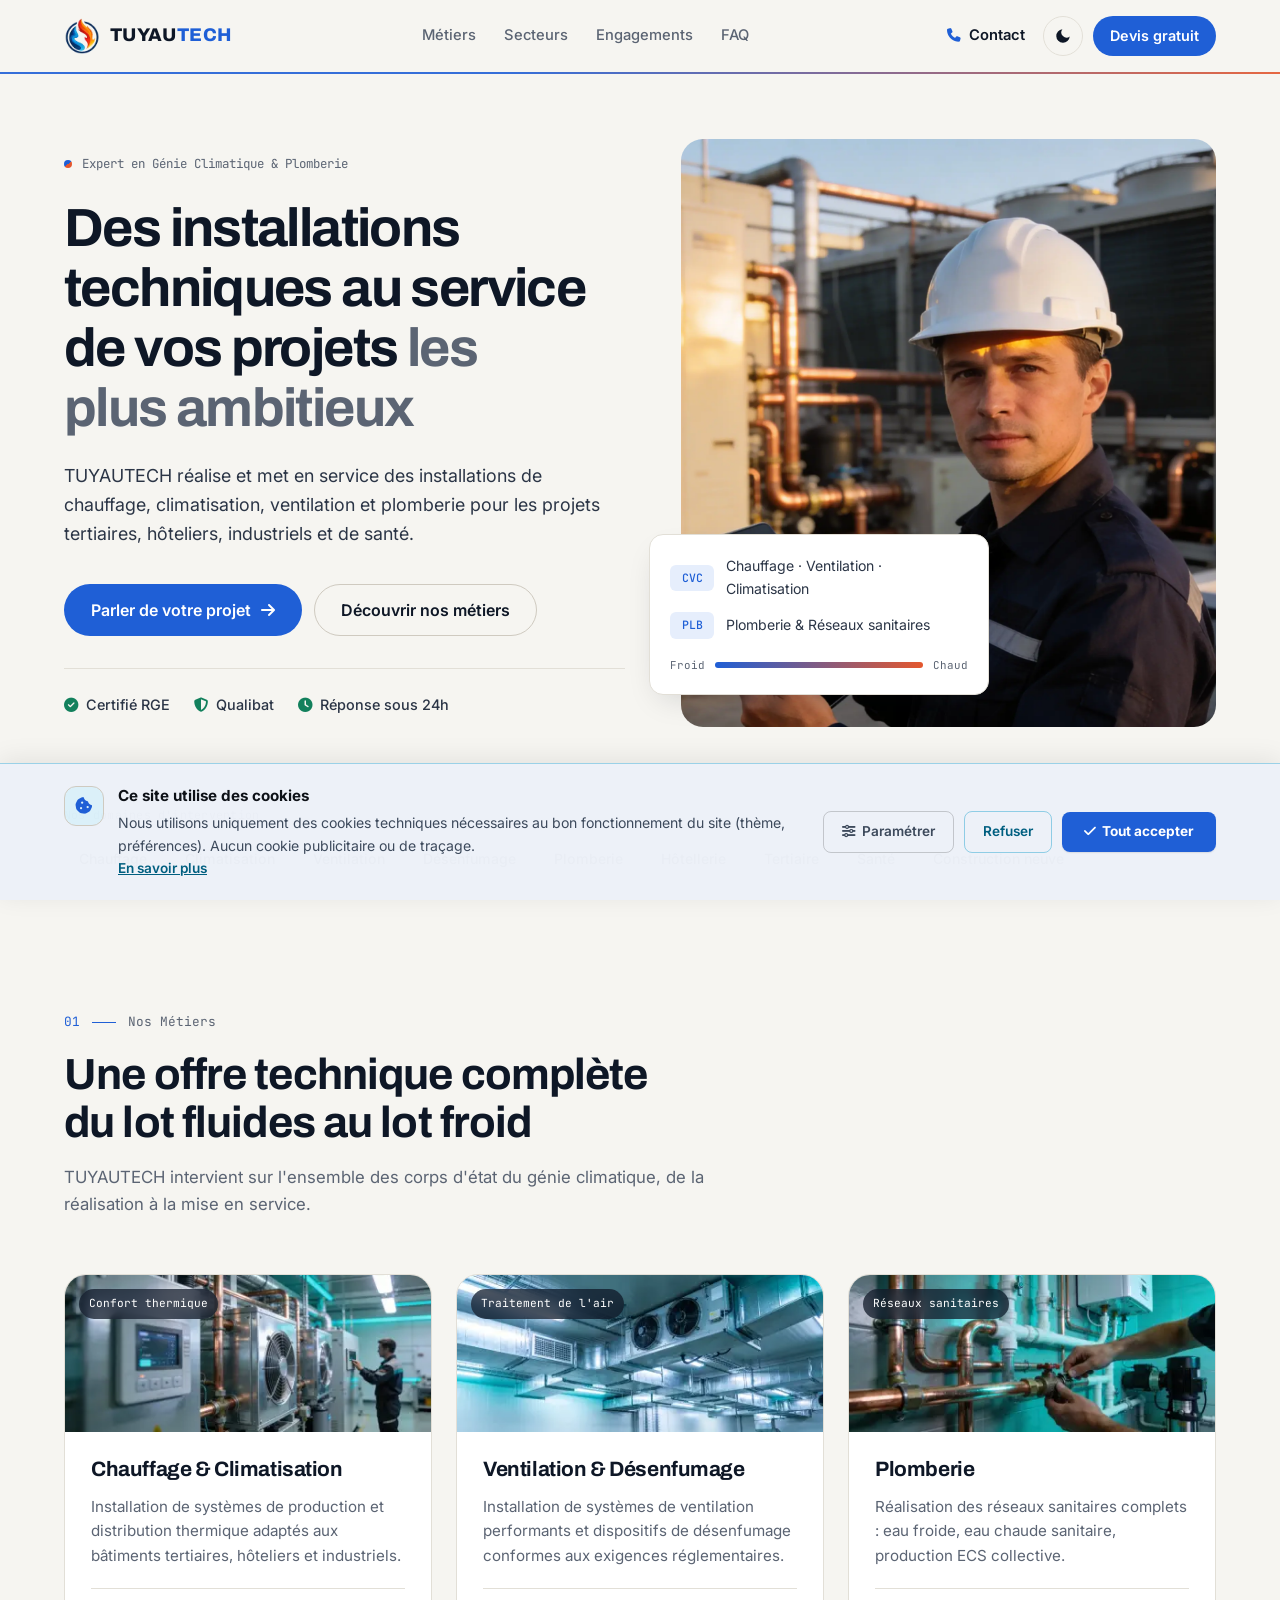
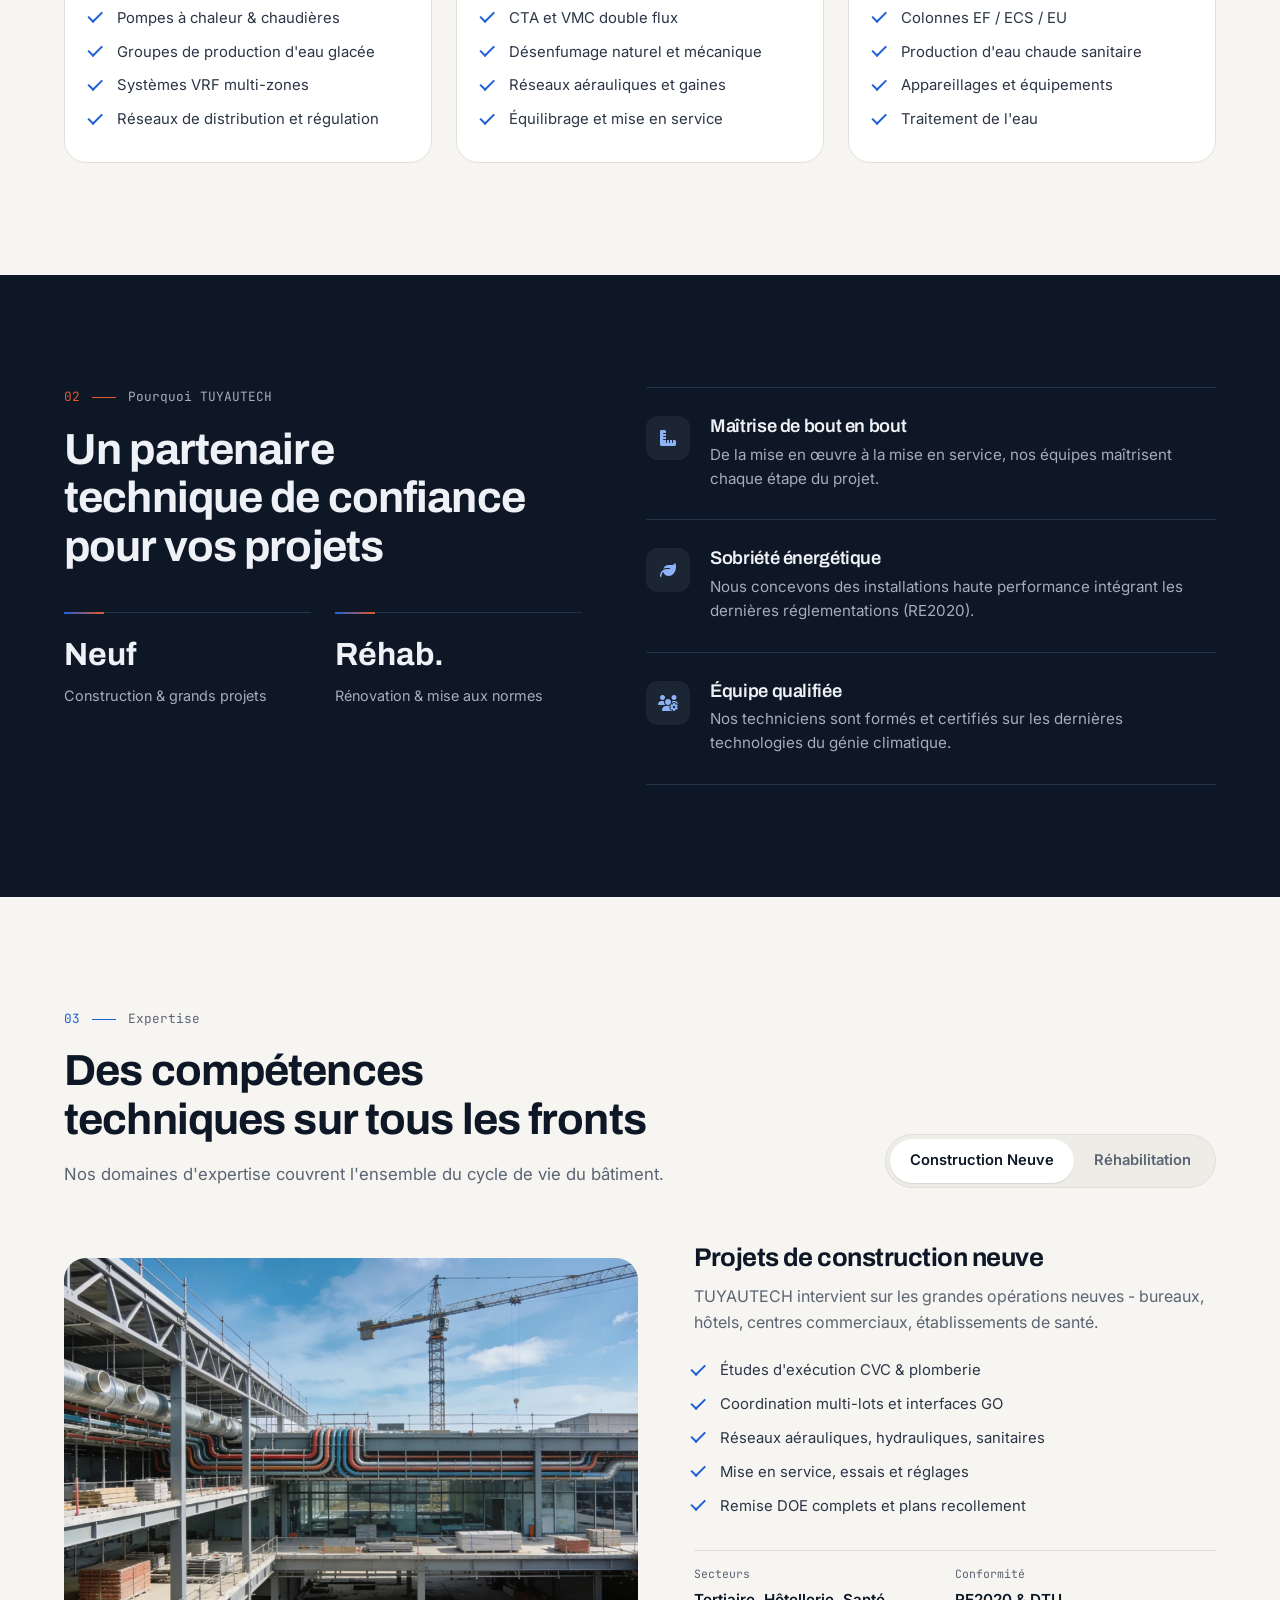
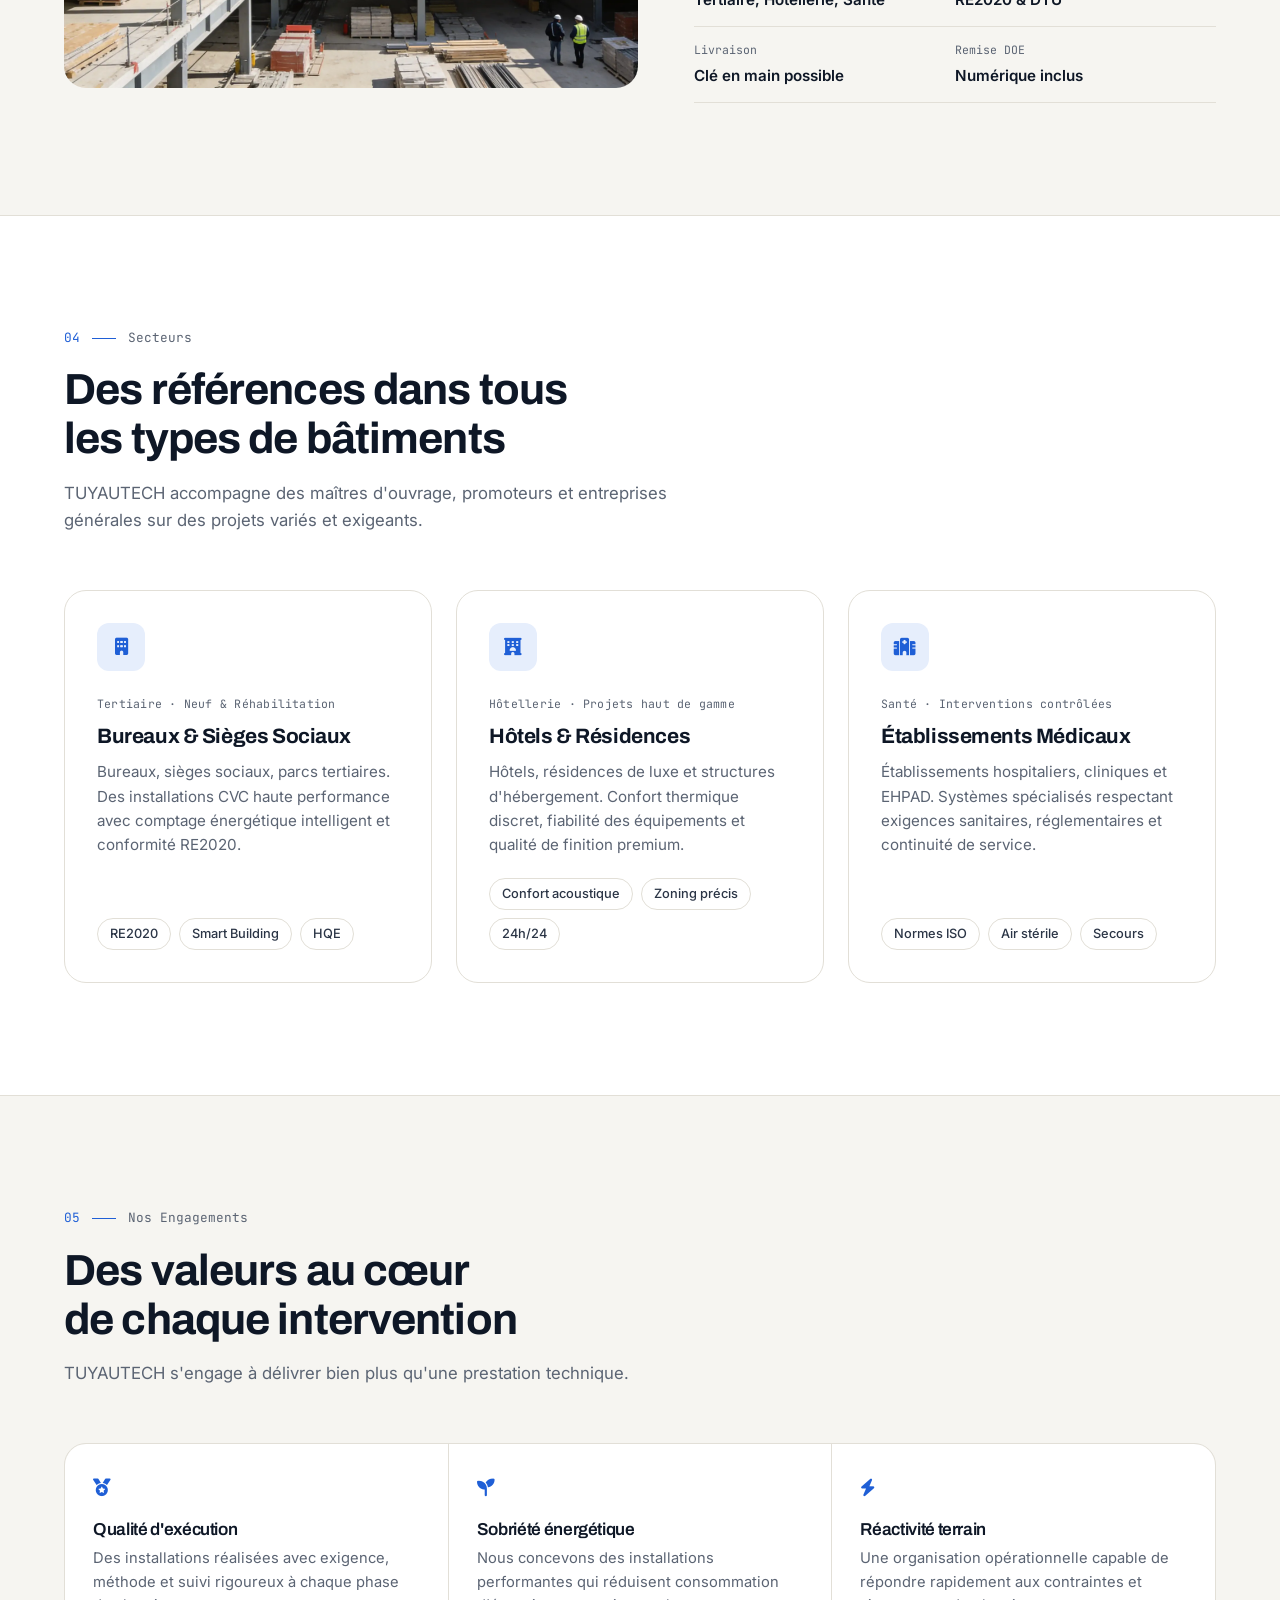
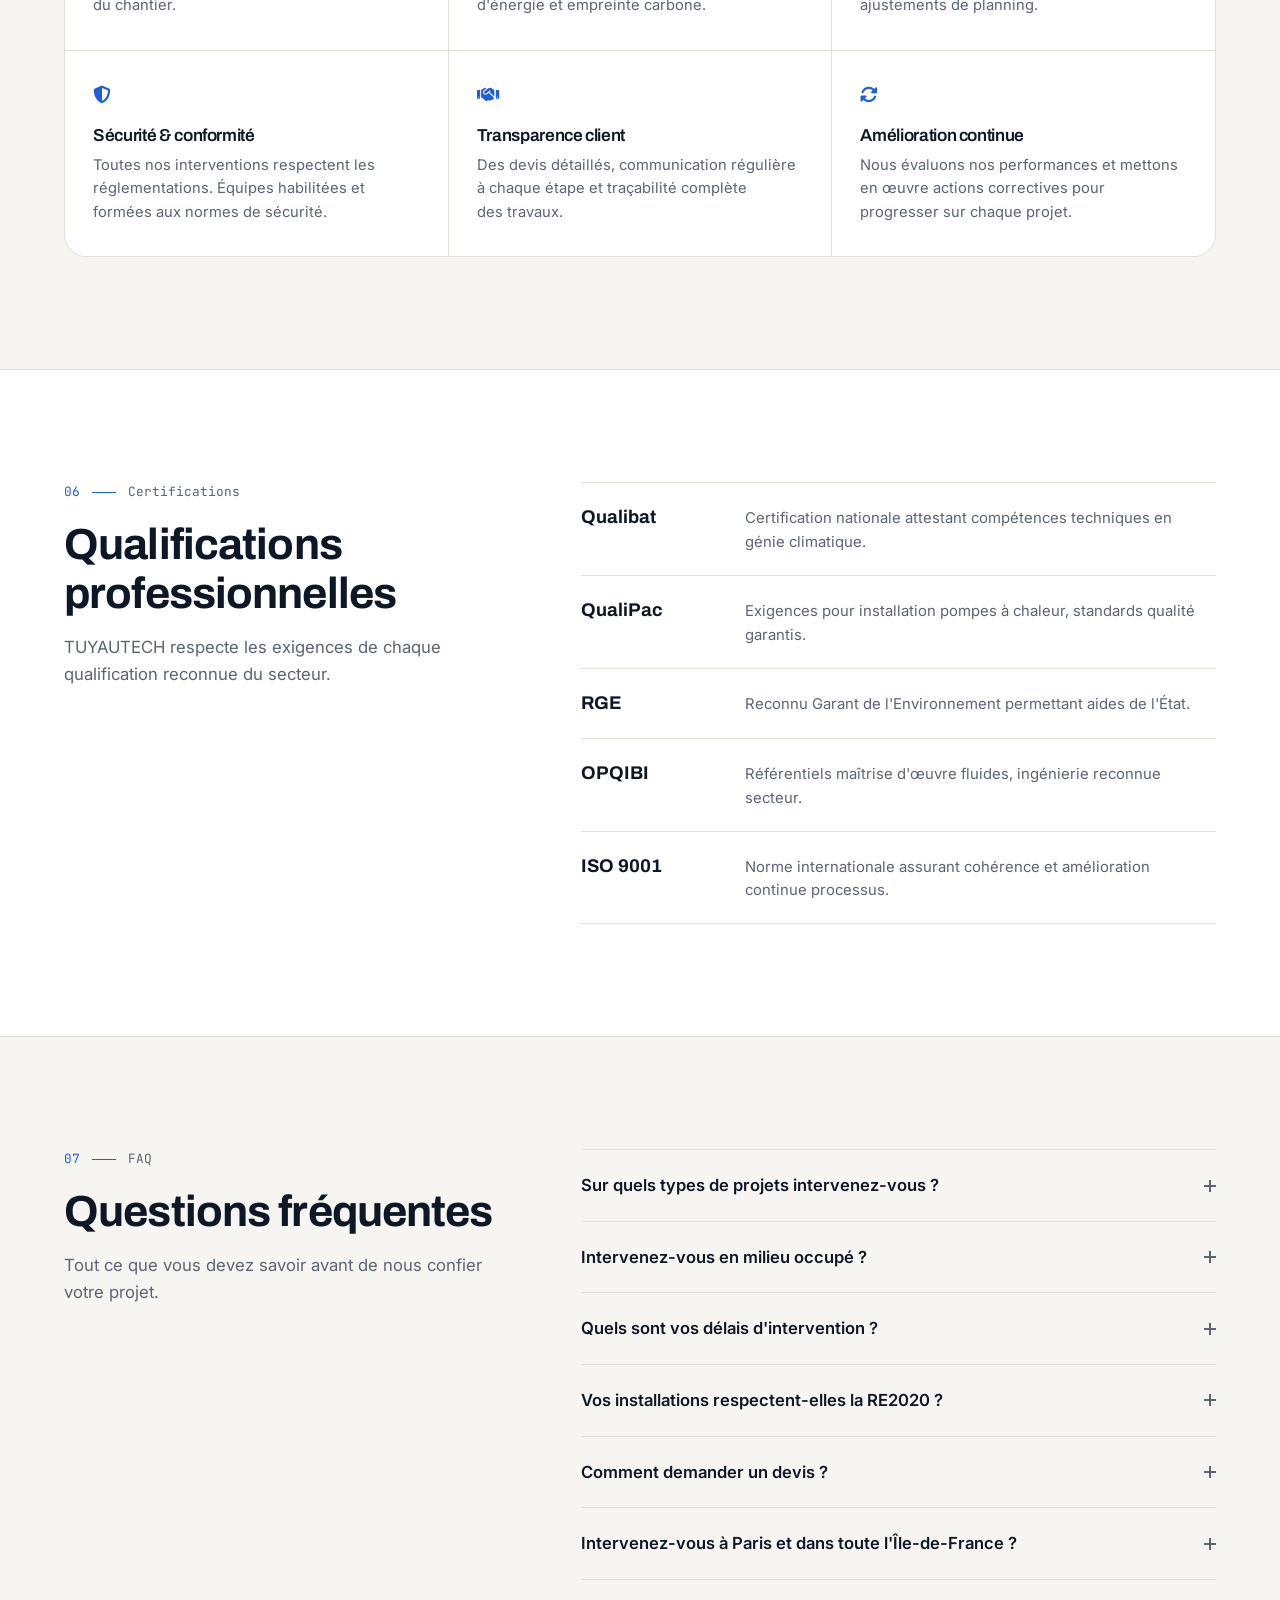
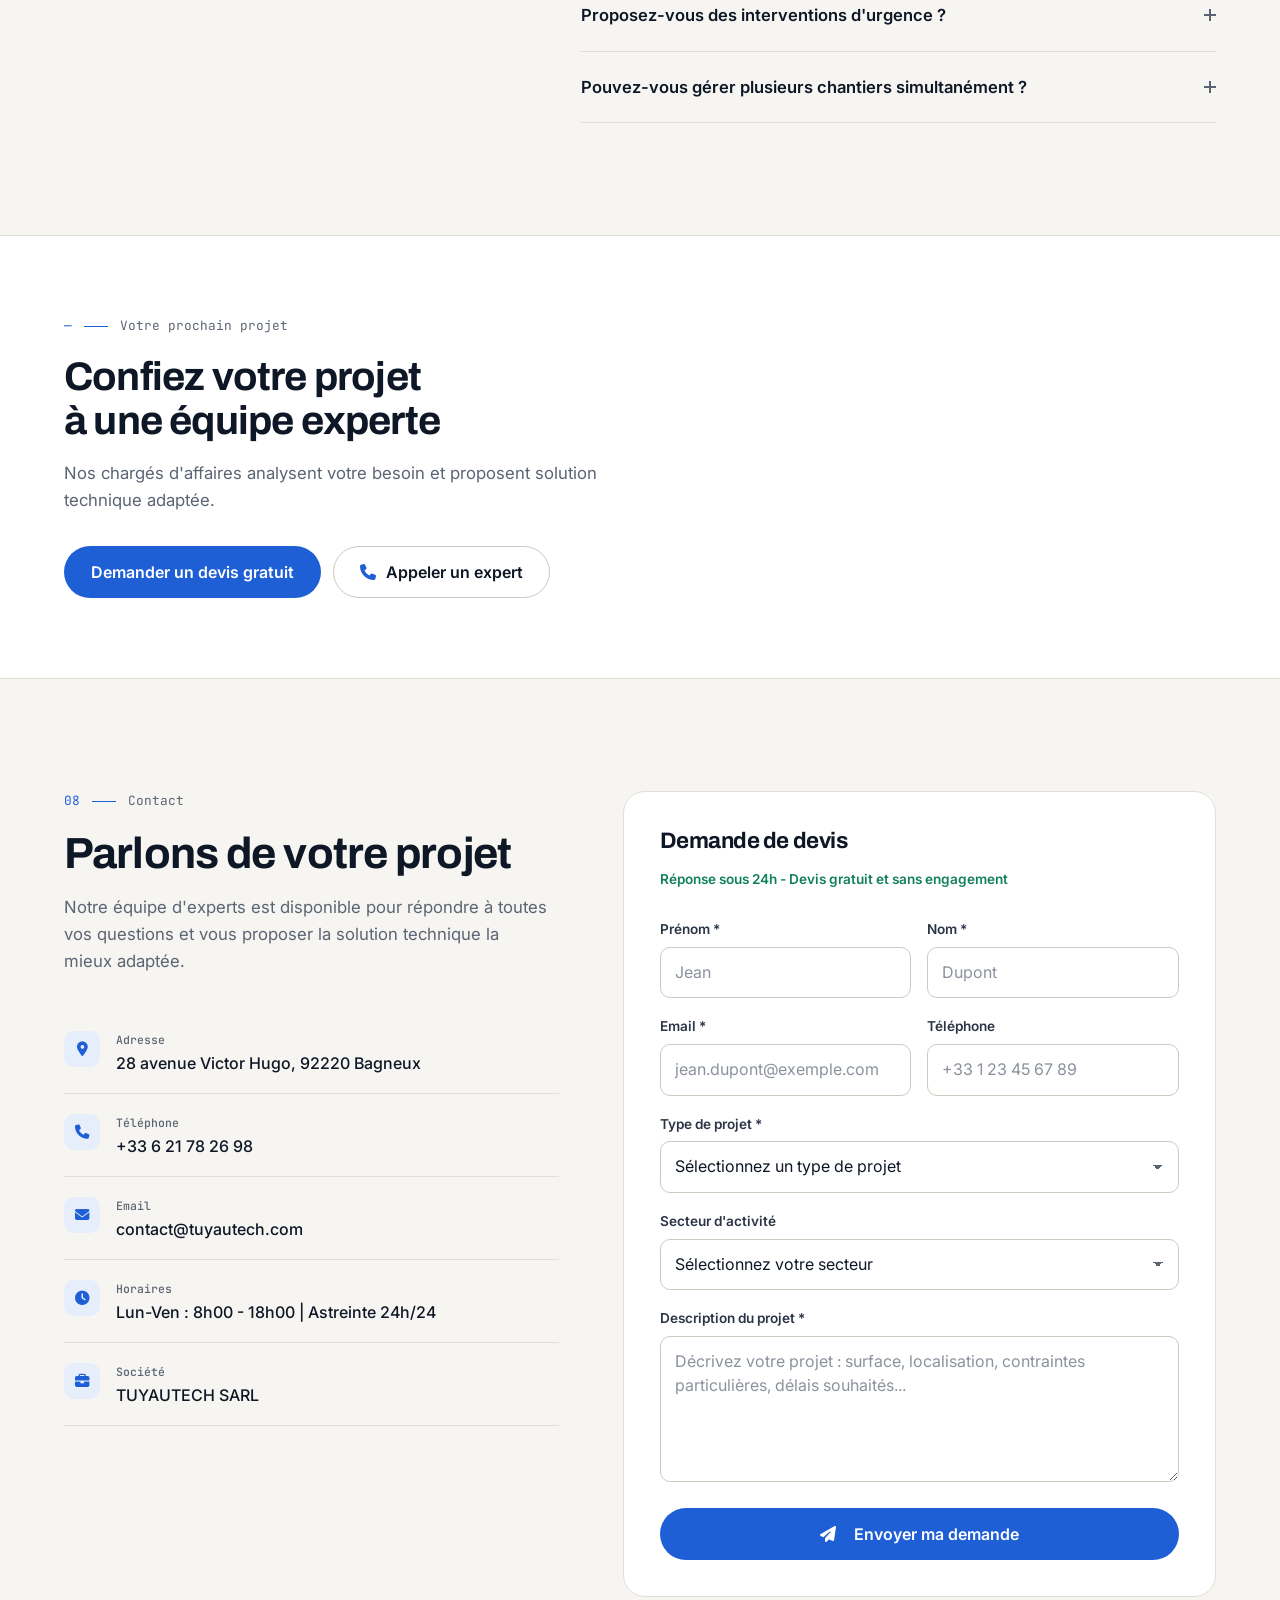
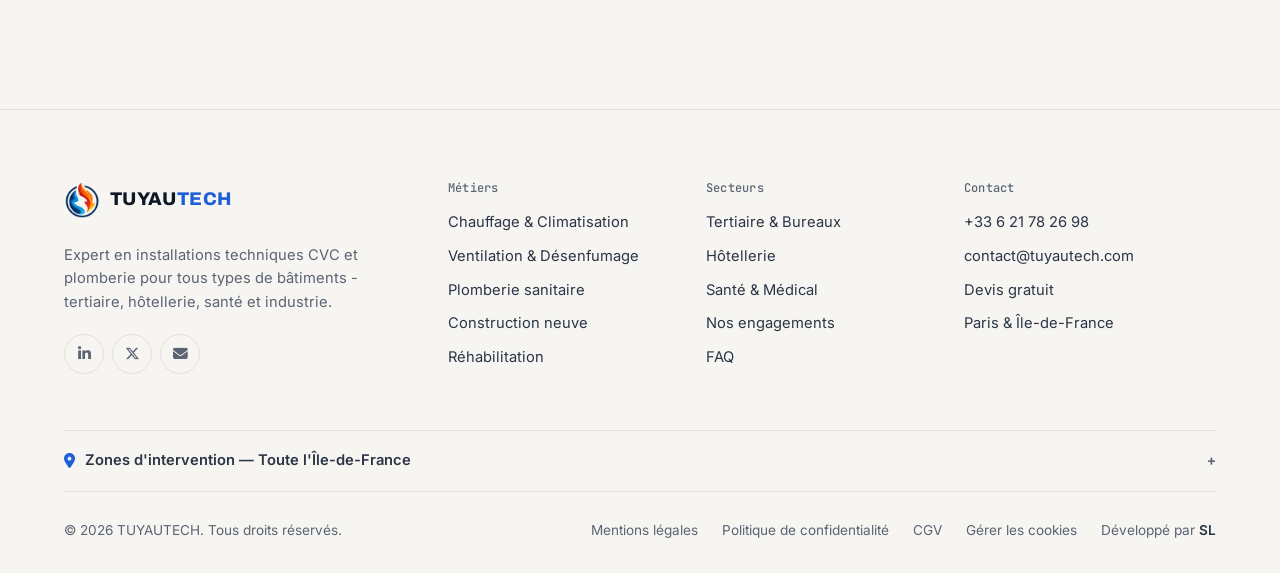
==== commit 42eefea5: "Refonte UI/UX : nouveau design sobre et technique - Nouveau design system (couleurs froid/chaud issu" ====
--- a/index.html
+++ b/index.html
@@ -54,12 +54,12 @@
     <link rel="icon" type="image/png" sizes="32x32" href="images/favicon-32x32.png">
     <link rel="icon" type="image/png" sizes="16x16" href="images/favicon-16x16.png">
     <link rel="manifest" href="/site.webmanifest">
-    <meta name="theme-color" content="#00d4ff">
+    <meta name="theme-color" content="#0E1726">
 
     <!-- ═══════════════════════════════════════════
        PRELOAD LCP (hero image)
   ═══════════════════════════════════════════ -->
-    <link rel="preload" as="image" href="images/hero-bg.webp" fetchpriority="high">
+    <link rel="preload" as="image" href="images/why-engineer.webp" fetchpriority="high">
 
     <!-- ═══════════════════════════════════════════
        PRECONNECT
@@ -72,11 +72,11 @@
        FONTS
   ═══════════════════════════════════════════ -->
     <link rel="preload" as="style"
-        href="https://fonts.googleapis.com/css2?family=Inter:wght@400;500;600;700;800&family=Space+Grotesk:wght@400;500;700&display=swap"
+        href="https://fonts.googleapis.com/css2?family=Archivo:wght@500;600;700;800&family=Inter:wght@400;500;600&family=JetBrains+Mono:wght@500&display=swap"
         onload="this.onload=null;this.rel='stylesheet'">
     <noscript>
         <link
-            href="https://fonts.googleapis.com/css2?family=Inter:wght@400;500;600;700;800&family=Space+Grotesk:wght@400;500;700&display=swap"
+            href="https://fonts.googleapis.com/css2?family=Archivo:wght@500;600;700;800&family=Inter:wght@400;500;600&family=JetBrains+Mono:wght@500&display=swap"
             rel="stylesheet">
     </noscript>
 
@@ -97,10 +97,8 @@
     <!-- ═══════════════════════════════════════════
        CSS
   ═══════════════════════════════════════════ -->
-    <link rel="preload" href="style.css" as="style" onload="this.onload=null;this.rel='stylesheet'">
-    <noscript>
-        <link rel="stylesheet" href="style.css">
-    </noscript>
+    <link rel="stylesheet" href="style.css">
+    <script>document.documentElement.classList.add('js')</script>
 
     <!-- ═══════════════════════════════════════════
        DONNÉES STRUCTURÉES JSON-LD (SEO LOCAL + RICH RESULTS)
@@ -419,839 +417,550 @@
 </head>
 
 <body>
-
-    <!-- Skip Link -->
     <a href="#main-content" class="skip-link">Aller au contenu principal</a>
 
-    <!-- Page Loader -->
-    <div class="page-loader" id="pageLoader">
-        <div class="loader-spinner"></div>
-    </div>
-
-    <!-- Particules Canvas -->
-    <canvas id="particle-canvas"></canvas>
-
-    <!-- ========== NAVBAR ========== -->
-    <nav class="navbar" id="navbar" role="navigation" aria-label="Navigation principale">
-        <a href="#" class="nav-logo">
-            <div class="nav-logo-icon">
-                <picture style="display:flex;align-items:center;">
+    <!-- ========== EN-TÊTE ========== -->
+    <header class="site-header" id="navbar">
+        <div class="container nav">
+            <a href="#" class="brand" aria-label="TUYAUTECH — accueil">
+                <picture>
                     <source srcset="./images/logo.webp" type="image/webp">
-                    <img src="./images/logo.png" alt="Logo TUYAUTECH" width="38" height="38">
+                    <img src="./images/logo.png" alt="" width="36" height="36">
                 </picture>
-            </div>
-            <span class="nav-logo-text">TUYAU<span>TECH</span></span>
-        </a>
-
-        <ul class="nav-links" role="menubar">
-            <li role="none"><a href="#metiers" role="menuitem" class="nav-link">Métiers</a></li>
-            <li role="none"><a href="#secteurs" role="menuitem" class="nav-link">Secteurs</a></li>
-            <li role="none"><a href="#engagements" role="menuitem" class="nav-link">Engagements</a></li>
-            <li role="none"><a href="#faq" role="menuitem" class="nav-link">FAQ</a></li>
-        </ul>
-
-        <div class="nav-cta">
-            <a href="#contact" class="btn-outline"><i class="fa-solid fa-phone"
-                    style="margin-right:6px;"></i>Contact</a>
-            <a href="#contact" class="btn-primary"><i class="fa-solid fa-file-signature"
-                    style="margin-right:6px;"></i>Devis gratuit</a>
+                <span class="brand-name">TUYAU<span>TECH</span></span>
+            </a>
+
+            <nav class="nav-links" aria-label="Navigation principale">
+                <a href="#metiers">Métiers</a>
+                <a href="#secteurs">Secteurs</a>
+                <a href="#engagements">Engagements</a>
+                <a href="#faq">FAQ</a>
+            </nav>
+
+            <div class="nav-actions">
+                <a href="#contact" class="nav-phone">
+                    <i class="fa-solid fa-phone" aria-hidden="true"></i>Contact
+                </a>
+                <button type="button" class="icon-btn" id="themeToggle" aria-label="Changer de thème">
+                    <span id="themeIcon" aria-hidden="true"></span>
+                </button>
+                <a href="#contact" class="btn btn-primary btn-sm nav-cta">Devis gratuit</a>
+                <button type="button" class="icon-btn nav-hamburger" onclick="toggleMenu()" aria-label="Ouvrir le menu"
+                    aria-expanded="false" aria-controls="mobileMenu">
+                    <span></span><span></span>
+                </button>
+            </div>
         </div>
-
-        <div class="nav-mobile-actions">
-            <button type="button" class="theme-toggle" id="themeToggle" aria-label="Basculer le thème"
-                title="Mode clair / sombre">
-                <svg id="themeIcon" width="24" height="24" viewBox="0 0 24 24" fill="currentColor">
-                    <path
-                        d="M12 17a5 5 0 1 0 0-10 5 5 0 0 0 0 10zm0 2a7 7 0 1 1 0-14 7 7 0 0 1 0 14zM11 1h2v3h-2V1zm0 19h2v3h-2v-3zM1 11h3v2H1v-2zm19 0h3v2h-3v-2zM4.222 3.808l1.414 1.414-2.12 2.122-1.415-1.414 2.121-2.122zm14.142 14.142l1.414 1.414-2.12 2.122-1.415-1.414 2.121-2.122zM3.808 19.778l1.414-1.414 2.122 2.12-1.414 1.415-2.122-2.121zm14.142-14.142l1.414-1.414 2.122 2.12-1.414 1.415-2.122-2.121z" />
-                </svg>
-            </button>
-            <button type="button" class="nav-hamburger" onclick="toggleMenu()" aria-label="Menu" aria-expanded="false"
-                aria-controls="mobileMenu">
-                <span></span><span></span><span></span>
-            </button>
-        </div>
-    </nav>
-
-    <!-- Menu Mobile -->
+        <div class="thermal-line" aria-hidden="true"></div>
+    </header>
+
     <nav class="mobile-menu" id="mobileMenu" aria-label="Navigation mobile">
         <a href="#metiers">Métiers</a>
         <a href="#secteurs">Secteurs</a>
         <a href="#engagements">Engagements</a>
         <a href="#faq">FAQ</a>
         <a href="#contact">Nous contacter</a>
-        <a href="#contact"
-            style="background:var(--gradient-main);color:white;border-radius:8px;text-align:center;font-weight:700;border:none;padding:12px 0;">
-            <i class="fa-solid fa-file-signature" style="margin-right:8px;"></i>Demander un devis
-        </a>
+        <a href="#contact" class="btn btn-primary">Demander un devis</a>
     </nav>
 
-    <!-- ========== MAIN CONTENT ========== -->
     <main id="main-content">
 
         <!-- ========== HERO ========== -->
         <section class="hero" aria-labelledby="hero-title">
-            <div class="hero-badge">Expert en Génie Climatique & Plomberie</div>
-
-            <h1 id="hero-title">
-                Des installations techniques<br />au service de vos projets
-                <span class="gradient-text">les plus ambitieux</span>
-            </h1>
-
-            <p>TUYAUTECH réalise et met en service des installations de chauffage, climatisation, ventilation et
-                plomberie pour les projets tertiaires, hôteliers, industriels et de santé.</p>
-
-            <div class="hero-actions">
-                <a href="#contact" class="btn-hero-primary">
-                    <i class="fa-solid fa-paper-plane"></i> Parler de votre projet
-                </a>
-                <a href="#metiers" class="btn-hero-secondary">
-                    <i class="fa-solid fa-play"></i> Découvrir nos métiers
-                </a>
-            </div>
-
-            <div class="hero-stats" aria-label="Statistiques clés">
-                <div class="hero-stat">
-                    <div class="hero-stat-number" aria-label="CVC">CVC</div>
-                    <div class="hero-stat-label">Chauffage · Ventilation · Climatisation</div>
-                </div>
-                <div class="hero-stat-divider" aria-hidden="true"></div>
-                <div class="hero-stat">
-                    <div class="hero-stat-number" aria-label="PLB">PLB</div>
-                    <div class="hero-stat-label">Plomberie & Réseaux sanitaires</div>
-                </div>
-            </div>
-
-            <div class="hero-trust" aria-label="Indicateurs de confiance">
-                <span class="hero-trust-item"><i class="fa-solid fa-circle-check"></i> Certifié RGE</span>
-                <span class="hero-trust-item"><i class="fa-solid fa-shield-halved"></i> Qualibat</span>
-                <span class="hero-trust-item"><i class="fa-solid fa-clock"></i> Réponse sous 24h</span>
-            </div>
-
-            <a href="#metiers" class="hero-scroll-indicator" aria-label="Découvrir nos métiers" aria-hidden="true">
-                <i class="fa-solid fa-chevron-down"></i>
-            </a>
+            <div class="container hero-grid">
+                <div class="hero-copy">
+                    <p class="eyebrow"><span class="dot" aria-hidden="true"></span>Expert en Génie Climatique &amp; Plomberie</p>
+                    <h1 id="hero-title">Des installations techniques au service de vos projets <em>les plus ambitieux</em></h1>
+                    <p class="lead">TUYAUTECH réalise et met en service des installations de chauffage, climatisation,
+                        ventilation et plomberie pour les projets tertiaires, hôteliers, industriels et de santé.</p>
+                    <div class="hero-actions">
+                        <a href="#contact" class="btn btn-primary btn-lg">Parler de votre projet
+                            <i class="fa-solid fa-arrow-right" aria-hidden="true"></i></a>
+                        <a href="#metiers" class="btn btn-ghost btn-lg">Découvrir nos métiers</a>
+                    </div>
+                    <ul class="hero-trust" aria-label="Indicateurs de confiance">
+                        <li><i class="fa-solid fa-circle-check" aria-hidden="true"></i>Certifié RGE</li>
+                        <li><i class="fa-solid fa-shield-halved" aria-hidden="true"></i>Qualibat</li>
+                        <li><i class="fa-solid fa-clock" aria-hidden="true"></i>Réponse sous 24h</li>
+                    </ul>
+                </div>
+
+                <div class="hero-visual">
+                    <img src="images/why-engineer.webp" alt="Ingénieur CVC TUYAUTECH"
+                        width="2304" height="1728" fetchpriority="high" decoding="async">
+                    <div class="hero-card" aria-label="Statistiques clés">
+                        <ul>
+                            <li><span class="lot">CVC</span>Chauffage · Ventilation · Climatisation</li>
+                            <li><span class="lot">PLB</span>Plomberie &amp; Réseaux sanitaires</li>
+                        </ul>
+                        <div class="gauge" aria-hidden="true"><span>Froid</span><i></i><span>Chaud</span></div>
+                    </div>
+                </div>
+            </div>
         </section>
 
-        <!-- ========== MARQUEE DOMAINES ========== -->
-        <div class="partners-section">
-            <p class="partners-label">Nos domaines d'intervention</p>
-            <div class="marquee-wrapper">
-                <div class="marquee-track">
-                    <div class="marquee-item"><span class="marquee-item-icon">🌡️</span> Chauffage</div>
-                    <div class="marquee-item"><span class="marquee-item-icon">❄️</span> Climatisation</div>
-                    <div class="marquee-item"><span class="marquee-item-icon">💨</span> Ventilation</div>
-                    <div class="marquee-item"><span class="marquee-item-icon">🔥</span> Désenfumage</div>
-                    <div class="marquee-item"><span class="marquee-item-icon">🚿</span> Plomberie</div>
-                    <div class="marquee-item"><span class="marquee-item-icon">🏨</span> Hôtellerie</div>
-                    <div class="marquee-item"><span class="marquee-item-icon">🏢</span> Tertiaire</div>
-                    <div class="marquee-item"><span class="marquee-item-icon">🏥</span> Santé</div>
-                    <div class="marquee-item"><span class="marquee-item-icon">🏗️</span> Construction neuve</div>
-                    <div class="marquee-item"><span class="marquee-item-icon">🌡️</span> Chauffage</div>
-                    <div class="marquee-item"><span class="marquee-item-icon">❄️</span> Climatisation</div>
-                    <div class="marquee-item"><span class="marquee-item-icon">💨</span> Ventilation</div>
-                    <div class="marquee-item"><span class="marquee-item-icon">🔥</span> Désenfumage</div>
-                    <div class="marquee-item"><span class="marquee-item-icon">🚿</span> Plomberie</div>
-                    <div class="marquee-item"><span class="marquee-item-icon">🏨</span> Hôtellerie</div>
-                    <div class="marquee-item"><span class="marquee-item-icon">🏢</span> Tertiaire</div>
-                    <div class="marquee-item"><span class="marquee-item-icon">🏥</span> Santé</div>
-                    <div class="marquee-item"><span class="marquee-item-icon">🏗️</span> Construction neuve</div>
-                </div>
-            </div>
-        </div>
-
-        <!-- ========== SERVICES / MÉTIERS ========== -->
-        <section id="metiers" class="services-section" aria-labelledby="services-title">
-            <div class="section-header centered fade-up">
-                <div class="section-badge"><i class="fa-solid fa-wrench" style="margin-right:6px;"></i>Nos Métiers
-                </div>
-                <h2 id="services-title" class="section-title">Une offre technique complète<br />du lot fluides au
-                    lot
-                    froid</h2>
-                <p class="section-subtitle">TUYAUTECH intervient sur l'ensemble des corps d'état du génie
-                    climatique, de
-                    la réalisation à la mise en service.</p>
-            </div>
-
-            <div class="services-grid fade-up">
-                <!-- CARTE 1 — Chauffage & Climatisation -->
-                <article class="service-card" tabindex="0">
-                    <img src="images/service-cvc-industriel-800.webp"
-                        srcset="images/service-cvc-industriel-400.webp 400w, images/service-cvc-industriel-800.webp 800w"
-                        sizes="(max-width: 768px) 100vw, 420px" loading="lazy" decoding="async" width="420" height="180"
-                        alt="Installation CVC industriel" class="service-card-img">
-
-                    <div class="service-card-body">
-                        <div class="service-icon">
-                            <i class="fa-solid fa-temperature-three-quarters"></i>
-                        </div>
-                        <div class="service-tag">Confort thermique</div>
-                        <h3>Chauffage &amp; Climatisation</h3>
-                        <p>Installation de systèmes de production et distribution thermique adaptés aux bâtiments
-                            tertiaires, hôteliers et industriels.</p>
-                        <ul>
-                            <li>Pompes à chaleur &amp; chaudières</li>
-                            <li>Groupes de production d'eau glacée</li>
-                            <li>Systèmes VRF multi-zones</li>
-                            <li>Réseaux de distribution et régulation</li>
-                        </ul>
-                    </div>
-                </article>
-
-                <!-- CARTE 2 — Ventilation & Désenfumage -->
-                <article class="service-card" tabindex="0">
-                    <img src="images/service-ventilation-800.webp"
-                        srcset="images/service-ventilation-400.webp 400w, images/service-ventilation-800.webp 800w"
-                        sizes="(max-width: 768px) 100vw, 420px" loading="lazy" decoding="async" width="420" height="180"
-                        alt="Ventilation et désenfumage industriel" class="service-card-img">
-
-                    <div class="service-card-body">
-                        <div class="service-icon">
-                            <i class="fa-solid fa-wind"></i>
-                        </div>
-                        <div class="service-tag">Traitement de l'air</div>
-                        <h3>Ventilation &amp; Désenfumage</h3>
-                        <p>Installation de systèmes de ventilation performants et dispositifs de désenfumage conformes
-                            aux exigences réglementaires.</p>
-                        <ul>
-                            <li>CTA et VMC double flux</li>
-                            <li>Désenfumage naturel et mécanique</li>
-                            <li>Réseaux aérauliques et gaines</li>
-                            <li>Équilibrage et mise en service</li>
-                        </ul>
-                    </div>
-                </article>
-
-                <!-- CARTE 3 — Plomberie -->
-                <article class="service-card" tabindex="0">
-                    <img src="images/service-plomberie-800.webp"
-                        srcset="images/service-plomberie-400.webp 400w, images/service-plomberie-800.webp 800w"
-                        sizes="(max-width: 768px) 100vw, 420px" loading="lazy" decoding="async" width="420" height="180"
-                        alt="Plomberie et réseaux sanitaires" class="service-card-img">
-
-                    <div class="service-card-body">
-                        <div class="service-icon">
-                            <i class="fa-solid fa-faucet-drip"></i>
-                        </div>
-                        <div class="service-tag">Réseaux sanitaires</div>
-                        <h3>Plomberie</h3>
-                        <p>Réalisation des réseaux sanitaires complets : eau froide, eau chaude sanitaire, production
-                            ECS collective.</p>
-                        <ul>
-                            <li>Colonnes EF / ECS / EU</li>
-                            <li>Production d'eau chaude sanitaire</li>
-                            <li>Appareillages et équipements</li>
-                            <li>Traitement de l'eau</li>
-                        </ul>
-                    </div>
-                </article>
+        <!-- ========== DOMAINES D'INTERVENTION ========== -->
+        <section class="domains" aria-labelledby="domains-title">
+            <div class="container domains-inner">
+                <p class="mono-label" id="domains-title">Nos domaines d'intervention</p>
+                <ul class="domains-list">
+                    <li>Chauffage</li>
+                    <li>Climatisation</li>
+                    <li>Ventilation</li>
+                    <li>Désenfumage</li>
+                    <li>Plomberie</li>
+                    <li>Hôtellerie</li>
+                    <li>Tertiaire</li>
+                    <li>Santé</li>
+                    <li>Construction neuve</li>
+                </ul>
             </div>
         </section>
 
+        <!-- ========== MÉTIERS ========== -->
+        <section id="metiers" class="section" aria-labelledby="services-title">
+            <div class="container">
+                <div class="section-head fade-up">
+                    <p class="section-index"><span>01</span>Nos Métiers</p>
+                    <h2 id="services-title">Une offre technique complète du lot fluides au lot froid</h2>
+                    <p class="section-sub">TUYAUTECH intervient sur l'ensemble des corps d'état du génie climatique, de
+                        la réalisation à la mise en service.</p>
+                </div>
+
+                <div class="services-grid">
+                    <article class="service-card fade-up">
+                        <div class="service-media">
+                            <img src="images/service-cvc-industriel-800.webp"
+                                srcset="images/service-cvc-industriel-400.webp 400w, images/service-cvc-industriel-800.webp 800w"
+                                sizes="(max-width: 900px) 100vw, 400px" loading="lazy" decoding="async" width="800"
+                                height="343" alt="Installation CVC industriel">
+                            <span class="service-tag">Confort thermique</span>
+                        </div>
+                        <div class="service-body">
+                            <h3>Chauffage &amp; Climatisation</h3>
+                            <p>Installation de systèmes de production et distribution thermique adaptés aux bâtiments
+                                tertiaires, hôteliers et industriels.</p>
+                            <ul class="check-list">
+                                <li>Pompes à chaleur &amp; chaudières</li>
+                                <li>Groupes de production d'eau glacée</li>
+                                <li>Systèmes VRF multi-zones</li>
+                                <li>Réseaux de distribution et régulation</li>
+                            </ul>
+                        </div>
+                    </article>
+
+                    <article class="service-card fade-up">
+                        <div class="service-media">
+                            <img src="images/service-ventilation-800.webp"
+                                srcset="images/service-ventilation-400.webp 400w, images/service-ventilation-800.webp 800w"
+                                sizes="(max-width: 900px) 100vw, 400px" loading="lazy" decoding="async" width="800"
+                                height="343" alt="Ventilation et désenfumage industriel">
+                            <span class="service-tag">Traitement de l'air</span>
+                        </div>
+                        <div class="service-body">
+                            <h3>Ventilation &amp; Désenfumage</h3>
+                            <p>Installation de systèmes de ventilation performants et dispositifs de désenfumage
+                                conformes aux exigences réglementaires.</p>
+                            <ul class="check-list">
+                                <li>CTA et VMC double flux</li>
+                                <li>Désenfumage naturel et mécanique</li>
+                                <li>Réseaux aérauliques et gaines</li>
+                                <li>Équilibrage et mise en service</li>
+                            </ul>
+                        </div>
+                    </article>
+
+                    <article class="service-card fade-up">
+                        <div class="service-media">
+                            <img src="images/service-plomberie-800.webp"
+                                srcset="images/service-plomberie-400.webp 400w, images/service-plomberie-800.webp 800w"
+                                sizes="(max-width: 900px) 100vw, 400px" loading="lazy" decoding="async" width="800"
+                                height="343" alt="Plomberie et réseaux sanitaires">
+                            <span class="service-tag">Réseaux sanitaires</span>
+                        </div>
+                        <div class="service-body">
+                            <h3>Plomberie</h3>
+                            <p>Réalisation des réseaux sanitaires complets : eau froide, eau chaude sanitaire, production
+                                ECS collective.</p>
+                            <ul class="check-list">
+                                <li>Colonnes EF / ECS / EU</li>
+                                <li>Production d'eau chaude sanitaire</li>
+                                <li>Appareillages et équipements</li>
+                                <li>Traitement de l'eau</li>
+                            </ul>
+                        </div>
+                    </article>
+                </div>
+            </div>
+        </section>
+
         <!-- ========== POURQUOI TUYAUTECH ========== -->
-        <section id="pourquoi" style="background: var(--bg-primary);" aria-labelledby="why-title">
-            <div class="why-grid">
-                <div class="why-visual fade-up-fast">
-                    <div class="why-glow-orb"></div>
-                    <div class="why-photo-wrap">
-                        <img src="images/why-engineer.webp" alt="Ingénieur CVC TUYAUTECH" loading="lazy"
-                            decoding="async" width="600" height="400">
-                        <div class="why-photo-overlay">
-                            <div class="why-photo-stat">
-                                <div class="why-photo-stat-item">
-                                    <div class="why-photo-stat-num">Neuf</div>
-                                    <div class="why-photo-stat-lbl">Construction & grands projets</div>
-                                </div>
-                                <div class="why-photo-stat-item">
-                                    <div class="why-photo-stat-num">Réhab.</div>
-                                    <div class="why-photo-stat-lbl">Rénovation & mise aux normes</div>
-                                </div>
-                            </div>
-                        </div>
-                    </div>
-                </div>
-
-                <div class="why-features fade-up-fast">
-                    <div class="section-badge"><i class="fa-solid fa-star" style="margin-right:6px;"></i>Pourquoi
-                        TUYAUTECH</div>
-                    <h2 id="why-title" class="section-title" style="margin-bottom:40px;">Un partenaire
-                        technique<br />de
-                        confiance pour vos projets</h2>
-
-                    <div class="why-feature">
-                        <div class="why-feature-icon"><i class="fa-solid fa-ruler-combined"></i></div>
-                        <div class="why-feature-text">
+        <section id="pourquoi" class="section section-ink" aria-labelledby="why-title">
+            <div class="container why-layout">
+                <div class="section-head fade-up">
+                    <p class="section-index"><span>02</span>Pourquoi TUYAUTECH</p>
+                    <h2 id="why-title">Un partenaire technique de confiance pour vos projets</h2>
+                    <dl class="why-stats">
+                        <div><dt>Neuf</dt><dd>Construction &amp; grands projets</dd></div>
+                        <div><dt>Réhab.</dt><dd>Rénovation &amp; mise aux normes</dd></div>
+                    </dl>
+                </div>
+                <ul class="why-features">
+                    <li class="fade-up">
+                        <i class="fa-solid fa-ruler-combined" aria-hidden="true"></i>
+                        <div>
                             <h3>Maîtrise de bout en bout</h3>
-                            <p>De la mise en œuvre à la mise en service, nos équipes maîtrisent chaque étape du
-                                projet.
-                            </p>
-                        </div>
-                    </div>
-
-                    <div class="why-feature">
-                        <div class="why-feature-icon"><i class="fa-solid fa-leaf"></i></div>
-                        <div class="why-feature-text">
+                            <p>De la mise en œuvre à la mise en service, nos équipes maîtrisent chaque étape du projet.</p>
+                        </div>
+                    </li>
+                    <li class="fade-up">
+                        <i class="fa-solid fa-leaf" aria-hidden="true"></i>
+                        <div>
                             <h3>Sobriété énergétique</h3>
                             <p>Nous concevons des installations haute performance intégrant les dernières
                                 réglementations (RE2020).</p>
                         </div>
-                    </div>
-
-                    <div class="why-feature">
-                        <div class="why-feature-icon"><i class="fa-solid fa-users-gear"></i></div>
-                        <div class="why-feature-text">
+                    </li>
+                    <li class="fade-up">
+                        <i class="fa-solid fa-users-gear" aria-hidden="true"></i>
+                        <div>
                             <h3>Équipe qualifiée</h3>
                             <p>Nos techniciens sont formés et certifiés sur les dernières technologies du génie
                                 climatique.</p>
                         </div>
-                    </div>
-                </div>
+                    </li>
+                </ul>
             </div>
         </section>
 
-        <!-- ========== EXPERTISE TABS ========== -->
-        <section id="expertise" class="expertise-section" aria-labelledby="expertise-title">
-            <div class="section-header fade-up">
-                <div class="section-badge"><i class="fa-solid fa-lightbulb" style="margin-right:6px;"></i>Expertise
-                </div>
-                <h2 id="expertise-title" class="section-title">Des compétences techniques<br />sur tous les fronts
-                </h2>
-                <p class="section-subtitle">Nos domaines d'expertise couvrent l'ensemble du cycle de vie du
-                    bâtiment.
-                </p>
-            </div>
-
-            <div class="expertise-tabs fade-up" role="tablist" aria-label="Types d'expertise">
-                <button class="expertise-tab active" onclick="switchTab(this, 'tab-neuf')" role="tab"
-                    aria-selected="true" aria-controls="tab-neuf" id="tab-neuf-btn">
-                    <i class="fa-solid fa-building"></i> Construction Neuve
-                </button>
-                <button class="expertise-tab" onclick="switchTab(this, 'tab-rehab')" role="tab" aria-selected="false"
-                    aria-controls="tab-rehab" id="tab-rehab-btn">
-                    <i class="fa-solid fa-screwdriver-wrench"></i> Réhabilitation
-                </button>
-            </div>
-
-            <div id="tab-neuf" class="expertise-content active fade-up" role="tabpanel" aria-labelledby="tab-neuf-btn">
-                <div class="expertise-info">
-                    <h3><i class="fa-solid fa-building" style="color:var(--accent-cyan);margin-right:10px;"></i>Projets
-                        de construction neuve</h3>
-                    <p>TUYAUTECH intervient sur les grandes opérations neuves - bureaux, hôtels, centres
-                        commerciaux,
-                        établissements de santé.</p>
-                    <div class="expertise-list">
-                        <div class="expertise-list-item">
-                            <div class="check"><i class="fa-solid fa-check"></i></div>Études d'exécution CVC &
-                            plomberie
-                        </div>
-                        <div class="expertise-list-item">
-                            <div class="check"><i class="fa-solid fa-check"></i></div>Coordination multi-lots et
-                            interfaces GO
-                        </div>
-                        <div class="expertise-list-item">
-                            <div class="check"><i class="fa-solid fa-check"></i></div>Réseaux aérauliques,
-                            hydrauliques,
-                            sanitaires
-                        </div>
-                        <div class="expertise-list-item">
-                            <div class="check"><i class="fa-solid fa-check"></i></div>Mise en service, essais et
-                            réglages
-                        </div>
-                        <div class="expertise-list-item">
-                            <div class="check"><i class="fa-solid fa-check"></i></div>Remise DOE complets et plans
-                            recollement
-                        </div>
-                    </div>
-                </div>
-                <div class="expertise-visual">
-                    <img src="images/expertise-neuf.webp" alt="Chantier neuf" class="expertise-tab-img" loading="lazy"
-                        decoding="async" width="500" height="260" />
-                    <div class="expertise-spec"><span class="expertise-spec-label">Secteurs</span><span
-                            class="expertise-spec-val">Tertiaire, Hôtellerie, Santé</span></div>
-                    <div class="expertise-spec"><span class="expertise-spec-label">Conformité</span><span
-                            class="expertise-spec-val">RE2020 & DTU</span></div>
-                    <div class="expertise-spec"><span class="expertise-spec-label">Livraison</span><span
-                            class="expertise-spec-val">Clé en main possible</span></div>
-                    <div class="expertise-spec"><span class="expertise-spec-label">Remise DOE</span><span
-                            class="expertise-spec-val">Numérique inclus</span></div>
-                </div>
-            </div>
-
-            <div id="tab-rehab" class="expertise-content fade-up" role="tabpanel" aria-labelledby="tab-rehab-btn">
-                <div class="expertise-info">
-                    <h3><i class="fa-solid fa-screwdriver-wrench"
-                            style="color:var(--accent-cyan);margin-right:10px;"></i>Réhabilitation & rénovation</h3>
-                    <p>TUYAUTECH intervient en milieu occupé ou à haute contrainte pour moderniser les installations
-                        existantes.</p>
-                    <div class="expertise-list">
-                        <div class="expertise-list-item">
-                            <div class="check"><i class="fa-solid fa-check"></i></div>Diagnostic préalable et audit
-                            technique
-                        </div>
-                        <div class="expertise-list-item">
-                            <div class="check"><i class="fa-solid fa-check"></i></div>Remplacement d'équipements en
-                            exploitation
-                        </div>
-                        <div class="expertise-list-item">
-                            <div class="check"><i class="fa-solid fa-check"></i></div>Mise aux normes réglementaires
-                        </div>
-                        <div class="expertise-list-item">
-                            <div class="check"><i class="fa-solid fa-check"></i></div>Optimisation énergétique des
-                            installations
-                        </div>
-                        <div class="expertise-list-item">
-                            <div class="check"><i class="fa-solid fa-check"></i></div>Travaux en phases et phasages
-                            garantis
-                        </div>
-                    </div>
-                </div>
-                <div class="expertise-visual">
-                    <img src="images/expertise-rehab.webp" alt="Réhabilitation" class="expertise-tab-img" loading="lazy"
-                        decoding="async" width="500" height="260" />
-                    <div class="expertise-spec"><span class="expertise-spec-label">Site occupé</span><span
-                            class="expertise-spec-val"><i class="fa-solid fa-circle-check"
-                                style="color:var(--success);"></i> Oui</span></div>
-                    <div class="expertise-spec"><span class="expertise-spec-label">Diagnostic</span><span
-                            class="expertise-spec-val"><i class="fa-solid fa-circle-check"
-                                style="color:var(--success);"></i> Inclus</span></div>
-                    <div class="expertise-spec"><span class="expertise-spec-label">RE2020</span><span
-                            class="expertise-spec-val"><i class="fa-solid fa-circle-check"
-                                style="color:var(--success);"></i> Garantie</span></div>
-                    <div class="expertise-spec"><span class="expertise-spec-label">Réduction énergie</span><span
-                            class="expertise-spec-val" style="color:var(--success);">jusqu'à -50%</span></div>
+        <!-- ========== EXPERTISE ========== -->
+        <section id="expertise" class="section" aria-labelledby="expertise-title">
+            <div class="container">
+                <div class="section-head split fade-up">
+                    <div>
+                        <p class="section-index"><span>03</span>Expertise</p>
+                        <h2 id="expertise-title">Des compétences techniques sur tous les fronts</h2>
+                        <p class="section-sub">Nos domaines d'expertise couvrent l'ensemble du cycle de vie du bâtiment.</p>
+                    </div>
+                    <div class="segmented" role="tablist" aria-label="Types d'expertise">
+                        <button class="expertise-tab active" onclick="switchTab(this, 'tab-neuf')" role="tab"
+                            aria-selected="true" aria-controls="tab-neuf" id="tab-neuf-btn">Construction Neuve</button>
+                        <button class="expertise-tab" onclick="switchTab(this, 'tab-rehab')" role="tab"
+                            aria-selected="false" aria-controls="tab-rehab" id="tab-rehab-btn">Réhabilitation</button>
+                    </div>
+                </div>
+
+                <div id="tab-neuf" class="expertise-content active" role="tabpanel" aria-labelledby="tab-neuf-btn">
+                    <div class="expertise-media">
+                        <img src="images/expertise-neuf.webp" alt="Chantier neuf" loading="lazy"
+                            decoding="async" width="1000" height="560">
+                    </div>
+                    <div class="expertise-info">
+                        <h3>Projets de construction neuve</h3>
+                        <p>TUYAUTECH intervient sur les grandes opérations neuves - bureaux, hôtels, centres
+                            commerciaux, établissements de santé.</p>
+                        <ul class="check-list">
+                            <li>Études d'exécution CVC &amp; plomberie</li>
+                            <li>Coordination multi-lots et interfaces GO</li>
+                            <li>Réseaux aérauliques, hydrauliques, sanitaires</li>
+                            <li>Mise en service, essais et réglages</li>
+                            <li>Remise DOE complets et plans recollement</li>
+                        </ul>
+                        <dl class="specs">
+                            <div><dt>Secteurs</dt><dd>Tertiaire, Hôtellerie, Santé</dd></div>
+                            <div><dt>Conformité</dt><dd>RE2020 &amp; DTU</dd></div>
+                            <div><dt>Livraison</dt><dd>Clé en main possible</dd></div>
+                            <div><dt>Remise DOE</dt><dd>Numérique inclus</dd></div>
+                        </dl>
+                    </div>
+                </div>
+
+                <div id="tab-rehab" class="expertise-content" role="tabpanel" aria-labelledby="tab-rehab-btn">
+                    <div class="expertise-media">
+                        <img src="images/expertise-rehab.webp" alt="Réhabilitation" loading="lazy"
+                            decoding="async" width="1000" height="560">
+                    </div>
+                    <div class="expertise-info">
+                        <h3>Réhabilitation &amp; rénovation</h3>
+                        <p>TUYAUTECH intervient en milieu occupé ou à haute contrainte pour moderniser les installations
+                            existantes.</p>
+                        <ul class="check-list">
+                            <li>Diagnostic préalable et audit technique</li>
+                            <li>Remplacement d'équipements en exploitation</li>
+                            <li>Mise aux normes réglementaires</li>
+                            <li>Optimisation énergétique des installations</li>
+                            <li>Travaux en phases et phasages garantis</li>
+                        </ul>
+                        <dl class="specs">
+                            <div><dt>Site occupé</dt><dd>Oui</dd></div>
+                            <div><dt>Diagnostic</dt><dd>Inclus</dd></div>
+                            <div><dt>RE2020</dt><dd>Garantie</dd></div>
+                            <div><dt>Réduction énergie</dt><dd class="accent">jusqu'à -50%</dd></div>
+                        </dl>
+                    </div>
                 </div>
             </div>
         </section>
 
-        <!-- ========== SECTEURS D'INTERVENTION ========== -->
-        <section id="secteurs" style="background: var(--bg-secondary);" aria-labelledby="secteurs-title">
-            <div class="section-header centered fade-up">
-                <div class="section-badge"><i class="fa-solid fa-location-dot" style="margin-right:6px;"></i>Secteurs
-                </div>
-                <h2 id="secteurs-title" class="section-title">Des références dans tous<br />les types de bâtiments
-                </h2>
-                <p class="section-subtitle">TUYAUTECH accompagne des maîtres d'ouvrage, promoteurs et entreprises
-                    générales sur des projets variés et exigeants.</p>
-            </div>
-
-            <div class="secteurs-grid">
-
-                <article class="secteur-card">
-                    <div class="secteur-icon-wrapper">
-                        <div class="secteur-icon-bg"></div>
-                        <div class="secteur-icon"><i class="fa-solid fa-building"></i></div>
-                    </div>
-                    <span class="secteur-category">Tertiaire</span>
-                    <h3 class="secteur-title">Bureaux & Sièges Sociaux</h3>
-                    <p class="secteur-description">Bureaux, sièges sociaux, parcs tertiaires. Des installations CVC
-                        haute performance avec comptage énergétique intelligent et conformité RE2020.</p>
-                    <div class="secteur-meta">
-                        <div class="secteur-avatar">TER</div>
-                        <div class="secteur-info">
-                            <div class="secteur-name">Tertiaire & Bureaux</div>
-                            <div class="secteur-type">Neuf & Réhabilitation</div>
-                        </div>
-                    </div>
-                    <div class="secteur-stats">
-                        <span class="stat-item"><i class="fa-solid fa-check"></i> RE2020</span>
-                        <span class="stat-item"><i class="fa-solid fa-check"></i> Smart Building</span>
-                        <span class="stat-item"><i class="fa-solid fa-check"></i> HQE</span>
-                    </div>
-                </article>
-
-                <article class="secteur-card">
-                    <div class="secteur-icon-wrapper">
-                        <div class="secteur-icon-bg"></div>
-                        <div class="secteur-icon"><i class="fa-solid fa-hotel"></i></div>
-                    </div>
-                    <span class="secteur-category">Hôtellerie</span>
-                    <h3 class="secteur-title">Hôtels & Résidences</h3>
-                    <p class="secteur-description">Hôtels, résidences de luxe et structures d'hébergement. Confort
-                        thermique discret, fiabilité des équipements et qualité de finition premium.</p>
-                    <div class="secteur-meta">
-                        <div class="secteur-avatar">HÔT</div>
-                        <div class="secteur-info">
-                            <div class="secteur-name">Hôtellerie</div>
-                            <div class="secteur-type">Projets haut de gamme</div>
-                        </div>
-                    </div>
-                    <div class="secteur-stats">
-                        <span class="stat-item"><i class="fa-solid fa-check"></i> Confort acoustique</span>
-                        <span class="stat-item"><i class="fa-solid fa-check"></i> Zoning précis</span>
-                        <span class="stat-item"><i class="fa-solid fa-check"></i> 24h/24</span>
-                    </div>
-                </article>
-
-                <article class="secteur-card">
-                    <div class="secteur-icon-wrapper">
-                        <div class="secteur-icon-bg"></div>
-                        <div class="secteur-icon"><i class="fa-solid fa-hospital"></i></div>
-                    </div>
-                    <span class="secteur-category">Santé</span>
-                    <h3 class="secteur-title">Établissements Médicaux</h3>
-                    <p class="secteur-description">Établissements hospitaliers, cliniques et EHPAD. Systèmes
-                        spécialisés
-                        respectant exigences sanitaires, réglementaires et continuité de service.</p>
-                    <div class="secteur-meta">
-                        <div class="secteur-avatar">SAN</div>
-                        <div class="secteur-info">
-                            <div class="secteur-name">Santé & Médical</div>
-                            <div class="secteur-type">Interventions contrôlées</div>
-                        </div>
-                    </div>
-                    <div class="secteur-stats">
-                        <span class="stat-item"><i class="fa-solid fa-check"></i> Normes ISO</span>
-                        <span class="stat-item"><i class="fa-solid fa-check"></i> Air stérile</span>
-                        <span class="stat-item"><i class="fa-solid fa-check"></i> Secours</span>
-                    </div>
-                </article>
-
+        <!-- ========== SECTEURS ========== -->
+        <section id="secteurs" class="section section-alt" aria-labelledby="secteurs-title">
+            <div class="container">
+                <div class="section-head fade-up">
+                    <p class="section-index"><span>04</span>Secteurs</p>
+                    <h2 id="secteurs-title">Des références dans tous les types de bâtiments</h2>
+                    <p class="section-sub">TUYAUTECH accompagne des maîtres d'ouvrage, promoteurs et entreprises
+                        générales sur des projets variés et exigeants.</p>
+                </div>
+                <div class="sectors-grid">
+                    <article class="sector-card fade-up">
+                        <div class="sector-icon"><i class="fa-solid fa-building" aria-hidden="true"></i></div>
+                        <p class="mono-label">Tertiaire · Neuf &amp; Réhabilitation</p>
+                        <h3>Bureaux &amp; Sièges Sociaux</h3>
+                        <p>Bureaux, sièges sociaux, parcs tertiaires. Des installations CVC haute performance avec
+                            comptage énergétique intelligent et conformité RE2020.</p>
+                        <ul class="chips">
+                            <li>RE2020</li><li>Smart Building</li><li>HQE</li>
+                        </ul>
+                    </article>
+                    <article class="sector-card fade-up">
+                        <div class="sector-icon"><i class="fa-solid fa-hotel" aria-hidden="true"></i></div>
+                        <p class="mono-label">Hôtellerie · Projets haut de gamme</p>
+                        <h3>Hôtels &amp; Résidences</h3>
+                        <p>Hôtels, résidences de luxe et structures d'hébergement. Confort thermique discret, fiabilité
+                            des équipements et qualité de finition premium.</p>
+                        <ul class="chips">
+                            <li>Confort acoustique</li><li>Zoning précis</li><li>24h/24</li>
+                        </ul>
+                    </article>
+                    <article class="sector-card fade-up">
+                        <div class="sector-icon"><i class="fa-solid fa-hospital" aria-hidden="true"></i></div>
+                        <p class="mono-label">Santé · Interventions contrôlées</p>
+                        <h3>Établissements Médicaux</h3>
+                        <p>Établissements hospitaliers, cliniques et EHPAD. Systèmes spécialisés respectant exigences
+                            sanitaires, réglementaires et continuité de service.</p>
+                        <ul class="chips">
+                            <li>Normes ISO</li><li>Air stérile</li><li>Secours</li>
+                        </ul>
+                    </article>
+                </div>
             </div>
         </section>
 
         <!-- ========== ENGAGEMENTS ========== -->
-        <section id="engagements" style="background: var(--bg-primary);" aria-labelledby="engagements-title">
-            <div class="section-header centered fade-up">
-                <div class="section-badge"><i class="fa-solid fa-heart" style="margin-right:6px;"></i>Nos
-                    Engagements
-                </div>
-                <h2 id="engagements-title" class="section-title">Des valeurs au cœur<br />de chaque intervention
-                </h2>
-                <p class="section-subtitle">TUYAUTECH s'engage à délivrer bien plus qu'une prestation technique.</p>
-            </div>
-
-            <div class="engagements-grid fade-up">
-                <div class="engagement-card">
-                    <div class="engagement-icon"><i class="fa-solid fa-medal"></i></div>
-                    <h3>Qualité d'exécution</h3>
-                    <p>Des installations réalisées avec exigence, méthode et suivi rigoureux à chaque phase du
-                        chantier.
-                    </p>
-                </div>
-                <div class="engagement-card">
-                    <div class="engagement-icon"><i class="fa-solid fa-seedling"></i></div>
-                    <h3>Sobriété énergétique</h3>
-                    <p>Nous concevons des installations performantes qui réduisent consommation d'énergie et
-                        empreinte
-                        carbone.</p>
-                </div>
-                <div class="engagement-card">
-                    <div class="engagement-icon"><i class="fa-solid fa-bolt"></i></div>
-                    <h3>Réactivité terrain</h3>
-                    <p>Une organisation opérationnelle capable de répondre rapidement aux contraintes et ajustements
-                        de
-                        planning.</p>
-                </div>
-                <div class="engagement-card">
-                    <div class="engagement-icon"><i class="fa-solid fa-shield-halved"></i></div>
-                    <h3>Sécurité & conformité</h3>
-                    <p>Toutes nos interventions respectent les réglementations. Équipes habilitées et formées aux
-                        normes
-                        de sécurité.</p>
-                </div>
-                <div class="engagement-card">
-                    <div class="engagement-icon"><i class="fa-solid fa-handshake"></i></div>
-                    <h3>Transparence client</h3>
-                    <p>Des devis détaillés, communication régulière à chaque étape et traçabilité complète des
-                        travaux.
-                    </p>
-                </div>
-                <div class="engagement-card">
-                    <div class="engagement-icon"><i class="fa-solid fa-rotate"></i></div>
-                    <h3>Amélioration continue</h3>
-                    <p>Nous évaluons nos performances et mettons en œuvre actions correctives pour progresser sur
-                        chaque
-                        projet.</p>
+        <section id="engagements" class="section" aria-labelledby="engagements-title">
+            <div class="container">
+                <div class="section-head fade-up">
+                    <p class="section-index"><span>05</span>Nos Engagements</p>
+                    <h2 id="engagements-title">Des valeurs au cœur de chaque intervention</h2>
+                    <p class="section-sub">TUYAUTECH s'engage à délivrer bien plus qu'une prestation technique.</p>
+                </div>
+                <div class="values-grid">
+                    <div class="value fade-up">
+                        <i class="fa-solid fa-medal" aria-hidden="true"></i>
+                        <h3>Qualité d'exécution</h3>
+                        <p>Des installations réalisées avec exigence, méthode et suivi rigoureux à chaque phase du
+                            chantier.</p>
+                    </div>
+                    <div class="value fade-up">
+                        <i class="fa-solid fa-seedling" aria-hidden="true"></i>
+                        <h3>Sobriété énergétique</h3>
+                        <p>Nous concevons des installations performantes qui réduisent consommation d'énergie et
+                            empreinte carbone.</p>
+                    </div>
+                    <div class="value fade-up">
+                        <i class="fa-solid fa-bolt" aria-hidden="true"></i>
+                        <h3>Réactivité terrain</h3>
+                        <p>Une organisation opérationnelle capable de répondre rapidement aux contraintes et ajustements
+                            de planning.</p>
+                    </div>
+                    <div class="value fade-up">
+                        <i class="fa-solid fa-shield-halved" aria-hidden="true"></i>
+                        <h3>Sécurité &amp; conformité</h3>
+                        <p>Toutes nos interventions respectent les réglementations. Équipes habilitées et formées aux
+                            normes de sécurité.</p>
+                    </div>
+                    <div class="value fade-up">
+                        <i class="fa-solid fa-handshake" aria-hidden="true"></i>
+                        <h3>Transparence client</h3>
+                        <p>Des devis détaillés, communication régulière à chaque étape et traçabilité complète des
+                            travaux.</p>
+                    </div>
+                    <div class="value fade-up">
+                        <i class="fa-solid fa-rotate" aria-hidden="true"></i>
+                        <h3>Amélioration continue</h3>
+                        <p>Nous évaluons nos performances et mettons en œuvre actions correctives pour progresser sur
+                            chaque projet.</p>
+                    </div>
                 </div>
             </div>
         </section>
 
         <!-- ========== CERTIFICATIONS ========== -->
-        <section style="background: var(--bg-secondary);" aria-labelledby="certifications-title">
-            <div class="section-header centered fade-up">
-                <div class="section-badge"><i class="fa-solid fa-certificate"
-                        style="margin-right:6px;"></i>Certifications</div>
-                <h2 id="certifications-title" class="section-title">Qualifications professionnelles</h2>
-                <p class="section-subtitle">TUYAUTECH respecte les exigences de chaque qualification reconnue du
-                    secteur.</p>
-            </div>
-
-            <div class="certs-grid fade-up">
-                <div class="cert-card">
-                    <div class="cert-icon"><i class="fa-solid fa-award"></i></div>
-                    <div class="cert-name">Qualibat</div>
-                    <div class="cert-desc">Certification nationale attestant compétences techniques en génie
-                        climatique.
-                    </div>
-                </div>
-                <div class="cert-card">
-                    <div class="cert-icon"><i class="fa-solid fa-circle-check"></i></div>
-                    <div class="cert-name">QualiPac</div>
-                    <div class="cert-desc">Exigences pour installation pompes à chaleur, standards qualité garantis.
-                    </div>
-                </div>
-                <div class="cert-card">
-                    <div class="cert-icon"><i class="fa-solid fa-earth-europe"></i></div>
-                    <div class="cert-name">RGE</div>
-                    <div class="cert-desc">Reconnu Garant de l'Environnement permettant aides de l'État.</div>
-                </div>
-                <div class="cert-card">
-                    <div class="cert-icon"><i class="fa-solid fa-wrench"></i></div>
-                    <div class="cert-name">OPQIBI</div>
-                    <div class="cert-desc">Référentiels maîtrise d'œuvre fluides, ingénierie reconnue secteur.</div>
-                </div>
-                <div class="cert-card">
-                    <div class="cert-icon"><i class="fa-solid fa-check-double"></i></div>
-                    <div class="cert-name">ISO 9001</div>
-                    <div class="cert-desc">Norme internationale assurant cohérence et amélioration continue
-                        processus.
-                    </div>
-                </div>
+        <section class="section section-alt" aria-labelledby="certifications-title">
+            <div class="container certs-layout">
+                <div class="section-head fade-up">
+                    <p class="section-index"><span>06</span>Certifications</p>
+                    <h2 id="certifications-title">Qualifications professionnelles</h2>
+                    <p class="section-sub">TUYAUTECH respecte les exigences de chaque qualification reconnue du
+                        secteur.</p>
+                </div>
+                <ul class="certs fade-up">
+                    <li><strong>Qualibat</strong><span>Certification nationale attestant compétences techniques en génie
+                            climatique.</span></li>
+                    <li><strong>QualiPac</strong><span>Exigences pour installation pompes à chaleur, standards qualité
+                            garantis.</span></li>
+                    <li><strong>RGE</strong><span>Reconnu Garant de l'Environnement permettant aides de l'État.</span></li>
+                    <li><strong>OPQIBI</strong><span>Référentiels maîtrise d'œuvre fluides, ingénierie reconnue
+                            secteur.</span></li>
+                    <li><strong>ISO 9001</strong><span>Norme internationale assurant cohérence et amélioration continue
+                            processus.</span></li>
+                </ul>
             </div>
         </section>
 
         <!-- ========== FAQ ========== -->
-        <section id="faq" class="faq-section" aria-labelledby="faq-title">
-            <div class="section-header centered fade-up">
-                <div class="section-badge"><i class="fa-solid fa-circle-question" style="margin-right:6px;"></i>FAQ
-                </div>
-                <h2 id="faq-title" class="section-title">Questions fréquentes</h2>
-                <p class="section-subtitle">Tout ce que vous devez savoir avant de nous confier votre projet.</p>
-            </div>
-
-            <div class="faq-list fade-up" role="list">
-                <div class="faq-item" role="listitem">
-                    <button type="button" class="faq-question" onclick="toggleFaq(this)"
-                        onkeydown="handleFaqKeydown(event,this)" aria-expanded="false">
-                        Sur quels types de projets intervenez-vous ?
-                        <div class="faq-icon"><i class="fa-solid fa-plus"></i></div>
-                    </button>
-                    <div class="faq-answer">
-                        <div class="faq-answer-inner">TUYAUTECH intervient principalement sur des projets
-                            tertiaires,
-                            hôteliers, industriels et de santé, en construction neuve comme en réhabilitation. Nous
-                            prenons en charge les lots CVC, ventilation et plomberie.</div>
-                    </div>
-                </div>
-                <div class="faq-item" role="listitem">
-                    <button type="button" class="faq-question" onclick="toggleFaq(this)"
-                        onkeydown="handleFaqKeydown(event,this)" aria-expanded="false">
-                        Intervenez-vous en milieu occupé ?
-                        <div class="faq-icon"><i class="fa-solid fa-plus"></i></div>
-                    </button>
-                    <div class="faq-answer">
-                        <div class="faq-answer-inner">Oui, nos équipes sont expérimentées dans les interventions en
-                            site
-                            occupé. Nous planifions les travaux en phases pour garantir continuité d'exploitation et
-                            réduire nuisances.</div>
-                    </div>
-                </div>
-                <div class="faq-item" role="listitem">
-                    <button type="button" class="faq-question" onclick="toggleFaq(this)"
-                        onkeydown="handleFaqKeydown(event,this)" aria-expanded="false">
-                        Quels sont vos délais d'intervention ?
-                        <div class="faq-icon"><i class="fa-solid fa-plus"></i></div>
-                    </button>
-                    <div class="faq-answer">
-                        <div class="faq-answer-inner">Les délais varient selon complexité du projet. Grâce à notre
-                            organisation, nous nous adaptons aux plannings les plus contraints. Contactez-nous pour
-                            évaluation précise.</div>
-                    </div>
-                </div>
-                <div class="faq-item" role="listitem">
-                    <button type="button" class="faq-question" onclick="toggleFaq(this)"
-                        onkeydown="handleFaqKeydown(event,this)" aria-expanded="false">
-                        Vos installations respectent-elles la RE2020 ?
-                        <div class="faq-icon"><i class="fa-solid fa-plus"></i></div>
-                    </button>
-                    <div class="faq-answer">
-                        <div class="faq-answer-inner">Absolument. Toutes nos réalisations intègrent exigences
-                            RE2020.
-                            Nous utilisons outils simulation thermique et énergétique pour garantir conformité.
-                        </div>
-                    </div>
-                </div>
-                <div class="faq-item" role="listitem">
-                    <button type="button" class="faq-question" onclick="toggleFaq(this)"
-                        onkeydown="handleFaqKeydown(event,this)" aria-expanded="false">
-                        Comment demander un devis ?
-                        <div class="faq-icon"><i class="fa-solid fa-plus"></i></div>
-                    </button>
-                    <div class="faq-answer">
-                        <div class="faq-answer-inner">Vous pouvez nous contacter via formulaire ci-dessous,
-                            téléphone ou
-                            email. Notre équipe répondra sous 24h avec proposition adaptée à votre projet.</div>
-                    </div>
-                </div>
-                <div class="faq-item" role="listitem">
-                    <button type="button" class="faq-question" onclick="toggleFaq(this)"
-                        onkeydown="handleFaqKeydown(event,this)" aria-expanded="false">
-                        Intervenez-vous à Paris et dans toute l'Île-de-France ?
-                        <div class="faq-icon"><i class="fa-solid fa-plus"></i></div>
-                    </button>
-                    <div class="faq-answer">
-                        <div class="faq-answer-inner">Oui, TUYAUTECH intervient dans tous les arrondissements de Paris (75001–75020) ainsi que dans toute la petite couronne (92, 93, 94) et la grande couronne (78, 91, 95, 77). Notre siège est à Bagneux (92220) et nos équipes couvrent l'ensemble des communes d'Île-de-France.</div>
-                    </div>
-                </div>
-                <div class="faq-item" role="listitem">
-                    <button type="button" class="faq-question" onclick="toggleFaq(this)"
-                        onkeydown="handleFaqKeydown(event,this)" aria-expanded="false">
-                        Proposez-vous des interventions d'urgence ?
-                        <div class="faq-icon"><i class="fa-solid fa-plus"></i></div>
-                    </button>
-                    <div class="faq-answer">
-                        <div class="faq-answer-inner">TUYAUTECH assure une astreinte technique pour les urgences sur Paris et l'Île-de-France. Contactez-nous au +33 6 21 78 26 98 pour toute situation urgente sur vos installations CVC ou plomberie.</div>
-                    </div>
-                </div>
-                <div class="faq-item" role="listitem">
-                    <button type="button" class="faq-question" onclick="toggleFaq(this)"
-                        onkeydown="handleFaqKeydown(event,this)" aria-expanded="false">
-                        Pouvez-vous gérer plusieurs chantiers simultanément ?
-                        <div class="faq-icon"><i class="fa-solid fa-plus"></i></div>
-                    </button>
-                    <div class="faq-answer">
-                        <div class="faq-answer-inner">Oui, notre organisation en équipes spécialisées nous permet de mener plusieurs projets en parallèle sur toute l'Île-de-France. Un chargé d'affaires dédié pilote chaque chantier pour garantir qualité et respect des délais.</div>
-                    </div>
+        <section id="faq" class="section" aria-labelledby="faq-title">
+            <div class="container faq-layout">
+                <div class="section-head fade-up">
+                    <p class="section-index"><span>07</span>FAQ</p>
+                    <h2 id="faq-title">Questions fréquentes</h2>
+                    <p class="section-sub">Tout ce que vous devez savoir avant de nous confier votre projet.</p>
+                </div>
+                <div class="faq-list">
+                    <details class="faq-item">
+                        <summary>Sur quels types de projets intervenez-vous ?</summary>
+                        <p>TUYAUTECH intervient principalement sur des projets tertiaires, hôteliers, industriels et de
+                            santé, en construction neuve comme en réhabilitation. Nous prenons en charge les lots CVC,
+                            ventilation et plomberie.</p>
+                    </details>
+                    <details class="faq-item">
+                        <summary>Intervenez-vous en milieu occupé ?</summary>
+                        <p>Oui, nos équipes sont expérimentées dans les interventions en site occupé. Nous planifions les
+                            travaux en phases pour garantir continuité d'exploitation et réduire nuisances.</p>
+                    </details>
+                    <details class="faq-item">
+                        <summary>Quels sont vos délais d'intervention ?</summary>
+                        <p>Les délais varient selon complexité du projet. Grâce à notre organisation, nous nous adaptons
+                            aux plannings les plus contraints. Contactez-nous pour évaluation précise.</p>
+                    </details>
+                    <details class="faq-item">
+                        <summary>Vos installations respectent-elles la RE2020 ?</summary>
+                        <p>Absolument. Toutes nos réalisations intègrent exigences RE2020. Nous utilisons outils
+                            simulation thermique et énergétique pour garantir conformité.</p>
+                    </details>
+                    <details class="faq-item">
+                        <summary>Comment demander un devis ?</summary>
+                        <p>Vous pouvez nous contacter via formulaire ci-dessous, téléphone ou email. Notre équipe
+                            répondra sous 24h avec proposition adaptée à votre projet.</p>
+                    </details>
+                    <details class="faq-item">
+                        <summary>Intervenez-vous à Paris et dans toute l'Île-de-France ?</summary>
+                        <p>Oui, TUYAUTECH intervient dans tous les arrondissements de Paris (75001–75020) ainsi que dans
+                            toute la petite couronne (92, 93, 94) et la grande couronne (78, 91, 95, 77). Notre siège est
+                            à Bagneux (92220) et nos équipes couvrent l'ensemble des communes d'Île-de-France.</p>
+                    </details>
+                    <details class="faq-item">
+                        <summary>Proposez-vous des interventions d'urgence ?</summary>
+                        <p>TUYAUTECH assure une astreinte technique pour les urgences sur Paris et l'Île-de-France.
+                            Contactez-nous au +33 6 21 78 26 98 pour toute situation urgente sur vos installations CVC ou
+                            plomberie.</p>
+                    </details>
+                    <details class="faq-item">
+                        <summary>Pouvez-vous gérer plusieurs chantiers simultanément ?</summary>
+                        <p>Oui, notre organisation en équipes spécialisées nous permet de mener plusieurs projets en
+                            parallèle sur toute l'Île-de-France. Un chargé d'affaires dédié pilote chaque chantier pour
+                            garantir qualité et respect des délais.</p>
+                    </details>
                 </div>
             </div>
         </section>
 
-        <!-- ========== CTA BANNER ========== -->
-        <section class="cta-section">
-            <div class="section-badge" style="margin-bottom:24px;"><i class="fa-solid fa-rocket"
-                    style="margin-right:6px;"></i>Votre prochain projet</div>
-            <h2>Confiez votre projet<br />à une équipe experte</h2>
-            <p>Nos chargés d'affaires analysent votre besoin et proposent solution technique adaptée.</p>
-            <div style="display:flex;gap:16px;justify-content:center;flex-wrap:wrap;position:relative;z-index:1;">
-                <a href="#contact" class="btn-hero-primary"><i class="fa-solid fa-file-signature"></i> Demander un
-                    devis
-                    gratuit</a>
-                <a href="tel:+33621782698" class="btn-hero-secondary"><i class="fa-solid fa-phone"></i> Appeler un
-                    expert</a>
+        <!-- ========== CTA ========== -->
+        <section class="cta-band" aria-labelledby="cta-title">
+            <div class="container cta-inner">
+                <div>
+                    <p class="section-index"><span>—</span>Votre prochain projet</p>
+                    <h2 id="cta-title">Confiez votre projet à une équipe experte</h2>
+                    <p class="section-sub">Nos chargés d'affaires analysent votre besoin et proposent solution technique
+                        adaptée.</p>
+                </div>
+                <div class="cta-actions">
+                    <a href="#contact" class="btn btn-primary btn-lg">Demander un devis gratuit</a>
+                    <a href="tel:+33621782698" class="btn btn-ghost btn-lg"><i class="fa-solid fa-phone"
+                            aria-hidden="true"></i>Appeler un expert</a>
+                </div>
             </div>
         </section>
 
         <!-- ========== CONTACT ========== -->
-        <section id="contact" class="contact-section" aria-labelledby="contact-title">
-            <div class="contact-grid">
-
-                <!-- Infos contact -->
-                <div class="contact-info fade-up">
-                    <div class="section-badge">Contact</div>
-                    <h2 id="contact-title">
-                        Parlons de<br />
-                        <span
-                            style="background:var(--gradient-main);-webkit-background-clip:text;-webkit-text-fill-color:transparent;background-clip:text;">votre
-                            projet</span>
-                    </h2>
-                    <p>Notre équipe d'experts est disponible pour répondre à toutes vos questions et vous proposer
-                        la
-                        solution technique la mieux adaptée.</p>
-
-                    <div class="contact-details">
-
-                        <div class="contact-detail">
-                            <div class="contact-detail-icon">
-                                <i class="fa-solid fa-location-dot"></i>
-                            </div>
-                            <div>
-                                <div class="contact-detail-label">Adresse</div>
-                                <div class="contact-detail-val">28 avenue Victor Hugo, 92220 Bagneux</div>
-                            </div>
-                        </div>
-
-                        <div class="contact-detail">
-                            <div class="contact-detail-icon">
-                                <i class="fa-solid fa-phone"></i>
-                            </div>
-                            <div>
-                                <div class="contact-detail-label">Téléphone</div>
-                                <a href="tel:+33621782698" class="contact-detail-val">+33 6 21 78 26 98</a>
-                            </div>
-                        </div>
-
-                        <div class="contact-detail">
-                            <div class="contact-detail-icon">
-                                <i class="fa-solid fa-envelope"></i>
-                            </div>
-                            <div>
-                                <div class="contact-detail-label">Email</div>
-                                <a href="mailto:contact@tuyautech.com" class="contact-detail-val">contact@tuyautech.com</a>
-                            </div>
-                        </div>
-
-                        <div class="contact-detail">
-                            <div class="contact-detail-icon">
-                                <i class="fa-solid fa-clock"></i>
-                            </div>
-                            <div>
-                                <div class="contact-detail-label">Horaires</div>
-                                <div class="contact-detail-val">Lun-Ven : 8h00 - 18h00 | Astreinte 24h/24</div>
-                            </div>
-                        </div>
-
-                        <div class="contact-detail">
-                            <div class="contact-detail-icon">
-                                <i class="fa-solid fa-briefcase"></i>
-                            </div>
-                            <div>
-                                <div class="contact-detail-label">Société</div>
-                                <div class="contact-detail-val">TUYAUTECH SARL</div>
-                            </div>
-                        </div>
-
-                    </div>
-
-                    <img src="images/contact-building.webp" alt="Siège social TUYAUTECH Paris" class="contact-side-img"
-                        loading="lazy" decoding="async" width="600" height="280">
-
-                </div>
-
-                <!-- Formulaire de contact -->
-                <form class="contact-form fade-up" id="contactForm" novalidate
-                    aria-label="Formulaire de demande de devis">
+        <section id="contact" class="section contact-section" aria-labelledby="contact-title">
+            <div class="container contact-grid">
+                <div class="contact-info">
+                    <p class="section-index"><span>08</span>Contact</p>
+                    <h2 id="contact-title">Parlons de votre projet</h2>
+                    <p class="section-sub">Notre équipe d'experts est disponible pour répondre à toutes vos questions et
+                        vous proposer la solution technique la mieux adaptée.</p>
+
+                    <ul class="contact-list">
+                        <li>
+                            <i class="fa-solid fa-location-dot" aria-hidden="true"></i>
+                            <div><span>Adresse</span>28 avenue Victor Hugo, 92220 Bagneux</div>
+                        </li>
+                        <li>
+                            <i class="fa-solid fa-phone" aria-hidden="true"></i>
+                            <div><span>Téléphone</span><a href="tel:+33621782698">+33 6 21 78 26 98</a></div>
+                        </li>
+                        <li>
+                            <i class="fa-solid fa-envelope" aria-hidden="true"></i>
+                            <div><span>Email</span><a href="mailto:contact@tuyautech.com">contact@tuyautech.com</a></div>
+                        </li>
+                        <li>
+                            <i class="fa-solid fa-clock" aria-hidden="true"></i>
+                            <div><span>Horaires</span>Lun-Ven : 8h00 - 18h00 | Astreinte 24h/24</div>
+                        </li>
+                        <li>
+                            <i class="fa-solid fa-briefcase" aria-hidden="true"></i>
+                            <div><span>Société</span>TUYAUTECH SARL</div>
+                        </li>
+                    </ul>
+                </div>
+
+                <form class="contact-form" id="contactForm" novalidate aria-label="Formulaire de demande de devis">
                     <input type="hidden" name="_subject" value="Nouvelle demande de devis — TUYAUTECH">
                     <input type="hidden" name="_language" value="fr">
-                    <h3 style="font-family:var(--font-display);font-size:1.5rem;font-weight:700;margin-bottom:8px;">
-                        <i class="fa-solid fa-file-signature" style="color:var(--accent-cyan);margin-right:10px;"></i>
-                        Demande de devis
-                    </h3>
-                    <p style="color:var(--text-secondary);font-size:0.88rem;margin-bottom:32px;">
-                        Réponse sous 24h - Devis gratuit et sans engagement
-                    </p>
-
-                    <!-- Ligne 1 : Prénom / Nom -->
+                    <div class="form-head">
+                        <h3>Demande de devis</h3>
+                        <p>Réponse sous 24h - Devis gratuit et sans engagement</p>
+                    </div>
+
                     <div class="form-row">
                         <div class="form-group">
                             <label for="firstname">Prénom *</label>
                             <input type="text" id="firstname" name="firstname" placeholder="Jean" required
-                                autocomplete="given-name" aria-describedby="firstname-error" />
+                                autocomplete="given-name" aria-describedby="firstname-error">
                             <span id="firstname-error" class="form-error-message" role="alert"></span>
                         </div>
                         <div class="form-group">
                             <label for="lastname">Nom *</label>
                             <input type="text" id="lastname" name="lastname" placeholder="Dupont" required
-                                autocomplete="family-name" aria-describedby="lastname-error" />
+                                autocomplete="family-name" aria-describedby="lastname-error">
                             <span id="lastname-error" class="form-error-message" role="alert"></span>
                         </div>
                     </div>
-
-                    <!-- Ligne 2 : Email / Téléphone -->
                     <div class="form-row">
                         <div class="form-group">
                             <label for="email">Email *</label>
                             <input type="email" id="email" name="email" placeholder="jean.dupont@exemple.com" required
-                                autocomplete="email" aria-describedby="email-error" />
+                                autocomplete="email" aria-describedby="email-error">
                             <span id="email-error" class="form-error-message" role="alert"></span>
                         </div>
                         <div class="form-group">
                             <label for="phone">Téléphone</label>
                             <input type="tel" id="phone" name="phone" placeholder="+33 1 23 45 67 89" autocomplete="tel"
-                                aria-describedby="phone-error" />
+                                aria-describedby="phone-error">
                             <span id="phone-error" class="form-error-message" role="alert"></span>
                         </div>
                     </div>
-
-                    <!-- Type de projet -->
                     <div class="form-group">
                         <label for="projectType">Type de projet *</label>
                         <select id="projectType" name="projectType" required aria-describedby="projectType-error">
@@ -1263,8 +972,6 @@
                         </select>
                         <span id="projectType-error" class="form-error-message" role="alert"></span>
                     </div>
-
-                    <!-- Type d'opération -->
                     <div class="form-group">
                         <label for="operationType">Secteur d'activité</label>
                         <select id="operationType" name="operationType" aria-describedby="operationType-error">
@@ -1279,145 +986,119 @@
                         </select>
                         <span id="operationType-error" class="form-error-message" role="alert"></span>
                     </div>
-
-                    <!-- Message -->
                     <div class="form-group">
                         <label for="message">Description du projet *</label>
-                        <textarea id="message" name="message"
-                            placeholder="Décrivez votre projet : surface, localisation, contraintes particulières, délais souhaités..."
-                            required aria-describedby="message-error" rows="5"></textarea>
+                        <textarea id="message" name="message" rows="5" required aria-describedby="message-error"
+                            placeholder="Décrivez votre projet : surface, localisation, contraintes particulières, délais souhaités..."></textarea>
                         <span id="message-error" class="form-error-message" role="alert"></span>
                     </div>
 
-                    <button type="submit" class="form-submit" id="formSubmitBtn">
-                        <i class="fa-solid fa-paper-plane" style="margin-right:8px;"></i>
-                        Envoyer ma demande
+                    <button type="submit" class="btn btn-primary btn-lg form-submit" id="formSubmitBtn">
+                        <i class="fa-solid fa-paper-plane" style="margin-right:8px;"></i>Envoyer ma demande
                     </button>
-
-                    <!-- Message de succès global -->
-                    <div id="form-success-msg"
-                        style="display:none;margin-top:20px;padding:16px 20px;background:rgba(16,185,129,0.1);border:1px solid rgba(16,185,129,0.3);border-radius:12px;color:#10b981;font-size:0.9rem;text-align:center;">
-                        <i class="fa-solid fa-circle-check" style="margin-right:8px;"></i>
-                        Merci ! Votre message a été envoyé. Nous vous répondrons sous 24h.
-                    </div>
-
+                    <div id="form-success-msg" class="form-status" role="status" style="display:none;">
+                        <i class="fa-solid fa-circle-check" style="margin-right:8px;"></i>Merci ! Votre message a été
+                        envoyé. Nous vous répondrons sous 24h.
+                    </div>
                 </form>
-
             </div>
         </section>
-
     </main>
 
-    <!-- ========== FOOTER ========== -->
-    <footer>
-        <div class="footer-grid">
-
-            <div class="footer-brand footer-col">
-                <div class="nav-logo" style="margin-bottom:0;">
-                    <div class="nav-logo-icon">
-                        <picture style="display:flex;align-items:center;">
+    <!-- ========== PIED DE PAGE ========== -->
+    <footer class="site-footer">
+        <div class="container">
+            <div class="footer-grid">
+                <div class="footer-brand">
+                    <a href="#" class="brand" aria-label="TUYAUTECH — retour en haut">
+                        <picture>
                             <source srcset="./images/logo.webp" type="image/webp">
-                            <img src="./images/logo.png" alt="Logo TUYAUTECH" width="38" height="38" />
+                            <img src="./images/logo.png" alt="" width="36" height="36">
                         </picture>
-                    </div>
-                    <span class="nav-logo-text">TUYAU<span>TECH</span></span>
-                </div>
-                <p>Expert en installations techniques CVC et plomberie pour tous types de bâtiments - tertiaire,
-                    hôtellerie, santé et industrie.</p>
-                <div class="footer-socials">
-                    <a href="https://www.linkedin.com/company/tuyautech" class="footer-social"
-                        aria-label="Suivez TUYAUTECH sur LinkedIn" target="_blank" rel="noopener noreferrer"><i
-                            class="fa-brands fa-linkedin-in"></i></a>
-                    <a href="https://x.com/tuyautech" class="footer-social" aria-label="Suivez TUYAUTECH sur X"
-                        target="_blank" rel="noopener noreferrer"><i class="fa-brands fa-x-twitter"></i></a>
-                    <a href="mailto:contact@tuyautech.com" class="footer-social"
-                        aria-label="Envoyer un email à TUYAUTECH"><i class="fa-solid fa-envelope"></i></a>
-                </div>
-            </div>
-
-            <div class="footer-col">
-                <h3>Métiers</h3>
-                <ul>
-                    <li><a href="#metiers">Chauffage & Climatisation</a></li>
-                    <li><a href="#metiers">Ventilation & Désenfumage</a></li>
-                    <li><a href="#metiers">Plomberie sanitaire</a></li>
-                    <li><a href="#expertise">Construction neuve</a></li>
-                    <li><a href="#expertise">Réhabilitation</a></li>
-                </ul>
-            </div>
-
-            <div class="footer-col">
-                <h3>Secteurs</h3>
-                <ul>
-                    <li><a href="#secteurs">Tertiaire & Bureaux</a></li>
-                    <li><a href="#secteurs">Hôtellerie</a></li>
-                    <li><a href="#secteurs">Santé & Médical</a></li>
-                    <li><a href="#engagements">Nos engagements</a></li>
-                    <li><a href="#faq">FAQ</a></li>
-                </ul>
-            </div>
-
-            <div class="footer-col">
-                <h3>Contact</h3>
-                <ul>
-                    <li><a href="tel:+33621782698"><i class="fa-solid fa-phone"
-                                style="margin-right:8px;color:var(--accent-cyan);"></i>+33 6 21 78 26 98</a></li>
-                    <li><a href="mailto:contact@tuyautech.com"><i class="fa-solid fa-envelope"
-                                style="margin-right:8px;color:var(--accent-cyan);"></i>contact@tuyautech.com</a>
-                    </li>
-                    <li><a href="#contact"><i class="fa-solid fa-file-signature"
-                                style="margin-right:8px;color:var(--accent-cyan);"></i>Devis gratuit</a></li>
-                    <li><a href="#contact"><i class="fa-solid fa-location-dot"
-                                style="margin-right:8px;color:var(--accent-cyan);"></i>Paris & Île-de-France</a>
-                    </li>
-                </ul>
-            </div>
-
-        </div>
-
-        <div class="footer-zones">
-            <p class="footer-zones-title"><i class="fa-solid fa-location-dot" style="margin-right:6px;"></i>Zones d'intervention — Toute l'Île-de-France</p>
-            <div class="footer-zones-grid">
-                <div><strong>Paris (75)</strong>Tous arrondissements — du 1<sup>er</sup> au 20<sup>e</sup></div>
-                <div><strong>Hauts-de-Seine (92)</strong>Bagneux · Nanterre · Boulogne-Billancourt · Levallois-Perret · Neuilly-sur-Seine · Courbevoie · Issy-les-Moulineaux · Colombes · Rueil-Malmaison · Asnières · Montrouge · Antony · Clamart</div>
-                <div><strong>Seine-Saint-Denis (93)</strong>Saint-Denis · Montreuil · Aubervilliers · Aulnay-sous-Bois · Bobigny · Pantin · Noisy-le-Grand · Épinay-sur-Seine</div>
-                <div><strong>Val-de-Marne (94)</strong>Créteil · Vincennes · Ivry-sur-Seine · Champigny-sur-Marne · Vitry-sur-Seine · Saint-Maur-des-Fossés</div>
-                <div><strong>Yvelines (78)</strong>Versailles · Saint-Germain-en-Laye · Mantes-la-Jolie · Poissy · Sartrouville</div>
-                <div><strong>Essonne (91)</strong>Évry-Courcouronnes · Corbeil-Essonnes · Palaiseau · Massy · Les Ulis</div>
-                <div><strong>Val-d'Oise (95)</strong>Cergy · Argenteuil · Sarcelles · Pontoise · Garges-lès-Gonesse</div>
-                <div><strong>Seine-et-Marne (77)</strong>Melun · Meaux · Chelles · Marne-la-Vallée · Lagny-sur-Marne</div>
-            </div>
-        </div>
-
-        <div class="footer-bottom">
-            <span>© <span id="footerYear"></span> TUYAUTECH. Tous droits réservés.</span>
-            <div style="display:flex;gap:24px;flex-wrap:wrap;">
-                <a href="#mentions-legales"
-                    style="color:var(--text-secondary);text-decoration:none;transition:color 0.2s;"
-                    onmouseover="this.style.color='var(--accent-cyan)'"
-                    onmouseout="this.style.color='var(--text-secondary)'">Mentions légales</a>
-                <a href="#politique-confidentialite"
-                    style="color:var(--text-secondary);text-decoration:none;transition:color 0.2s;"
-                    onmouseover="this.style.color='var(--accent-cyan)'"
-                    onmouseout="this.style.color='var(--text-secondary)'">Politique de confidentialité</a>
-                <a href="#cgv" style="color:var(--text-secondary);text-decoration:none;transition:color 0.2s;"
-                    onmouseover="this.style.color='var(--accent-cyan)'"
-                    onmouseout="this.style.color='var(--text-secondary)'">CGV</a>
-                <span class="developer-credit">Développé par
-                    <a href="mailto:slimanelami@proton.me" class="developer-link"
-                        title="Contacter le développeur">SL</a>
-                </span>
+                        <span class="brand-name">TUYAU<span>TECH</span></span>
+                    </a>
+                    <p>Expert en installations techniques CVC et plomberie pour tous types de bâtiments - tertiaire,
+                        hôtellerie, santé et industrie.</p>
+                    <div class="footer-socials">
+                        <a href="https://www.linkedin.com/company/tuyautech" aria-label="Suivez TUYAUTECH sur LinkedIn"
+                            target="_blank" rel="noopener noreferrer"><i class="fa-brands fa-linkedin-in"></i></a>
+                        <a href="https://x.com/tuyautech" aria-label="Suivez TUYAUTECH sur X" target="_blank"
+                            rel="noopener noreferrer"><i class="fa-brands fa-x-twitter"></i></a>
+                        <a href="mailto:contact@tuyautech.com" aria-label="Envoyer un email à TUYAUTECH"><i
+                                class="fa-solid fa-envelope"></i></a>
+                    </div>
+                </div>
+                <div class="footer-col">
+                    <h3>Métiers</h3>
+                    <ul>
+                        <li><a href="#metiers">Chauffage &amp; Climatisation</a></li>
+                        <li><a href="#metiers">Ventilation &amp; Désenfumage</a></li>
+                        <li><a href="#metiers">Plomberie sanitaire</a></li>
+                        <li><a href="#expertise">Construction neuve</a></li>
+                        <li><a href="#expertise">Réhabilitation</a></li>
+                    </ul>
+                </div>
+                <div class="footer-col">
+                    <h3>Secteurs</h3>
+                    <ul>
+                        <li><a href="#secteurs">Tertiaire &amp; Bureaux</a></li>
+                        <li><a href="#secteurs">Hôtellerie</a></li>
+                        <li><a href="#secteurs">Santé &amp; Médical</a></li>
+                        <li><a href="#engagements">Nos engagements</a></li>
+                        <li><a href="#faq">FAQ</a></li>
+                    </ul>
+                </div>
+                <div class="footer-col">
+                    <h3>Contact</h3>
+                    <ul>
+                        <li><a href="tel:+33621782698">+33 6 21 78 26 98</a></li>
+                        <li><a href="mailto:contact@tuyautech.com">contact@tuyautech.com</a></li>
+                        <li><a href="#contact">Devis gratuit</a></li>
+                        <li><a href="#contact">Paris &amp; Île-de-France</a></li>
+                    </ul>
+                </div>
+            </div>
+
+            <details class="footer-zones">
+                <summary><i class="fa-solid fa-location-dot" aria-hidden="true"></i>Zones d'intervention — Toute
+                    l'Île-de-France</summary>
+                <div class="footer-zones-grid">
+                    <div><strong>Paris (75)</strong>Tous arrondissements — du 1<sup>er</sup> au 20<sup>e</sup></div>
+                    <div><strong>Hauts-de-Seine (92)</strong>Bagneux · Nanterre · Boulogne-Billancourt · Levallois-Perret · Neuilly-sur-Seine · Courbevoie · Issy-les-Moulineaux · Colombes · Rueil-Malmaison · Asnières · Montrouge · Antony · Clamart</div>
+                    <div><strong>Seine-Saint-Denis (93)</strong>Saint-Denis · Montreuil · Aubervilliers · Aulnay-sous-Bois · Bobigny · Pantin · Noisy-le-Grand · Épinay-sur-Seine</div>
+                    <div><strong>Val-de-Marne (94)</strong>Créteil · Vincennes · Ivry-sur-Seine · Champigny-sur-Marne · Vitry-sur-Seine · Saint-Maur-des-Fossés</div>
+                    <div><strong>Yvelines (78)</strong>Versailles · Saint-Germain-en-Laye · Mantes-la-Jolie · Poissy · Sartrouville</div>
+                    <div><strong>Essonne (91)</strong>Évry-Courcouronnes · Corbeil-Essonnes · Palaiseau · Massy · Les Ulis</div>
+                    <div><strong>Val-d'Oise (95)</strong>Cergy · Argenteuil · Sarcelles · Pontoise · Garges-lès-Gonesse</div>
+                    <div><strong>Seine-et-Marne (77)</strong>Melun · Meaux · Chelles · Marne-la-Vallée · Lagny-sur-Marne</div>
+                </div>
+            </details>
+
+            <div class="footer-bottom">
+                <span>© <span id="footerYear"></span> TUYAUTECH. Tous droits réservés.</span>
+                <div class="footer-legal">
+                    <a href="#mentions-legales">Mentions légales</a>
+                    <a href="#politique-confidentialite">Politique de confidentialité</a>
+                    <a href="#cgv">CGV</a>
+                    <button type="button" id="cookieReopenBtn" class="link-btn">Gérer les cookies</button>
+                    <span class="developer-credit">Développé par <a href="mailto:slimanelami@proton.me"
+                            class="developer-link" title="Contacter le développeur">SL</a></span>
+                </div>
             </div>
         </div>
     </footer>
 
-    <!-- Bouton Retour en haut -->
+    <!-- Barre d'action mobile -->
+    <div class="mobile-cta" aria-label="Actions rapides">
+        <a href="tel:+33621782698" class="btn btn-ghost"><i class="fa-solid fa-phone" aria-hidden="true"></i>Appeler</a>
+        <a href="#contact" class="btn btn-primary">Devis gratuit</a>
+    </div>
+
     <button type="button" class="back-to-top" id="backToTop" aria-label="Retour en haut de page">
-        <i class="fa-solid fa-chevron-up"></i>
+        <i class="fa-solid fa-arrow-up" aria-hidden="true"></i>
     </button>
 
-    <!-- ========== JAVASCRIPT ========== -->
-    <script src="script.js" defer fetchpriority="low"></script>
+    <script src="script.js" defer></script>
 </body>
 
-</html>+</html>
--- a/style.css
+++ b/style.css
@@ -1,2817 +1,614 @@
-/* ============================================
-       VARIABLES CSS - DESIGN TOKENS
-       ============================================ */
+/* ============================================================
+   TUYAUTECH — Design system
+   Direction : sobre, technique, éditorial.
+   Signature : le duo froid / chaud issu du logo.
+   ============================================================ */
+
+/* ---------- Tokens : thème clair (par défaut) ---------- */
 :root {
-  /* Couleurs */
-  --bg-primary: #06080f;
-  --bg-secondary: #0b0e1a;
-  --bg-card: rgba(255, 255, 255, 0.03);
-  --bg-card-hover: rgba(255, 255, 255, 0.06);
-  --accent-blue: #1a8fff;
-  --accent-cyan: #00d4ff;
-  --accent-teal: #00b8d4;
-  --accent-glow: rgba(0, 212, 255, 0.15);
-  --text-primary: #f0f4ff;
-  --text-secondary: #8892a4;
-  --text-muted: #6b7a8d;
-  --border: rgba(255, 255, 255, 0.07);
-  --border-accent: rgba(0, 212, 255, 0.25);
-  --success: #10b981;
-  --error: #ef4444;
-
-  /* Gradients */
-  --gradient-main: linear-gradient(135deg, #1a8fff 0%, #00d4ff 100%);
-  --gradient-hero: radial-gradient(ellipse 80% 60% at 50% 0%, rgba(0, 180, 255, 0.12) 0%, transparent 70%);
-
-  /* Typography */
-  --font-primary: 'Inter', -apple-system, BlinkMacSystemFont, 'Segoe UI', sans-serif;
-  --font-display: 'Space Grotesk', 'Inter', sans-serif;
-
-  /* Spacing */
-  --nav-height: 72px;
-  --section-padding: 100px;
-  --container-padding: 5%;
-
-  /* Transitions */
-  --transition-fast: 0.2s ease;
-  --transition-base: 0.3s ease;
-  --transition-slow: 0.6s ease;
-
-  /* Shadows */
-  --shadow-glow-sm: 0 0 20px rgba(0, 212, 255, 0.25);
-  --shadow-glow-md: 0 0 40px rgba(0, 212, 255, 0.3);
-  --shadow-glow-lg: 0 8px 50px rgba(0, 212, 255, 0.5);
-}
-
-
-/* ============================================
-       MODE CLAIR - LIGHT THEME
-       ============================================ */
-[data-theme="light"] {
-  /* Fonds : écart augmenté pour distinguer clairement les sections */
-  --bg-primary: #edf1f8;
-  --bg-secondary: #dde3ee;
-  /* Cartes blanches sur fond gris-bleu : lisibilité et profondeur */
-  --bg-card: rgba(255, 255, 255, 0.72);
-  --bg-card-hover: rgba(255, 255, 255, 0.95);
-  --accent-blue: #1060c4;
-  /* Accent plus vif : passage de #007fa8 à #0096c7 */
-  --accent-cyan: #0096c7;
-  --accent-teal: #0080a8;
-  --accent-glow: rgba(0, 150, 199, 0.14);
-  --text-primary: #0d1117;
-  --text-secondary: #3d4a5c;
-  --text-muted: #5a6578;
-  /* Bordures légèrement plus marquées */
-  --border: rgba(0, 0, 0, 0.11);
-  --border-accent: rgba(0, 150, 199, 0.38);
-  --success: #0e9562;
-  --error: #c0392b;
-  --gradient-main: linear-gradient(135deg, #1060c4 0%, #0096c7 100%);
-  --gradient-hero: radial-gradient(ellipse 80% 60% at 50% 0%, rgba(0, 150, 199, 0.12) 0%, transparent 70%);
-  /* Ombres réelles (décalage + couleur) au lieu d'un halo diffus invisible */
-  --shadow-glow-sm: 0 4px 20px rgba(0, 150, 199, 0.20);
-  --shadow-glow-md: 0 8px 40px rgba(0, 150, 199, 0.28);
-  --shadow-glow-lg: 0 12px 50px rgba(0, 150, 199, 0.40);
-}
-
-/* Overrides spécifiques en mode clair */
-[data-theme="dark"] .hero-badge {
-  background: rgba(0, 212, 255, 0.08);
-  border-color: var(--border-accent);
-  color: var(--accent-cyan);
-  box-shadow: none;
-}
-
-/* Le point animé — adapter la couleur aussi */
-[data-theme="light"] .hero-badge::before {
-  background: #0080a8;
-}
-
-[data-theme="light"] .navbar {
-  background: rgba(237, 241, 248, 0.90);
-}
-
-[data-theme="light"] .navbar.scrolled {
-  background: rgba(237, 241, 248, 0.97);
-  box-shadow: 0 4px 32px rgba(0, 0, 0, 0.10), 0 0 24px rgba(0, 150, 199, 0.07);
-}
-
-[data-theme="light"] .mobile-menu {
-  background: rgba(237, 241, 248, 0.98);
-}
-
-[data-theme="light"] .secteur-card {
-  background: rgba(255, 255, 255, 0.75);
-  border-color: rgba(0, 0, 0, 0.10);
-}
-
-[data-theme="light"] .secteur-card:hover {
-  border-color: rgba(0, 150, 199, 0.35);
-  box-shadow: 0 20px 50px rgba(0, 0, 0, 0.12), 0 0 30px rgba(0, 150, 199, 0.10), inset 0 1px 0 rgba(255, 255, 255, 0.9);
-}
-
-[data-theme="light"] .secteur-name {
-  color: #0d1117;
-}
-
-[data-theme="light"] .secteur-icon {
-  color: #0096c7;
-}
-
-[data-theme="light"] .secteur-card:hover .secteur-icon {
-  color: #0d1117;
-  filter: drop-shadow(0 0 10px rgba(0, 150, 199, 0.5));
-}
-
-[data-theme="light"] .secteur-category {
-  color: #0096c7;
-}
-
-[data-theme="light"] .secteur-description {
-  color: #4a5568;
-}
-
-[data-theme="light"] .secteur-card:hover .secteur-description {
-  color: #2d3748;
-}
-
-[data-theme="light"] .secteur-card:hover .secteur-title {
-  color: #0d1117;
-}
-
-[data-theme="light"] .secteur-meta {
-  border-top-color: rgba(0, 0, 0, 0.08);
-}
-
-[data-theme="light"] .secteur-type {
-  color: #0096c7;
-}
-
-[data-theme="light"] .expertise-visual {
-  background: rgba(255, 255, 255, 0.65);
-  border-color: rgba(0, 0, 0, 0.10);
-}
-
-[data-theme="light"] .expertise-spec {
-  background: rgba(255, 255, 255, 0.55);
-  border-color: rgba(0, 0, 0, 0.09);
-}
-
-[data-theme="light"] .form-group input,
-[data-theme="light"] .form-group select,
-[data-theme="light"] .form-group textarea {
-  background: rgba(255, 255, 255, 0.85);
-  border-color: rgba(0, 0, 0, 0.13);
-  color: #0d1117;
-}
-
-[data-theme="light"] .form-group input::placeholder,
-[data-theme="light"] .form-group textarea::placeholder {
-  color: #8a95a3;
-}
-
-[data-theme="light"] .form-group input:focus,
-[data-theme="light"] .form-group select:focus,
-[data-theme="light"] .form-group textarea:focus {
-  border-color: var(--border-accent);
-  background: rgba(0, 150, 199, 0.04);
-}
-
-[data-theme="light"] .form-group select option {
-  background: #dde3ee;
-  color: #0d1117;
-}
-
-[data-theme="light"] .contact-form {
-  background: rgba(255, 255, 255, 0.72);
-  border-color: rgba(0, 0, 0, 0.10);
-}
-
-[data-theme="light"] ::-webkit-scrollbar-track {
-  background: var(--bg-primary);
-}
-
-[data-theme="light"] .page-loader {
-  background: var(--bg-primary);
-}
-
-[data-theme="light"] ::selection {
-  background: rgba(0, 150, 199, 0.25);
-  color: #0d1117;
-}
-
-[data-theme="light"] .hero {
-  background-image: linear-gradient(to bottom,
-      rgba(237, 241, 248, 0.22) 0%,
-      rgba(237, 241, 248, 0.52) 60%,
-      rgba(237, 241, 248, 1) 100%), url(images/hero-bg.webp);
-}
-
-[data-theme="light"] .gradient-text {
-  background: linear-gradient(135deg, #1060c4 0%, #0080a8 100%);
-  -webkit-background-clip: text;
-  -webkit-text-fill-color: transparent;
-  background-clip: text;
-}
-
-[data-theme="light"] .cta-section {
-  background: linear-gradient(135deg, rgba(16, 96, 196, 0.10) 0%, rgba(0, 150, 199, 0.07) 100%);
-}
-
-[data-theme="light"] .hero-trust-item {
-  color: var(--text-secondary);
-}
-
-[data-theme="light"] footer {
-  background: var(--bg-secondary);
-  border-top-color: rgba(0, 0, 0, 0.12);
-}
-
-[data-theme="light"] .why-photo-overlay {
-  background: linear-gradient(to top, rgba(237, 241, 248, 0.95) 45%, transparent 100%);
-}
-
-[data-theme="light"] .why-photo-stat-lbl {
-  color: #4a5568;
-}
-
-[data-theme="light"] .section-badge {
-  color: #005f80;
-  background: rgba(0, 150, 199, 0.11);
-  border-color: rgba(0, 150, 199, 0.32);
-}
-
-[data-theme="light"] .nav-links a {
-  color: #3d4a5c;
-}
-
-[data-theme="light"] .expertise-tab {
-  color: #3d4a5c;
-}
-
-[data-theme="light"] .secteur-description {
-  color: #4a5568;
-}
-
-/* Transition douce au changement de thème */
-body,
-.navbar,
-.mobile-menu,
-.service-card,
-.secteur-card,
-.engagement-card,
-.cert-card,
-.faq-item,
-.contact-form,
-.expertise-visual,
-.expertise-spec,
-footer {
-  transition-property: background-color, border-color, color, box-shadow;
-  transition-duration: 0.3s;
-  transition-timing-function: ease;
-}
-
-/* Bouton toggle thème */
-.theme-toggle {
-  width: 38px;
-  height: 38px;
-  border-radius: 10px;
-  border: 1px solid var(--border);
-  background: var(--bg-card);
-  color: var(--text-secondary);
-  display: flex;
-  align-items: center;
-  justify-content: center;
-  cursor: pointer;
+  --bg: #f6f5f1;
+  --surface: #ffffff;
+  --surface-2: #eeece6;
+  --ink: #0e1726;
+  --ink-soft: #2b3546;
+  --muted: #5b6473;
+  --line: #e2dfd7;
+  --line-strong: #cfcac0;
+
+  --cold: #1f5fd6;
+  --cold-hover: #184db0;
+  --cold-soft: #e6eefc;
+  --hot: #e4572e;
+  --on-accent: #ffffff;
+
+  --band: #0e1726;          /* section sombre « Méthode » */
+  --band-ink: #eef1f6;
+  --band-muted: #a3adbd;
+  --band-line: #26324a;
+
+  --success: #12805c;
+  --error: #c8341b;
+
+  --font-display: 'Archivo', 'Inter', system-ui, sans-serif;
+  --font-body: 'Inter', system-ui, -apple-system, 'Segoe UI', sans-serif;
+  --font-mono: 'JetBrains Mono', ui-monospace, 'SFMono-Regular', Consolas, monospace;
+
+  --radius-sm: 8px;
+  --radius: 14px;
+  --radius-lg: 22px;
+  --shadow-sm: 0 1px 2px rgba(14, 23, 38, .06), 0 1px 1px rgba(14, 23, 38, .04);
+  --shadow: 0 12px 32px -12px rgba(14, 23, 38, .18);
+  --header-h: 72px;
+  --ease: cubic-bezier(.2, .7, .2, 1);
+
+  /* Alias utilisés par les modales légales et le bandeau cookies (script.js) */
+  --bg-primary: var(--bg);
+  --bg-secondary: var(--surface);
+  --bg-card: var(--surface-2);
+  --text-primary: var(--ink);
+  --text-secondary: var(--muted);
+  --border: var(--line);
+  --border-accent: var(--line-strong);
+  --accent-cyan: var(--cold);
+  --accent-blue: var(--cold);
+  --gradient-main: linear-gradient(var(--cold), var(--cold));
+  --shadow-glow-sm: var(--shadow-sm);
+  --shadow-glow-lg: var(--shadow);
+
+  color-scheme: light;
+}
+
+/* ---------- Tokens : thème sombre ---------- */
+:root[data-theme="dark"] {
+  --bg: #0b111c;
+  --surface: #121a28;
+  --surface-2: #182233;
+  --ink: #eef1f6;
+  --ink-soft: #cfd6e2;
+  --muted: #9aa4b5;
+  --line: #233049;
+  --line-strong: #31405c;
+  --cold: #6b9bf5;
+  --cold-hover: #8db2f8;
+  --cold-soft: #17284a;
+  --hot: #f07a52;
+  --on-accent: #0b111c;
+  --band: #121a28;
+  --band-line: #2a3852;
+  --success: #3ccf98;
+  --error: #ff7a63;
+  --shadow: 0 16px 40px -16px rgba(0, 0, 0, .6);
+  color-scheme: dark;
+}
+
+@media (prefers-color-scheme: dark) {
+  :root:not([data-theme="light"]) {
+    --bg: #0b111c;
+    --surface: #121a28;
+    --surface-2: #182233;
+    --ink: #eef1f6;
+    --ink-soft: #cfd6e2;
+    --muted: #9aa4b5;
+    --line: #233049;
+    --line-strong: #31405c;
+    --cold: #6b9bf5;
+    --cold-hover: #8db2f8;
+    --cold-soft: #17284a;
+    --hot: #f07a52;
+    --on-accent: #0b111c;
+    --band: #121a28;
+    --band-line: #2a3852;
+    --success: #3ccf98;
+    --error: #ff7a63;
+    --shadow: 0 16px 40px -16px rgba(0, 0, 0, .6);
+    color-scheme: dark;
+  }
+}
+
+/* ---------- Base ---------- */
+*, *::before, *::after { box-sizing: border-box; }
+* { margin: 0; }
+
+html { scroll-behavior: smooth; scroll-padding-top: calc(var(--header-h) + 16px); -webkit-text-size-adjust: 100%; }
+
+body {
+  background: var(--bg);
+  color: var(--ink);
+  font-family: var(--font-body);
   font-size: 1rem;
-  transition: all 0.2s;
-  flex-shrink: 0;
-}
-
-.theme-toggle:hover {
-  border-color: var(--border-accent);
-  color: var(--accent-cyan);
-  background: var(--accent-glow);
-}
-
-/* ============================================
-       RESET & BASE
-       ============================================ */
-*,
-*::before,
-*::after {
-  margin: 0;
-  padding: 0;
-  box-sizing: border-box;
-}
-
-html {
-  scroll-behavior: smooth;
-  scroll-padding-top: var(--nav-height);
-}
-
-@media (prefers-reduced-motion: reduce) {
-  html {
-    scroll-behavior: auto;
-  }
-
-  *,
-  *::before,
-  *::after {
-    animation-duration: 0.01ms !important;
-    transition-duration: 0.01ms !important;
-  }
-}
-
-body {
-  font-family: var(--font-primary);
-  background-color: var(--bg-primary);
-  color: var(--text-primary);
-  overflow-x: hidden;
   line-height: 1.6;
   -webkit-font-smoothing: antialiased;
-  -moz-osx-font-smoothing: grayscale;
-}
-
-:focus-visible {
-  outline: 2px solid var(--accent-cyan);
-  outline-offset: 3px;
-}
-
-::selection {
-  background: rgba(0, 212, 255, 0.3);
-  color: white;
-}
-
-/* Skip Link Accessibilité */
+  text-rendering: optimizeLegibility;
+  transition: background-color .25s ease, color .25s ease;
+}
+
+img, picture, svg { display: block; max-width: 100%; }
+img { height: auto; }
+a { color: inherit; text-decoration: none; }
+button, input, select, textarea { font: inherit; color: inherit; }
+ul, ol { padding: 0; list-style: none; }
+
+h1, h2, h3 { font-family: var(--font-display); color: var(--ink); line-height: 1.12; letter-spacing: -0.02em; text-wrap: balance; }
+p { text-wrap: pretty; }
+
+::selection { background: var(--cold); color: var(--on-accent); }
+
+:focus-visible { outline: 2px solid var(--cold); outline-offset: 3px; border-radius: 4px; }
+
+.container { width: 100%; max-width: 1200px; margin: 0 auto; padding: 0 24px; }
+
 .skip-link {
-  position: absolute;
-  top: -100%;
-  left: 50%;
-  transform: translateX(-50%);
-  background: var(--gradient-main);
-  color: white;
-  padding: 12px 24px;
-  border-radius: 0 0 8px 8px;
-  z-index: 10000;
-  font-weight: 600;
-  text-decoration: none;
-  transition: top 0.3s;
-}
-
-.skip-link:focus {
-  top: 0;
-}
-
-/* Scrollbar Personnalisée */
-::-webkit-scrollbar {
-  width: 6px;
-  height: 6px;
-}
-
-::-webkit-scrollbar-track {
-  background: var(--bg-primary);
-}
-
-::-webkit-scrollbar-thumb {
-  background: linear-gradient(180deg, var(--accent-blue), var(--accent-cyan));
-  border-radius: 3px;
-}
-
-/* Canvas Particules */
-#particle-canvas {
-  position: fixed;
-  top: 0;
-  left: 0;
-  width: 100%;
-  height: 100%;
-  pointer-events: none;
-  z-index: 0;
-  opacity: 0.6;
+  position: absolute; left: 16px; top: -100px; z-index: 1000;
+  background: var(--ink); color: var(--bg); padding: 10px 16px; border-radius: var(--radius-sm); font-weight: 600;
+}
+.skip-link:focus { top: 16px; }
+
+/* ---------- Boutons ---------- */
+.btn {
+  display: inline-flex; align-items: center; justify-content: center; gap: 10px;
+  min-height: 44px; padding: 0 20px;
+  border-radius: 999px; border: 1px solid transparent;
+  font-weight: 600; font-size: .95rem; line-height: 1; white-space: nowrap;
+  cursor: pointer;
+  transition: background-color .2s ease, border-color .2s ease, color .2s ease, transform .2s var(--ease);
+}
+.btn:active { transform: translateY(1px); }
+.btn-sm { min-height: 40px; padding: 0 16px; font-size: .9rem; }
+.btn-lg { min-height: 52px; padding: 0 26px; font-size: 1rem; }
+
+.btn-primary { background: var(--cold); color: var(--on-accent); }
+.btn-primary:hover { background: var(--cold-hover); }
+.btn-primary .fa-arrow-right { transition: transform .2s var(--ease); }
+.btn-primary:hover .fa-arrow-right { transform: translateX(3px); }
+
+.btn-ghost { background: transparent; color: var(--ink); border-color: var(--line-strong); }
+.btn-ghost:hover { border-color: var(--ink); }
+.btn-ghost i { color: var(--cold); }
+
+.icon-btn {
+  display: inline-grid; place-items: center;
+  width: 40px; height: 40px; border-radius: 999px;
+  background: transparent; border: 1px solid var(--line); cursor: pointer;
+  color: var(--ink); transition: border-color .2s ease, background-color .2s ease;
+}
+.icon-btn:hover { border-color: var(--line-strong); background: var(--surface); }
+#themeIcon, #themeIcon svg { width: 18px; height: 18px; display: block; }
+
+.link-btn { background: none; border: 0; padding: 0; cursor: pointer; color: inherit; font-size: inherit; }
+.link-btn:hover { color: var(--ink); }
+
+/* ---------- En-tête ---------- */
+.site-header {
+  position: sticky; top: 0; z-index: 100;
+  background: color-mix(in srgb, var(--bg) 85%, transparent);
+  backdrop-filter: saturate(160%) blur(12px);
+  -webkit-backdrop-filter: saturate(160%) blur(12px);
+  border-bottom: 1px solid transparent;
+  transition: border-color .2s ease, background-color .2s ease;
+}
+.site-header.scrolled { border-bottom-color: var(--line); }
+
+.nav { display: flex; align-items: center; justify-content: space-between; gap: 24px; height: var(--header-h); }
+
+.brand { display: inline-flex; align-items: center; gap: 10px; flex-shrink: 0; }
+.brand img { width: 36px; height: 36px; }
+.brand-name { font-family: var(--font-display); font-weight: 800; font-size: 1.15rem; letter-spacing: .02em; }
+.brand-name span { color: var(--cold); }
+
+.nav-links { display: flex; gap: 4px; }
+.nav-links a {
+  padding: 8px 12px; border-radius: 999px;
+  font-size: .92rem; font-weight: 500; color: var(--muted);
+  transition: color .2s ease, background-color .2s ease;
+}
+.nav-links a:hover { color: var(--ink); }
+.nav-links a.active { color: var(--ink); background: var(--surface-2); }
+
+.nav-actions { display: flex; align-items: center; gap: 10px; }
+.nav-phone { display: inline-flex; align-items: center; gap: 8px; font-weight: 600; font-size: .92rem; padding: 0 8px; font-variant-numeric: tabular-nums; }
+.nav-phone i { color: var(--cold); font-size: .85rem; }
+.nav-phone:hover { color: var(--cold); }
+
+.nav-hamburger { display: none; flex-direction: column; align-items: center; justify-content: center; gap: 5px; }
+.nav-hamburger span { display: block; width: 16px; height: 1.5px; background: currentColor; border-radius: 2px; transition: transform .25s var(--ease); }
+.nav-hamburger.open span:first-child { transform: translateY(3.25px) rotate(45deg); }
+.nav-hamburger.open span:last-child { transform: translateY(-3.25px) rotate(-45deg); }
+
+/* Ligne froid → chaud : signature de marque */
+.thermal-line { height: 2px; background: linear-gradient(90deg, var(--cold) 0%, var(--cold) 40%, var(--hot) 100%); opacity: .9; }
+
+.mobile-menu {
+  position: fixed; inset: calc(var(--header-h) + 2px) 0 0 0; z-index: 99;
+  display: flex; flex-direction: column; gap: 4px;
+  padding: 24px; background: var(--bg);
+  opacity: 0; visibility: hidden; transform: translateY(-8px);
+  transition: opacity .2s ease, transform .25s var(--ease), visibility .2s;
+}
+.mobile-menu.open { opacity: 1; visibility: visible; transform: none; }
+.mobile-menu a:not(.btn) {
+  font-family: var(--font-display); font-size: 1.5rem; font-weight: 600;
+  padding: 12px 0; border-bottom: 1px solid var(--line);
+}
+.mobile-menu .btn { margin-top: 24px; min-height: 52px; }
+
+/* ---------- Hero ---------- */
+.hero { padding: 64px 0 56px; }
+.hero-grid { display: grid; grid-template-columns: 1.05fr 1fr; gap: 56px; align-items: center; }
+
+.eyebrow {
+  display: inline-flex; align-items: center; gap: 10px;
+  font-family: var(--font-mono); font-size: .78rem; color: var(--muted);
+  margin-bottom: 24px;
+}
+.eyebrow .dot { width: 8px; height: 8px; border-radius: 50%; background: linear-gradient(135deg, var(--cold) 50%, var(--hot) 50%); }
+
+.hero h1 { font-size: clamp(2.3rem, 4.2vw, 3.5rem); font-weight: 700; letter-spacing: -0.03em; }
+.hero h1 em { font-style: normal; color: var(--muted); }
+
+.lead { margin-top: 24px; font-size: 1.12rem; color: var(--ink-soft); max-width: 52ch; }
+
+.hero-actions { display: flex; flex-wrap: wrap; gap: 12px; margin-top: 36px; }
+
+.hero-trust { display: flex; flex-wrap: wrap; gap: 8px 24px; margin-top: 32px; padding-top: 24px; border-top: 1px solid var(--line); }
+.hero-trust li { display: inline-flex; align-items: center; gap: 8px; font-size: .9rem; font-weight: 500; color: var(--ink-soft); }
+.hero-trust i { color: var(--success); }
+
+.hero-visual { position: relative; }
+.hero-visual > img {
+  width: 100%; aspect-ratio: 4 / 4.4; object-fit: cover; object-position: 60% 30%;
+  border-radius: var(--radius-lg);
+}
+.hero-card {
+  position: absolute; left: -32px; bottom: 32px; width: min(340px, 85%);
+  background: var(--surface); border: 1px solid var(--line); border-radius: var(--radius);
+  padding: 20px; box-shadow: var(--shadow);
+}
+.hero-card ul { display: grid; gap: 12px; margin: 0 0 18px; }
+.hero-card li { display: flex; align-items: center; gap: 12px; font-size: .88rem; color: var(--ink-soft); }
+.lot {
+  flex-shrink: 0; width: 44px; text-align: center;
+  font-family: var(--font-mono); font-size: .72rem; font-weight: 500;
+  padding: 4px 0; border-radius: 6px; background: var(--cold-soft); color: var(--cold);
+}
+
+.gauge { display: flex; align-items: center; gap: 10px; font-family: var(--font-mono); font-size: .68rem; color: var(--muted); }
+.gauge i { flex: 1; height: 6px; border-radius: 999px; background: linear-gradient(90deg, var(--cold), var(--hot)); }
+
+.mono-label { font-family: var(--font-mono); font-size: .72rem; letter-spacing: .02em; color: var(--muted); }
+
+/* ---------- Domaines d'intervention ---------- */
+.domains { border-block: 1px solid var(--line); background: var(--surface); }
+.domains-inner { display: flex; align-items: center; gap: 16px 32px; padding-block: 22px; flex-wrap: wrap; }
+.domains-list { display: flex; flex-wrap: wrap; gap: 8px; }
+.domains-list li { font-size: .88rem; font-weight: 500; padding: 6px 14px; border-radius: 999px; border: 1px solid var(--line); color: var(--ink-soft); }
+
+/* ---------- Sections ---------- */
+.section { padding: 112px 0; }
+.section-alt { background: var(--surface); border-block: 1px solid var(--line); }
+
+.section-head { max-width: 720px; margin-bottom: 56px; }
+.section-head.split { max-width: none; display: flex; align-items: flex-end; justify-content: space-between; gap: 32px; flex-wrap: wrap; }
+.section-head.split > div { max-width: 640px; }
+
+.section-index {
+  display: flex; align-items: center; gap: 12px;
+  font-family: var(--font-mono); font-size: .8rem; color: var(--muted); margin-bottom: 18px;
+}
+.section-index span { color: var(--cold); }
+.section-index span::after { content: ""; display: inline-block; width: 24px; height: 1px; background: currentColor; vertical-align: middle; margin-left: 12px; }
+
+.section h2, .contact-info h2 { font-size: clamp(1.9rem, 3.4vw, 2.75rem); font-weight: 700; }
+.section-sub { margin-top: 16px; font-size: 1.05rem; color: var(--muted); max-width: 60ch; }
+
+.check-list { display: grid; gap: 10px; }
+.check-list li { position: relative; padding-left: 26px; font-size: .93rem; color: var(--ink-soft); }
+.check-list li::before {
+  content: ""; position: absolute; left: 0; top: .5em; width: 14px; height: 8px;
+  border-left: 2px solid var(--cold); border-bottom: 2px solid var(--cold);
+  transform: rotate(-45deg) translateY(-4px);
+}
+
+/* ---------- 01 Métiers ---------- */
+.services-grid { display: grid; grid-template-columns: repeat(3, 1fr); gap: 24px; }
+.service-card {
+  display: flex; flex-direction: column;
+  background: var(--surface); border: 1px solid var(--line); border-radius: var(--radius-lg);
+  overflow: hidden; transition: border-color .25s ease, box-shadow .25s ease, transform .3s var(--ease);
+}
+.service-card:hover { border-color: var(--line-strong); box-shadow: var(--shadow); transform: translateY(-4px); }
+.service-media { position: relative; aspect-ratio: 800 / 343; overflow: hidden; background: var(--surface-2); }
+.service-media img { width: 100%; height: 100%; object-fit: cover; transition: transform .6s var(--ease); }
+.service-tag {
+  position: absolute; left: 14px; top: 14px;
+  font-family: var(--font-mono); font-size: .7rem;
+  padding: 6px 10px; border-radius: 999px;
+  background: rgba(14, 23, 38, .72); color: #fff; backdrop-filter: blur(6px);
+}
+.service-body { padding: 26px 26px 30px; display: flex; flex-direction: column; gap: 14px; }
+.service-body h3 { font-size: 1.3rem; font-weight: 700; }
+.service-body > p { color: var(--muted); font-size: .95rem; }
+.service-body .check-list { margin-top: 6px; padding-top: 18px; border-top: 1px solid var(--line); }
+
+/* ---------- 02 Expertise ---------- */
+.segmented { display: inline-flex; padding: 4px; border-radius: 999px; background: var(--surface-2); border: 1px solid var(--line); }
+.expertise-tab {
+  border: 0; background: transparent; cursor: pointer;
+  padding: 10px 20px; min-height: 40px; border-radius: 999px;
+  font-weight: 600; font-size: .92rem; color: var(--muted);
+  transition: background-color .2s ease, color .2s ease, box-shadow .2s ease;
+}
+.expertise-tab:hover { color: var(--ink); }
+.expertise-tab.active { background: var(--surface); color: var(--ink); box-shadow: var(--shadow-sm); }
+:root[data-theme="dark"] .expertise-tab.active { background: var(--line-strong); }
+
+.expertise-content { display: none; grid-template-columns: 1.1fr 1fr; gap: 56px; align-items: center; }
+.expertise-content.active { display: grid; animation: fadeIn .4s var(--ease); }
+.expertise-media img { width: 100%; aspect-ratio: 4 / 3; object-fit: cover; border-radius: var(--radius-lg); }
+.expertise-info h3 { font-size: 1.6rem; font-weight: 700; }
+.expertise-info > p { color: var(--muted); margin: 12px 0 24px; }
+
+.specs { display: grid; grid-template-columns: 1fr 1fr; margin-top: 32px; border-top: 1px solid var(--line); }
+.specs > div { padding: 14px 0; border-bottom: 1px solid var(--line); }
+.specs > div:nth-child(odd) { padding-right: 16px; }
+.specs dt { font-family: var(--font-mono); font-size: .72rem; color: var(--muted); }
+.specs dd { margin: 4px 0 0; font-weight: 600; font-size: .95rem; }
+.specs dd.accent { color: var(--success); }
+
+@keyframes fadeIn { from { opacity: 0; transform: translateY(8px); } to { opacity: 1; transform: none; } }
+
+/* ---------- Pourquoi TUYAUTECH (bande sombre) ---------- */
+.section-ink { background: var(--band); color: var(--band-ink); }
+.section-ink h2, .section-ink h3 { color: var(--band-ink); }
+.section-ink .section-sub, .section-ink .section-index { color: var(--band-muted); }
+.section-ink .section-index span { color: var(--hot); }
+
+.why-layout { display: grid; grid-template-columns: 1fr 1.1fr; gap: 64px; align-items: start; }
+.why-layout .section-head { margin-bottom: 0; }
+.why-stats { display: grid; grid-template-columns: 1fr 1fr; gap: 24px; margin-top: 40px; }
+.why-stats > div { padding-top: 16px; border-top: 1px solid var(--band-line); position: relative; }
+.why-stats > div::before { content: ""; position: absolute; top: -1px; left: 0; width: 40px; height: 2px; background: linear-gradient(90deg, var(--cold), var(--hot)); }
+.why-stats dt { font-family: var(--font-display); font-size: 2rem; font-weight: 700; color: var(--band-ink); }
+.why-stats dd { margin: 4px 0 0; font-size: .9rem; color: var(--band-muted); }
+
+.why-features { display: grid; }
+.why-features li { display: flex; gap: 20px; padding: 28px 0; border-top: 1px solid var(--band-line); }
+.why-features li:last-child { border-bottom: 1px solid var(--band-line); }
+.why-features i { flex-shrink: 0; width: 44px; height: 44px; display: grid; place-items: center; border-radius: 12px; background: rgba(255, 255, 255, .06); color: var(--cold); }
+:root:not([data-theme="dark"]) .section-ink .why-features i { color: #8db2f8; }
+.why-features h3 { font-size: 1.15rem; font-weight: 600; margin-bottom: 6px; }
+.why-features p { font-size: .95rem; color: var(--band-muted); }
+
+/* ---------- 04 Secteurs ---------- */
+.sectors-grid { display: grid; grid-template-columns: repeat(3, 1fr); gap: 24px; }
+.sector-card {
+  display: flex; flex-direction: column; gap: 12px;
+  padding: 32px; border-radius: var(--radius-lg);
+  background: var(--surface); border: 1px solid var(--line);
+  transition: border-color .25s ease, transform .3s var(--ease);
+}
+.sector-card:hover { border-color: var(--cold); transform: translateY(-4px); }
+.sector-icon {
+  display: grid; place-items: center; width: 48px; height: 48px; margin-bottom: 12px;
+  border-radius: 12px; background: var(--cold-soft); color: var(--cold); font-size: 1.1rem;
+}
+.sector-card h3 { font-size: 1.3rem; font-weight: 700; }
+.sector-card > p:not(.mono-label) { color: var(--muted); font-size: .95rem; flex: 1; }
+.chips { display: flex; flex-wrap: wrap; gap: 8px; margin-top: 8px; }
+.chips li { font-size: .8rem; font-weight: 500; padding: 5px 12px; border-radius: 999px; border: 1px solid var(--line); color: var(--ink-soft); }
+
+/* ---------- Engagements ---------- */
+.values-grid { display: grid; grid-template-columns: repeat(3, 1fr); gap: 1px; background: var(--line); border: 1px solid var(--line); border-radius: var(--radius-lg); overflow: hidden; }
+.value { background: var(--surface); padding: 32px 28px; }
+.value i { color: var(--cold); font-size: 1.1rem; }
+.value h3 { font-size: 1.08rem; font-weight: 600; margin: 18px 0 8px; }
+.value p { font-size: .92rem; color: var(--muted); }
+
+/* ---------- Certifications ---------- */
+.certs-layout { display: grid; grid-template-columns: 1fr 1.4fr; gap: 64px; align-items: start; }
+.certs-layout .section-head { margin-bottom: 0; }
+.certs { border-top: 1px solid var(--line); }
+.certs li { display: grid; grid-template-columns: 140px 1fr; gap: 24px; align-items: baseline; padding: 20px 0; border-bottom: 1px solid var(--line); }
+.certs strong { font-family: var(--font-display); font-size: 1.15rem; font-weight: 700; }
+.certs span { font-size: .93rem; color: var(--muted); }
+
+/* ---------- Bandeau d'appel à l'action ---------- */
+.cta-band { background: var(--surface); border-top: 1px solid var(--line); padding: 80px 0; }
+.cta-inner { display: flex; align-items: flex-end; justify-content: space-between; gap: 32px; flex-wrap: wrap; }
+.cta-inner > div:first-child { max-width: 640px; }
+.cta-band h2 { font-size: clamp(1.8rem, 3.2vw, 2.5rem); font-weight: 700; }
+.cta-actions { display: flex; gap: 12px; flex-wrap: wrap; }
+
+/* ---------- FAQ ---------- */
+.faq-layout { display: grid; grid-template-columns: 1fr 1.4fr; gap: 64px; align-items: start; }
+.faq-layout .section-head { margin-bottom: 0; position: sticky; top: calc(var(--header-h) + 32px); }
+
+.faq-list { border-top: 1px solid var(--line); }
+.faq-item { border-bottom: 1px solid var(--line); }
+.faq-item summary {
+  list-style: none; cursor: pointer;
+  display: flex; justify-content: space-between; align-items: center; gap: 24px;
+  padding: 22px 0; font-weight: 600; font-size: 1.04rem;
+  transition: color .2s ease;
+}
+.faq-item summary::-webkit-details-marker { display: none; }
+.faq-item summary::after {
+  content: ""; flex-shrink: 0; width: 12px; height: 12px;
+  background:
+    linear-gradient(currentColor, currentColor) center / 12px 2px no-repeat,
+    linear-gradient(currentColor, currentColor) center / 2px 12px no-repeat;
+  color: var(--muted); transition: transform .25s var(--ease);
+}
+.faq-item[open] summary::after { transform: rotate(45deg); color: var(--cold); }
+.faq-item summary:hover { color: var(--cold); }
+.faq-item p { padding: 0 48px 24px 0; color: var(--muted); }
+
+/* ---------- Contact ---------- */
+.contact-section { background: var(--bg); border-top: 1px solid var(--line); }
+.contact-grid { display: grid; grid-template-columns: 1fr 1.2fr; gap: 64px; align-items: start; }
+
+.contact-list { margin-top: 40px; display: grid; gap: 4px; }
+.contact-list li { display: flex; gap: 16px; align-items: flex-start; padding: 16px 0; border-bottom: 1px solid var(--line); }
+.contact-list i { width: 36px; height: 36px; display: grid; place-items: center; border-radius: 10px; background: var(--cold-soft); color: var(--cold); font-size: .9rem; flex-shrink: 0; }
+.contact-list span { display: block; font-family: var(--font-mono); font-size: .72rem; color: var(--muted); margin-bottom: 2px; }
+.contact-list div { font-weight: 500; }
+.contact-list a:hover { color: var(--cold); }
+
+.contact-form { background: var(--surface); border: 1px solid var(--line); border-radius: var(--radius-lg); padding: 36px; }
+.form-head { display: flex; justify-content: space-between; align-items: baseline; gap: 16px; flex-wrap: wrap; margin-bottom: 28px; }
+.form-head h3 { font-size: 1.4rem; font-weight: 700; }
+.form-head p { font-size: .85rem; color: var(--success); font-weight: 600; display: inline-flex; gap: 6px; align-items: center; }
+
+.form-row { display: grid; grid-template-columns: 1fr 1fr; gap: 16px; }
+.form-group { display: flex; flex-direction: column; gap: 6px; margin-bottom: 18px; }
+.form-group label { font-size: .85rem; font-weight: 600; color: var(--ink-soft); }
+.form-group label span { color: var(--hot); }
+
+.form-group input, .form-group select, .form-group textarea {
+  width: 100%; min-height: 48px; padding: 12px 14px;
+  background: var(--surface); border: 1px solid var(--line-strong); border-radius: 10px;
+  font-size: 1rem; color: var(--ink);
+  transition: border-color .2s ease, box-shadow .2s ease;
+}
+.form-group textarea { resize: vertical; min-height: 130px; line-height: 1.5; }
+.form-group select {
+  appearance: none; -webkit-appearance: none; padding-right: 40px; cursor: pointer;
+  background-image: linear-gradient(45deg, transparent 50%, var(--muted) 50%), linear-gradient(135deg, var(--muted) 50%, transparent 50%);
+  background-position: calc(100% - 20px) 50%, calc(100% - 15px) 50%;
+  background-size: 5px 5px; background-repeat: no-repeat;
+}
+.form-group input::placeholder, .form-group textarea::placeholder { color: var(--muted); opacity: .7; }
+.form-group input:hover, .form-group select:hover, .form-group textarea:hover { border-color: var(--muted); }
+.form-group input:focus, .form-group select:focus, .form-group textarea:focus {
+  outline: none; border-color: var(--cold); box-shadow: 0 0 0 3px color-mix(in srgb, var(--cold) 22%, transparent);
+}
+.form-group.error input, .form-group.error select, .form-group.error textarea { border-color: var(--error); }
+.form-group.success input, .form-group.success select, .form-group.success textarea { border-color: var(--success); }
+.form-error-message { font-size: .8rem; color: var(--error); min-height: 0; }
+.form-error-message:empty { display: none; }
+
+.form-submit { width: 100%; margin-top: 8px; }
+.form-submit:disabled { opacity: .7; cursor: wait; }
+.form-note { margin-top: 14px; font-size: .78rem; color: var(--muted); text-align: center; }
+.form-status {
+  margin-top: 16px; padding: 14px 16px; border-radius: 10px; font-size: .9rem; text-align: center;
+  background: color-mix(in srgb, var(--success) 10%, transparent);
+  border: 1px solid color-mix(in srgb, var(--success) 35%, transparent); color: var(--success);
+}
+
+/* ---------- Pied de page ---------- */
+.site-footer { background: var(--bg); border-top: 1px solid var(--line); padding: 72px 0 32px; font-size: .92rem; }
+.footer-grid { display: grid; grid-template-columns: 1.6fr 1fr 1fr 1.2fr; gap: 48px; }
+.footer-brand p { margin-top: 18px; color: var(--muted); max-width: 36ch; }
+.footer-socials { display: flex; gap: 8px; margin-top: 20px; }
+.footer-socials a {
+  display: grid; place-items: center; width: 40px; height: 40px; border-radius: 999px;
+  border: 1px solid var(--line); color: var(--muted); transition: color .2s ease, border-color .2s ease;
+}
+.footer-socials a:hover { color: var(--cold); border-color: var(--cold); }
+.footer-col h3 { font-family: var(--font-mono); font-size: .75rem; font-weight: 500; color: var(--muted); margin-bottom: 16px; letter-spacing: .02em; }
+.footer-col ul { display: grid; gap: 10px; }
+.footer-col li { color: var(--ink-soft); }
+.footer-col a:hover { color: var(--cold); }
+
+.footer-zones { margin-top: 56px; border-top: 1px solid var(--line); border-bottom: 1px solid var(--line); }
+.footer-zones summary {
+  list-style: none; cursor: pointer; padding: 18px 0;
+  display: flex; align-items: center; gap: 10px; font-weight: 600; color: var(--ink-soft);
+}
+.footer-zones summary::-webkit-details-marker { display: none; }
+.footer-zones summary i { color: var(--cold); }
+.footer-zones summary::after { content: "+"; margin-left: auto; font-family: var(--font-mono); color: var(--muted); }
+.footer-zones[open] summary::after { content: "−"; }
+.footer-zones-grid { display: grid; grid-template-columns: repeat(4, 1fr); gap: 20px 32px; padding: 4px 0 28px; font-size: .82rem; color: var(--muted); }
+.footer-zones-grid strong { display: block; color: var(--ink); margin-bottom: 4px; font-size: .88rem; }
+
+.footer-bottom { display: flex; justify-content: space-between; gap: 16px 32px; flex-wrap: wrap; padding-top: 28px; color: var(--muted); font-size: .85rem; }
+.footer-legal { display: flex; gap: 8px 24px; flex-wrap: wrap; align-items: center; }
+.footer-legal a:hover { color: var(--ink); }
+.developer-link { color: var(--ink-soft); font-weight: 600; }
+
+/* ---------- Barre mobile & retour en haut ---------- */
+.mobile-cta { display: none; }
+
+.back-to-top {
+  position: fixed; right: 24px; bottom: 24px; z-index: 90;
+  width: 44px; height: 44px; border-radius: 999px; cursor: pointer;
+  display: grid; place-items: center;
+  background: var(--ink); color: var(--bg); border: 0; box-shadow: var(--shadow);
+  opacity: 0; visibility: hidden; transform: translateY(8px);
+  transition: opacity .2s ease, transform .25s var(--ease), visibility .2s;
+}
+.back-to-top.visible { opacity: 1; visibility: visible; transform: none; }
+
+/* ---------- Apparition au défilement ---------- */
+.js .fade-up { opacity: 0; transform: translateY(16px); transition: opacity .6s var(--ease), transform .6s var(--ease); }
+.js .fade-up.visible { opacity: 1; transform: none; }
+.services-grid .fade-up:nth-child(2), .sectors-grid .fade-up:nth-child(2), .why-features .fade-up:nth-child(2) { transition-delay: .08s; }
+.services-grid .fade-up:nth-child(3), .sectors-grid .fade-up:nth-child(3), .why-features .fade-up:nth-child(3) { transition-delay: .16s; }
+
+/* ---------- Responsive ---------- */
+@media (max-width: 1080px) {
+  .nav-links { display: none; }
+  .nav-hamburger { display: inline-flex; }
+  .footer-grid { grid-template-columns: 1fr 1fr; }
+  .footer-zones-grid { grid-template-columns: repeat(2, 1fr); }
+}
+
+@media (max-width: 900px) {
+  :root { --header-h: 64px; }
+  .section { padding: 80px 0; }
+  .hero { padding: 32px 0 48px; }
+  .hero-grid, .expertise-content, .why-layout, .certs-layout, .faq-layout, .contact-grid { grid-template-columns: 1fr; gap: 40px; }
+  .hero-visual > img { aspect-ratio: 4 / 3; }
+  .hero-card { position: relative; left: auto; bottom: auto; width: auto; margin: -48px 16px 0; }
+  .services-grid, .sectors-grid { grid-template-columns: 1fr; max-width: 560px; }
+  .values-grid { grid-template-columns: 1fr 1fr; }
+  .faq-layout .section-head { position: static; }
+  .cta-band { padding: 64px 0; }
+  .nav-phone { display: none; }
+
+  .mobile-cta {
+    display: grid; grid-template-columns: 1fr 1.4fr; gap: 10px;
+    position: fixed; left: 0; right: 0; bottom: 0; z-index: 95;
+    padding: 10px 16px calc(10px + env(safe-area-inset-bottom));
+    background: color-mix(in srgb, var(--bg) 92%, transparent);
+    backdrop-filter: blur(12px); -webkit-backdrop-filter: blur(12px);
+    border-top: 1px solid var(--line);
+  }
+  .site-footer { padding-bottom: 96px; }
+  .back-to-top { bottom: 84px; right: 16px; }
+  #cookieBanner { bottom: 68px !important; }
+}
+
+@media (max-width: 600px) {
+  .container { padding: 0 16px; }
+  .nav-cta { display: none; }
+  .hero h1 { font-size: 2.15rem; }
+  .lead { font-size: 1.02rem; }
+  .hero-actions .btn { flex: 1 1 100%; }
+  .values-grid { grid-template-columns: 1fr; }
+  .certs li { grid-template-columns: 1fr; gap: 4px; }
+  .cta-actions { width: 100%; }
+  .cta-actions .btn { flex: 1 1 100%; }
+  .domains-list li { font-size: .82rem; padding: 5px 12px; }
+  .form-row { grid-template-columns: 1fr; gap: 0; }
+  .contact-form { padding: 24px 20px; }
+  .footer-grid { grid-template-columns: 1fr; gap: 32px; }
+  .footer-zones-grid { grid-template-columns: 1fr; }
+  .faq-item p { padding-right: 0; }
+  .specs { grid-template-columns: 1fr; }
+  .specs > div:nth-child(odd) { padding-right: 0; }
 }
 
 @media (prefers-reduced-motion: reduce) {
-  #particle-canvas {
-    display: none;
-  }
-}
-
-/* ============================================
-       NAVBAR
-       ============================================ */
-.navbar {
-  position: fixed;
-  top: 0;
-  left: 0;
-  right: 0;
-  z-index: 1000;
-  display: flex;
-  align-items: center;
-  justify-content: space-between;
-  padding: 0 var(--container-padding);
-  height: var(--nav-height);
-  background: rgba(6, 8, 15, 0.85);
-  backdrop-filter: blur(20px) saturate(180%);
-  -webkit-backdrop-filter: blur(20px) saturate(180%);
-  border-bottom: 1px solid var(--border);
-  transition: all var(--transition-base);
-}
-
-.navbar.scrolled {
-  box-shadow: 0 4px 40px rgba(0, 0, 0, 0.5), 0 0 30px rgba(0, 212, 255, 0.05);
-  background: rgba(6, 8, 15, 0.95);
-}
-
-.nav-logo {
-  display: flex;
-  align-items: center;
-  gap: 10px;
-  text-decoration: none;
-}
-
-.nav-logo-icon {
-  width: 38px;
-  height: 38px;
-  background: white;
-  border-radius: 10px;
-  display: flex;
-  align-items: center;
-  justify-content: center;
-  overflow: hidden;
-}
-
-.nav-logo-icon img {
-  width: 38px;
-  height: 38px;
-  object-fit: cover;
-}
-
-.nav-logo-icon picture {
-  display: flex;
-  align-items: center;
-  justify-content: center;
-}
-
-.nav-logo-text {
-  font-family: var(--font-display);
-  font-size: 1.2rem;
-  font-weight: 700;
-  color: var(--text-primary);
-  letter-spacing: -0.3px;
-}
-
-.nav-logo-text span {
-  color: var(--accent-cyan);
-}
-
-.nav-links {
-  display: flex;
-  align-items: center;
-  gap: 32px;
-  list-style: none;
-}
-
-.nav-links a {
-  color: var(--text-secondary);
-  text-decoration: none;
-  font-size: 0.875rem;
-  font-weight: 500;
-  transition: color 0.25s;
-  position: relative;
-  padding-bottom: 4px;
-  letter-spacing: 0.01em;
-}
-
-.nav-links a::after {
-  content: '';
-  position: absolute;
-  bottom: -2px;
-  left: 0;
-  width: 0;
-  height: 1.5px;
-  background: var(--gradient-main);
-  border-radius: 2px;
-  transition: width 0.3s cubic-bezier(0.4, 0, 0.2, 1);
-}
-
-.nav-links a:hover {
-  color: var(--text-primary);
-}
-
-.nav-links a:hover::after,
-.nav-links a.active::after {
-  width: 100%;
-}
-
-.nav-links a.active {
-  color: var(--text-primary);
-}
-
-.nav-cta {
-  display: flex;
-  align-items: center;
-  gap: 12px;
-}
-
-.btn-outline {
-  padding: 9px 20px;
-  border-radius: 8px;
-  border: 1px solid var(--border-accent);
-  color: var(--accent-cyan);
-  background: transparent;
-  font-size: 0.88rem;
-  font-weight: 600;
-  cursor: pointer;
-  transition: background 0.2s ease, border-color 0.2s ease;
-  text-decoration: none;
-}
-
-.btn-outline:hover {
-  background: var(--accent-glow);
-}
-
-.btn-primary {
-  padding: 9px 22px;
-  border-radius: 8px;
-  background: var(--gradient-main);
-  color: white;
-  border: none;
-  font-size: 0.88rem;
-  font-weight: 600;
-  cursor: pointer;
-  transition: transform 0.3s ease, box-shadow 0.3s ease;
-  text-decoration: none;
-  box-shadow: var(--shadow-glow-sm);
-}
-
-.btn-primary:hover {
-  transform: translateY(-2px);
-  box-shadow: var(--shadow-glow-lg);
-}
-
-.nav-hamburger {
-  display: none;
-  cursor: pointer;
-  flex-direction: column;
-  gap: 5px;
-  background: none;
-  border: none;
-  padding: 8px;
-}
-
-.nav-mobile-actions {
-  display: flex;
-  align-items: center;
-  gap: 8px;
-}
-
-.nav-hamburger span {
-  display: block;
-  width: 24px;
-  height: 2px;
-  background: var(--text-primary);
-  border-radius: 2px;
-  transition: all 0.3s;
-}
-
-.nav-hamburger.open span:nth-child(1) {
-  transform: translateY(7px) rotate(45deg);
-}
-
-.nav-hamburger.open span:nth-child(2) {
-  opacity: 0;
-  transform: scaleX(0);
-}
-
-.nav-hamburger.open span:nth-child(3) {
-  transform: translateY(-7px) rotate(-45deg);
-}
-
-/* Mobile Menu */
-.mobile-menu {
-  position: fixed;
-  top: 72px;
-  left: 0;
-  right: 0;
-  background: rgba(6, 8, 15, 0.97);
-  backdrop-filter: blur(20px);
-  border-bottom: 1px solid var(--border);
-  padding: 24px 5%;
-  z-index: 999;
-  display: none;
-  flex-direction: column;
-  gap: 20px;
-}
-
-.mobile-menu.open {
-  display: flex;
-}
-
-.mobile-menu a {
-  color: var(--text-secondary);
-  text-decoration: none;
-  font-size: 1rem;
-  font-weight: 500;
-  padding: 8px 0;
-  border-bottom: 1px solid var(--border);
-}
-
-.mobile-menu a:last-child {
-  border-bottom: none;
-}
-
-/* ============================================
-       HERO SECTION
-       ============================================ */
-.hero {
-  position: relative;
-  z-index: 1;
-  min-height: 100vh;
-  display: flex;
-  flex-direction: column;
-  align-items: center;
-  justify-content: center;
-  text-align: center;
-  padding: calc(var(--nav-height) + 60px) var(--container-padding) 80px;
-  background: var(--gradient-hero);
-  overflow: hidden;
-}
-
-.hero::before {
-  content: '';
-  position: absolute;
-  top: 20%;
-  right: -10%;
-  width: 500px;
-  height: 500px;
-  background: radial-gradient(circle, rgba(0, 212, 255, 0.08) 0%, transparent 70%);
-  border-radius: 50%;
-  pointer-events: none;
-  animation: float-slow 20s ease-in-out infinite;
-}
-
-@keyframes float-slow {
-
-  0%,
-  100% {
-    transform: translate(0, 0) scale(1);
-  }
-
-  50% {
-    transform: translate(-30px, 30px) scale(1.1);
-  }
-}
-
-.hero-badge {
-  display: inline-flex;
-  align-items: center;
-  gap: 8px;
-  padding: 7px 16px;
-  border-radius: 100px;
-  background: rgba(255, 255, 255, 0.85);
-  /* ✅ fond blanc semi-opaque */
-  border: 1px solid rgba(0, 127, 168, 0.35);
-  font-size: 0.8rem;
-  font-weight: 700;
-  color: #005f80;
-  /* ✅ texte bleu foncé bien lisible */
-  margin-bottom: 28px;
-  text-transform: uppercase;
-  letter-spacing: 1px;
-  backdrop-filter: blur(8px);
-  /* ✅ flou derrière pour détacher du fond */
-  -webkit-backdrop-filter: blur(8px);
-  box-shadow: 0 2px 12px rgba(0, 0, 0, 0.12);
-}
-
-.hero-badge::before {
-  content: '';
-  width: 6px;
-  height: 6px;
-  background: var(--accent-cyan);
-  border-radius: 50%;
-  animation: pulse-dot 2s infinite;
-}
-
-@keyframes pulse-dot {
-
-  0%,
-  100% {
-    opacity: 1;
-    transform: scale(1);
-  }
-
-  50% {
-    opacity: 0.5;
-    transform: scale(1.4);
-  }
-}
-
-.hero h1 {
-  font-family: var(--font-display);
-  font-size: clamp(1.8rem, 8vw, 5.5rem);
-  font-weight: 800;
-  line-height: 1.1;
-  letter-spacing: -2px;
-  margin-bottom: 24px;
-  max-width: 900px;
-}
-
-.hero h1 .gradient-text {
-  background: var(--gradient-main);
-  -webkit-background-clip: text;
-  -webkit-text-fill-color: transparent;
-  background-clip: text;
-}
-
-.hero p {
-  font-size: clamp(1rem, 2vw, 1.2rem);
-  color: var(--text-secondary);
-  max-width: 620px;
-  margin-bottom: 48px;
-  line-height: 1.75;
-}
-
-.hero-actions {
-  display: flex;
-  align-items: center;
-  gap: 16px;
-  flex-wrap: wrap;
-  justify-content: center;
-  margin-bottom: 16px;
-}
-
-.btn-hero-primary {
-  padding: 16px 36px;
-  border-radius: 12px;
-  background: var(--gradient-main);
-  color: white;
-  border: none;
-  font-size: 1rem;
-  font-weight: 700;
-  cursor: pointer;
-  transition: all 0.3s;
-  text-decoration: none;
-  box-shadow: var(--shadow-glow-md);
-  display: flex;
-  align-items: center;
-  gap: 8px;
-}
-
-.btn-hero-primary:hover {
-  transform: translateY(-2px);
-  box-shadow: var(--shadow-glow-lg);
-}
-
-.btn-hero-secondary {
-  padding: 16px 36px;
-  border-radius: 12px;
-  background: rgba(255, 255, 255, 0.05);
-  border: 1px solid var(--border);
-  color: var(--text-primary);
-  font-size: 1rem;
-  font-weight: 600;
-  cursor: pointer;
-  transition: all 0.3s;
-  text-decoration: none;
-  display: flex;
-  align-items: center;
-  gap: 8px;
-}
-
-.btn-hero-secondary:hover {
-  background: rgba(255, 255, 255, 0.09);
-  border-color: rgba(255, 255, 255, 0.15);
-}
-
-.hero-trust {
-  display: flex;
-  align-items: center;
-  gap: 24px;
-  font-size: 0.85rem;
-  color: var(--text-muted);
-  margin-top: 12px;
-  flex-wrap: wrap;
-  justify-content: center;
-}
-
-.hero-trust-item {
-  display: flex;
-  align-items: center;
-  gap: 6px;
-}
-
-.hero-trust-item i {
-  color: var(--success);
-  font-size: 0.75rem;
-}
-
-.hero-stats {
-  margin-top: 80px;
-  display: flex;
-  align-items: center;
-  gap: 48px;
-  flex-wrap: wrap;
-  justify-content: center;
-}
-
-.hero-stat {
-  text-align: center;
-}
-
-.hero-stat-number {
-  font-family: var(--font-display);
-  font-size: 2.2rem;
-  font-weight: 800;
-  background: var(--gradient-main);
-  -webkit-background-clip: text;
-  -webkit-text-fill-color: transparent;
-  background-clip: text;
-}
-
-.hero-stat-label {
-  font-size: 0.85rem;
-  color: var(--text-secondary);
-  margin-top: 4px;
-}
-
-.hero-stat-divider {
-  width: 1px;
-  height: 50px;
-  background: var(--border);
-}
-
-/* Hero Background Image */
-.hero {
-  background-image: linear-gradient(to bottom, rgba(6, 8, 15, 0.6) 0%, rgba(6, 8, 15, 0.85) 60%, rgba(6, 8, 15, 1) 100%),
-    url('images/hero-bg.webp');
-  background-size: cover;
-  background-position: center 30%;
-  background-repeat: no-repeat;
-}
-
-/* Hero scroll indicator */
-.hero-scroll-indicator {
-  position: absolute;
-  bottom: 36px;
-  left: 50%;
-  transform: translateX(-50%);
-  width: 42px;
-  height: 42px;
-  border-radius: 50%;
-  border: 1px solid var(--border-accent);
-  color: var(--accent-cyan);
-  display: flex;
-  align-items: center;
-  justify-content: center;
-  text-decoration: none;
-  font-size: 0.95rem;
-  animation: bounce-arrow 2.2s ease-in-out infinite;
-  transition: background var(--transition-fast), opacity var(--transition-base);
-  opacity: 0.7;
-  z-index: 2;
-}
-
-.hero-scroll-indicator:hover {
-  background: var(--accent-glow);
-  opacity: 1;
-}
-
-.hero-scroll-indicator.hidden {
-  opacity: 0;
-  pointer-events: none;
-}
-
-@keyframes bounce-arrow {
-  0%, 100% { transform: translateX(-50%) translateY(0); }
-  50% { transform: translateX(-50%) translateY(7px); }
-}
-
-@media (prefers-reduced-motion: reduce) {
-  .hero-scroll-indicator {
-    animation: none;
-  }
-}
-
-/* ============================================
-       SECTIONS COMMUNES
-       ============================================ */
-section {
-  position: relative;
-  z-index: 1;
-  padding: var(--section-padding) var(--container-padding);
-}
-
-.section-badge {
-  display: inline-block;
-  padding: 5px 14px;
-  border-radius: 100px;
-  background: rgba(0, 212, 255, 0.08);
-  border: 1px solid var(--border-accent);
-  color: var(--accent-cyan);
-  font-size: 0.75rem;
-  font-weight: 700;
-  text-transform: uppercase;
-  letter-spacing: 1.5px;
-  margin-bottom: 20px;
-}
-
-.section-title {
-  font-family: var(--font-display);
-  font-size: clamp(2rem, 4vw, 3rem);
-  font-weight: 700;
-  line-height: 1.2;
-  letter-spacing: -1px;
-  margin-bottom: 16px;
-}
-
-.section-subtitle {
-  font-size: 1.05rem;
-  color: var(--text-secondary);
-  max-width: 560px;
-  line-height: 1.75;
-}
-
-.section-header {
-  margin-bottom: 64px;
-}
-
-.section-header.centered {
-  text-align: center;
-}
-
-.section-header.centered .section-subtitle {
-  margin: 0 auto;
-}
-
-/* Marquee Domaines */
-.partners-section {
-  padding: 60px 0;
-  overflow: hidden;
-  border-top: 1px solid var(--border);
-  border-bottom: 1px solid var(--border);
-  background: rgba(255, 255, 255, 0.01);
-}
-
-.partners-label {
-  text-align: center;
-  font-size: 0.8rem;
-  color: var(--text-secondary);
-  text-transform: uppercase;
-  letter-spacing: 2px;
-  font-weight: 600;
-  margin-bottom: 32px;
-}
-
-.marquee-wrapper {
-  overflow: hidden;
-}
-
-.marquee-track {
-  display: flex;
-  gap: 60px;
-  animation: marquee 28s linear infinite;
-  width: max-content;
-}
-
-@keyframes marquee {
-  from {
-    transform: translateX(0);
-  }
-
-  to {
-    transform: translateX(-50%);
-  }
-}
-
-.marquee-item {
-  display: flex;
-  align-items: center;
-  gap: 10px;
-  font-weight: 700;
-  font-size: 1rem;
-  color: var(--text-secondary);
-  white-space: nowrap;
-  font-family: var(--font-display);
-  transition: color 0.3s;
-}
-
-.marquee-item:hover {
-  color: var(--text-secondary);
-}
-
-.marquee-item-icon {
-  font-size: 1.3rem;
-}
-
-/* ============================================
-       SERVICES / MÉTIERS
-       ============================================ */
-.services-section {
-  background: var(--bg-secondary);
-}
-
-.services-grid {
-  display: flex;
-  flex-wrap: wrap;
-  justify-content: center;
-  gap: 24px;
-}
-
-/* ─── Carte principale ─── */
-.service-card {
-  flex: 1 1 320px;
-  max-width: 420px;
-  background: var(--bg-card);
-  border: 1px solid var(--border);
-  border-radius: 20px;
-  padding: 0 0 32px 0;
-  /* padding top = 0 car image en haut */
-  transition: transform 0.35s cubic-bezier(0.23,1,0.32,1), box-shadow 0.35s cubic-bezier(0.23,1,0.32,1);
-  position: relative;
-  overflow: hidden;
-  display: flex;
-  flex-direction: column;
-  cursor: default;
-}
-
-/* Ligne dégradée en haut — apparaît au hover */
-.service-card::before {
-  content: '';
-  position: absolute;
-  top: 0;
-  left: 0;
-  right: 0;
-  height: 2px;
-  background: var(--gradient-main);
-  opacity: 0;
-  transition: opacity 0.3s ease;
-  z-index: 2;
-}
-
-.service-card:hover {
-  background: var(--bg-card-hover);
-  border-color: var(--border-accent);
-  transform: translateY(-6px);
-  box-shadow:
-    0 8px 32px rgba(0, 0, 0, 0.3),
-    0 0 40px rgba(0, 212, 255, 0.08);
-}
-
-.service-card:hover::before {
-  opacity: 1;
-}
-
-/* ─── Image en haut de la carte ─── */
-.service-card-img {
-  width: 100%;
-  height: 180px;
-  object-fit: cover;
-  object-position: center;
-  border-radius: 20px 20px 0 0;
-  display: block;
-  flex-shrink: 0;
-  filter: brightness(0.82) saturate(1.05);
-  transition: filter 0.4s ease;
-}
-
-.service-card:hover .service-card-img {
-  filter: brightness(0.92) saturate(1.15);
-}
-
-/* ─── Contenu sous l'image ─── */
-.service-card-body {
-  padding: 28px 32px 0;
-  display: flex;
-  flex-direction: column;
-  flex: 1;
-}
-
-/* ─── Icône ─── */
-.service-icon {
-  width: 52px;
-  height: 52px;
-  border-radius: 14px;
-  background: rgba(0, 212, 255, 0.08);
-  border: 1px solid var(--border-accent);
-  display: flex;
-  align-items: center;
-  justify-content: center;
-  font-size: 1.45rem;
-  margin-bottom: 20px;
-  color: var(--accent-cyan);
-  transition: background 0.3s ease,
-    transform 0.3s cubic-bezier(0.23, 1, 0.32, 1),
-    box-shadow 0.3s ease;
-  flex-shrink: 0;
-}
-
-.service-card:hover .service-icon {
-  background: rgba(0, 212, 255, 0.14);
-  transform: scale(1.08);
-  box-shadow: 0 0 18px rgba(0, 212, 255, 0.25);
-}
-
-/* ─── Tag / badge de catégorie ─── */
-.service-tag {
-  display: inline-flex;
-  align-items: center;
-  font-size: 0.7rem;
-  font-weight: 700;
-  color: var(--accent-cyan);
-  text-transform: uppercase;
-  letter-spacing: 1.2px;
-  margin-bottom: 10px;
-  background: rgba(0, 212, 255, 0.07);
-  border: 1px solid rgba(0, 212, 255, 0.18);
-  border-radius: 100px;
-  padding: 3px 10px;
-  width: fit-content;
-  transition: background 0.2s ease, border-color 0.2s ease;
-}
-
-.service-card:hover .service-tag {
-  background: rgba(0, 212, 255, 0.12);
-  border-color: rgba(0, 212, 255, 0.3);
-}
-
-/* ─── Titre h3 ─── */
-.service-card h3 {
-  font-family: var(--font-display);
-  font-size: 1.2rem;
-  font-weight: 700;
-  margin-bottom: 10px;
-  line-height: 1.3;
-  letter-spacing: -0.3px;
-  color: var(--text-primary);
-  transition: color 0.2s ease;
-}
-
-.service-card:hover h3 {
-  color: #ffffff;
-}
-
-/* ─── Paragraphe de description ─── */
-.service-card p {
-  font-size: 0.9rem;
-  color: var(--text-secondary);
-  line-height: 1.7;
-  margin-bottom: 4px;
-  flex: 1;
-}
-
-/* ─── Liste des prestations ─── */
-.service-card ul {
-  list-style: none;
-  margin-top: 18px;
-  display: flex;
-  flex-direction: column;
-  gap: 0;
-  border-top: 1px solid var(--border);
-  padding-top: 16px;
-}
-
-.service-card ul li {
-  font-size: 0.85rem;
-  color: var(--text-secondary);
-  display: flex;
-  align-items: center;
-  gap: 9px;
-  padding: 7px 0;
-  border-bottom: 1px solid rgba(255, 255, 255, 0.04);
-  transition: color 0.2s ease;
-}
-
-.service-card ul li:last-child {
-  border-bottom: none;
-  padding-bottom: 0;
-}
-
-.service-card:hover ul li {
-  color: var(--text-primary);
-}
-
-/* Bullet animé */
-.service-card ul li::before {
-  content: '';
-  width: 5px;
-  height: 5px;
-  border-radius: 50%;
-  background: var(--accent-cyan);
-  flex-shrink: 0;
-  opacity: 0.7;
-  transition: opacity 0.2s ease, transform 0.2s ease;
-}
-
-.service-card:hover ul li::before {
-  opacity: 1;
-  transform: scale(1.3);
-}
-
-/* ============================================
-       POURQUOI TUYAUTECH
-       ============================================ */
-.why-grid {
-  display: grid;
-  grid-template-columns: 1fr 1fr;
-  gap: 80px;
-  align-items: center;
-}
-
-.why-visual {
-  position: relative;
-}
-
-.why-photo-wrap {
-  position: relative;
-  border-radius: 24px;
-  overflow: hidden;
-  border: 1px solid var(--border-accent);
-  box-shadow: 0 0 60px rgba(0, 212, 255, 0.12);
-}
-
-.why-photo-wrap img {
-  width: 100%;
-  height: 460px;
-  object-fit: cover;
-  display: block;
-  filter: brightness(0.85) saturate(1.1);
-}
-
-.why-photo-overlay {
-  position: absolute;
-  bottom: 0;
-  left: 0;
-  right: 0;
-  padding: 28px 32px;
-  background: linear-gradient(to top, rgba(6, 8, 15, 0.95) 0%, transparent 100%);
-}
-
-.why-photo-stat {
-  display: flex;
-  gap: 32px;
-}
-
-.why-photo-stat-item {
-  text-align: left;
-}
-
-.why-photo-stat-num {
-  font-family: var(--font-display);
-  font-size: 1.8rem;
-  font-weight: 800;
-  background: var(--gradient-main);
-  -webkit-background-clip: text;
-  -webkit-text-fill-color: transparent;
-  background-clip: text;
-}
-
-.why-photo-stat-lbl {
-  font-size: 0.78rem;
-  color: var(--text-secondary);
-  margin-top: 2px;
-}
-
-.why-glow-orb {
-  position: absolute;
-  top: -100px;
-  right: -100px;
-  width: 300px;
-  height: 300px;
-  background: radial-gradient(circle, rgba(26, 143, 255, 0.12) 0%, transparent 60%);
-  border-radius: 50%;
-  pointer-events: none;
-}
-
-.why-features {
-  display: flex;
-  flex-direction: column;
-  gap: 28px;
-}
-
-.why-feature {
-  display: flex;
-  gap: 20px;
-}
-
-.why-feature-icon {
-  width: 48px;
-  height: 48px;
-  border-radius: 12px;
-  background: rgba(0, 212, 255, 0.08);
-  border: 1px solid var(--border-accent);
-  display: flex;
-  align-items: center;
-  justify-content: center;
-  font-size: 1.3rem;
-  flex-shrink: 0;
-  color: var(--accent-cyan);
-}
-
-.why-feature-text h3 {
-  font-family: var(--font-display);
-  font-size: 1.05rem;
-  font-weight: 700;
-  margin-bottom: 6px;
-}
-
-.why-feature-text p {
-  font-size: 0.9rem;
-  color: var(--text-secondary);
-  line-height: 1.65;
-}
-
-/* ============================================
-       EXPERTISE TABS
-       ============================================ */
-.expertise-section {
-  background: var(--bg-secondary);
-}
-
-.expertise-tabs {
-  display: flex;
-  gap: 12px;
-  flex-wrap: wrap;
-  margin-bottom: 48px;
-}
-
-.expertise-tab {
-  padding: 10px 22px;
-  border-radius: 100px;
-  background: transparent;
-  border: 1px solid var(--border);
-  color: var(--text-secondary);
-  cursor: pointer;
-  font-size: 0.88rem;
-  font-weight: 600;
-  transition: all 0.2s;
-  font-family: var(--font-primary);
-}
-
-.expertise-tab.active,
-.expertise-tab:hover {
-  background: rgba(0, 212, 255, 0.1);
-  border-color: var(--border-accent);
-  color: var(--accent-cyan);
-}
-
-.expertise-content {
-  display: none;
-}
-
-.expertise-content.active {
-  display: grid;
-  grid-template-columns: 1fr 1fr;
-  gap: 32px;
-  align-items: center;
-}
-
-.expertise-info h3 {
-  font-family: var(--font-display);
-  font-size: 1.8rem;
-  font-weight: 700;
-  margin-bottom: 16px;
-}
-
-.expertise-info p {
-  color: var(--text-secondary);
-  line-height: 1.75;
-  margin-bottom: 24px;
-  font-size: 0.95rem;
-}
-
-.expertise-list {
-  display: flex;
-  flex-direction: column;
-  gap: 12px;
-}
-
-.expertise-list-item {
-  display: flex;
-  align-items: flex-start;
-  gap: 12px;
-  font-size: 0.9rem;
-  color: var(--text-secondary);
-}
-
-.expertise-list-item .check {
-  width: 22px;
-  height: 22px;
-  border-radius: 50%;
-  background: rgba(0, 212, 255, 0.12);
-  border: 1px solid var(--border-accent);
-  display: flex;
-  align-items: center;
-  justify-content: center;
-  font-size: 0.7rem;
-  color: var(--accent-cyan);
-  flex-shrink: 0;
-  margin-top: 1px;
-}
-
-.expertise-visual {
-  background: var(--bg-card);
-  border: 1px solid var(--border);
-  border-radius: 20px;
-  padding: 36px;
-  display: flex;
-  flex-direction: column;
-  gap: 16px;
-}
-
-.expertise-tab-img {
-  width: 100%;
-  height: 260px;
-  object-fit: cover;
-  border-radius: 16px;
-  border: 1px solid var(--border);
-  filter: brightness(0.75) saturate(1.1);
-  display: block;
-  margin-bottom: 16px;
-}
-
-.expertise-spec {
-  display: flex;
-  justify-content: space-between;
-  align-items: center;
-  padding: 14px 18px;
-  background: rgba(255, 255, 255, 0.03);
-  border-radius: 10px;
-  border: 1px solid var(--border);
-}
-
-.expertise-spec-label {
-  font-size: 0.85rem;
-  color: var(--text-secondary);
-}
-
-.expertise-spec-val {
-  font-size: 0.9rem;
-  font-weight: 600;
-  color: var(--accent-cyan);
-}
-
-/* ============================================
-       SECTEURS D'INTERVENTION
-       ============================================ */
-.secteurs-grid {
-  display: grid;
-  grid-template-columns: repeat(3, 1fr);
-  gap: 28px;
-}
-
-.secteur-card {
-  position: relative;
-  background: linear-gradient(145deg, rgba(255, 255, 255, 0.04) 0%, rgba(255, 255, 255, 0.01) 100%);
-  border: 1px solid rgba(255, 255, 255, 0.08);
-  border-radius: 24px;
-  padding: 36px 32px;
-  transition: transform 0.5s cubic-bezier(0.23,1,0.32,1), box-shadow 0.5s cubic-bezier(0.23,1,0.32,1);
-  overflow: hidden;
-  cursor: pointer;
-}
-
-.secteur-card::before {
-  content: '';
-  position: absolute;
-  top: 0;
-  left: 0;
-  right: 0;
-  height: 3px;
-  background: linear-gradient(90deg, #1a8fff 0%, #00d4ff 100%);
-  transform: scaleX(0);
-  transform-origin: left;
-  transition: transform 0.5s cubic-bezier(0.23, 1, 0.32, 1);
-}
-
-.secteur-card::after {
-  content: '';
-  position: absolute;
-  top: -50%;
-  right: -50%;
-  width: 200px;
-  height: 200px;
-  background: radial-gradient(circle, rgba(0, 212, 255, 0.08) 0%, transparent 70%);
-  border-radius: 50%;
-  opacity: 0;
-  transition: all 0.5s ease;
-  pointer-events: none;
-}
-
-.secteur-card:hover {
-  transform: translateY(-8px);
-  border-color: rgba(0, 212, 255, 0.3);
-  box-shadow:
-    0 20px 60px rgba(0, 0, 0, 0.4),
-    0 0 40px rgba(0, 212, 255, 0.1),
-    inset 0 1px 0 rgba(255, 255, 255, 0.1);
-}
-
-.secteur-card:hover::before {
-  transform: scaleX(1);
-}
-
-.secteur-card:hover::after {
-  opacity: 1;
-  top: -20%;
-  right: -20%;
-}
-
-.secteur-icon-wrapper {
-  position: relative;
-  width: 72px;
-  height: 72px;
-  margin-bottom: 28px;
-}
-
-.secteur-icon-bg {
-  position: absolute;
-  inset: 0;
-  background: linear-gradient(135deg, rgba(0, 212, 255, 0.15) 0%, rgba(26, 143, 255, 0.08) 100%);
-  border-radius: 20px;
-  transform: rotate(-6deg);
-  transition: transform 0.5s ease;
-}
-
-.secteur-card:hover .secteur-icon-bg {
-  transform: rotate(0deg) scale(1.05);
-}
-
-.secteur-icon {
-  position: relative;
-  z-index: 1;
-  width: 100%;
-  height: 100%;
-  display: flex;
-  align-items: center;
-  justify-content: center;
-  font-size: 1.8rem;
-  color: #00d4ff;
-  transition: all 0.4s ease;
-}
-
-.secteur-card:hover .secteur-icon {
-  color: #fff;
-  filter: drop-shadow(0 0 12px rgba(0, 212, 255, 0.6));
-}
-
-.secteur-category {
-  display: inline-block;
-  font-size: 0.7rem;
-  font-weight: 700;
-  color: #00d4ff;
-  text-transform: uppercase;
-  letter-spacing: 1.5px;
-  margin-bottom: 14px;
-  opacity: 0.9;
-}
-
-.secteur-title {
-  font-family: var(--font-display);
-  font-size: 1.45rem;
-  font-weight: 700;
-  margin-bottom: 16px;
-  letter-spacing: -0.5px;
-  line-height: 1.25;
-  transition: color 0.3s ease;
-}
-
-.secteur-card:hover .secteur-title {
-  color: #fff;
-}
-
-.secteur-description {
-  font-size: 0.92rem;
-  color: var(--text-secondary);
-  line-height: 1.7;
-  margin-bottom: 28px;
-  transition: color 0.3s ease;
-}
-
-.secteur-card:hover .secteur-description {
-  color: #a0aab8;
-}
-
-.secteur-meta {
-  display: flex;
-  align-items: center;
-  gap: 18px;
-  padding-top: 24px;
-  border-top: 1px solid rgba(255, 255, 255, 0.06);
-}
-
-.secteur-avatar {
-  width: 44px;
-  height: 44px;
-  border-radius: 14px;
-  background: linear-gradient(135deg, #1a8fff 0%, #00d4ff 100%);
-  display: flex;
-  align-items: center;
-  justify-content: center;
-  font-weight: 800;
-  font-size: 0.85rem;
-  color: white;
-  flex-shrink: 0;
-  box-shadow: 0 4px 15px rgba(0, 212, 255, 0.3);
-  transition: transform 0.3s ease;
-}
-
-.secteur-card:hover .secteur-avatar {
-  transform: scale(1.05) rotate(-3deg);
-}
-
-.secteur-info {
-  flex: 1;
-}
-
-.secteur-name {
-  font-weight: 700;
-  font-size: 0.95rem;
-  margin-bottom: 2px;
-  color: #f0f4ff;
-}
-
-.secteur-type {
-  font-size: 0.78rem;
-  color: #00d4ff;
-  font-weight: 500;
-}
-
-.secteur-arrow {
-  width: 36px;
-  height: 36px;
-  border-radius: 10px;
-  background: rgba(0, 212, 255, 0.1);
-  border: 1px solid rgba(0, 212, 255, 0.2);
-  display: flex;
-  align-items: center;
-  justify-content: center;
-  color: #00d4ff;
-  font-size: 0.85rem;
-  transition: all 0.3s ease;
-  flex-shrink: 0;
-}
-
-.secteur-card:hover .secteur-arrow {
-  background: linear-gradient(135deg, #1a8fff 0%, #00d4ff 100%);
-  color: white;
-  border-color: transparent;
-  transform: translateX(4px);
-}
-
-.secteur-stats {
-  display: flex;
-  gap: 16px;
-  margin-top: 20px;
-  flex-wrap: wrap;
-}
-
-.stat-item {
-  display: flex;
-  align-items: center;
-  gap: 6px;
-  font-size: 0.75rem;
-  color: var(--text-secondary);
-}
-
-.stat-item i {
-  color: #10b981;
-  font-size: 0.65rem;
-}
-
-/* Animation entrée secteurs */
-@keyframes fadeInUp {
-  from {
-    opacity: 0;
-    transform: translateY(30px);
-  }
-
-  to {
-    opacity: 1;
-    transform: translateY(0);
-  }
-}
-
-.secteur-card:nth-child(1) {
-  animation: fadeInUp 0.6s ease 0.1s both;
-}
-
-.secteur-card:nth-child(2) {
-  animation: fadeInUp 0.6s ease 0.2s both;
-}
-
-.secteur-card:nth-child(3) {
-  animation: fadeInUp 0.6s ease 0.3s both;
-}
-
-/* ============================================
-       ENGAGEMENTS
-       ============================================ */
-.engagements-grid {
-  display: grid;
-  grid-template-columns: repeat(3, 1fr);
-  gap: 24px;
-}
-
-.engagement-card {
-  background: var(--bg-card);
-  border: 1px solid var(--border);
-  border-radius: 20px;
-  padding: 36px 28px;
-  text-align: center;
-  transition: transform 0.3s ease, box-shadow 0.3s ease;
-}
-
-.engagement-card:hover {
-  border-color: var(--border-accent);
-  transform: translateY(-4px);
-}
-
-.engagement-icon {
-  font-size: 2rem;
-  margin-bottom: 20px;
-  display: flex;
-  align-items: center;
-  justify-content: center;
-  color: var(--accent-cyan);
-}
-
-.engagement-card h3 {
-  font-family: var(--font-display);
-  font-size: 1.2rem;
-  font-weight: 700;
-  margin-bottom: 12px;
-}
-
-.engagement-card p {
-  font-size: 0.9rem;
-  color: var(--text-secondary);
-  line-height: 1.7;
-}
-
-/* ============================================
-       CERTIFICATIONS
-       ============================================ */
-.certs-grid {
-  display: grid;
-  grid-template-columns: repeat(auto-fit, minmax(200px, 1fr));
-  gap: 20px;
-  margin-top: 48px;
-}
-
-.cert-card {
-  background: var(--bg-card);
-  border: 1px solid var(--border);
-  border-radius: 16px;
-  padding: 28px 24px;
-  text-align: center;
-  transition: transform 0.3s ease, box-shadow 0.3s ease;
-}
-
-.cert-card:hover {
-  border-color: var(--border-accent);
-  background: var(--bg-card-hover);
-}
-
-.cert-icon {
-  font-size: 2rem;
-  margin-bottom: 12px;
-  display: flex;
-  align-items: center;
-  justify-content: center;
-  color: var(--accent-cyan);
-}
-
-.cert-name {
-  font-weight: 700;
-  font-size: 1rem;
-  margin-bottom: 6px;
-}
-
-.cert-desc {
-  font-size: 0.8rem;
-  color: var(--text-secondary);
-}
-
-/* ============================================
-       FAQ
-       ============================================ */
-.faq-section {
-  background: var(--bg-secondary);
-}
-
-.faq-list {
-  max-width: 760px;
-  margin: 0 auto;
-  display: flex;
-  flex-direction: column;
-  gap: 12px;
-}
-
-.faq-item {
-  background: var(--bg-card);
-  border: 1px solid var(--border);
-  border-radius: 14px;
-  overflow: hidden;
-  transition: border-color 0.3s ease;
-}
-
-.faq-item.open {
-  border-color: var(--border-accent);
-}
-
-.faq-question {
-  padding: 22px 28px;
-  cursor: pointer;
-  display: flex;
-  justify-content: space-between;
-  align-items: center;
-  font-size: 0.98rem;
-  font-weight: 600;
-  user-select: none;
-  background: none;
-  border: none;
-  width: 100%;
-  text-align: left;
-  color: inherit;
-  font-family: inherit;
-}
-
-.faq-question:hover {
-  color: var(--accent-cyan);
-}
-
-.faq-icon {
-  width: 28px;
-  height: 28px;
-  border-radius: 50%;
-  background: rgba(0, 212, 255, 0.08);
-  border: 1px solid var(--border-accent);
-  display: flex;
-  align-items: center;
-  justify-content: center;
-  font-size: 1rem;
-  color: var(--accent-cyan);
-  transition: transform 0.3s;
-  flex-shrink: 0;
-}
-
-.faq-item.open .faq-icon {
-  transform: rotate(45deg);
-}
-
-.faq-answer {
-  max-height: 0;
-  overflow: hidden;
-  transition: max-height 0.4s ease, padding 0.3s;
-  font-size: 0.9rem;
-  color: var(--text-secondary);
-  line-height: 1.75;
-}
-
-.faq-answer-inner {
-  padding: 0 28px 22px;
-}
-
-/* ============================================
-       CONTACT
-       ============================================ */
-.contact-section {
-  background: var(--bg-primary);
-  position: relative;
-  z-index: 1;
-}
-
-.contact-grid {
-  display: grid;
-  grid-template-columns: 1fr 1.2fr;
-  gap: 80px;
-  align-items: start;
-  width: 100%;
-  max-width: 1400px;
-  margin: 0 auto;
-}
-
-.contact-info {
-  display: flex;
-  flex-direction: column;
-  width: 100%;
-}
-
-.contact-info h2 {
-  font-family: var(--font-display);
-  font-size: 2.4rem;
-  font-weight: 700;
-  line-height: 1.2;
-  margin-bottom: 20px;
-  letter-spacing: -1px;
-}
-
-.contact-info p {
-  color: var(--text-secondary);
-  font-size: 0.95rem;
-  line-height: 1.75;
-  margin-bottom: 40px;
-}
-
-.contact-details {
-  display: flex;
-  flex-direction: column;
-  gap: 20px;
-  width: 100%;
-}
-
-.contact-detail {
-  display: flex;
-  align-items: center;
-  gap: 16px;
-  width: 100%;
-}
-
-.contact-detail-icon {
-  width: 48px;
-  height: 48px;
-  border-radius: 12px;
-  background: rgba(0, 212, 255, 0.08);
-  border: 1px solid var(--border-accent);
-  display: flex;
-  align-items: center;
-  justify-content: center;
-  font-size: 1.2rem;
-  flex-shrink: 0;
-  color: var(--accent-cyan);
-}
-
-.contact-detail-label {
-  font-size: 0.78rem;
-  color: var(--text-secondary);
-  text-transform: uppercase;
-  letter-spacing: 1px;
-  margin-bottom: 3px;
-}
-
-.contact-detail-val {
-  font-size: 0.95rem;
-  font-weight: 600;
-  color: var(--text-primary);
-  text-decoration: none;
-  transition: color var(--transition-fast);
-}
-
-a.contact-detail-val:hover {
-  color: var(--accent-cyan);
-}
-
-.contact-side-img {
-  width: 100%;
-  border-radius: 20px;
-  object-fit: cover;
-  height: 280px;
-  margin-top: 40px;
-  border: 1px solid var(--border);
-  filter: brightness(0.75) saturate(1.1);
-  display: block;
-}
-
-/* FORMULAIRE */
-.contact-form {
-  background: var(--bg-card);
-  border: 1px solid var(--border);
-  border-radius: 24px;
-  padding: 44px 40px;
-  width: 100%;
-  display: block !important;
-  visibility: visible !important;
-  opacity: 1 !important;
-  position: relative;
-  z-index: 10;
-}
-
-.form-row {
-  display: grid;
-  grid-template-columns: 1fr 1fr;
-  gap: 20px;
-  margin-bottom: 20px;
-  width: 100%;
-}
-
-.form-group {
-  display: flex;
-  flex-direction: column;
-  gap: 8px;
-  margin-bottom: 20px;
-  position: relative;
-  width: 100%;
-}
-
-.form-group label {
-  font-size: 0.85rem;
-  font-weight: 600;
-  color: var(--text-secondary);
-  display: block;
-}
-
-.form-group input,
-.form-group select,
-.form-group textarea {
-  background: rgba(255, 255, 255, 0.04);
-  border: 1px solid var(--border);
-  border-radius: 10px;
-  padding: 13px 16px;
-  color: var(--text-primary);
-  font-size: 0.92rem;
-  font-family: var(--font-primary);
-  transition: border-color 0.2s, background 0.2s;
-  outline: none;
-  width: 100%;
-  display: block;
-}
-
-.form-group input:focus,
-.form-group select:focus,
-.form-group textarea:focus {
-  border-color: var(--border-accent);
-  background: rgba(0, 212, 255, 0.04);
-}
-
-.form-group textarea {
-  resize: vertical;
-  min-height: 120px;
-  width: 100%;
-}
-
-.form-group select option {
-  background: #0b0e1a;
-}
-
-.form-submit {
-  width: 100%;
-  padding: 16px;
-  background: var(--gradient-main);
-  color: white;
-  border: none;
-  border-radius: 12px;
-  font-size: 1rem;
-  font-weight: 700;
-  cursor: pointer;
-  transition: all 0.3s;
-  box-shadow: var(--shadow-glow-sm);
-  display: block;
-  margin-top: 8px;
-}
-
-.form-submit:hover {
-  transform: translateY(-2px);
-  box-shadow: var(--shadow-glow-lg);
-}
-
-/* Form validation states - ERROR */
-.form-group.error input,
-.form-group.error select,
-.form-group.error textarea {
-  border-color: var(--error);
-  background: rgba(239, 68, 68, 0.05);
-}
-
-.form-error-message {
-  color: var(--error);
-  font-size: 0.78rem;
-  margin-top: 4px;
-  display: none;
-}
-
-.form-group.error .form-error-message {
-  display: block;
-}
-
-/* ✅ CORRECTION BUG 3 - Form validation state SUCCESS (manquait) */
-.form-group.success input,
-.form-group.success select,
-.form-group.success textarea {
-  border-color: var(--success);
-  background: rgba(16, 185, 129, 0.05);
-}
-
-/* ============================================
-       CTA BANNER
-       ============================================ */
-.cta-section {
-  padding: 100px 5%;
-  background: linear-gradient(135deg, rgba(26, 143, 255, 0.08) 0%, rgba(0, 212, 255, 0.06) 100%);
-  border-top: 1px solid var(--border);
-  border-bottom: 1px solid var(--border);
-  text-align: center;
-  position: relative;
-  overflow: hidden;
-  z-index: 1;
-}
-
-.cta-section::before {
-  content: '';
-  position: absolute;
-  top: 50%;
-  left: 50%;
-  transform: translate(-50%, -50%);
-  width: 600px;
-  height: 400px;
-  background: radial-gradient(ellipse, rgba(0, 212, 255, 0.08) 0%, transparent 70%);
-}
-
-.cta-section h2 {
-  font-family: var(--font-display);
-  font-size: clamp(2rem, 4vw, 3.5rem);
-  font-weight: 800;
-  letter-spacing: -1.5px;
-  margin-bottom: 16px;
-}
-
-.cta-section p {
-  color: var(--text-secondary);
-  font-size: 1.05rem;
-  margin-bottom: 40px;
-  position: relative;
-  z-index: 1;
-}
-
-/* ============================================
-       FOOTER
-       ============================================ */
-footer {
-  padding: 80px 5% 40px;
-  background: var(--bg-secondary);
-  border-top: 1px solid var(--border);
-  z-index: 1;
-  position: relative;
-}
-
-.footer-grid {
-  display: grid;
-  grid-template-columns: 1.5fr 1fr 1fr 1fr;
-  gap: 48px;
-  margin-bottom: 64px;
-}
-
-.footer-brand p {
-  color: var(--text-secondary);
-  font-size: 0.9rem;
-  line-height: 1.75;
-  margin: 20px 0 28px;
-  max-width: 280px;
-}
-
-.footer-socials {
-  display: flex;
-  gap: 12px;
-}
-
-.footer-social {
-  width: 40px;
-  height: 40px;
-  border-radius: 10px;
-  background: var(--bg-card);
-  border: 1px solid var(--border);
-  display: flex;
-  align-items: center;
-  justify-content: center;
-  font-size: 1rem;
-  text-decoration: none;
-  color: var(--text-secondary);
-  transition: all 0.2s;
-}
-
-.footer-social:hover {
-  border-color: var(--border-accent);
-  color: var(--accent-cyan);
-}
-
-.footer-col h3 {
-  font-size: 0.85rem;
-  font-weight: 700;
-  text-transform: uppercase;
-  letter-spacing: 1px;
-  color: var(--text-primary);
-  margin-bottom: 20px;
-}
-
-.footer-col ul {
-  list-style: none;
-  display: flex;
-  flex-direction: column;
-  gap: 12px;
-}
-
-.footer-col ul li a {
-  color: var(--text-secondary);
-  text-decoration: none;
-  font-size: 0.9rem;
-  transition: color 0.2s;
-}
-
-.footer-col ul li a:hover {
-  color: var(--accent-cyan);
-}
-
-/* Zones d'intervention */
-.footer-zones {
-  border-top: 1px solid var(--border);
-  padding: 28px 0 36px;
-  margin-bottom: 36px;
-}
-
-.footer-zones-title {
-  font-size: 0.72rem;
-  font-weight: 700;
-  text-transform: uppercase;
-  letter-spacing: 1.5px;
-  color: var(--text-muted);
-  margin-bottom: 18px;
-}
-
-.footer-zones-grid {
-  display: grid;
-  grid-template-columns: repeat(4, 1fr);
-  gap: 14px 28px;
-}
-
-.footer-zones-grid div {
-  font-size: 0.76rem;
-  color: var(--text-muted);
-  line-height: 1.7;
-}
-
-.footer-zones-grid strong {
-  color: var(--text-secondary);
-  font-weight: 600;
-  display: block;
-  margin-bottom: 2px;
-  font-size: 0.78rem;
-}
-
-@media (max-width: 1024px) {
-  .footer-zones-grid {
-    grid-template-columns: repeat(2, 1fr);
-  }
-}
-
-@media (max-width: 480px) {
-  .footer-zones-grid {
-    grid-template-columns: 1fr;
-    gap: 10px;
-  }
-}
-
-.footer-bottom {
-  border-top: 1px solid var(--border);
-  padding-top: 32px;
-  display: flex;
-  justify-content: space-between;
-  align-items: center;
-  flex-wrap: wrap;
-  gap: 16px;
-  font-size: 0.85rem;
-  color: var(--text-secondary);
-}
-
-@media (max-width: 480px) {
-  .footer-bottom {
-    flex-direction: column;
-    align-items: flex-start;
-  }
-
-  .service-card {
-    flex: 1 1 100%;
-    max-width: 100%;
-  }
-
-  .service-card-img {
-    height: 160px;
-  }
-
-  .service-card-body {
-    padding: 22px 24px 0;
-  }
-
-  .hero-stats {
-    flex-direction: column;
-    align-items: center;
-    gap: 20px;
-    margin-top: 40px;
-  }
-
-  .hero-stat-divider {
-    display: none;
-    /* Le séparateur vertical n'a plus de sens en colonne */
-  }
-
-  .hero-stat {
-    text-align: center;
-  }
-
-  /* ─── HERO TRUST ─── */
-  .hero-trust {
-    align-items: center;
-    /* forcer le centrage en colonne */
-    width: 100%;
-  }
-
-  .hero-trust-item {
-    justify-content: center;
-  }
-}
-
-.developer-link {
-  color: var(--accent-cyan);
-  text-decoration: none;
-  font-family: 'Dancing Script', 'Brush Script MT', cursive;
-  font-size: 1.2em;
-  font-style: italic;
-  padding: 2px 8px;
-  border-radius: 0.375rem;
-  border: 1px solid transparent;
-  transition: all 300ms ease;
-  position: relative;
-  overflow: hidden;
-  cursor: pointer;
-  display: inline-flex;
-  align-items: center;
-  line-height: 1;
-  vertical-align: middle;
-}
-
-.developer-credit {
-  color: var(--text-secondary);
-  font-size: 0.85rem;
-  margin: 0;
-  display: flex;
-  align-items: center;
-  gap: 4px;
-  white-space: nowrap;
-  line-height: 1;
-}
-
-.developer-link::before {
-  content: '';
-  position: absolute;
-  top: 0;
-  left: -100%;
-  width: 60%;
-  height: 100%;
-  background: linear-gradient(120deg,
-      transparent 0%,
-      rgba(255, 255, 255, 0.15) 50%,
-      transparent 100%);
-  transition: left 400ms ease;
-}
-
-.developer-link:hover {
-  color: #6366f1;
-  background-color: rgba(255, 255, 255, 0.08);
-  border-color: #6366f1;
-  transform: translateY(-1px) scale(1.05);
-  text-shadow: 0 0 8px rgba(99, 102, 241, 0.6);
-}
-
-.developer-link:hover::before {
-  left: 140%;
-}
-
-/* ============================================
-       UTILITAIRES
-       ============================================ */
-.back-to-top {
-  position: fixed;
-  bottom: 32px;
-  right: 32px;
-  width: 48px;
-  height: 48px;
-  background: var(--gradient-main);
-  color: white;
-  border: none;
-  border-radius: 50%;
-  cursor: pointer;
-  display: flex;
-  align-items: center;
-  justify-content: center;
-  font-size: 1.1rem;
-  opacity: 0;
-  visibility: hidden;
-  transform: translateY(20px);
-  transition: transform var(--transition-base), opacity var(--transition-base), visibility var(--transition-base);
-  z-index: 999;
-  box-shadow: var(--shadow-glow-sm);
-}
-
-.back-to-top.visible {
-  opacity: 1;
-  visibility: visible;
-  transform: translateY(0);
-}
-
-.back-to-top:hover {
-  transform: translateY(-3px);
-  box-shadow: var(--shadow-glow-md);
-}
-
-.page-loader {
-  position: fixed;
-  top: 0;
-  left: 0;
-  width: 100%;
-  height: 100%;
-  background: var(--bg-primary);
-  display: flex;
-  align-items: center;
-  justify-content: center;
-  z-index: 99999;
-  transition: opacity 0.5s ease, visibility 0.5s ease;
-}
-
-.page-loader.hidden {
-  opacity: 0;
-  visibility: hidden;
-}
-
-.loader-spinner {
-  width: 40px;
-  height: 40px;
-  border: 3px solid var(--border);
-  border-top-color: var(--accent-cyan);
-  border-radius: 50%;
-  animation: spin 0.8s linear infinite;
-}
-
-@keyframes spin {
-  to {
-    transform: rotate(360deg);
-  }
-}
-
-/* ============================================
-       ANIMATIONS FADE UP
-       ============================================ */
-.fade-up {
-  opacity: 0;
-  transform: translateY(30px);
-  transition: opacity 0.4s cubic-bezier(0.23, 1, 0.32, 1),
-    transform 0.4s cubic-bezier(0.23, 1, 0.32, 1);
-}
-
-.fade-up.visible {
-  opacity: 1;
-  transform: translateY(0);
-}
-
-.fade-up-fast {
-  opacity: 0;
-  transform: translateY(20px);
-  transition: opacity 0.3s ease-out,
-    transform 0.3s ease-out;
-}
-
-.fade-up-fast.visible {
-  opacity: 1;
-  transform: translateY(0);
-}
-
-/* ============================================
-       RESPONSIVE DESIGN
-       ============================================ */
-@media (max-width: 1024px) {
-
-  .why-grid,
-  .expertise-content.active {
-    grid-template-columns: 1fr;
-    gap: 48px;
-  }
-
-  .contact-grid {
-    grid-template-columns: 1fr;
-    gap: 48px;
-    max-width: 600px;
-    margin: 0 auto;
-  }
-
-  .footer-grid {
-    grid-template-columns: 1fr 1fr;
-  }
-
-  .engagements-grid {
-    grid-template-columns: repeat(2, 1fr);
-  }
-
-  .secteurs-grid {
-    grid-template-columns: repeat(2, 1fr);
-  }
-}
-
-@media (max-width: 768px) {
-
-  .nav-links,
-  .nav-cta {
-    display: none;
-  }
-
-  .nav-hamburger {
-    display: flex;
-  }
-
-  .nav-mobile-actions {
-    display: flex;
-    align-items: center;
-    gap: 8px;
-  }
-
-  .form-row {
-    grid-template-columns: 1fr;
-  }
-
-  .footer-grid {
-    grid-template-columns: 1fr;
-  }
-
-  section {
-    padding: 70px 5%;
-  }
-
-  .engagements-grid {
-    grid-template-columns: 1fr;
-  }
-
-  .why-glow-orb {
-    display: none;
-  }
-
-  .cta-section .hero-actions {
-    flex-direction: column;
-    align-items: stretch;
-    width: 100%;
-    max-width: 360px;
-    margin: 0 auto;
-  }
-
-  .why-photo-wrap img {
-    height: 320px;
-    aspect-ratio: 3 / 2;
-  }
-
-  .expertise-tabs {
-    overflow-x: auto;
-    flex-wrap: nowrap;
-    scrollbar-width: none;
-  }
-
-  .expertise-tabs::-webkit-scrollbar {
-    display: none;
-  }
-
-  .expertise-tab {
-    white-space: nowrap;
-    flex-shrink: 0;
-  }
-
-  .expertise-tab-img {
-    height: 200px;
-    aspect-ratio: 500 / 260;
-  }
-
-  .contact-side-img {
-    height: 200px;
-    aspect-ratio: 600 / 280;
-  }
-
-  .contact-form {
-    padding: 32px 24px;
-  }
-
-  .secteurs-grid {
-    grid-template-columns: 1fr;
-    max-width: 480px;
-    margin: 0 auto;
-  }
-
-  .developer-link {
-    font-size: 1.1em;
-  }
-}
-
-@media (max-width: 480px) {
-  nav {
-    padding: 0 4%;
-  }
-
-  .hero {
-    min-height: auto;
-    padding: 120px 4% 60px;
-  }
-
-  .hero-actions {
-    flex-direction: column;
-    align-items: stretch;
-    gap: 12px;
-    width: 100%;
-  }
-
-  .btn-hero-primary,
-  .btn-hero-secondary {
-    justify-content: center;
-    width: 100%;
-    padding: 14px 24px;
-  }
-
-  .service-card {
-    flex: 1 1 100%;
-    max-width: 100%;
-    padding: 28px 24px;
-  }
-
-  .service-card-img {
-    width: calc(100% + 48px);
-    margin: -28px -24px 24px -24px;
-    height: 180px;
-    aspect-ratio: 420 / 180;
-  }
-
-  .service-card {
-    padding: 28px 24px;
-  }
-
-  .why-photo-wrap img {
-    height: 240px;
-  }
-
-  .expertise-content.active {
-    grid-template-columns: 1fr;
-  }
-
-  .expertise-tab-img {
-    height: 160px;
-  }
-
-  .engagement-card {
-    padding: 28px 20px;
-  }
-
-  .certs-grid {
-    grid-template-columns: repeat(2, 1fr);
-  }
-
-  .contact-form {
-    padding: 24px 18px;
-  }
-
-  .contact-info h2 {
-    font-size: 1.9rem;
-  }
-
-  .contact-side-img {
-    height: 160px;
-  }
-
-  .cta-section {
-    padding: 70px 4%;
-  }
-
-  .footer-grid {
-    gap: 32px;
-  }
-
-  .footer-bottom {
-    flex-direction: column;
-    align-items: flex-start;
-    gap: 12px;
-  }
-
-  .engagements-grid {
-    grid-template-columns: 1fr;
-  }
-
-  .hero-stats {
-    gap: 16px;
-    margin-top: 40px;
-  }
-
-  .hero-stat-number {
-    font-size: 1.4rem;
-  }
-
-  .faq-question {
-    font-size: 0.9rem;
-    padding: 18px 20px;
-  }
-
-  .faq-answer-inner {
-    padding: 0 20px 18px;
-  }
-
-  section {
-    padding: 60px 4%;
-  }
-
-  .hero-trust {
-    flex-direction: column;
-    gap: 8px;
-  }
-
-  .secteur-card {
-    padding: 28px 24px;
-  }
-
-  .contact-grid {
-    gap: 32px;
-  }
-}
-
-/* Print Styles */
+  html { scroll-behavior: auto; }
+  *, *::before, *::after { animation-duration: .01ms !important; transition-duration: .01ms !important; }
+  .js .fade-up { opacity: 1; transform: none; }
+}
+
 @media print {
-
-  .navbar,
-  .back-to-top,
-  #particle-canvas,
-  .mobile-menu,
-  .page-loader,
-  .hero::before,
-  .why-glow-orb {
-    display: none !important;
-  }
-
-  body {
-    background: white !important;
-    color: black !important;
-  }
-
-  .hero {
-    min-height: auto !important;
-    padding: 20px !important;
-    background: none !important;
-  }
-
-  .contact-form {
-    display: block !important;
-    visibility: visible !important;
-  }
-
-  .fade-up,
-  .fade-up-fast {
-    opacity: 1 !important;
-    transform: none !important;
-  }
-}
-
-/* Performance — rendu différé des sections hors écran */
-/* .services-section,
-.secteurs-section,
-.why-section,
-.expertise-section,
-.engagements-section,
-.certifications-section,
-.faq-section,
-.contact-section {
-  content-visibility: auto;
-  contain-intrinsic-size: 0 600px;
-} */
-
-/* ✅ Empêche le CLS causé par fade-up */
-.fade-up,
-.fade-up-fast {
-  /* Réserver l'espace même quand invisible */
-  opacity: 0;
-  transform: translateY(30px);
-  /* Ajouter will-change pour indiquer au navigateur de préparer la couche */
-  will-change: transform, opacity;
-  /* CRUCIAL : content-visibility ne doit pas masquer la hauteur */
-  contain: layout style;
-  /* ← retirer "size" qui cause le CLS */
-}
-
-.fade-up.visible,
-.fade-up-fast.visible {
-  opacity: 1;
-  transform: translateY(0);
-  will-change: auto;
-  /* libérer après animation */
-}
-
-/* Forcer font-display swap sur Font Awesome */
-@font-face {
-  font-family: 'Font Awesome 6 Free';
-  font-display: swap;
-  src: url(https://cdnjs.cloudflare.com/ajax/libs/font-awesome/6.5.1/webfonts/fa-solid-900.woff2) format('woff2');
-  font-weight: 900;
-  unicode-range: U+F000-F8FF;
-}
-
-@font-face {
-  font-family: 'Font Awesome 6 Brands';
-  font-display: swap;
-  src: url(https://cdnjs.cloudflare.com/ajax/libs/font-awesome/6.5.1/webfonts/fa-brands-400.woff2) format('woff2');
-  font-weight: 400;
-}
-
-.fa-solid,
-.fa-brands,
-.fa-regular {
-  display: inline-block;
-  width: 1em;
-  min-height: 1em;
-}+  .site-header, .mobile-menu, .mobile-cta, .back-to-top, #cookieBanner { display: none !important; }
+  body { background: #fff; color: #000; }
+  .section { padding: 32px 0; }
+  .js .fade-up { opacity: 1; transform: none; }
+}
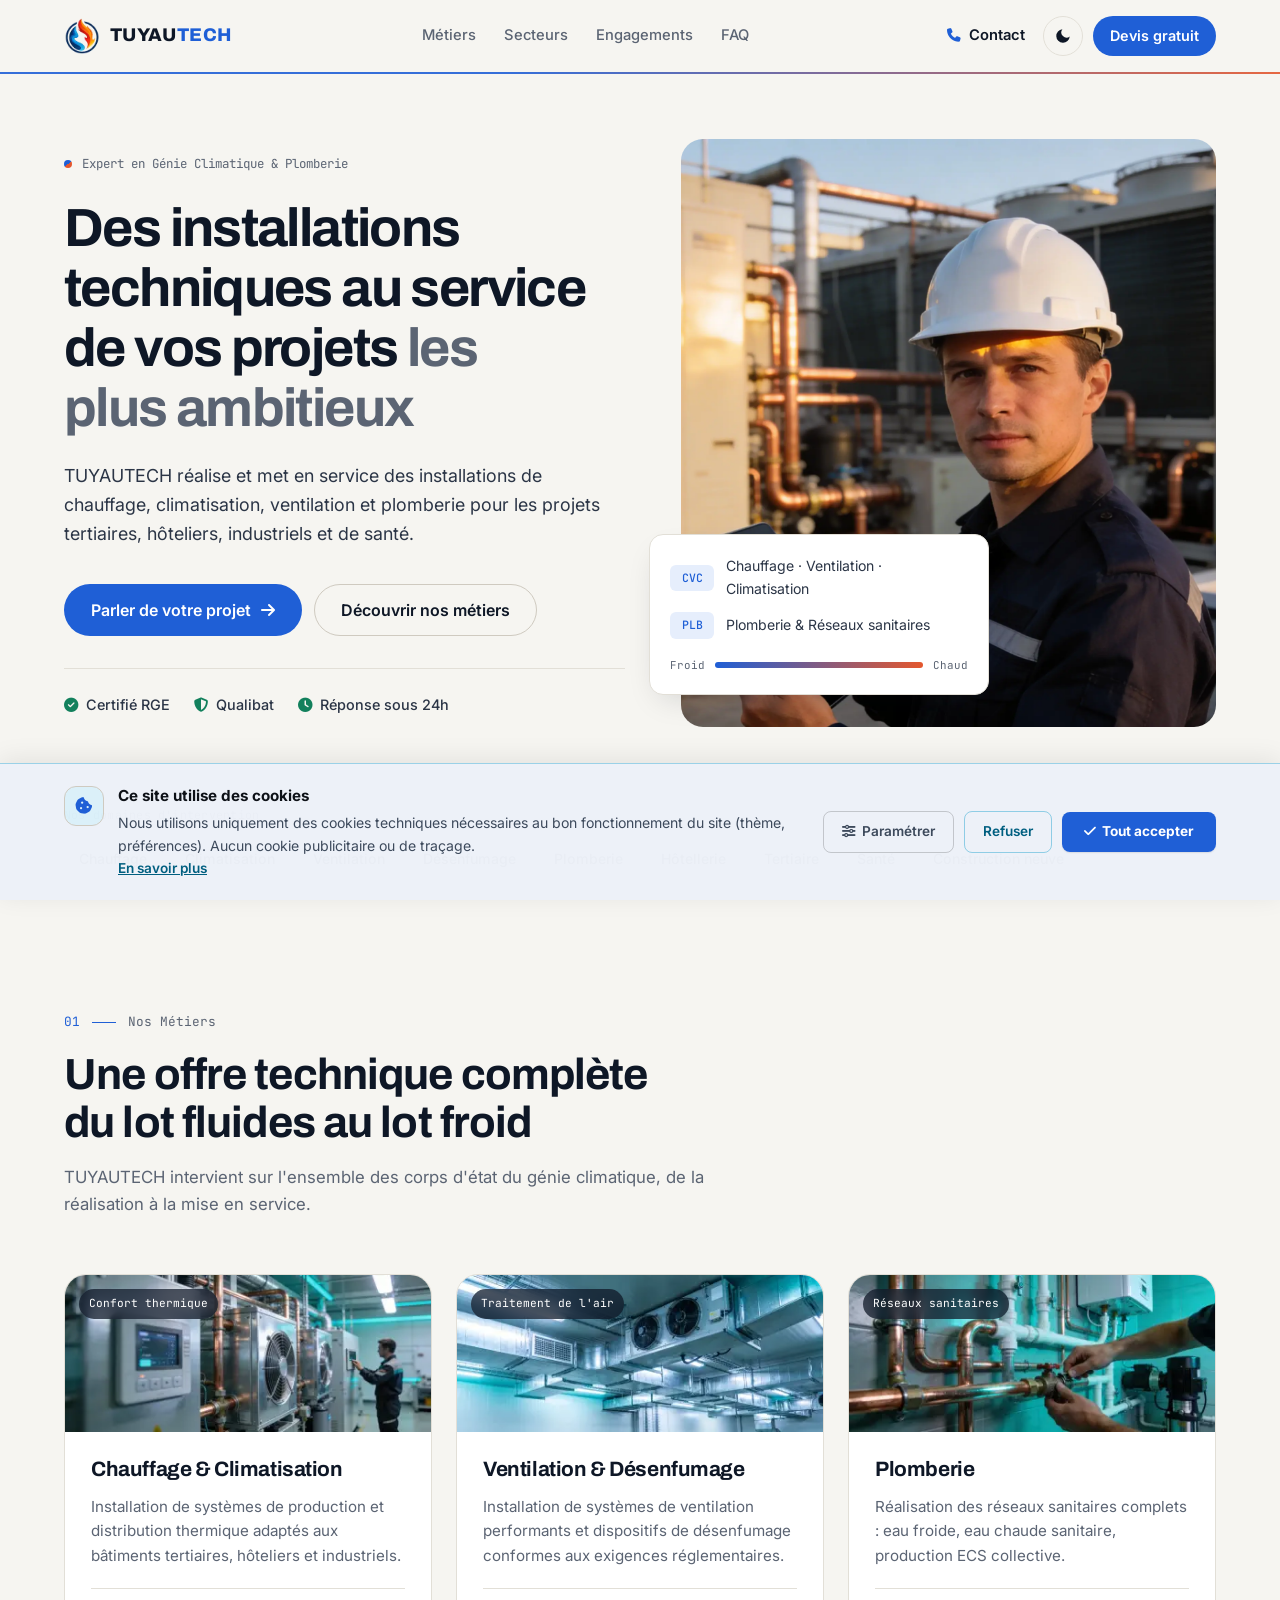
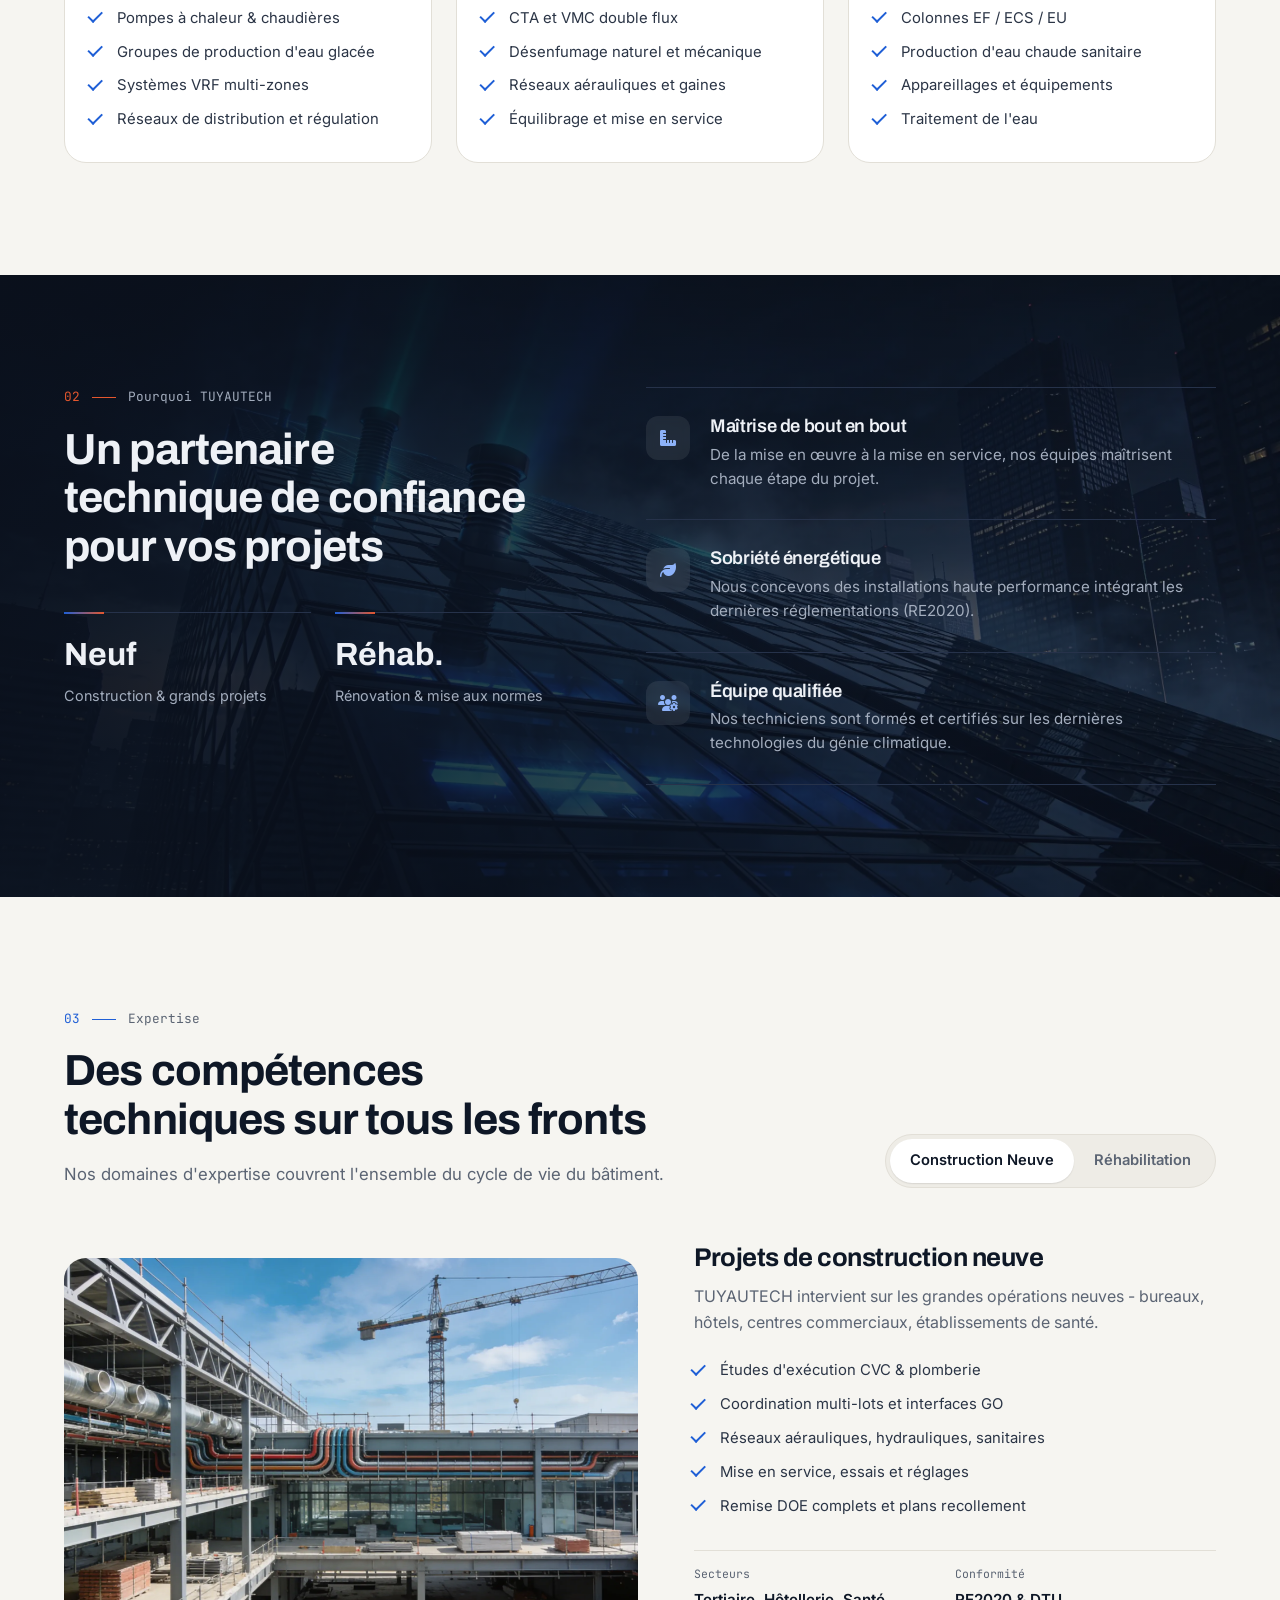
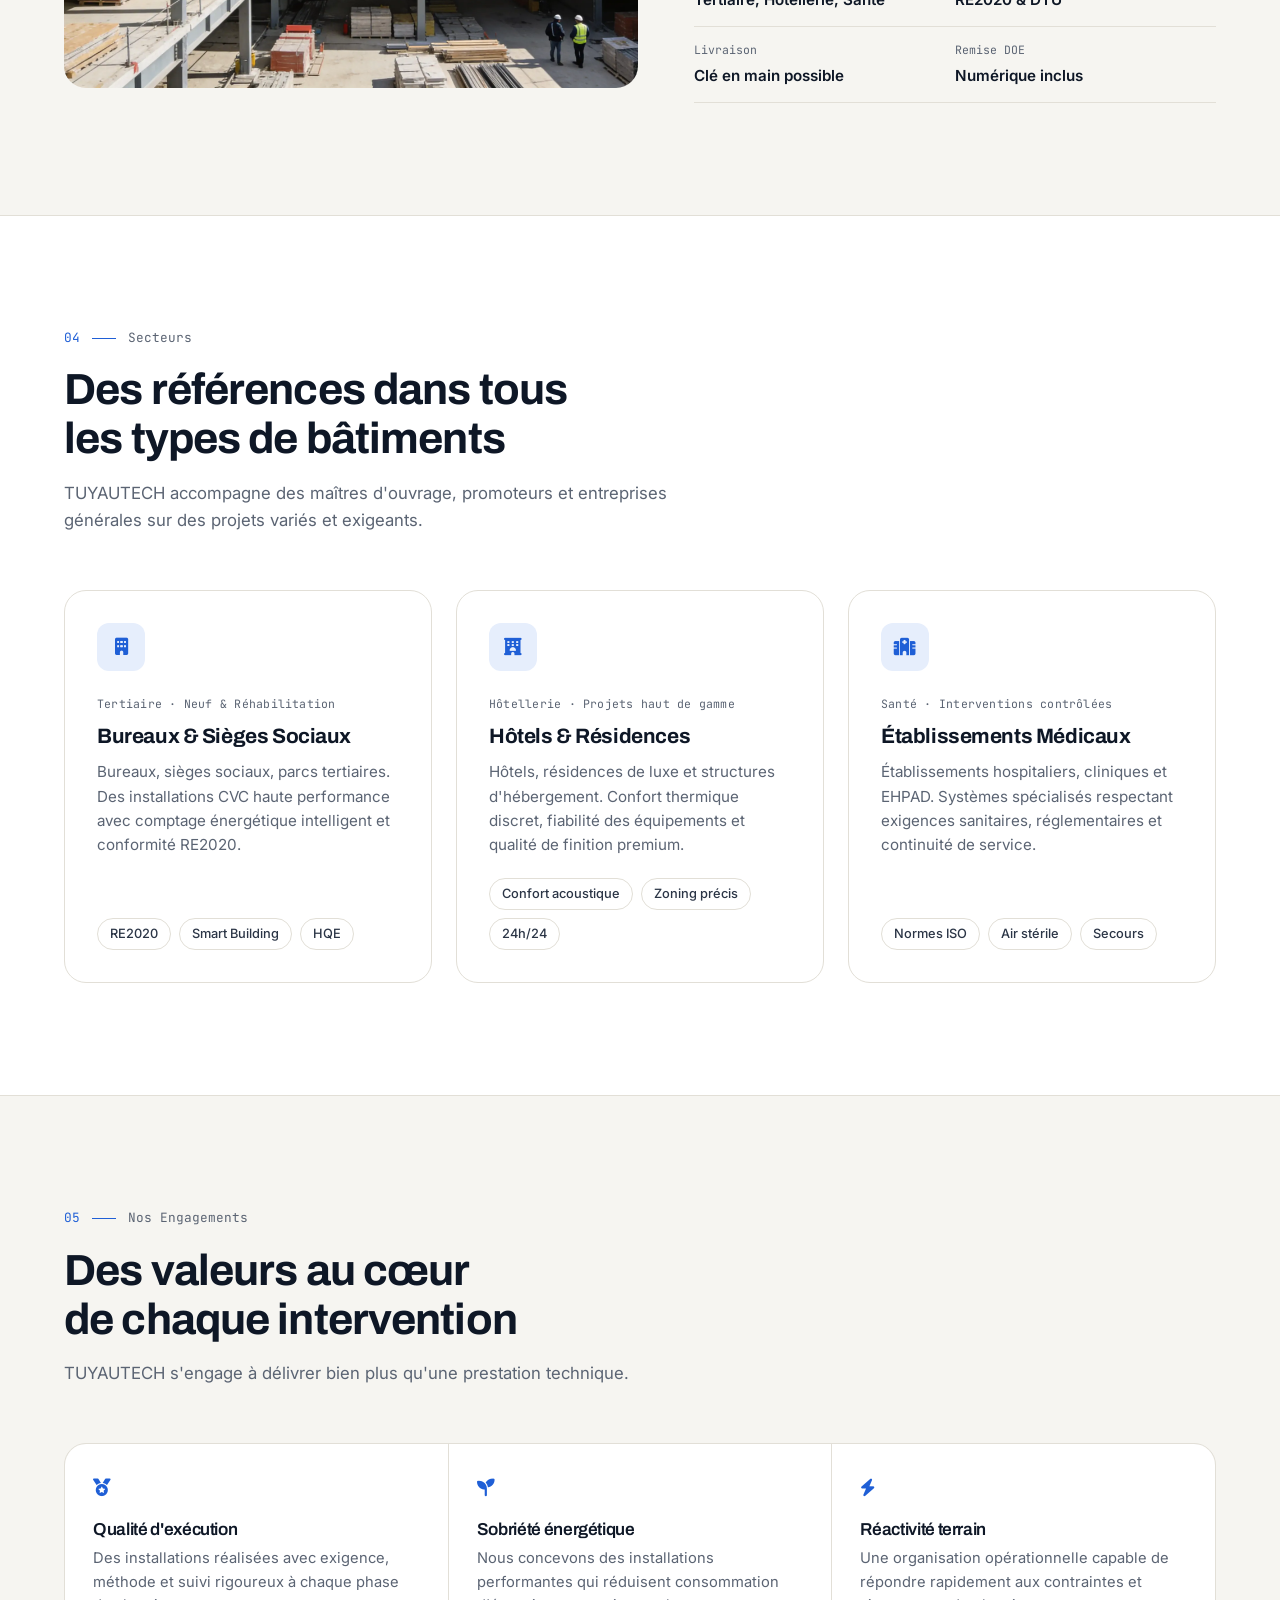
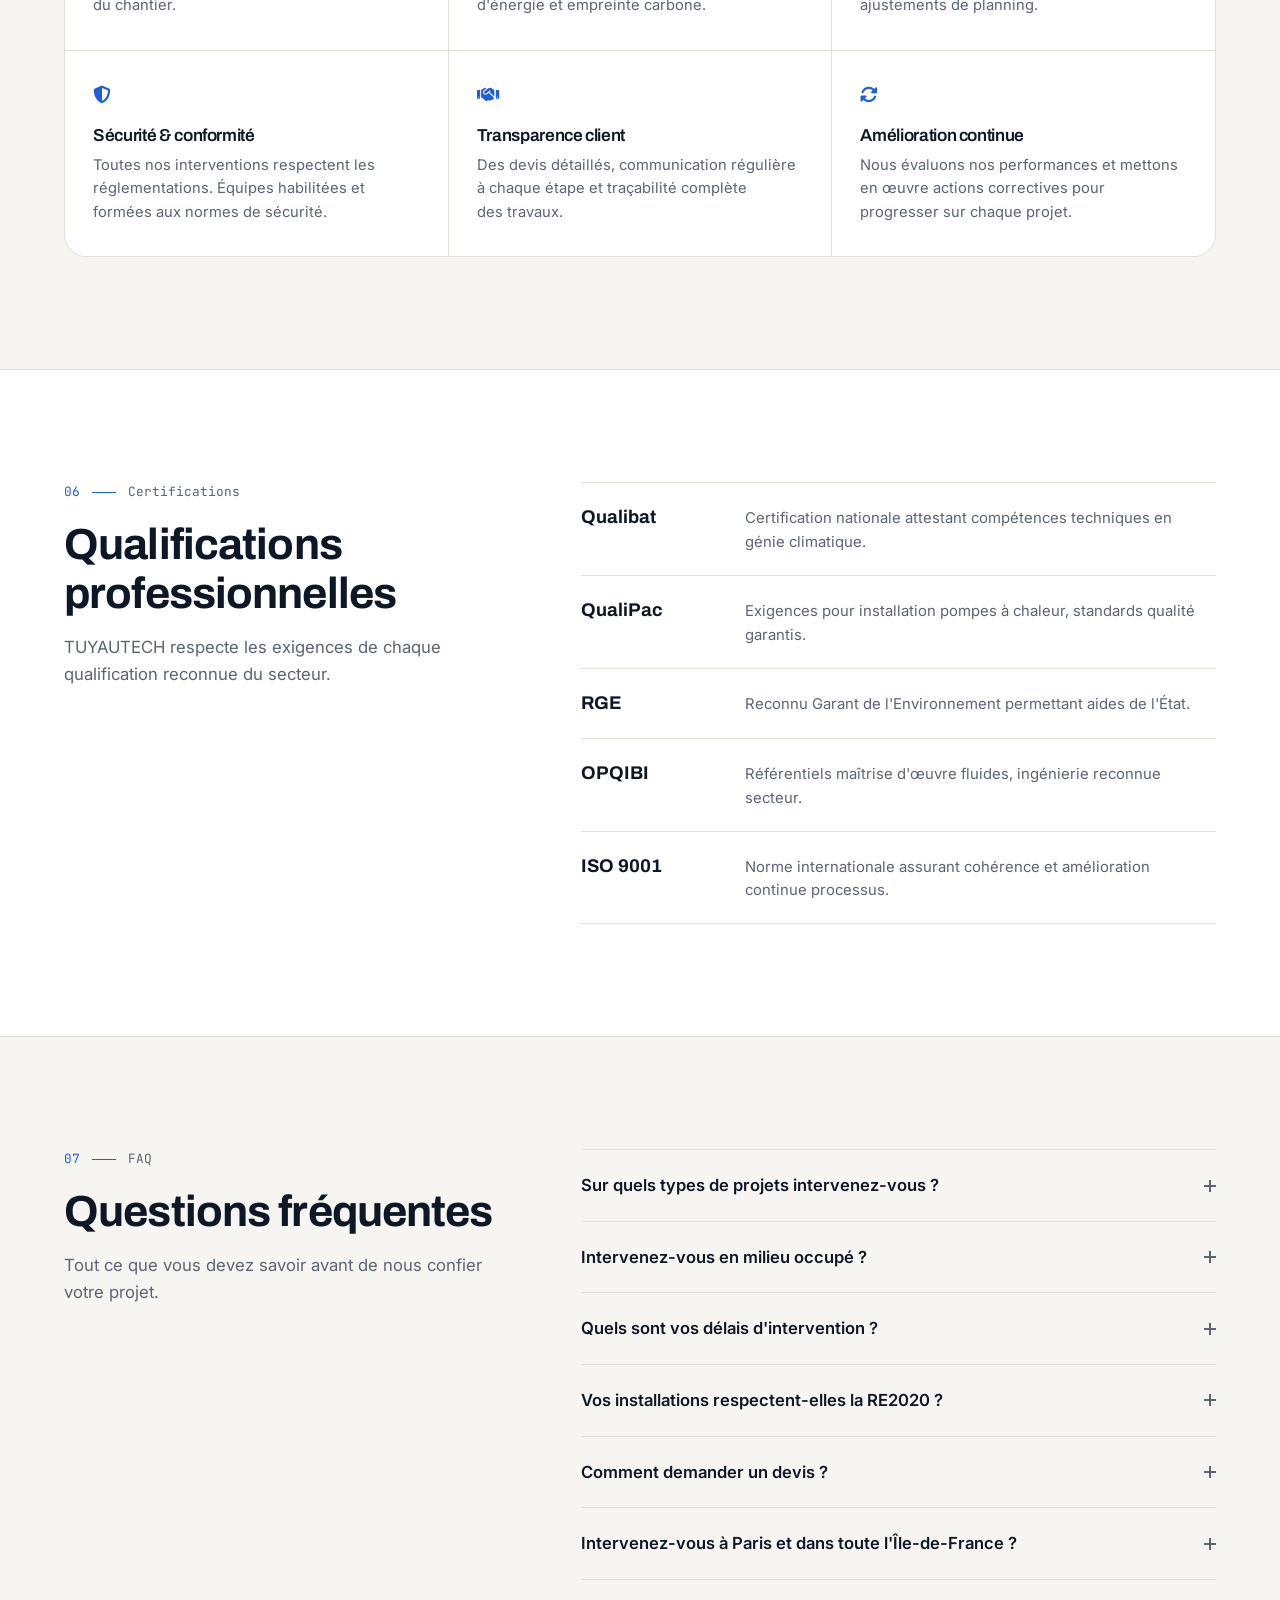
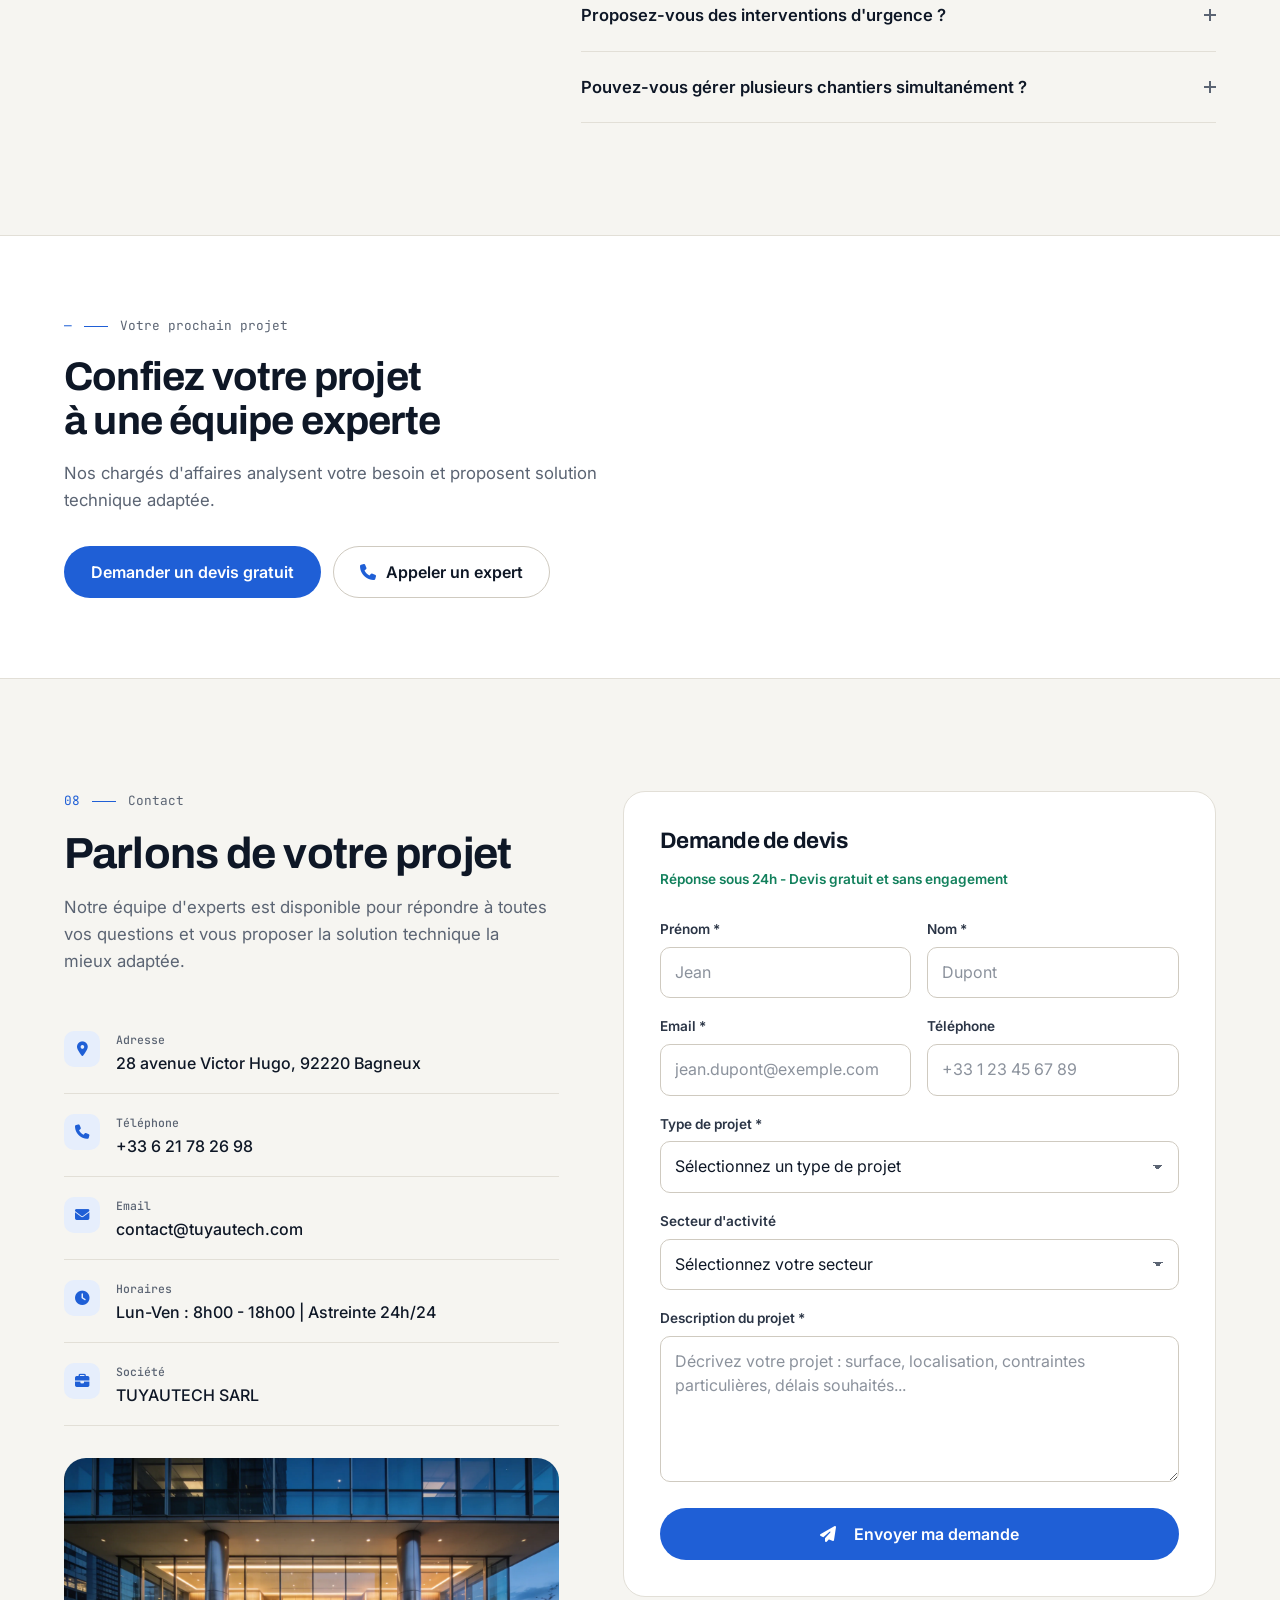
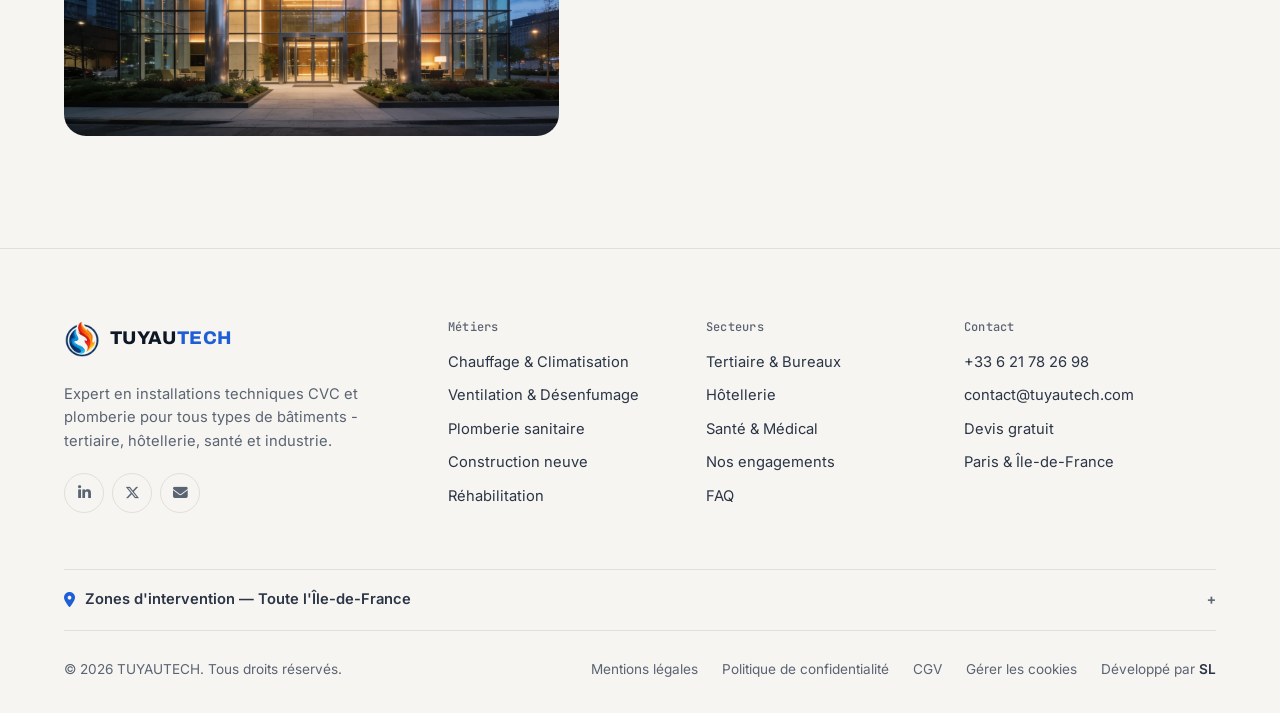
==== commit 462b7d9b: "Réintègre les images hero-bg et contact-building - hero-bg.webp en fond de la section « Pourquoi TUY" ====
--- a/index.html
+++ b/index.html
@@ -595,7 +595,9 @@
         </section>
 
         <!-- ========== POURQUOI TUYAUTECH ========== -->
-        <section id="pourquoi" class="section section-ink" aria-labelledby="why-title">
+        <section id="pourquoi" class="section section-ink has-bg" aria-labelledby="why-title">
+            <img class="section-bg" src="images/hero-bg.webp" alt="" loading="lazy" decoding="async" width="2848"
+                height="1600">
             <div class="container why-layout">
                 <div class="section-head fade-up">
                     <p class="section-index"><span>02</span>Pourquoi TUYAUTECH</p>
@@ -923,6 +925,8 @@
                             <div><span>Société</span>TUYAUTECH SARL</div>
                         </li>
                     </ul>
+                    <img src="images/contact-building.webp" alt="Siège social TUYAUTECH Paris" class="contact-side-img"
+                        loading="lazy" decoding="async" width="2848" height="1600">
                 </div>
 
                 <form class="contact-form" id="contactForm" novalidate aria-label="Formulaire de demande de devis">
--- a/style.css
+++ b/style.css
@@ -358,6 +358,13 @@
 
 /* ---------- Pourquoi TUYAUTECH (bande sombre) ---------- */
 .section-ink { background: var(--band); color: var(--band-ink); }
+.section-ink.has-bg { position: relative; overflow: hidden; isolation: isolate; }
+.section-bg { position: absolute; inset: 0; z-index: -2; width: 100%; height: 100%; object-fit: cover; object-position: center 40%; }
+.section-ink.has-bg::before {
+  content: ""; position: absolute; inset: 0; z-index: -1;
+  background: linear-gradient(90deg, rgba(10, 16, 28, .92) 0%, rgba(10, 16, 28, .78) 45%, rgba(10, 16, 28, .55) 100%);
+}
+.section-ink.has-bg .why-features i { background: rgba(255, 255, 255, .08); backdrop-filter: blur(4px); }
 .section-ink h2, .section-ink h3 { color: var(--band-ink); }
 .section-ink .section-sub, .section-ink .section-index { color: var(--band-muted); }
 .section-ink .section-index span { color: var(--hot); }
@@ -452,6 +459,7 @@
 .contact-list span { display: block; font-family: var(--font-mono); font-size: .72rem; color: var(--muted); margin-bottom: 2px; }
 .contact-list div { font-weight: 500; }
 .contact-list a:hover { color: var(--cold); }
+.contact-side-img { width: 100%; aspect-ratio: 16 / 9; object-fit: cover; border-radius: var(--radius-lg); margin-top: 32px; }
 
 .contact-form { background: var(--surface); border: 1px solid var(--line); border-radius: var(--radius-lg); padding: 36px; }
 .form-head { display: flex; justify-content: space-between; align-items: baseline; gap: 16px; flex-wrap: wrap; margin-bottom: 28px; }
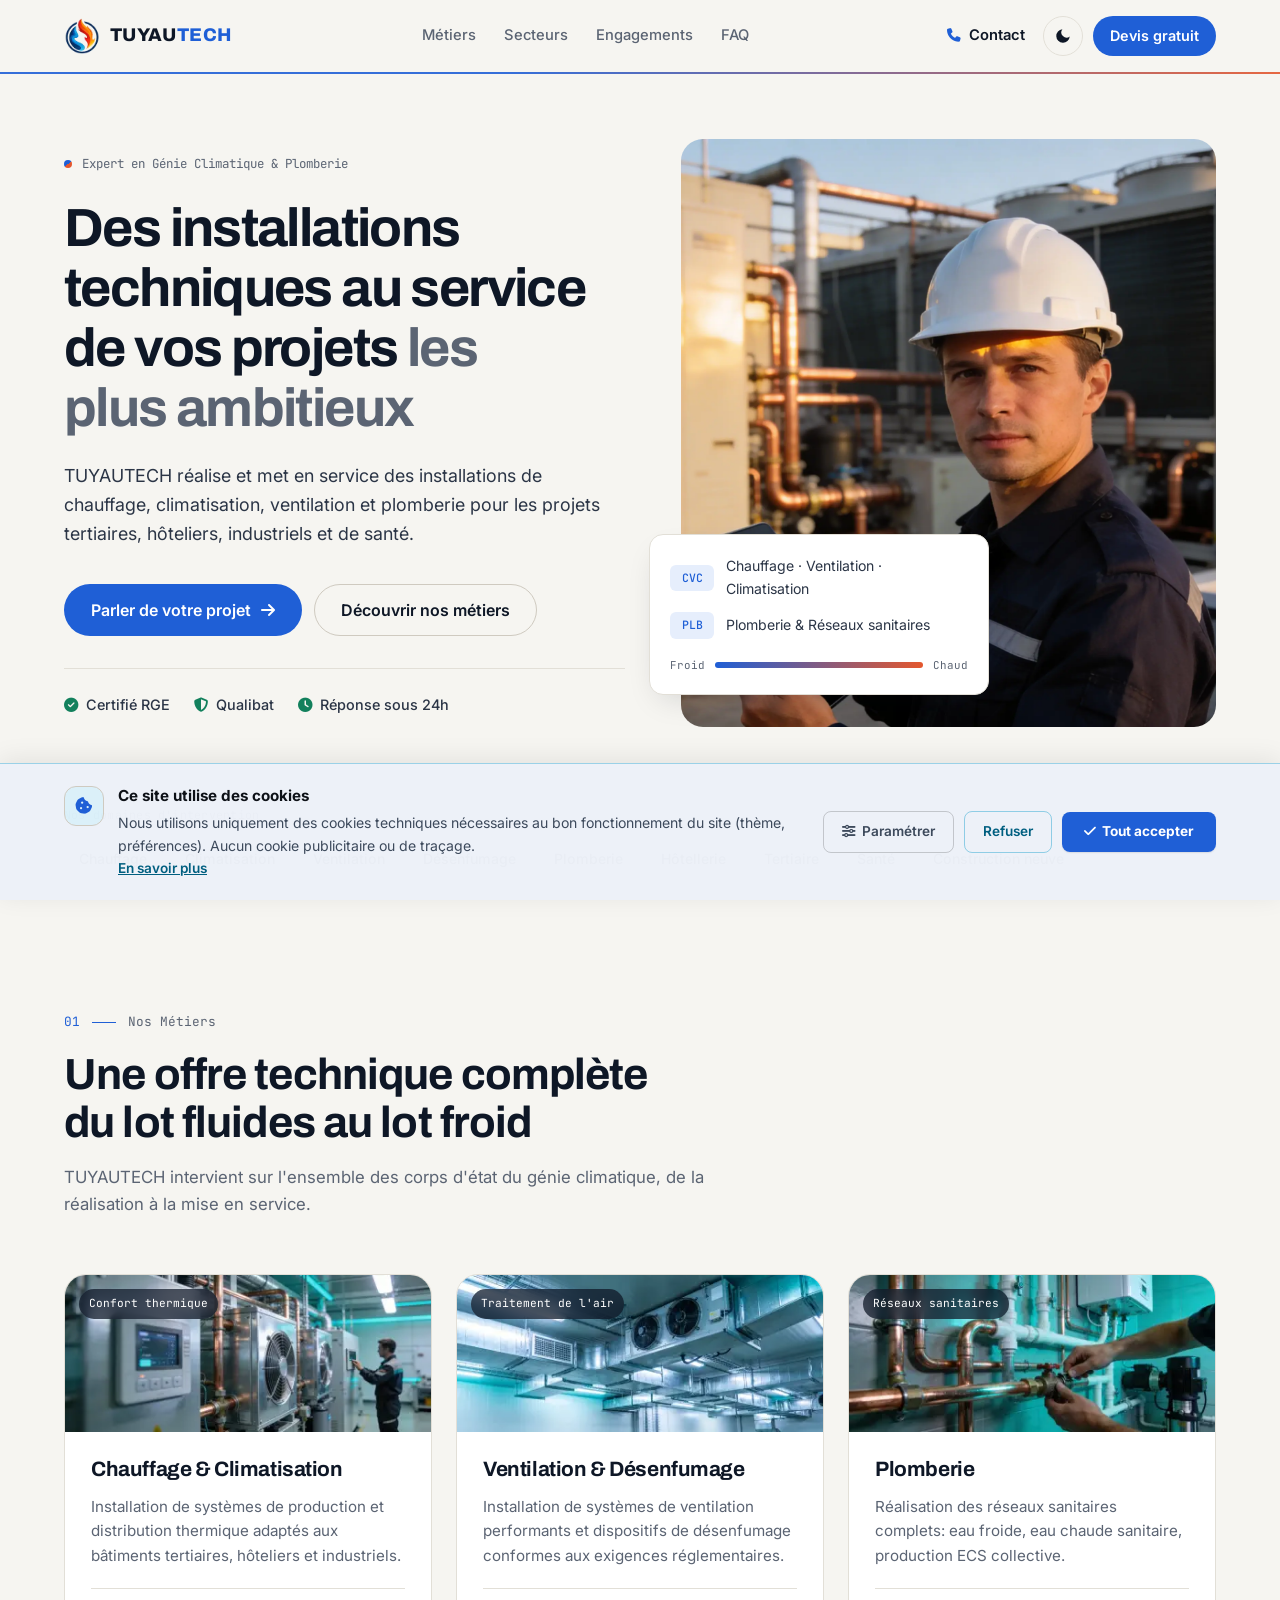
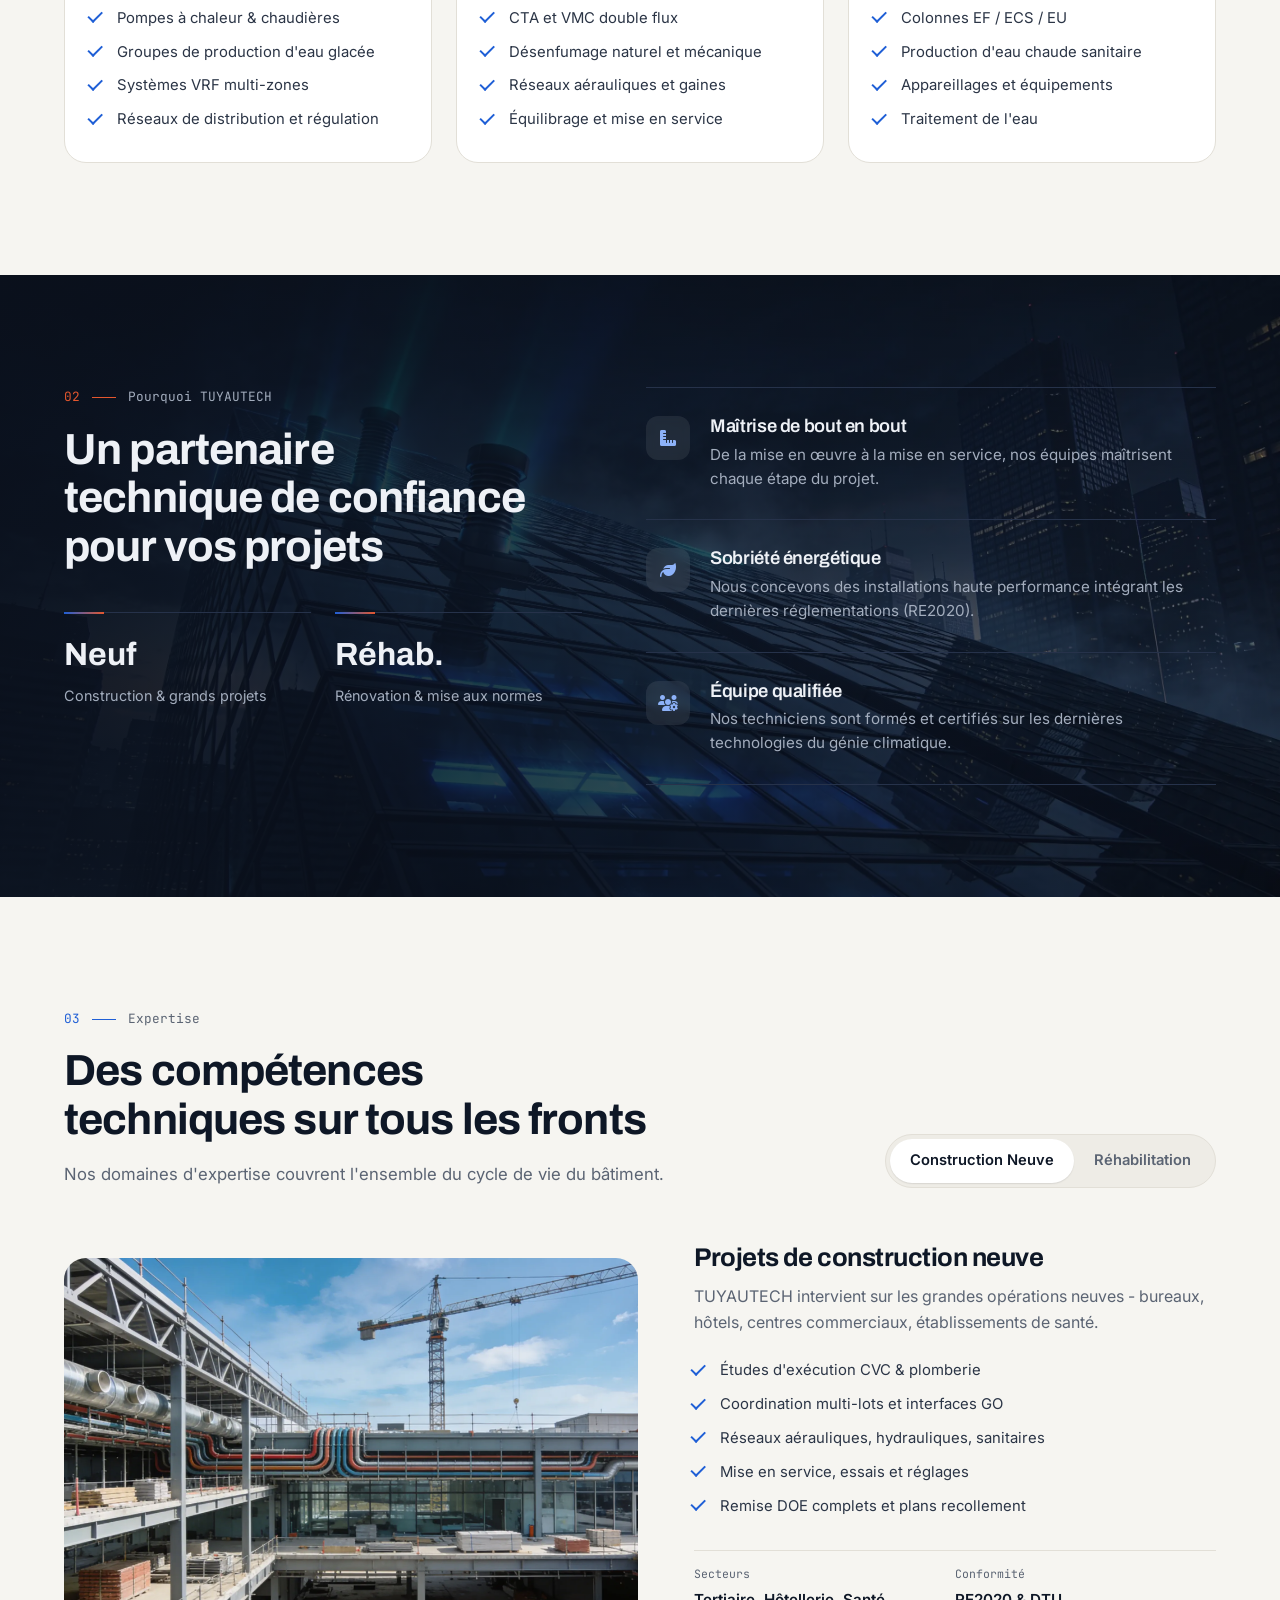
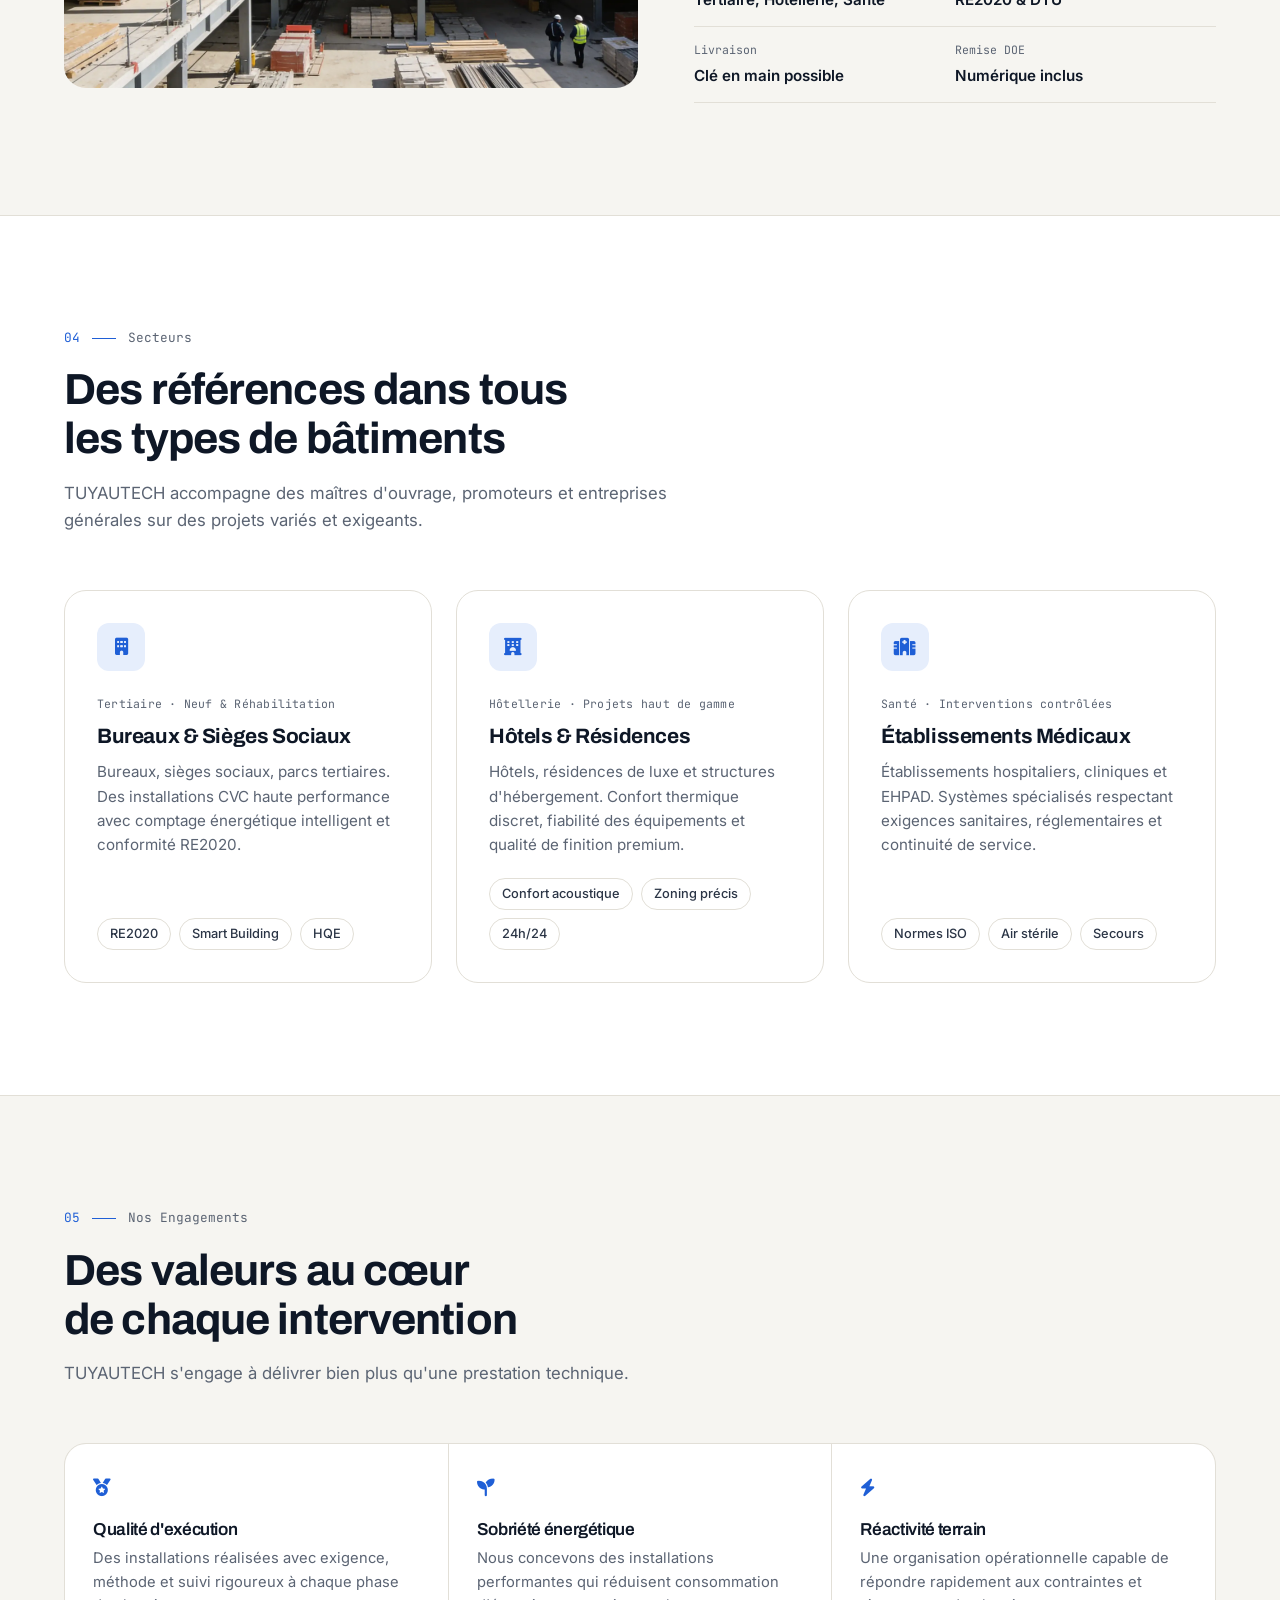
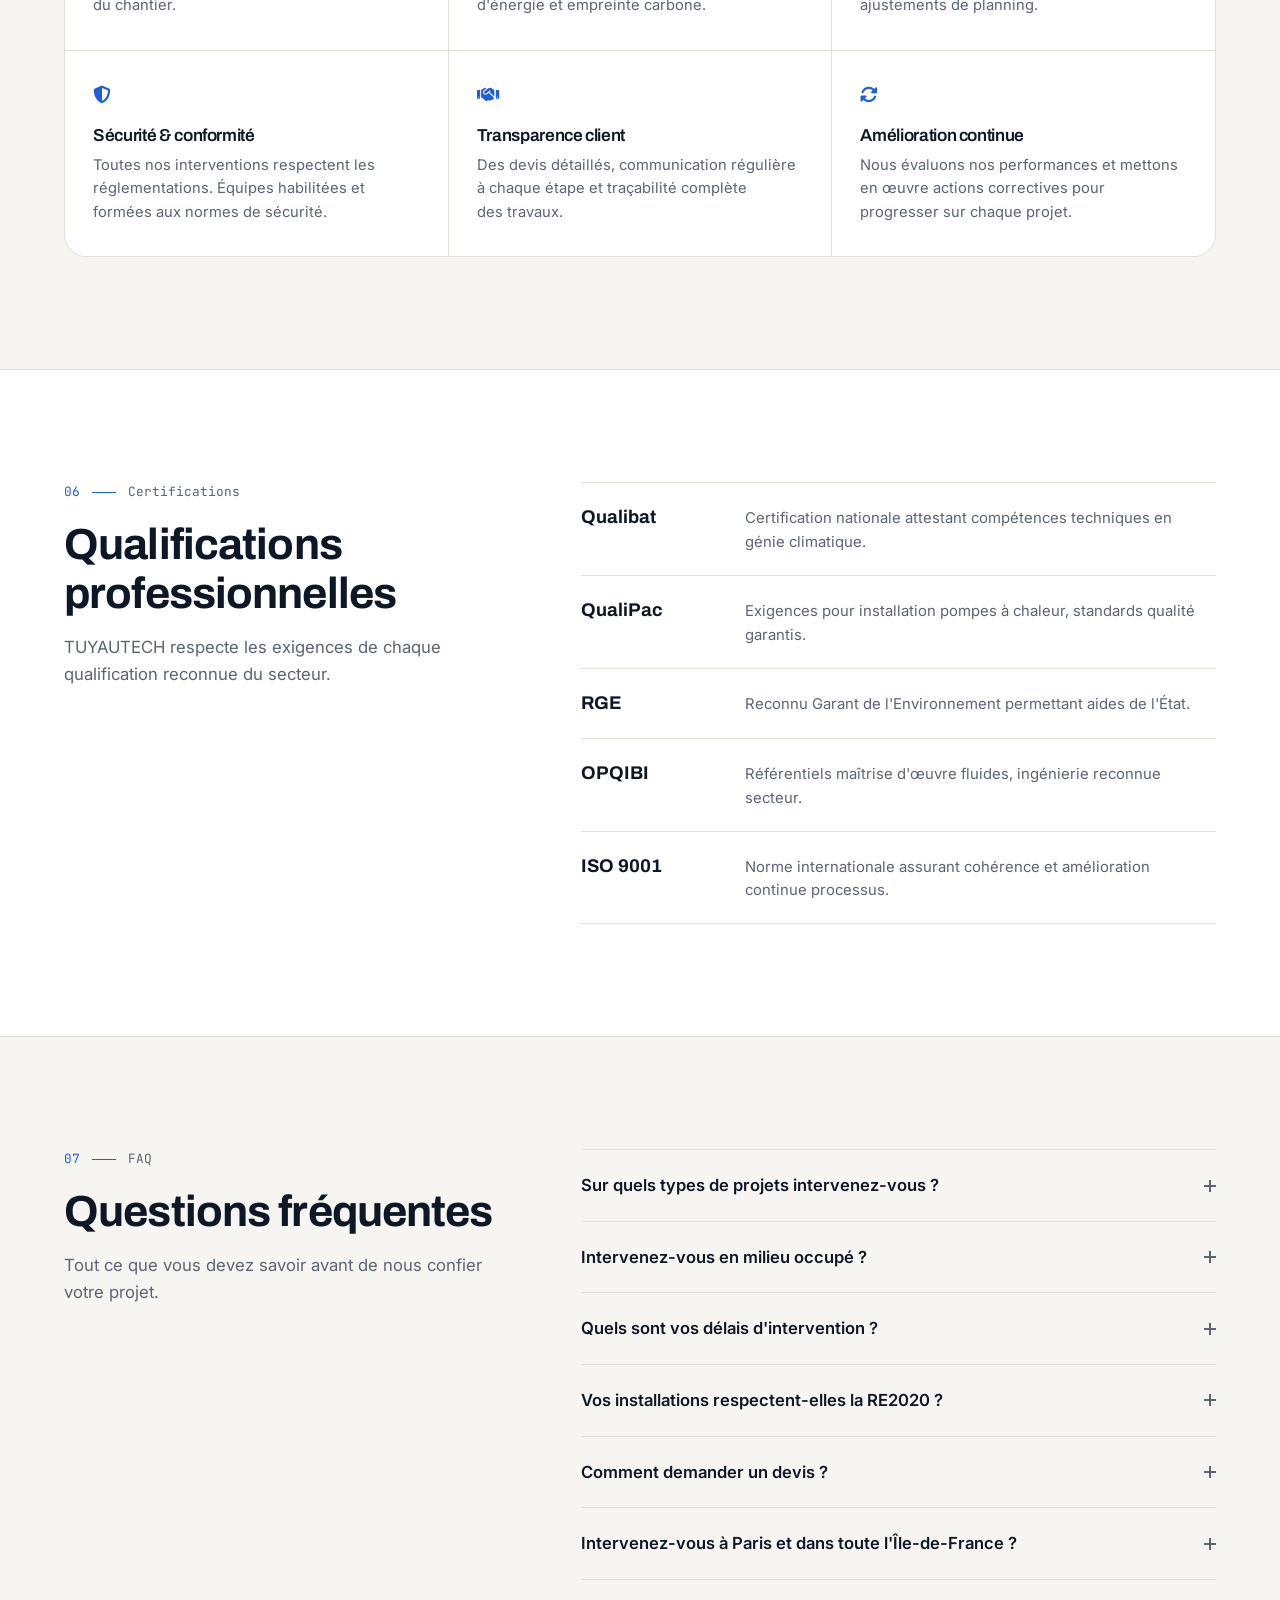
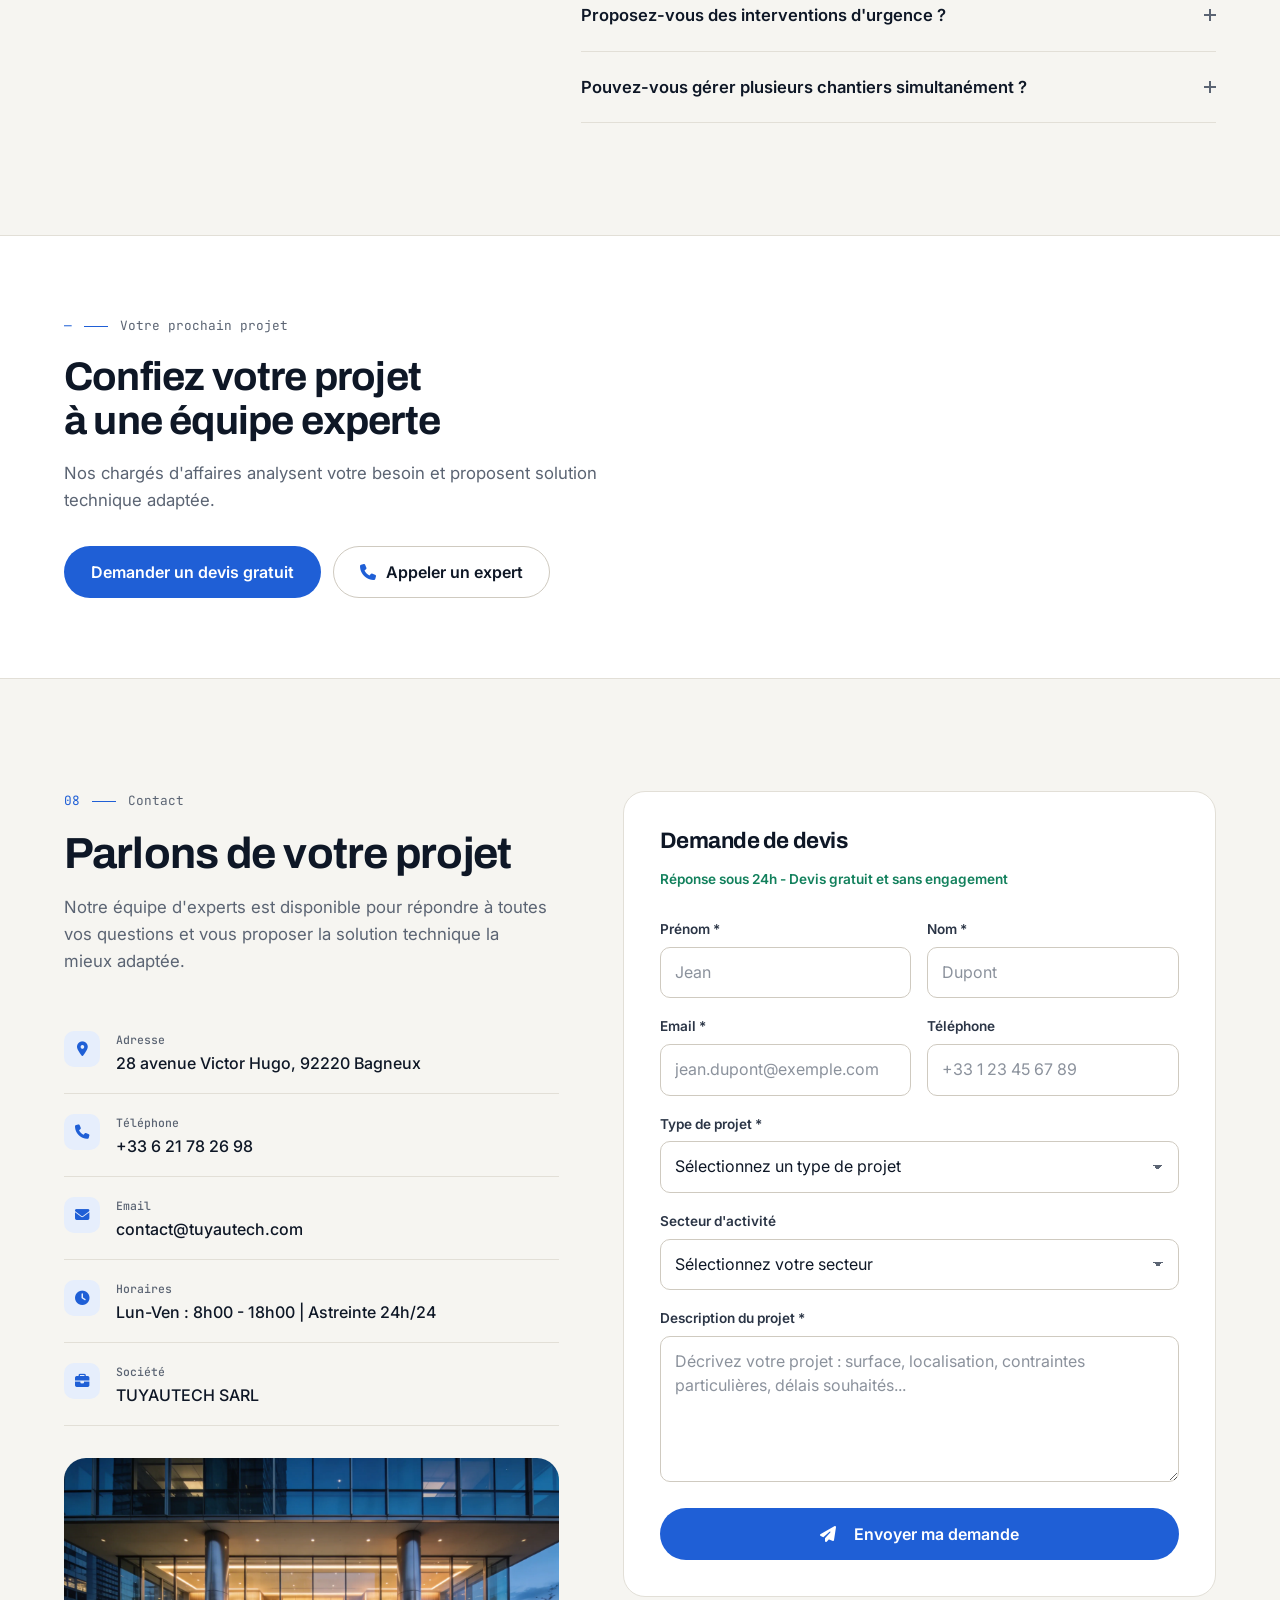
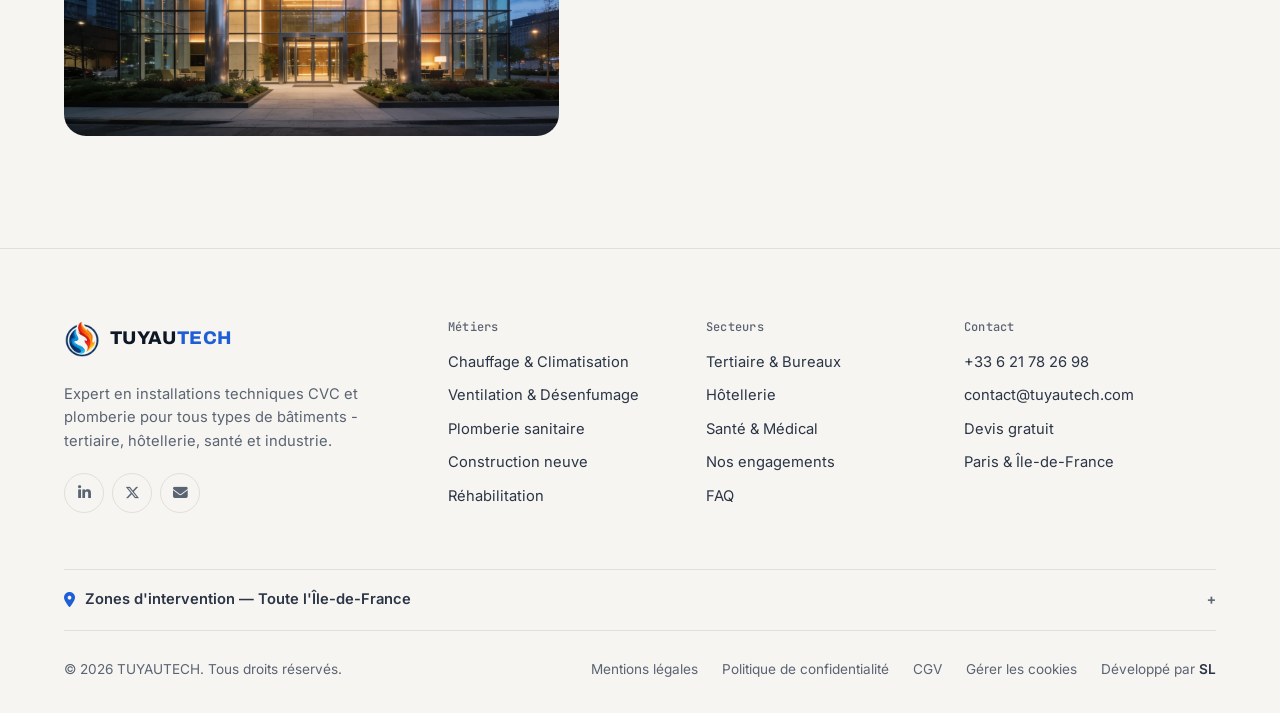
==== commit 2b9b9149: "Ajuste le texte de la carte Plomberie Co-Authored-By: Claude Opus 5.5 <noreply@anthropic.com>" ====
--- a/index.html
+++ b/index.html
@@ -580,7 +580,7 @@
                         </div>
                         <div class="service-body">
                             <h3>Plomberie</h3>
-                            <p>Réalisation des réseaux sanitaires complets : eau froide, eau chaude sanitaire, production
+                            <p>Réalisation des réseaux sanitaires complets: eau froide, eau chaude sanitaire, production
                                 ECS collective.</p>
                             <ul class="check-list">
                                 <li>Colonnes EF / ECS / EU</li>
